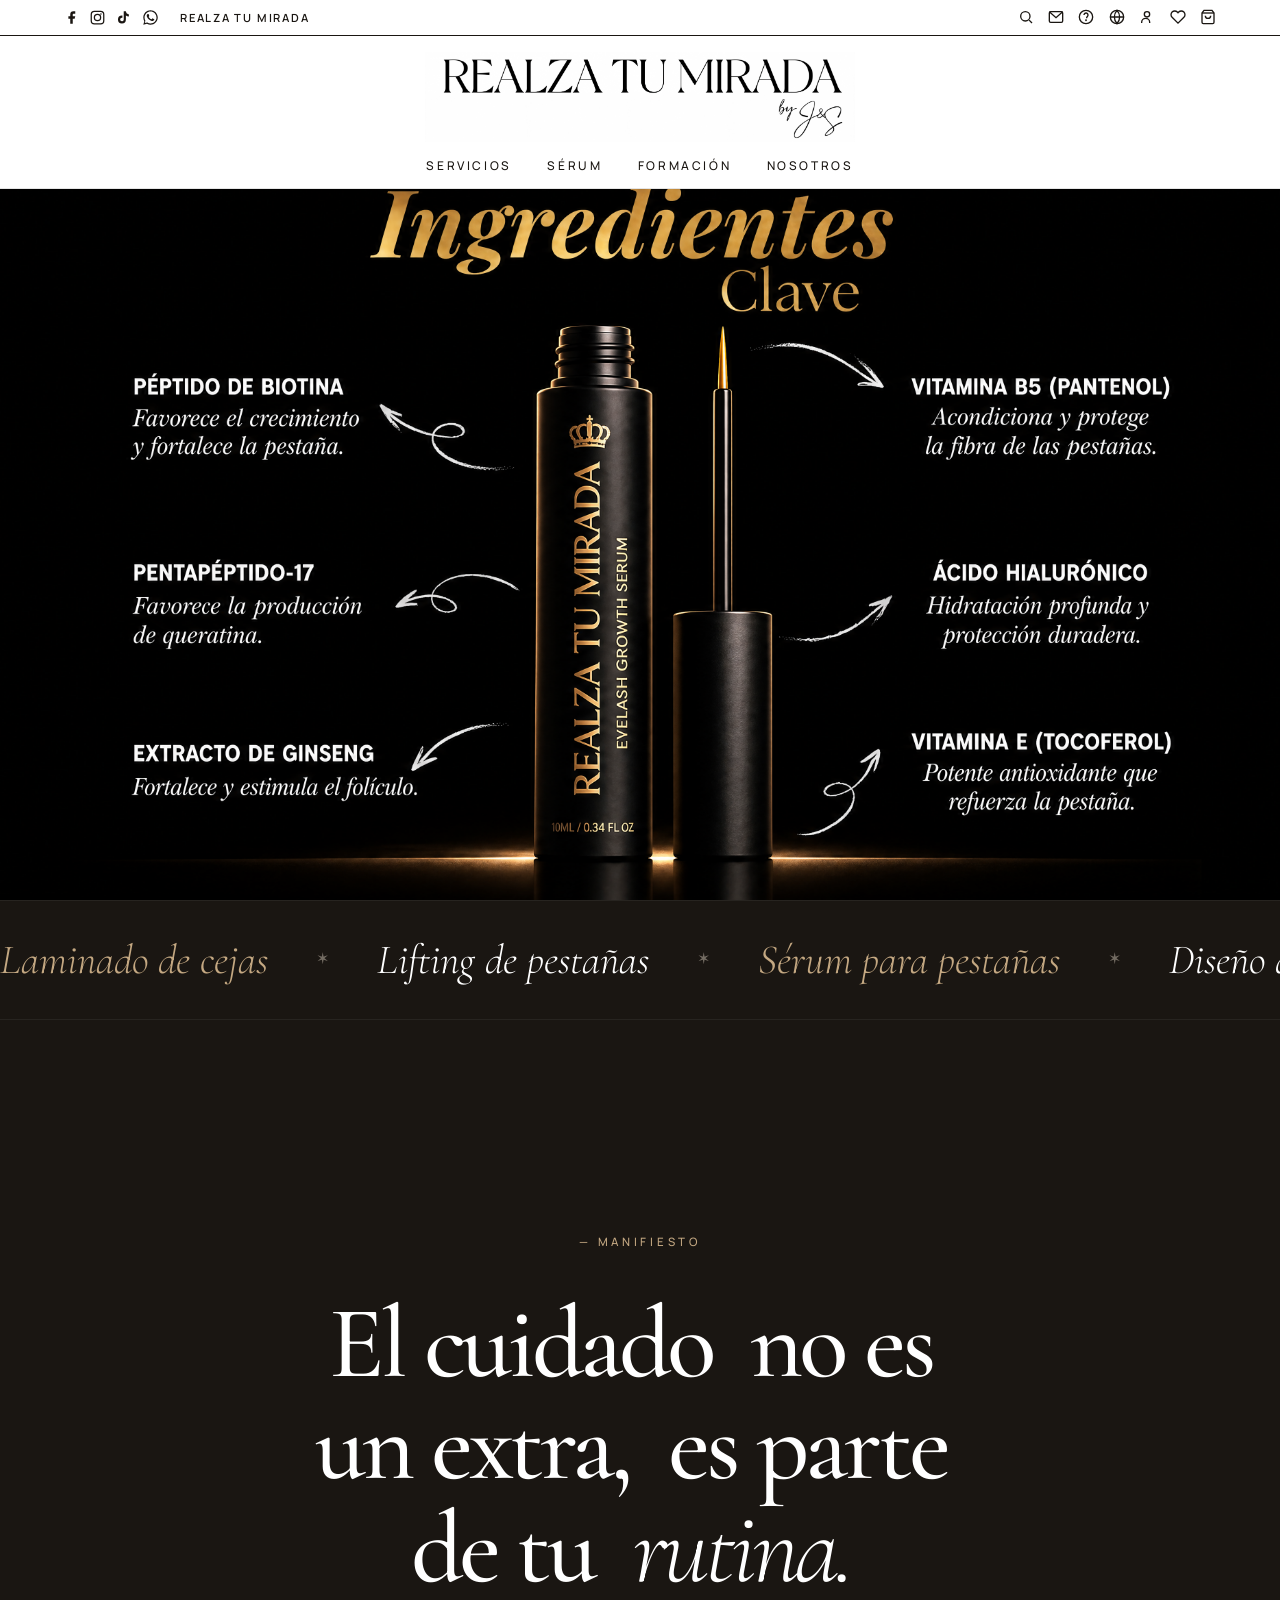
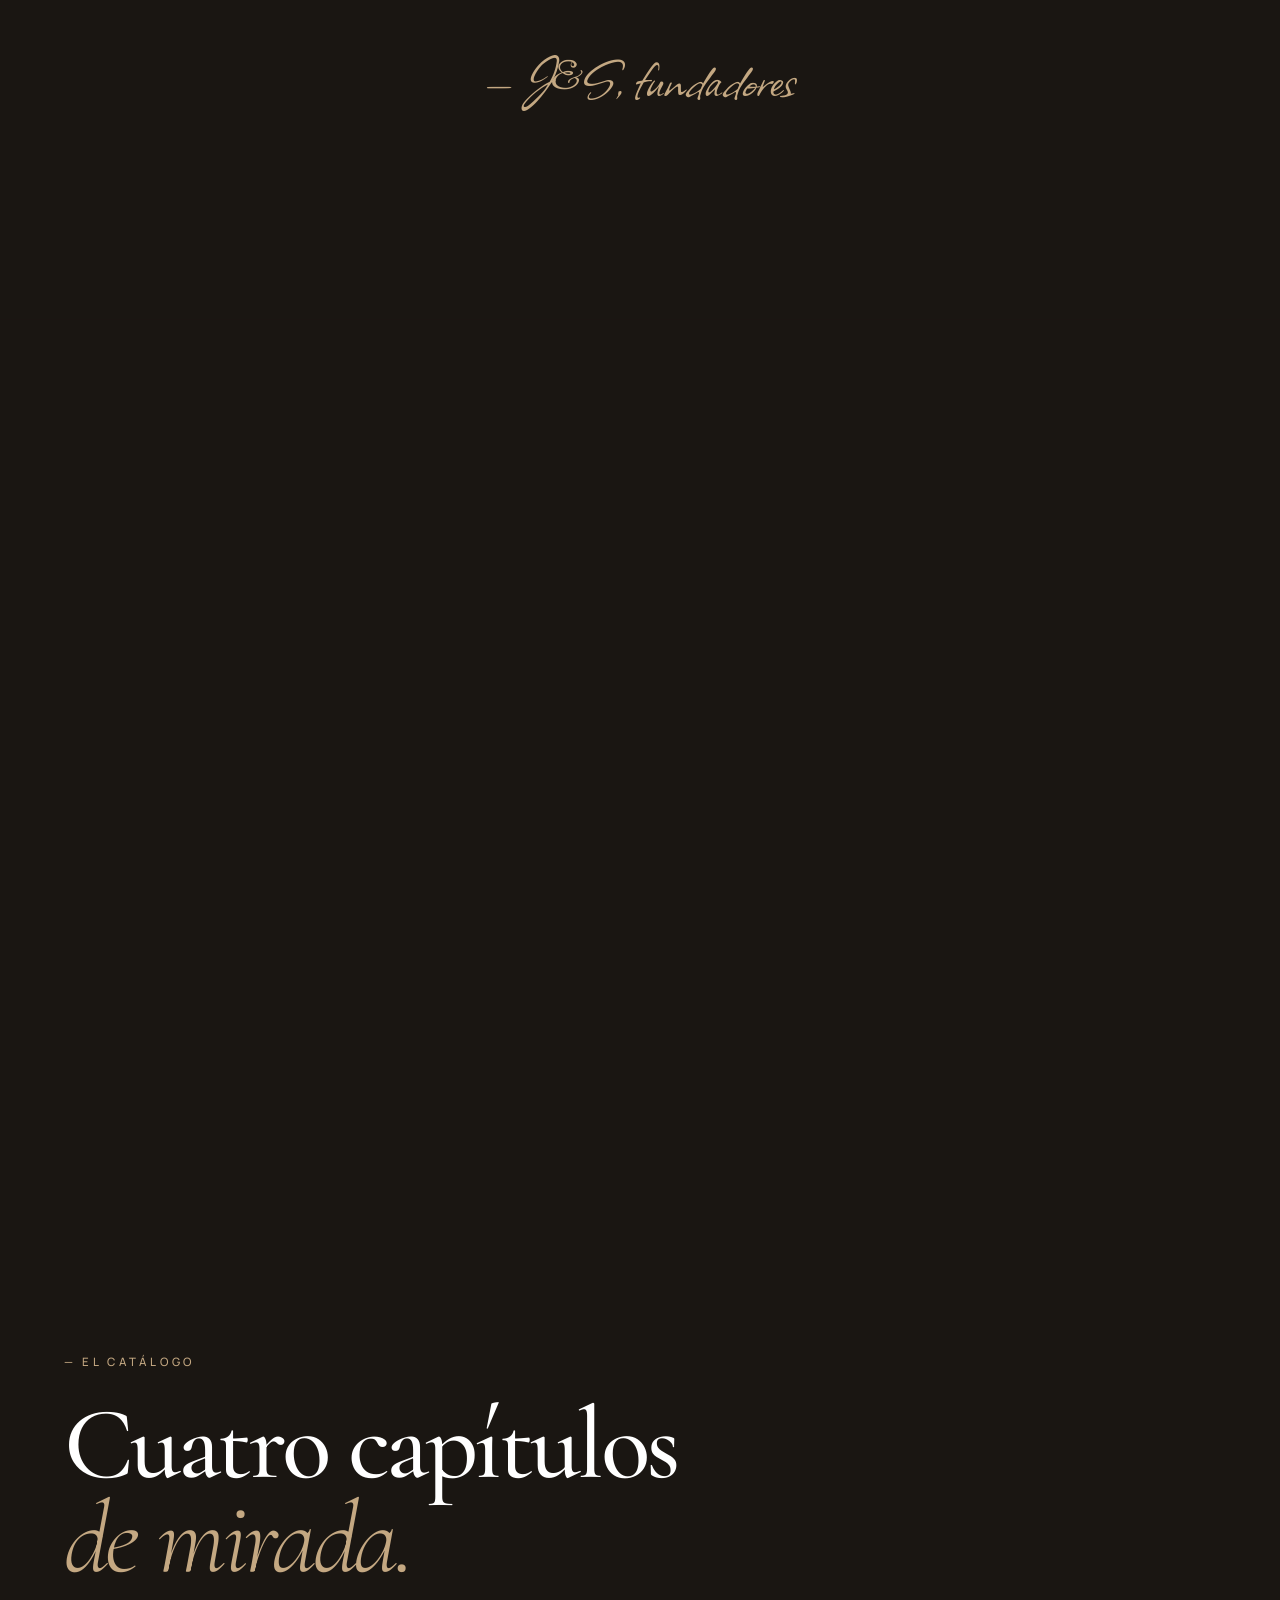
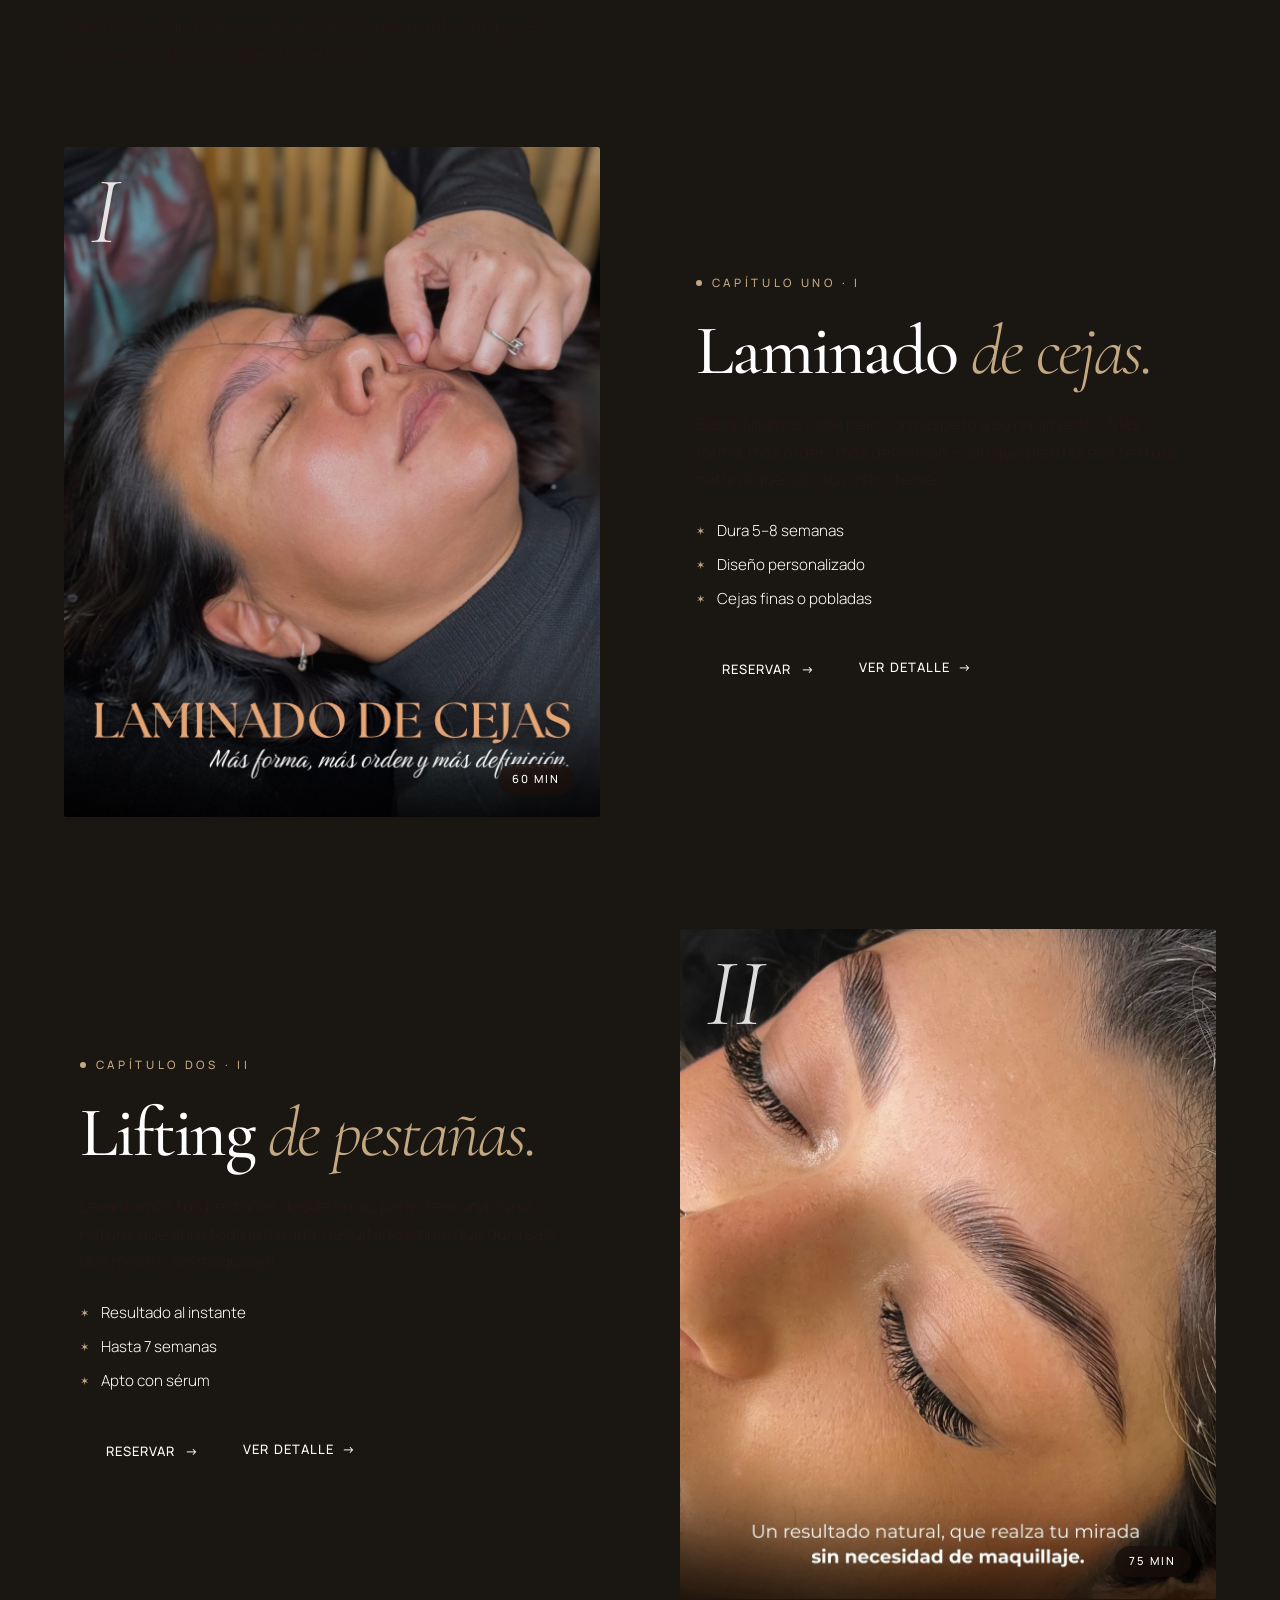
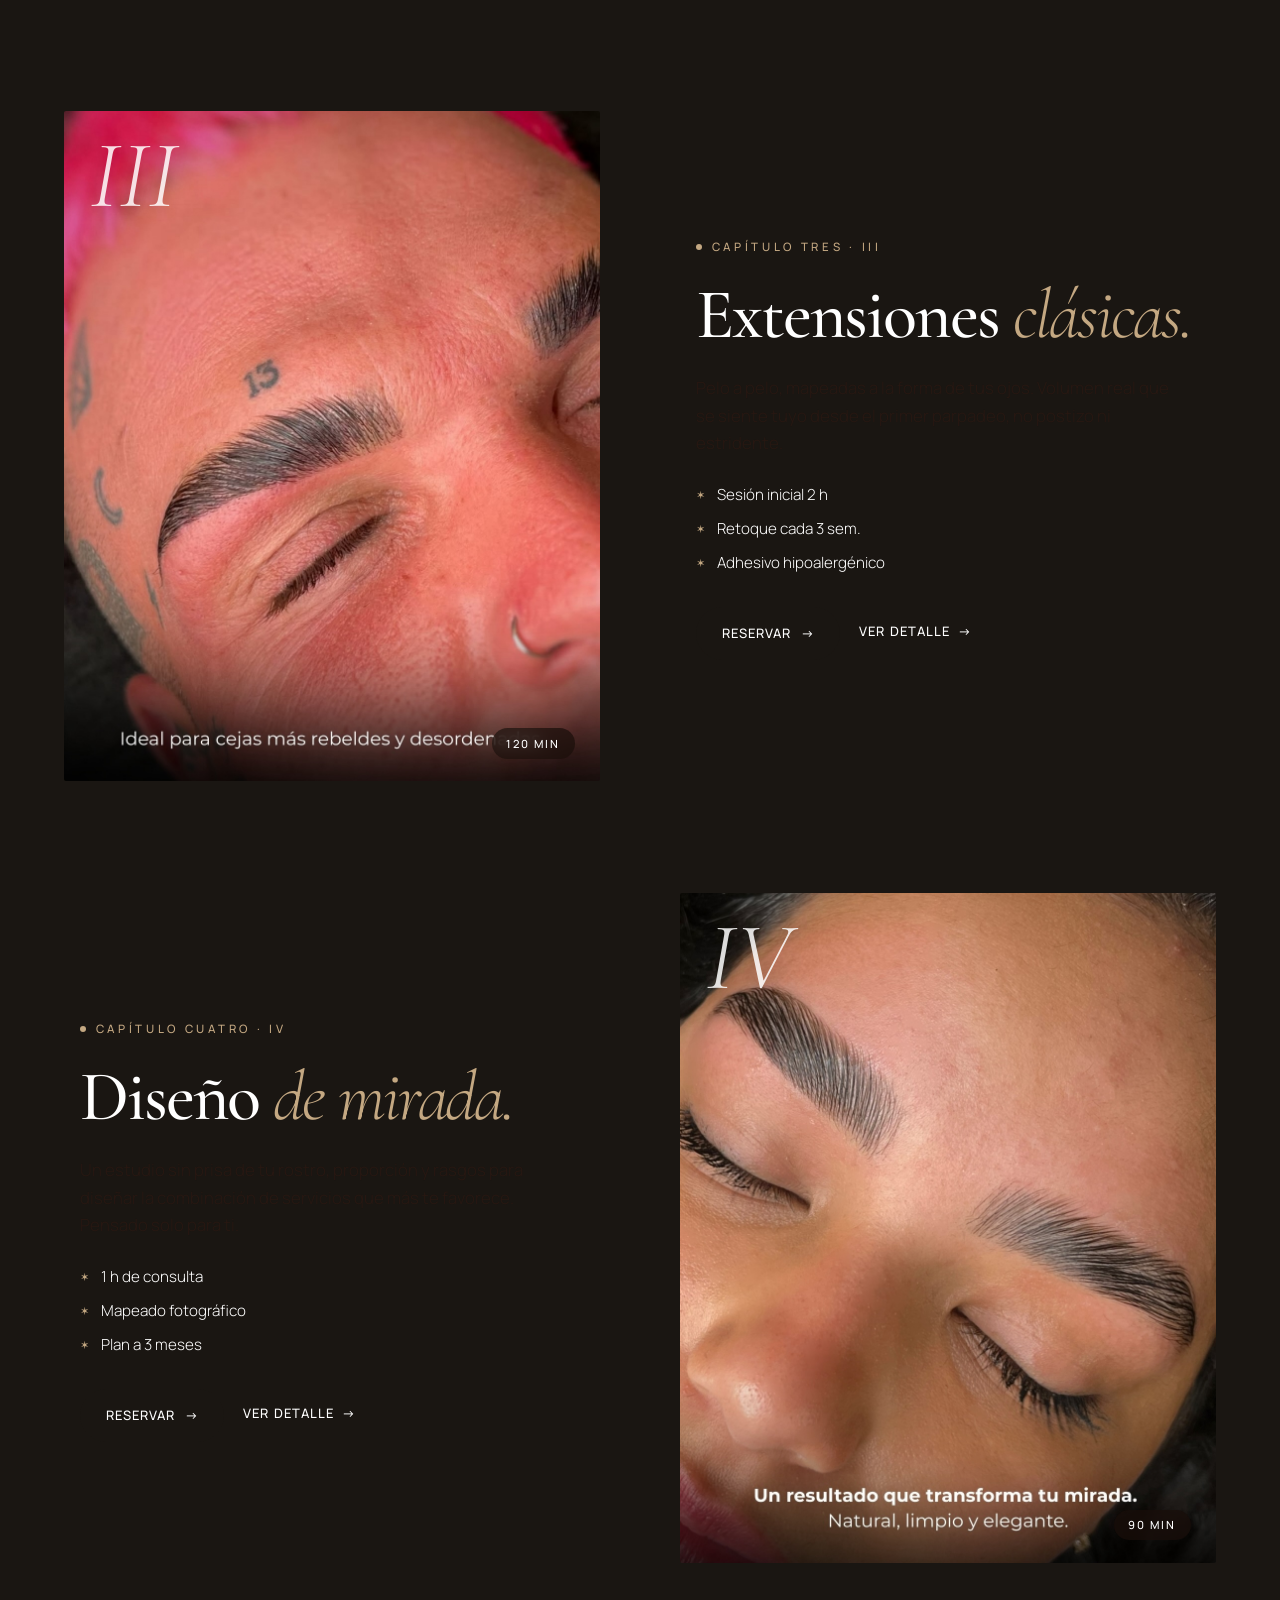
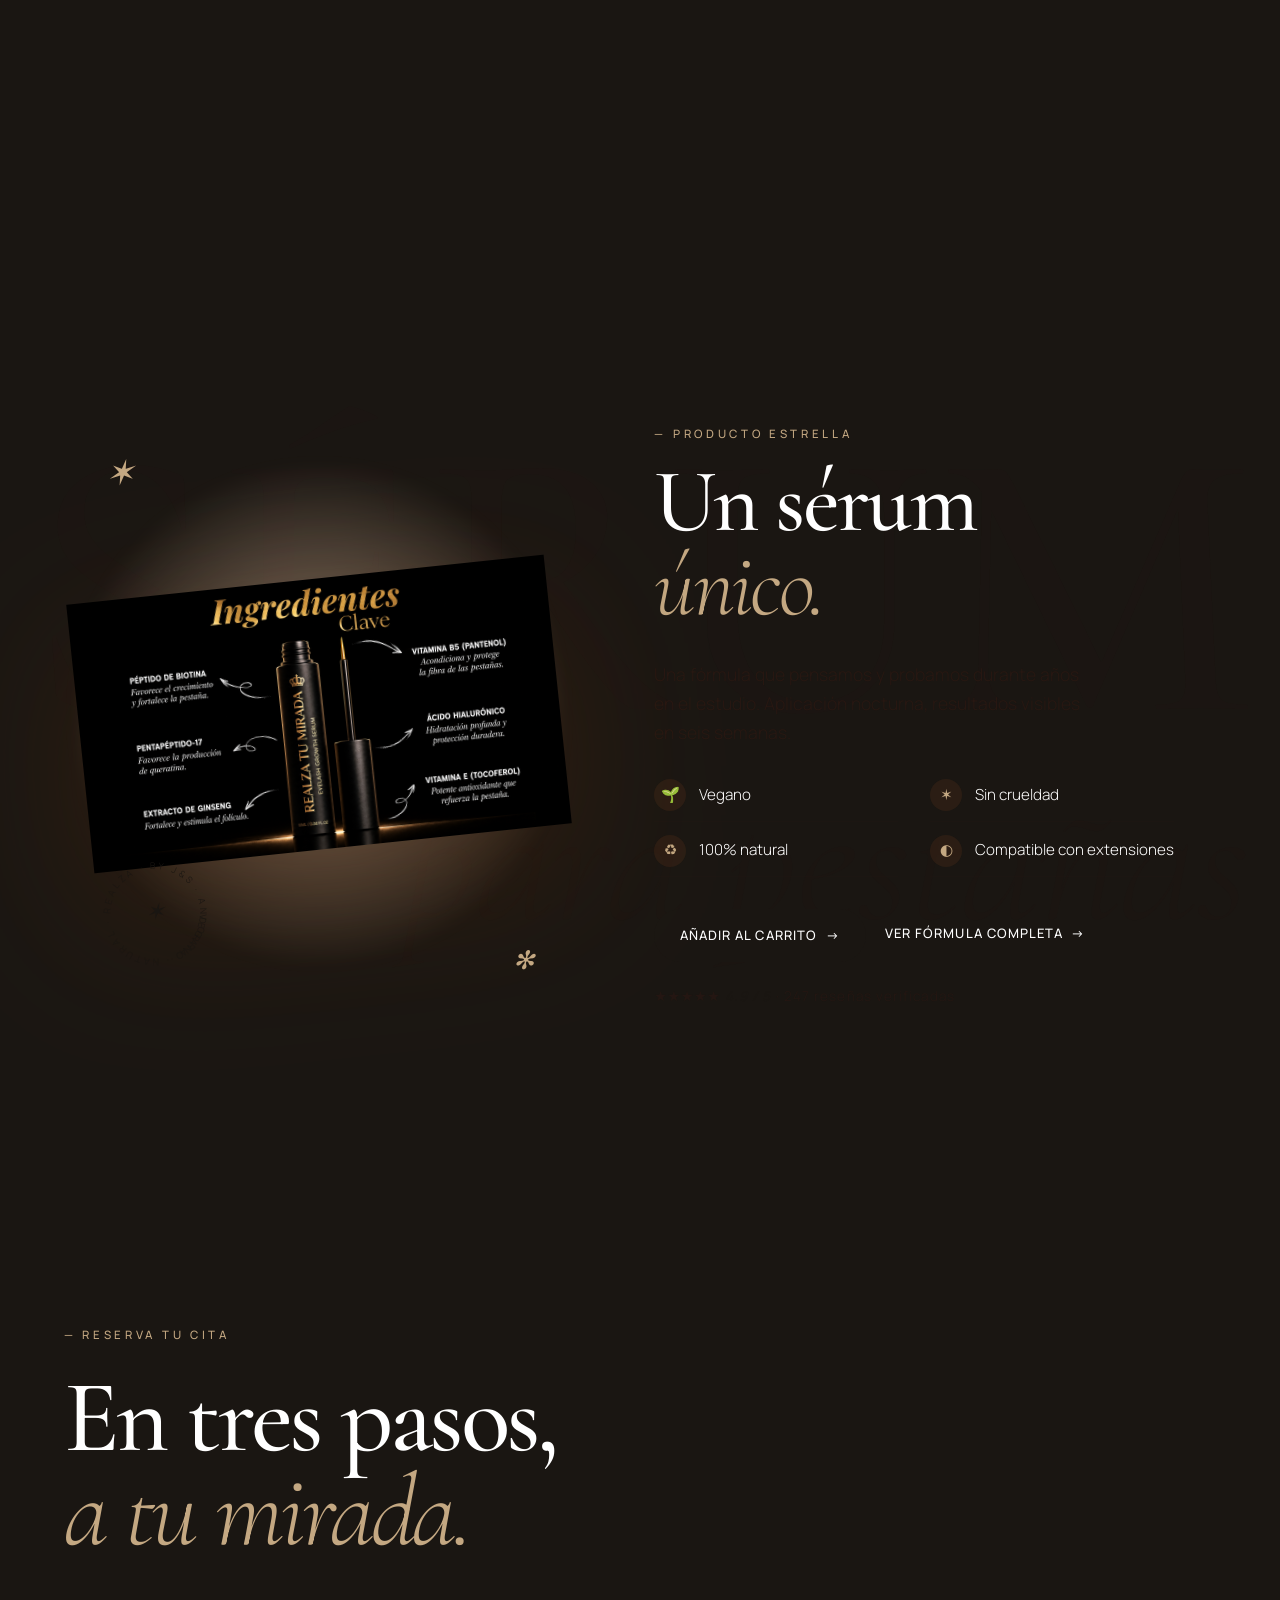
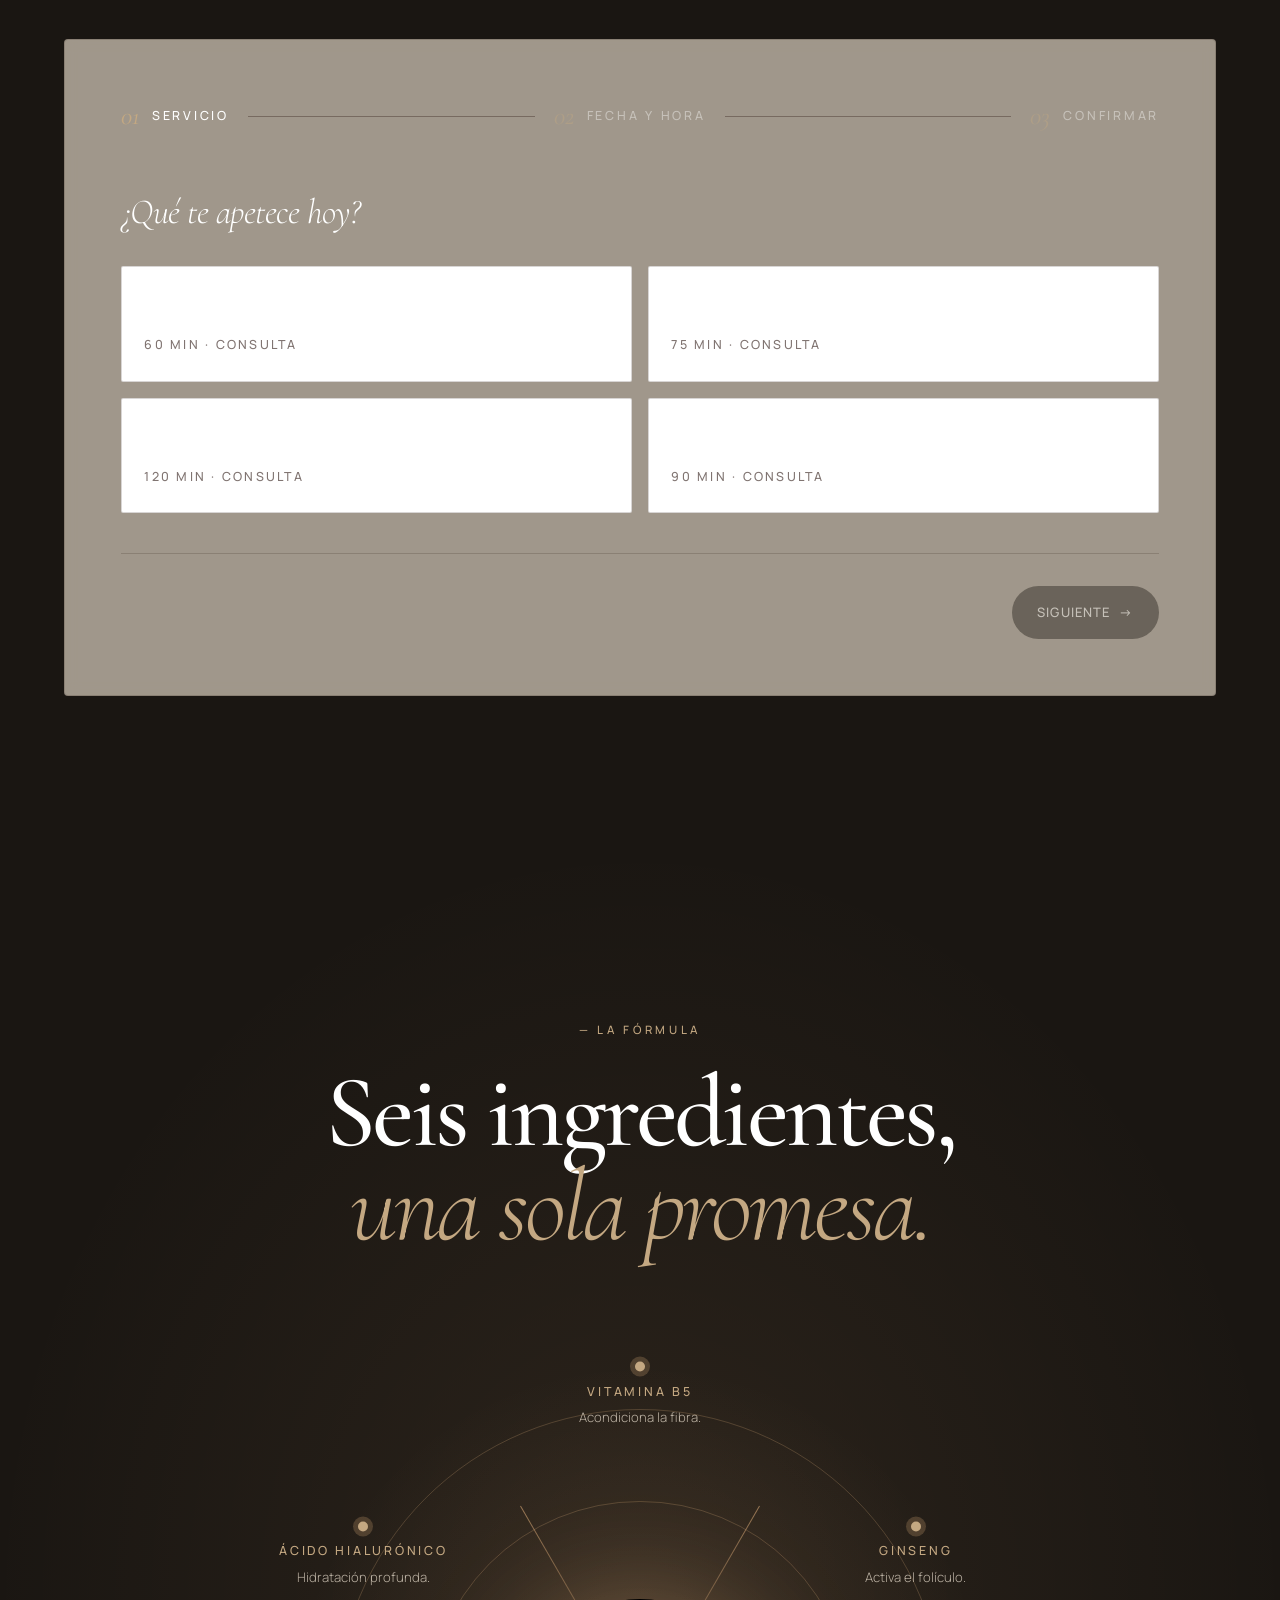
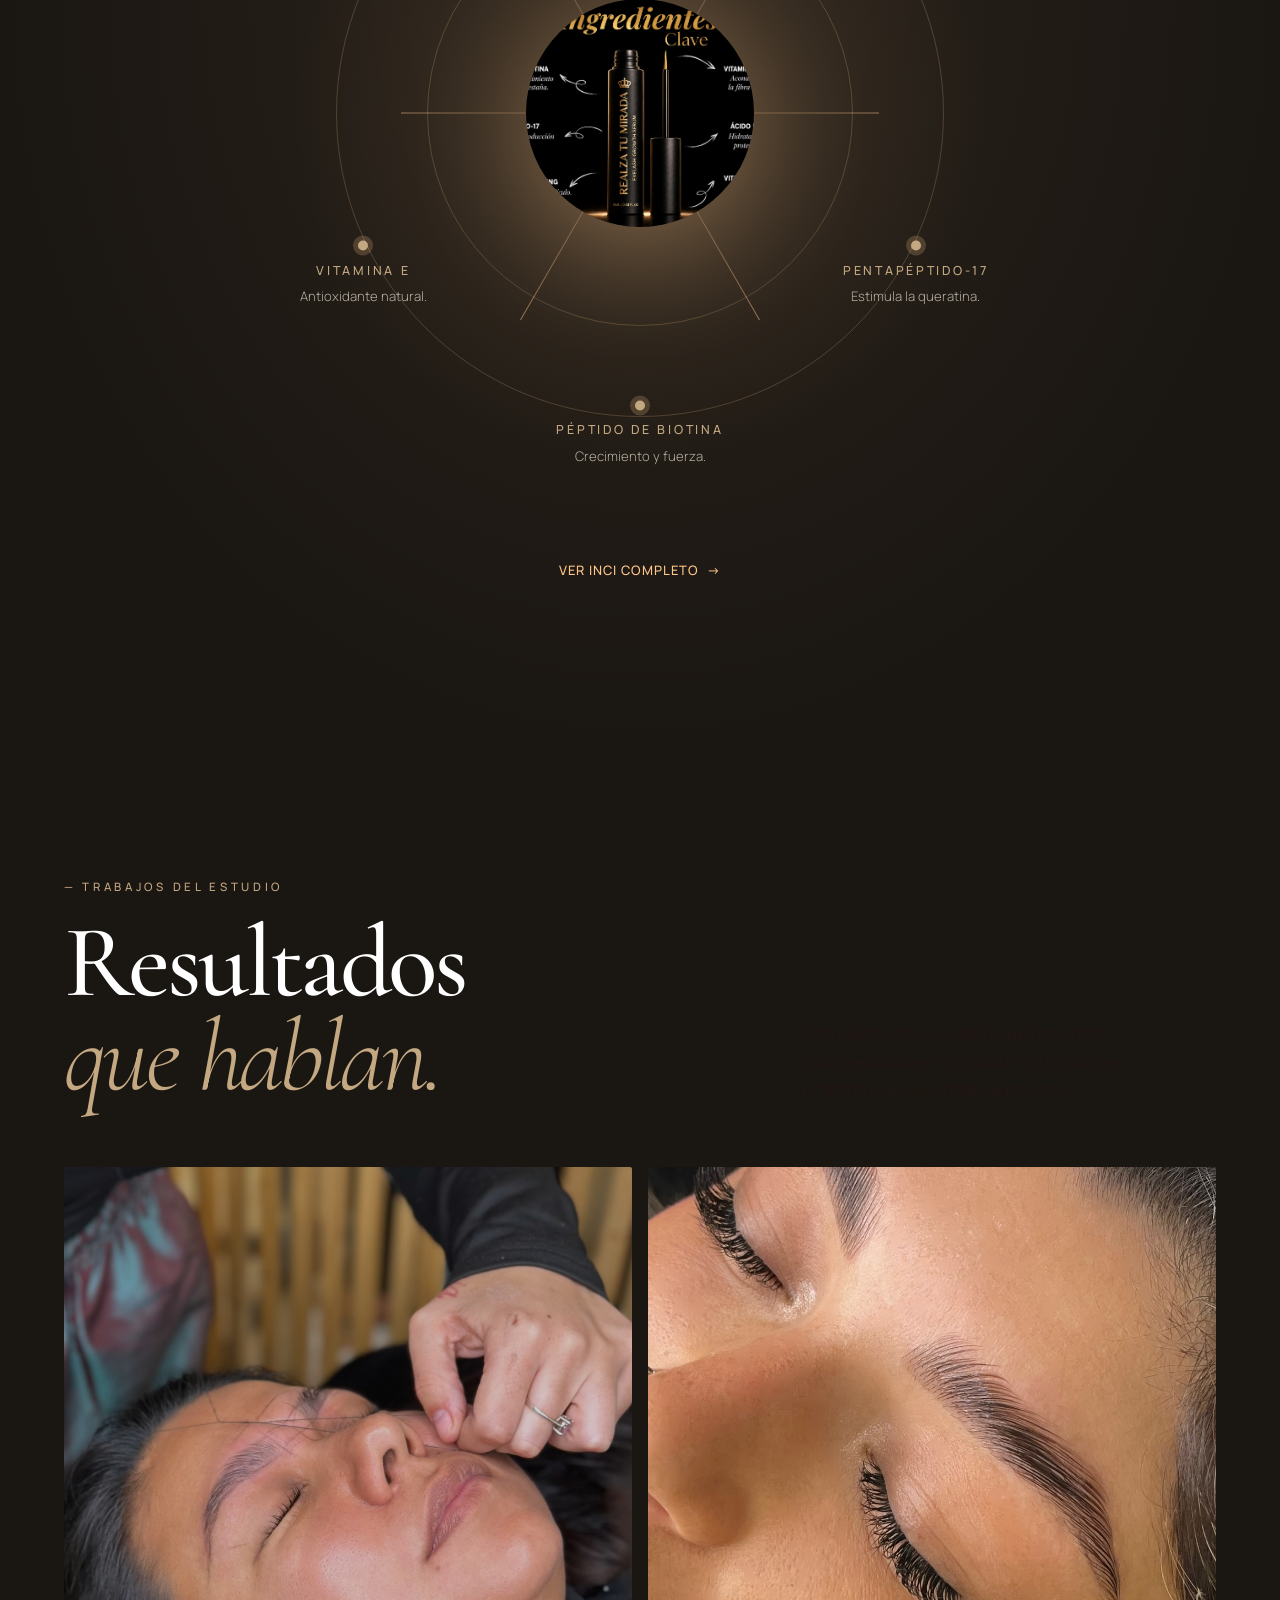
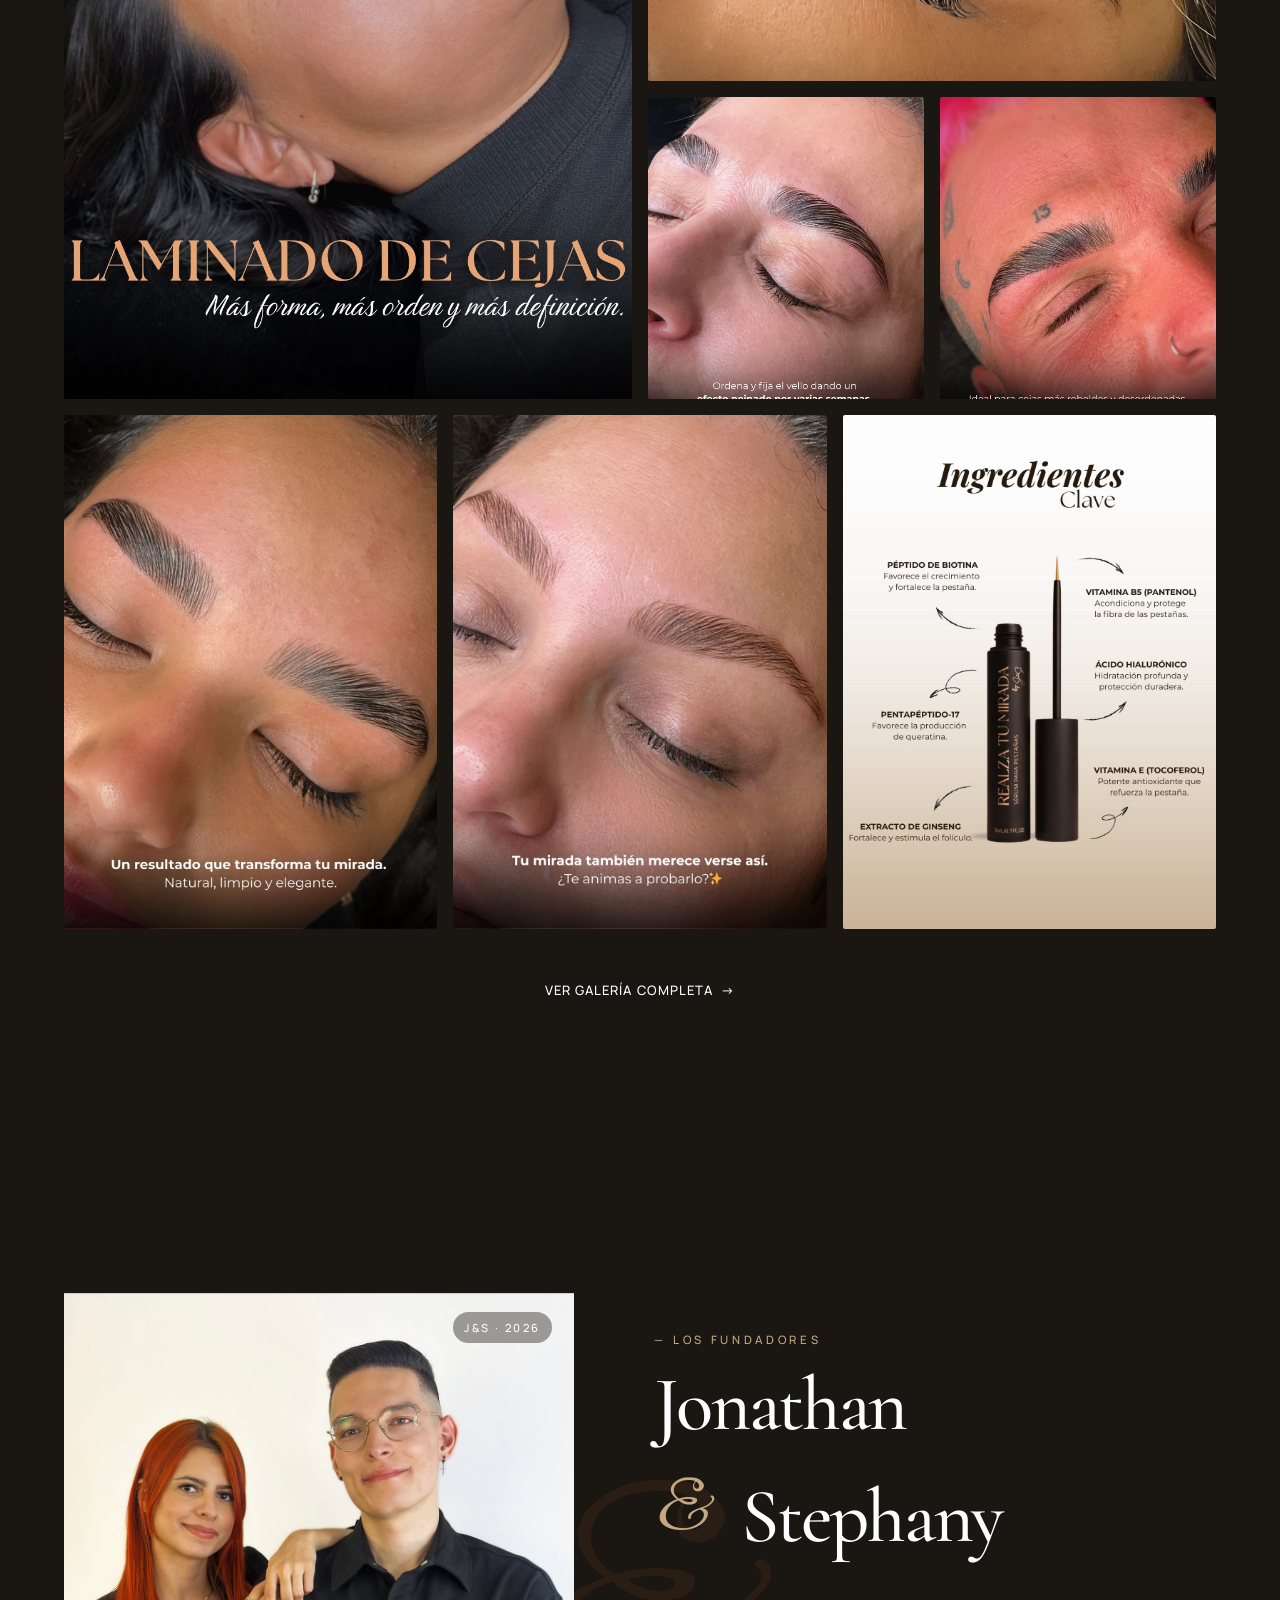
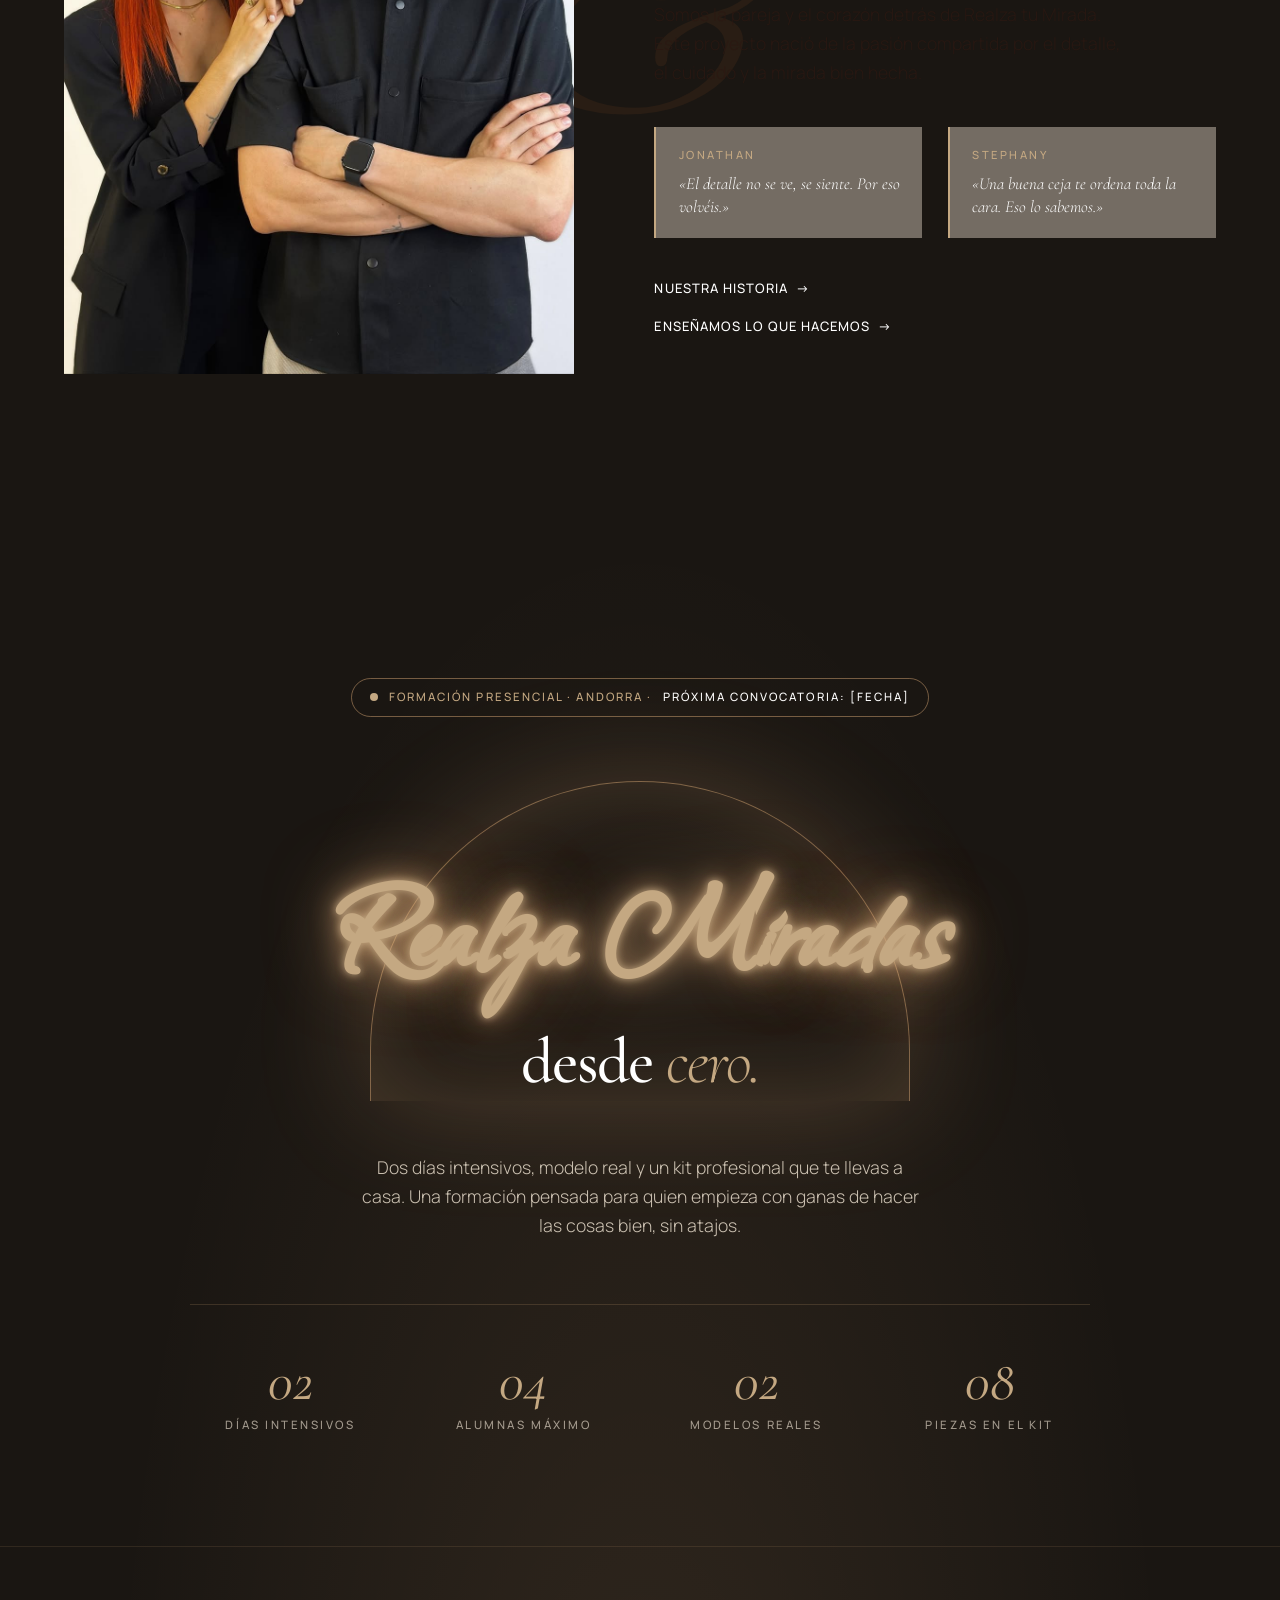
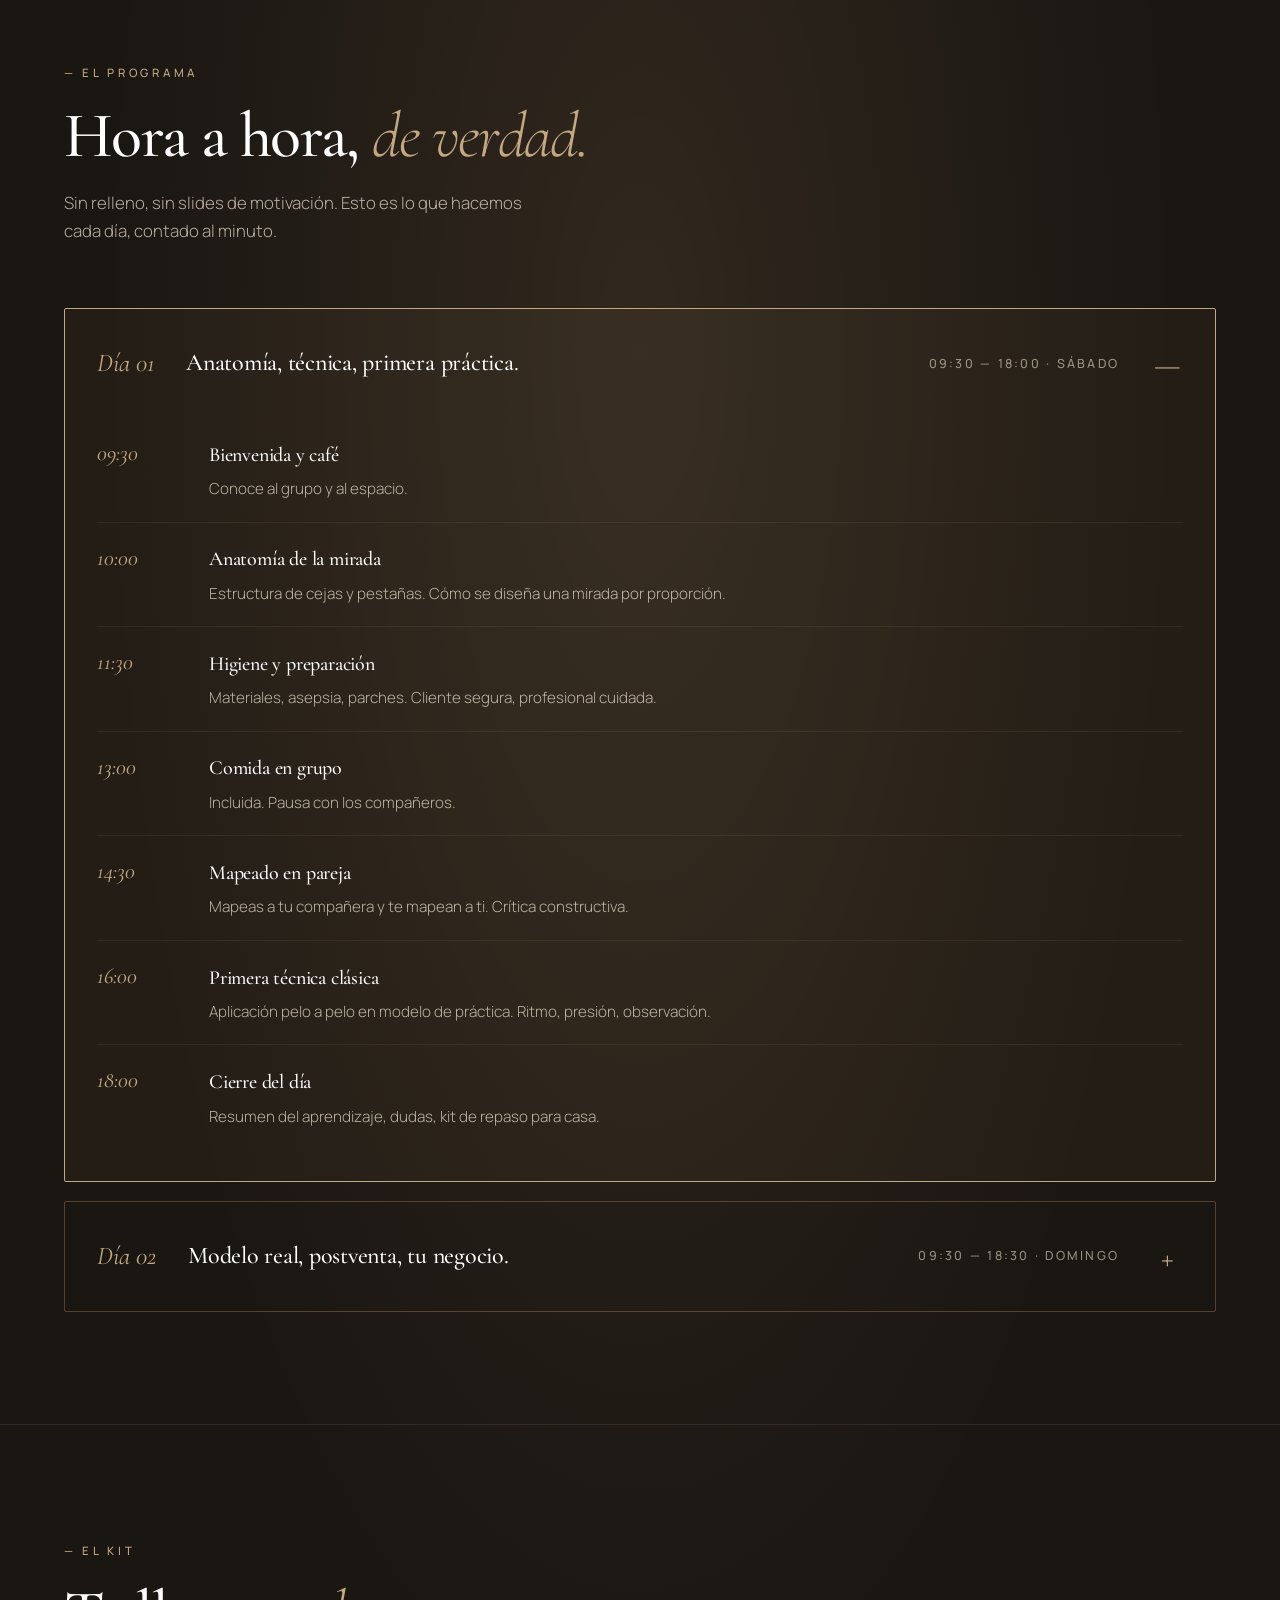
==== index.html @ 4b323595 "Cambio de logo del header por nuevo diseño y aumentado a 90px Co-Authored-By: Claude Opus 4.6 (1M co" ====
<!doctype html>
<html lang="es">
<head>
  <meta charset="utf-8" />
  <meta name="viewport" content="width=device-width, initial-scale=1, viewport-fit=cover" />
  <title>Realza tu mirada · Cejas, pestañas y cuidado en Andorra</title>
  <meta name="description" content="Estudio de mirada en Andorra. Laminado de cejas, lifting y extensiones de pestañas, sérum profesional y formación. Por Jonathan y Stephany." />

  <link rel="preconnect" href="https://fonts.googleapis.com" />
  <link rel="preconnect" href="https://fonts.gstatic.com" crossorigin />
  <link rel="stylesheet" href="https://fonts.googleapis.com/css2?family=Cormorant+Garamond:ital,wght@0,400;0,500;0,600;1,300;1,400&family=Manrope:wght@200;300;400;500;600&family=Allison&display=swap" />

  <style>
/* =============================================================
   REALZA TU MIRADA — Sistema visual
   ============================================================= */

:root {
  --bg-canvas: #FFFFFF;
  --bg-warm: #FFFFFF;
  --bg-peach: #C4A882;
  --bg-peach-deep: #C4A882;
  --bg-deep: #1A1612;
  --bg-ink: #1A1612;

  --accent-gold: #C4A882;
  --accent-bronze: #A89070;
  --accent-rose: #C4A882;

  --neutral-sand: #C4A882;
  --neutral-taupe: #8C7A6B;
  --neutral-stone: #1A1612;

  --text-primary: #1A1612;
  --text-secondary: #1A1612;
  --text-muted: #8C7A6B;
  --text-on-dark: #FFFFFF;
  --text-on-dark-muted: #C4A882;

  --line-hairline: rgba(26, 22, 18, 0.08);
  --line-medium: rgba(26, 22, 18, 0.2);
  --line-strong: rgba(26, 22, 18, 0.5);
  --line-on-dark: rgba(255, 255, 255, 0.12);

  --font-display: "Cormorant Garamond", "Cormorant", Georgia, serif;
  --font-body: "Manrope", system-ui, -apple-system, sans-serif;
  --font-script: "Allison", "Caveat", cursive;

  --fs-xs: 0.75rem;
  --fs-sm: 0.8125rem;
  --fs-base: 1rem;
  --fs-md: 1.125rem;
  --fs-lg: 1.5rem;
  --fs-xl: 2.25rem;
  --fs-2xl: 3.5rem;
  --fs-3xl: 5.5rem;
  --fs-4xl: 8rem;
  --fs-5xl: 12rem;

  --tracking-tight: -0.04em;
  --tracking-normal: 0;
  --tracking-wide: 0.08em;
  --tracking-widest: 0.18em;

  --space-1: 0.5rem;
  --space-2: 1rem;
  --space-3: 1.5rem;
  --space-4: 2rem;
  --space-5: 3rem;
  --space-6: 4rem;
  --space-7: 6rem;
  --space-8: 8rem;
  --space-9: 12rem;
  --space-10: 16rem;

  --shadow-soft: 0 8px 24px -8px rgba(26, 22, 18, 0.08), 0 16px 48px -16px rgba(26, 22, 18, 0.06);
  --shadow-warm: 0 24px 80px -24px rgba(196, 168, 130, 0.35);

  --ease-out: cubic-bezier(0.7, 0, 0.3, 1);
  --ease-in-out: cubic-bezier(0.83, 0, 0.17, 1);
  --ease-expo: cubic-bezier(0.16, 1, 0.3, 1);

  --brand-bg: #FFFFFF;
  --brand-fg: #1A1612;
  --brand-accent: #C4A882;
  --brand-secondary: #C4A882;
}

* { box-sizing: border-box; margin: 0; padding: 0; }
html, body { background: var(--brand-bg); color: var(--brand-fg); }
html { scroll-behavior: smooth; }
body {
  font-family: var(--font-body);
  font-size: var(--fs-base);
  line-height: 1.6;
  font-weight: 300;
  -webkit-font-smoothing: antialiased;
  -moz-osx-font-smoothing: grayscale;
  text-rendering: optimizeLegibility;
  overflow-x: hidden;
}

img { display: block; max-width: 100%; }
button { font: inherit; color: inherit; background: none; border: 0; cursor: pointer; }
a { color: inherit; text-decoration: none; }

::selection { background: var(--accent-gold); color: var(--bg-canvas); }

.font-display { font-family: var(--font-display); font-weight: 500; letter-spacing: var(--tracking-tight); }
.font-display-italic { font-family: var(--font-display); font-weight: 300; font-style: italic; letter-spacing: -0.02em; }
.font-script { font-family: var(--font-script); font-weight: 400; }
.eyebrow {
  font-family: var(--font-body);
  font-size: 0.75rem;
  text-transform: uppercase;
  letter-spacing: var(--tracking-widest);
  font-weight: 500;
  color: var(--text-secondary);
}
.eyebrow-dark { color: var(--text-on-dark-muted); }

.grain { position: relative; }
.grain::after {
  content: "";
  position: absolute;
  inset: 0;
  background-image: url("data:image/svg+xml;utf8,<svg xmlns='http://www.w3.org/2000/svg' viewBox='0 0 200 200'><filter id='n'><feTurbulence type='fractalNoise' baseFrequency='0.85' numOctaves='2' stitchTiles='stitch'/><feColorMatrix values='0 0 0 0 0 0 0 0 0 0 0 0 0 0 0 0 0 0 0.4 0'/></filter><rect width='100%25' height='100%25' filter='url(%23n)'/></svg>");
  opacity: 0.18;
  pointer-events: none;
  mix-blend-mode: multiply;
  z-index: 1;
}

.container {
  width: 100%;
  max-width: 1440px;
  margin: 0 auto;
  padding: 0 clamp(1.5rem, 5vw, 6rem);
}

.hairline { height: 1px; background: var(--line-hairline); width: 100%; border: 0; }
.hairline-dark { background: var(--line-on-dark); }

.btn {
  display: inline-flex;
  align-items: center;
  gap: 0.6rem;
  padding: 1rem 1.6rem;
  border-radius: 999px;
  font-family: var(--font-body);
  font-size: 0.8125rem;
  font-weight: 500;
  letter-spacing: var(--tracking-wide);
  text-transform: uppercase;
  white-space: nowrap;
  cursor: pointer;
  transition: background 0.4s var(--ease-out), color 0.4s var(--ease-out),
              border-color 0.4s var(--ease-out), transform 0.4s var(--ease-out);
  position: relative;
}
.btn .arrow { transition: transform 0.4s var(--ease-out); display: inline-block; }
.btn:hover .arrow { transform: translateX(4px); }

.btn-primary { background: var(--text-primary); color: var(--bg-canvas); }
.btn-primary:hover { background: var(--accent-gold); }

.btn-ghost { background: transparent; color: inherit; border: 1px solid currentColor; }
.btn-ghost:hover { background: currentColor; }
.btn-ghost:hover > * { color: var(--bg-canvas); mix-blend-mode: difference; }

.btn-on-dark { background: var(--bg-canvas); color: var(--text-primary); }
.btn-on-dark:hover { background: var(--accent-gold); color: var(--bg-canvas); }

.btn-gold { background: var(--accent-gold); color: var(--bg-canvas); }
.btn-gold:hover { background: var(--text-primary); }

.link-arrow {
  display: inline-flex;
  align-items: center;
  gap: 0.5rem;
  font-size: 0.8125rem;
  letter-spacing: var(--tracking-wide);
  text-transform: uppercase;
  font-weight: 500;
  position: relative;
  padding-bottom: 4px;
}
.link-arrow::after {
  content: "";
  position: absolute;
  bottom: 0; left: 0;
  width: 0; height: 1px;
  background: currentColor;
  transition: width 0.5s var(--ease-out);
}
.link-arrow:hover::after { width: 100%; }
.link-arrow .arrow { transition: transform 0.4s var(--ease-out); }
.link-arrow:hover .arrow { transform: translateX(4px); }

@keyframes fadeUp {
  from { opacity: 0; transform: translateY(20px); }
  to { opacity: 1; transform: translateY(0); }
}
@keyframes float {
  0%, 100% { transform: translateY(-10px); }
  50% { transform: translateY(10px); }
}
@keyframes shimmer {
  0% { background-position: -200% 0; }
  100% { background-position: 200% 0; }
}
@keyframes spinSlow { from { transform: rotate(0deg); } to { transform: rotate(360deg); } }
@keyframes drift {
  0%, 100% { transform: translate(0, 0); }
  50% { transform: translate(2%, -2%); }
}
@keyframes pulseDot {
  0%, 100% { opacity: 1; transform: scale(1); }
  50% { opacity: 0.4; transform: scale(0.8); }
}
@keyframes scrollDot {
  0% { transform: translateY(-12px); opacity: 0; }
  20%, 80% { opacity: 1; }
  100% { transform: translateY(28px); opacity: 0; }
}

.reveal { opacity: 0; transform: translateY(28px); transition: opacity 0.9s var(--ease-expo), transform 0.9s var(--ease-expo); }
.reveal.in { opacity: 1; transform: translateY(0); }

.reveal-img { clip-path: inset(100% 0 0 0); transition: clip-path 1.2s var(--ease-expo); }
.reveal-img.in { clip-path: inset(0 0 0 0); }

[data-anim="off"] .reveal, [data-anim="off"] .reveal-img { opacity: 1; transform: none; clip-path: none; }

@media (prefers-reduced-motion: reduce) {
  .reveal, .reveal-img { opacity: 1; transform: none; clip-path: none; transition: none; }
}

.letter-stagger > .letter {
  display: inline-block;
  opacity: 0;
  filter: blur(8px);
  transform: translateY(0.3em);
  transition: opacity 0.9s var(--ease-out), filter 0.9s var(--ease-out), transform 0.9s var(--ease-out);
}
.letter-stagger.in > .letter {
  opacity: 1;
  filter: blur(0);
  transform: translateY(0);
}
[data-anim="off"] .letter-stagger > .letter { opacity: 1; filter: none; transform: none; }

/* ── Top utility bar ── */
.top-bar {
  position: fixed;
  top: 0; left: 0; right: 0;
  height: 36px;
  z-index: 101;
  background: #FFFFFF;
  color: #1A1612;
  display: flex;
  align-items: center;
  border-bottom: 1px solid #1A1612;
}
.top-bar .container {
  display: flex;
  justify-content: space-between;
  align-items: center;
  width: 100%;
}
.top-bar-left {
  display: flex;
  align-items: center;
  gap: 1rem;
}
.top-bar-social {
  display: flex;
  align-items: center;
  gap: 0.7rem;
}
.top-bar-social a {
  color: #1A1612;
  display: inline-flex;
  transition: opacity 0.3s ease;
}
.top-bar-social a:hover { opacity: 0.6; }
.top-bar-name {
  font-family: var(--font-body);
  font-size: 0.7rem;
  font-weight: 600;
  letter-spacing: 0.16em;
  text-transform: uppercase;
  margin-left: 0.4rem;
}
.top-bar-icons {
  display: flex;
  align-items: center;
  gap: 0.9rem;
}
.top-bar-icons a,
.top-bar-icons button {
  color: #1A1612;
  display: inline-flex;
  background: none;
  border: none;
  cursor: pointer;
  padding: 0;
  transition: opacity 0.3s ease;
}
.top-bar-icons a:hover,
.top-bar-icons button:hover { opacity: 0.5; }

@media (max-width: 768px) {
  .top-bar { height: 30px; }
  .top-bar-name { display: none; }
  .top-bar-social { gap: 0.5rem; }
  .top-bar-icons { gap: 0.6rem; }
}

/* ── Header ── */
.header {
  position: fixed;
  top: 36px; left: 0; right: 0;
  height: auto;
  z-index: 100;
  display: flex;
  flex-direction: column;
  align-items: center;
  background: #FFFFFF !important;
  border-bottom: 1px solid rgba(0,0,0,0.1);
  backdrop-filter: none !important;
  -webkit-backdrop-filter: none !important;
  padding: 1rem 0 0.6rem;
}
.header.dark.scrolled {
  background: rgba(11, 9, 8, 0.7);
  border-bottom-color: var(--line-on-dark);
}
.header-inner {
  width: 100%;
  display: grid;
  grid-template-columns: 1fr auto 1fr;
  align-items: center;
  gap: 2rem;
}
.header-logo {
  font-family: var(--font-display);
  font-weight: 500;
  font-size: 1.05rem;
  letter-spacing: 0.04em;
  display: inline-flex;
  align-items: center;
  gap: 0.6rem;
}
.header-logo .by {
  font-family: var(--font-script);
  font-size: 1.4rem;
  color: var(--accent-gold);
  line-height: 0;
  position: relative;
  top: 2px;
}
.header-nav {
  display: flex;
  gap: 2.2rem;
  font-size: 0.8125rem;
  text-transform: uppercase;
  letter-spacing: var(--tracking-widest);
  font-weight: 500;
}
.header-nav a {
  position: relative;
  padding: 4px 0;
}
.header-nav a::after {
  content: "";
  position: absolute;
  left: 0; bottom: 0;
  height: 1px;
  width: 0;
  background: currentColor;
  transition: width 0.5s var(--ease-out);
}
.header-nav a:hover::after { width: 100%; }

.header-actions {
  justify-self: end;
  display: flex;
  align-items: center;
  gap: 1.2rem;
  font-size: 0.75rem;
  letter-spacing: var(--tracking-wide);
  text-transform: uppercase;
}
.header-actions .lang {
  display: inline-flex;
  gap: 0.6rem;
  align-items: center;
  font-weight: 500;
  opacity: 0.85;
}
.header-actions .lang button { opacity: 0.4; padding: 4px 2px; }
.header-actions .lang button.active { opacity: 1; }
.header-icon {
  width: 36px; height: 36px;
  display: inline-flex;
  align-items: center; justify-content: center;
  border-radius: 50%;
}
.header-icon:hover { background: rgba(0,0,0,0.05); }
.header.dark .header-icon:hover { background: rgba(255,255,255,0.08); }

.header .btn-reserve { padding: 0.6rem 1.2rem; font-size: 0.75rem; }

.preloader {
  position: fixed;
  inset: 0;
  background: var(--bg-canvas);
  z-index: 9999;
  display: flex;
  align-items: center;
  justify-content: center;
  flex-direction: column;
  gap: 1.5rem;
  transition: opacity 0.6s var(--ease-out);
}
.preloader.gone { opacity: 0; pointer-events: none; }
.preloader-mark { width: 120px; height: 120px; display: flex; align-items: center; justify-content: center; }
.preloader-mark svg { width: 100%; height: 100%; }
.preloader-mark path, .preloader-mark line { stroke: var(--text-primary); fill: none; stroke-width: 1.5; }
.preloader-mark .draw {
  stroke-dasharray: 600;
  stroke-dashoffset: 600;
  animation: preloaderDraw 1.4s var(--ease-out) forwards;
}
@keyframes preloaderDraw { to { stroke-dashoffset: 0; } }
.preloader-word {
  font-family: var(--font-display);
  font-size: 2.5rem;
  letter-spacing: 0.16em;
  display: flex;
  gap: 0.04em;
}
.preloader-word > span {
  opacity: 0;
  transform: translateY(0.4em);
  animation: preloaderLetter 0.6s var(--ease-out) forwards;
}
@keyframes preloaderLetter { to { opacity: 1; transform: translateY(0); } }
.preloader-bar {
  width: 0;
  height: 1px;
  background: var(--accent-gold);
  animation: preloaderBar 0.7s var(--ease-out) 1.5s forwards;
}
@keyframes preloaderBar { to { width: 220px; } }

.footer-newsletter {
  background: var(--bg-warm);
  padding: var(--space-8) 0;
  position: relative;
}
.footer-newsletter h3 {
  font-family: var(--font-display);
  font-style: italic;
  font-weight: 300;
  font-size: clamp(2.2rem, 5vw, 4rem);
  line-height: 1;
  margin-bottom: 1rem;
  max-width: 14ch;
}
.footer-newsletter p {
  color: var(--text-secondary);
  max-width: 38ch;
  margin-bottom: 2rem;
}
.footer-newsletter form {
  display: flex;
  align-items: center;
  border-bottom: 1px solid var(--text-primary);
  padding-bottom: 0.6rem;
  max-width: 460px;
  gap: 1rem;
}
.footer-newsletter input {
  flex: 1;
  background: transparent;
  border: 0;
  font-family: var(--font-body);
  font-size: 1rem;
  padding: 0.5rem 0;
  color: var(--text-primary);
  outline: none;
}
.footer-newsletter input::placeholder { color: var(--text-muted); }
.footer-newsletter button {
  width: 44px; height: 44px;
  border-radius: 50%;
  background: var(--text-primary);
  color: var(--bg-canvas);
  display: inline-flex;
  align-items: center;
  justify-content: center;
  transition: transform 0.4s var(--ease-out), background 0.4s var(--ease-out);
}
.footer-newsletter button:hover { background: var(--accent-gold); transform: rotate(-12deg) scale(1.06); }

.footer-main {
  background: var(--bg-ink);
  color: var(--text-on-dark);
  padding: var(--space-8) 0 var(--space-5);
}
.footer-cols {
  display: grid;
  grid-template-columns: repeat(4, 1fr);
  gap: 3rem;
  margin-bottom: var(--space-8);
}
.footer-col h4 {
  font-family: var(--font-display);
  font-style: italic;
  font-weight: 300;
  font-size: 1.6rem;
  margin-bottom: 1.5rem;
  position: relative;
  padding-left: 2.4rem;
}
.footer-col h4::before {
  position: absolute;
  left: 0; top: -0.4rem;
  font-family: var(--font-display);
  font-style: italic;
  font-size: 1.4rem;
  color: var(--accent-gold);
  content: attr(data-num);
  letter-spacing: 0;
}
.footer-col ul { list-style: none; display: flex; flex-direction: column; gap: 0.5rem; }
.footer-col li { font-size: 0.875rem; color: var(--text-on-dark-muted); }
.footer-col a:hover { color: var(--text-on-dark); }
.footer-statement {
  font-family: var(--font-display);
  font-style: italic;
  font-weight: 300;
  font-size: clamp(3rem, 14vw, 13rem);
  line-height: 0.88;
  letter-spacing: -0.03em;
  white-space: nowrap;
  text-align: center;
  margin: 2rem 0;
  background: linear-gradient(180deg, rgba(250,244,236,1) 0%, rgba(184,149,106,0.6) 100%);
  -webkit-background-clip: text;
  background-clip: text;
  color: transparent;
}
.footer-bottom {
  display: flex;
  justify-content: space-between;
  align-items: center;
  flex-wrap: wrap;
  gap: 1.5rem;
  font-size: 0.75rem;
  color: var(--text-on-dark-muted);
  letter-spacing: var(--tracking-wide);
  text-transform: uppercase;
  border-top: 1px solid var(--line-on-dark);
  padding-top: 2rem;
}
.footer-bottom .social { display: flex; gap: 1rem; }

.cursor-dot, .cursor-ring {
  position: fixed;
  top: 0; left: 0;
  pointer-events: none;
  z-index: 9998;
  border-radius: 50%;
  transition: opacity 0.3s ease;
  mix-blend-mode: difference;
}
.cursor-dot { width: 6px; height: 6px; background: #fff; transform: translate(-50%, -50%); }
.cursor-ring { width: 32px; height: 32px; border: 1px solid rgba(255,255,255,0.6); transform: translate(-50%, -50%); transition: width 0.25s var(--ease-out), height 0.25s var(--ease-out), border-color 0.25s var(--ease-out); }
.cursor-ring.over-link { width: 56px; height: 56px; border-color: rgba(184,149,106,0.9); }
@media (max-width: 900px), (pointer: coarse) {
  .cursor-dot, .cursor-ring { display: none; }
}

@media (max-width: 900px) {
  .header-nav, .header-actions .lang { display: none; }
  .header { height: 64px; }
  .footer-cols { grid-template-columns: repeat(2, 1fr); gap: 2rem; }
  .footer-statement { font-size: clamp(2rem, 18vw, 4rem); }
  .footer-bottom { flex-direction: column; align-items: flex-start; }
}


/* ================================================================
   VARIANT B v2 — Aurora Mirada
   ================================================================ */

.vb {
  --vb-cream: #FFFFFF;
  --vb-peach-lt: #FFFFFF;
  --vb-peach: #C4A882;
  --vb-peach-md: #C4A882;
  --vb-peach-deep: #C4A882;
  --vb-coral: #C4A882;
  --vb-coral-deep: #A89070;
  --vb-ink: #1A1612;
  --vb-ink-soft: #1A1612;
  --vb-text: #1A1612;
  --vb-text-muted: rgba(43, 24, 18, 0.6);
  --vb-text-soft: rgba(43, 24, 18, 0.78);
  --vb-gold: #C4A882;
  --vb-gold-bright: #C4A882;
  --vb-neon: #C4A882;
  --vb-line: rgba(43, 24, 18, 0.18);
  --vb-line-strong: rgba(43, 24, 18, 0.35);
  --vb-paper: #FFFFFF;
}

.vb.v2 {
  background: var(--shift-bg, var(--vb-peach));
  color: var(--shift-fg, var(--vb-text));
  transition: background-color 1.2s cubic-bezier(0.7, 0, 0.3, 1), color 1.2s cubic-bezier(0.7, 0, 0.3, 1);
  --accent-gold: var(--shift-accent, var(--vb-gold-bright));
}

html:has(.vb.v2) {
  background: var(--shift-bg, var(--vb-peach));
  transition: background-color 1.2s cubic-bezier(0.7, 0, 0.3, 1);
}
body:has(.vb.v2) {
  background: var(--shift-bg, var(--vb-peach));
  transition: background-color 1.2s cubic-bezier(0.7, 0, 0.3, 1);
}

.header.v2 {
  height: auto;
  background: #FFFFFF !important;
  border-bottom: 1px solid rgba(0,0,0,0.1);
  padding: 1rem 0 0.6rem;
  flex-direction: column;
}
.header.v2.scrolled {
  background: #FFFFFF !important;
  border-bottom-color: rgba(0,0,0,0.1);
}
.header.v2 .header-inner {
  display: flex;
  flex-direction: column;
  align-items: center;
  width: 100%;
  gap: 0.6rem;
}
.header.v2 .header-nav {
  display: flex;
  gap: 2.2rem;
  font-size: 0.75rem;
  letter-spacing: 0.22em;
  text-transform: uppercase;
  font-weight: 500;
}
.header.v2 .header-nav a {
  color: var(--vb-text) !important;
  position: relative;
  padding: 4px 0;
  transition: color 0.4s ease;
}
.header.v2 .header-nav a::after {
  content: "";
  position: absolute;
  left: 0; bottom: 0;
  height: 1px;
  width: 0;
  background: currentColor;
  transition: width 0.5s cubic-bezier(0.16, 1, 0.3, 1);
}
.header.v2 .header-nav a:hover::after { width: 100%; }
.header.v2 .header-nav { justify-content: center; }
.header.v2 .header-actions {
  display: none;
}
.header.v2 .lang-switcher {
  display: inline-flex;
  align-items: center;
  gap: 0.5rem;
  font-size: 0.72rem;
  letter-spacing: 0.22em;
  text-transform: uppercase;
  font-weight: 500;
  color: var(--vb-text) !important;
  padding: 0.4rem 0.8rem;
  border: 1px solid var(--vb-line);
  border-radius: 999px;
}
.header.v2 .lang-switcher button {
  font: inherit; color: inherit; opacity: 0.4;
  transition: opacity 0.3s ease;
}
.header.v2 .lang-switcher button.active { opacity: 1; }
.header.v2 .lang-switcher .sep {
  width: 1px; height: 10px;
  background: var(--vb-line-strong);
}
.header.v2 .btn-reservar-mini {
  display: inline-flex;
  align-items: center;
  gap: 0.5rem;
  padding: 0.7rem 1.2rem;
  border-radius: 999px;
  background: var(--vb-ink);
  color: var(--vb-cream);
  font-size: 0.72rem;
  letter-spacing: 0.2em;
  font-weight: 500;
  text-transform: uppercase;
  transition: background 0.4s ease;
}
.header.v2 .btn-reservar-mini:hover { background: var(--vb-gold-bright); }
.header.v2 .btn-reservar-mini .arrow { transition: transform 0.4s ease; }
.header.v2 .btn-reservar-mini:hover .arrow { transform: translateX(3px); }

.header.v2 .header-logo-img {
  display: inline-flex;
  align-items: center;
  justify-content: center;
}
.header.v2 .header-logo-img img {
  height: 90px;
  width: auto;
  object-fit: contain;
  transition: height 0.4s ease;
}
.header.v2.scrolled .header-logo-img img { height: 42px; }
.header.v2 .header-logo-img:hover { transform: rotate(-6deg) scale(1.05); }

.sticky-reserve {
  position: fixed;
  left: 50%;
  bottom: 24px;
  z-index: 90;
  display: inline-flex;
  align-items: center;
  gap: 0.7rem;
  padding: 0.85rem 1.6rem;
  border-radius: 999px;
  background: var(--vb-ink);
  color: var(--vb-cream);
  font-size: 0.75rem;
  letter-spacing: 0.22em;
  text-transform: uppercase;
  font-weight: 500;
  transform: translate(-50%, 30px);
  opacity: 0;
  pointer-events: none;
  transition: opacity 0.5s ease, transform 0.6s cubic-bezier(0.16, 1, 0.3, 1), background 0.4s ease;
  box-shadow: 0 12px 40px rgba(26, 15, 10, 0.35);
}
.sticky-reserve.visible {
  opacity: 1;
  transform: translate(-50%, 0);
  pointer-events: auto;
}
.sticky-reserve:hover { background: var(--vb-gold-bright); }
.sticky-reserve .dot {
  width: 8px; height: 8px;
  background: var(--vb-neon);
  border-radius: 50%;
  animation: pulseDot 2s ease-in-out infinite;
}
.sticky-reserve .arrow { transition: transform 0.4s ease; }
.sticky-reserve:hover .arrow { transform: translateX(4px); }

.vb .vb-eyebrow {
  font-size: 0.72rem;
  letter-spacing: 0.32em;
  text-transform: uppercase;
  font-weight: 500;
  color: var(--vb-gold-bright);
  display: inline-flex;
  align-items: center;
  gap: 0.6rem;
}
.vb .vb-eyebrow.gold { color: var(--vb-neon); }

.vb .vb-section-head { margin-bottom: 5rem; max-width: 1100px; }
.vb .vb-section-head .vb-eyebrow { margin-bottom: 1.6rem; }
.vb .vb-section-head.light .vb-eyebrow { color: var(--vb-neon); }

.vb .vb-section-h {
  font-family: var(--font-display);
  font-weight: 500;
  font-size: clamp(3rem, 8vw, 7.4rem);
  line-height: 0.92;
  letter-spacing: -0.035em;
}
.vb .vb-section-h .ital {
  font-style: italic;
  font-weight: 300;
  color: var(--vb-gold-bright);
}
.vb .vb-section-h.light { color: var(--vb-cream); }
.vb .vb-section-h.light .ital.gold { color: var(--vb-neon); }

.vb .vb-section-sub {
  font-size: 1.1rem;
  font-weight: 300;
  color: var(--vb-text-muted);
  max-width: 48ch;
  margin-top: 1.6rem;
  line-height: 1.6;
}

/* Scroll Video Hero */
.scroll-video-hero {
  position: relative;
  height: calc(100vh - 160px);
  margin-top: 160px;
  overflow: hidden;
}
.scroll-video-sticky {
  position: relative;
  height: 100%;
  width: 100%;
  overflow: hidden;
}
.scroll-video-sticky video {
  position: absolute;
  top: 0;
  left: 0;
  width: 100%;
  height: 100%;
  object-fit: cover;
}
.hero-content {
  position: absolute;
  top: 0;
  left: 0;
  width: 100%;
  height: 100%;
  display: flex;
  flex-direction: column;
  justify-content: flex-end;
  z-index: 2;
  background: linear-gradient(180deg, rgba(0,0,0,0.1) 0%, rgba(0,0,0,0.55) 100%);
  color: #FFFFFF;
  padding: 0 clamp(1.5rem, 5vw, 6rem) 5rem;
}
.hero-content .vb-hero-pill {
  position: absolute;
  top: 6rem;
  left: clamp(1.5rem, 5vw, 6rem);
}
.hero-content .vb-hero-scroll-hint {
  position: absolute;
  top: 6rem;
  right: clamp(1.5rem, 5vw, 6rem);
}

.vb-hero-pill {
  display: inline-flex;
  align-items: center;
  gap: 0.6rem;
  padding: 0.5rem 1rem;
  border: 1px solid rgba(255, 255, 255, 0.3);
  border-radius: 999px;
  font-size: 0.7rem;
  letter-spacing: 0.22em;
  font-weight: 500;
  text-transform: uppercase;
  background: rgba(26, 22, 18, 0.3);
  -webkit-backdrop-filter: blur(8px);
  backdrop-filter: blur(8px);
  color: #FFFFFF;
}
.vb-hero-pill .dot {
  width: 6px; height: 6px;
  background: #C4A882;
  border-radius: 50%;
  animation: pulseDot 2.4s ease-in-out infinite;
}
.vb-hero-scroll-hint {
  display: inline-flex;
  align-items: center;
  gap: 0.8rem;
  font-size: 0.7rem;
  letter-spacing: 0.32em;
  text-transform: uppercase;
  font-weight: 500;
  color: rgba(255, 255, 255, 0.7);
}
.vb-hero-scroll-hint svg { animation: hintArrow 2.2s ease-in-out infinite; }
@keyframes hintArrow {
  0%, 100% { transform: translateX(0); opacity: 0.6; }
  50% { transform: translateX(6px); opacity: 1; }
}

.vb-hero-h1 {
  font-family: var(--font-display);
  font-weight: 500;
  font-size: clamp(2.6rem, 6.5vw, 6rem);
  line-height: 0.92;
  letter-spacing: -0.035em;
  margin: 0;
}
.vb-hero-h1 .line-1 { display: block; color: #FFFFFF; }
.vb-hero-h1 .line-2 {
  display: block;
  font-style: italic;
  font-weight: 300;
  color: #C4A882;
  margin-left: 0.6em;
  letter-spacing: -0.03em;
}
.vb-hero-tag {
  margin-top: 1.2rem;
  max-width: 36ch;
  font-size: 0.96rem;
  line-height: 1.55;
  color: rgba(255, 255, 255, 0.8);
  font-weight: 300;
}
.vb-hero-ctas {
  margin-top: 2rem;
  display: inline-flex;
  gap: 1rem;
  flex-wrap: wrap;
}

.vb-marquee {
  background: var(--vb-ink);
  color: var(--vb-cream);
  padding: 1.6rem 0;
  overflow: hidden;
  white-space: nowrap;
  border-top: 1px solid rgba(255,255,255,0.06);
  border-bottom: 1px solid rgba(255,255,255,0.06);
}
.vb-marquee-track {
  display: inline-flex;
  gap: 3rem;
  align-items: center;
  animation: marquee 50s linear infinite;
  font-family: var(--font-display);
  font-style: italic;
  font-weight: 300;
  font-size: 2.6rem;
}
.vb-marquee-track span:nth-child(4n+1) { color: var(--vb-neon); }
.vb-marquee-track .sep {
  color: rgba(250, 238, 221, 0.4);
  font-style: normal;
  font-size: 1rem;
}
@keyframes marquee {
  from { transform: translateX(0); }
  to { transform: translateX(-33.333%); }
}

.vb-manifest { min-height: 200vh; position: relative; }
.vb-manifest-sticky {
  position: sticky;
  top: 0;
  height: 100vh;
  display: flex;
  flex-direction: column;
  justify-content: center;
  background: var(--shift-bg, var(--vb-cream));
}
.vb-manifest-sticky .container { text-align: center; }
.vb-manifest-sticky .vb-eyebrow { display: inline-block; margin-bottom: 2.5rem; }
.vb-manifest-text {
  font-family: var(--font-display);
  font-weight: 500;
  font-size: clamp(2.4rem, 8vw, 8rem);
  line-height: 1;
  letter-spacing: -0.04em;
  max-width: 14ch;
  margin: 0 auto;
}
.vb-frag {
  display: inline-block;
  opacity: 0.15;
  transition: opacity 0.5s ease, color 0.5s ease;
  margin-right: 0.18em;
}
.vb-frag.lit { opacity: 1; }
.vb-frag.ital { font-style: italic; font-weight: 300; }
.vb-frag.gold.lit { color: var(--vb-gold-bright); }

.vb-manifest-sig {
  margin-top: 3rem;
  font-family: var(--font-script);
  font-size: clamp(2.5rem, 5vw, 4.4rem);
  color: var(--vb-gold-bright);
  line-height: 1;
}
.vb-manifest-progress {
  position: absolute;
  bottom: 0; left: 0; right: 0;
  height: 1px;
  background: rgba(43, 24, 18, 0.08);
}
.vb-manifest-progress-bar {
  height: 100%;
  background: var(--vb-gold-bright);
  transform-origin: left center;
  transform: scaleX(0);
  transition: transform 0.1s linear;
}

.vb-services {
  padding: 8rem 0 10rem;
  background: var(--shift-bg, var(--vb-peach));
  position: relative;
}
.vb-chapter {
  display: grid;
  grid-template-columns: 1fr 1fr;
  gap: 5rem;
  align-items: center;
  margin-bottom: 7rem;
}
.vb-chapter.reverse { direction: rtl; }
.vb-chapter.reverse > * { direction: ltr; }

.vb-chapter-photo {
  position: relative;
  aspect-ratio: 4/5;
  overflow: hidden;
  border-radius: 2px;
  background: var(--vb-peach-md);
}
.vb-chapter-photo img {
  width: 100%; height: 100%;
  object-fit: cover;
  transition: transform 2s cubic-bezier(0.7, 0, 0.3, 1);
}
.vb-chapter:hover .vb-chapter-photo img { transform: scale(1.04); }
.vb-chapter-num-bg {
  position: absolute;
  top: 1.4rem; left: 1.6rem;
  font-family: var(--font-display);
  font-style: italic;
  font-weight: 300;
  font-size: 6rem;
  line-height: 0.9;
  color: rgba(255, 255, 255, 0.85);
  text-shadow: 0 2px 16px rgba(0,0,0,0.18);
  z-index: 2;
  pointer-events: none;
}
.vb-chapter-corner-tag {
  position: absolute;
  bottom: 1.4rem; right: 1.6rem;
  background: rgba(26, 15, 10, 0.7);
  -webkit-backdrop-filter: blur(8px);
  backdrop-filter: blur(8px);
  padding: 0.4rem 0.9rem;
  border-radius: 999px;
  color: var(--vb-cream);
  font-size: 0.7rem;
  letter-spacing: 0.18em;
  text-transform: uppercase;
  font-weight: 500;
  z-index: 2;
}

.vb-chapter-text { padding: 0 1rem; }
.vb-chapter-micro {
  display: inline-flex;
  align-items: center;
  gap: 0.6rem;
  font-size: 0.72rem;
  letter-spacing: 0.32em;
  text-transform: uppercase;
  color: var(--vb-gold);
  margin-bottom: 1.6rem;
  font-weight: 500;
}
.vb-chapter-micro .dot {
  width: 6px; height: 6px;
  background: var(--vb-gold-bright);
  border-radius: 50%;
}
.vb-chapter-h {
  font-family: var(--font-display);
  font-weight: 500;
  font-size: clamp(2.6rem, 5.5vw, 4.8rem);
  line-height: 0.94;
  letter-spacing: -0.03em;
  margin-bottom: 1.6rem;
}
.vb-chapter-h .ital {
  font-style: italic;
  font-weight: 300;
  color: var(--vb-gold);
}
.vb-chapter-desc {
  font-size: 1.05rem;
  line-height: 1.65;
  font-weight: 300;
  color: var(--vb-text-soft);
  margin-bottom: 1.6rem;
  max-width: 48ch;
}
.vb-chapter-bullets {
  list-style: none;
  display: flex;
  flex-direction: column;
  gap: 0.6rem;
  margin-bottom: 2rem;
}
.vb-chapter-bullets li {
  display: flex;
  align-items: center;
  gap: 0.7rem;
  font-size: 0.95rem;
  font-weight: 300;
}
.vb-chapter-bullets li .b-mark {
  color: var(--vb-gold-bright);
  font-size: 0.7rem;
}
.vb-chapter-actions {
  display: flex;
  gap: 1.2rem;
  align-items: center;
  flex-wrap: wrap;
}

.vb-serum {
  padding: 10rem 0;
  background: var(--shift-bg, var(--vb-peach-deep));
  position: relative;
  overflow: hidden;
}
.vb-serum-bigtype {
  position: absolute;
  inset: 0;
  pointer-events: none;
  z-index: 0;
  display: flex;
  flex-direction: column;
  justify-content: center;
  font-family: var(--font-display);
  font-weight: 500;
  letter-spacing: -0.05em;
}
.vb-serum-bigtype .t1 {
  font-size: clamp(8rem, 30vw, 28rem);
  line-height: 0.85;
  text-align: center;
  color: rgba(43, 24, 18, 0.08);
}
.vb-serum-bigtype .t2 {
  font-style: italic;
  font-weight: 300;
  font-size: clamp(4rem, 14vw, 14rem);
  text-align: right;
  margin-top: -2rem;
  padding-right: 2rem;
  color: rgba(43, 24, 18, 0.06);
}
.vb-serum-grid {
  position: relative;
  z-index: 2;
  display: grid;
  grid-template-columns: 1fr 1.1fr;
  gap: 5rem;
  align-items: center;
}
.vb-serum-visual {
  position: relative;
  aspect-ratio: 4/5;
  display: flex;
  align-items: center;
  justify-content: center;
}
.vb-serum-halo {
  position: absolute;
  width: 95%; height: 95%;
  border-radius: 50%;
  background: radial-gradient(circle, rgba(255, 220, 188, 0.6) 0%, transparent 65%);
  filter: blur(8px);
  animation: drift 16s ease-in-out infinite;
}
.vb-serum-product {
  position: relative;
  z-index: 2;
  max-width: 480px;
  width: 100%;
  height: auto;
  transform: rotate(-6deg);
  filter: drop-shadow(0 50px 80px rgba(80, 40, 10, 0.4));
  animation: float 7s ease-in-out infinite;
}
.vb-serum-aster {
  position: absolute;
  font-family: var(--font-display);
  font-style: italic;
  color: var(--vb-gold-bright);
  z-index: 3;
  animation: spinSlow 24s linear infinite;
}
.vb-serum-aster.tl { top: 8%; left: 8%; font-size: 2.2rem; }
.vb-serum-aster.br { bottom: 8%; right: 8%; font-size: 1.6rem; }
.vb-serum-stamp {
  position: absolute;
  bottom: 8%; left: 6%;
  z-index: 3;
  color: var(--vb-text);
  animation: spinSlow 30s linear infinite reverse;
}

.vb-serum-text .vb-eyebrow { margin-bottom: 1rem; }
.vb-serum-h {
  font-family: var(--font-display);
  font-weight: 500;
  font-size: clamp(3rem, 7vw, 6.4rem);
  line-height: 0.94;
  letter-spacing: -0.03em;
}
.vb-serum-h .ital {
  display: block;
  font-style: italic;
  font-weight: 300;
  color: var(--vb-gold);
}
.vb-serum-lead {
  margin: 2rem 0;
  font-size: 1.1rem;
  line-height: 1.65;
  font-weight: 300;
  max-width: 44ch;
  color: var(--vb-text-soft);
}
.vb-serum-features {
  display: grid;
  grid-template-columns: 1fr 1fr;
  gap: 0.8rem 2rem;
  margin: 2rem 0;
  max-width: 520px;
}
.vb-serum-features .f {
  display: flex;
  align-items: center;
  gap: 0.8rem;
  font-size: 0.95rem;
  font-weight: 300;
  padding-bottom: 0.6rem;
  border-bottom: 1px solid var(--vb-line);
}
.vb-serum-features .ic {
  width: 32px; height: 32px;
  border-radius: 50%;
  background: rgba(140, 74, 31, 0.15);
  color: var(--vb-gold);
  display: inline-flex;
  align-items: center;
  justify-content: center;
  flex-shrink: 0;
}
.vb-serum-actions {
  display: flex;
  gap: 1.2rem;
  flex-wrap: wrap;
  align-items: center;
  margin-bottom: 1.5rem;
}
.vb-serum-trust {
  font-size: 0.85rem;
  color: var(--vb-text-muted);
  letter-spacing: 0.08em;
}
.vb-serum-trust em {
  font-style: italic;
  color: var(--vb-text);
  font-weight: 500;
}

.vb-booking {
  padding: 8rem 0 10rem;
  background: var(--shift-bg, var(--vb-peach-lt));
}
.vb-booking-shell {
  max-width: 1200px;
  margin: 0 auto;
  background: rgba(250, 238, 221, 0.6);
  -webkit-backdrop-filter: blur(8px);
  backdrop-filter: blur(8px);
  border: 1px solid var(--vb-line);
  border-radius: 4px;
  padding: 3.5rem;
}
.vb-booking-steps {
  display: flex;
  align-items: center;
  gap: 1.2rem;
  margin-bottom: 3rem;
  flex-wrap: wrap;
}
.vb-booking-steps .step {
  display: flex;
  align-items: center;
  gap: 0.8rem;
  opacity: 0.4;
  transition: opacity 0.4s ease;
}
.vb-booking-steps .step.active { opacity: 1; }
.vb-booking-steps .step.done { opacity: 0.7; }
.vb-booking-steps .step-num {
  font-family: var(--font-display);
  font-style: italic;
  font-weight: 400;
  font-size: 1.6rem;
  color: var(--vb-gold-bright);
}
.vb-booking-steps .step-lbl {
  font-size: 0.78rem;
  letter-spacing: 0.22em;
  text-transform: uppercase;
  font-weight: 500;
}
.vb-booking-steps .step-line {
  flex: 1;
  min-width: 30px;
  height: 1px;
  background: var(--vb-line-strong);
}

.vb-booking-pane-h {
  font-family: var(--font-display);
  font-style: italic;
  font-weight: 300;
  font-size: 2.2rem;
  margin-bottom: 1.6rem;
  letter-spacing: -0.015em;
}

.vb-booking-services-grid {
  display: grid;
  grid-template-columns: 1fr 1fr;
  gap: 1rem;
}
.vb-booking-svc {
  text-align: left;
  padding: 1.6rem 1.4rem;
  background: var(--vb-cream);
  border: 1.5px solid var(--vb-line);
  border-radius: 2px;
  font-family: inherit;
  display: flex;
  flex-direction: column;
  gap: 0.4rem;
  cursor: pointer;
  transition: border-color 0.3s ease, background 0.3s ease, transform 0.4s ease;
}
.vb-booking-svc:hover {
  border-color: var(--vb-gold-bright);
  transform: translateY(-2px);
}
.vb-booking-svc.selected {
  border-color: var(--vb-ink);
  background: var(--vb-ink);
  color: var(--vb-cream);
}
.vb-booking-svc.selected .d { color: rgba(250, 238, 221, 0.6); }
.vb-booking-svc .t {
  font-family: var(--font-display);
  font-size: 1.4rem;
  font-weight: 500;
}
.vb-booking-svc .d {
  font-size: 0.78rem;
  letter-spacing: 0.18em;
  text-transform: uppercase;
  color: var(--vb-text-muted);
  font-weight: 500;
}

.vb-booking-days {
  display: grid;
  grid-template-columns: repeat(7, 1fr);
  gap: 0.6rem;
}
.vb-day {
  text-align: center;
  padding: 1rem 0.4rem;
  background: var(--vb-cream);
  border: 1px solid var(--vb-line);
  border-radius: 2px;
  font-family: inherit;
  display: flex;
  flex-direction: column;
  gap: 0.3rem;
  cursor: pointer;
  transition: border-color 0.3s ease, background 0.3s ease;
}
.vb-day:hover:not(:disabled) { border-color: var(--vb-gold-bright); }
.vb-day.selected {
  background: var(--vb-ink);
  color: var(--vb-cream);
  border-color: var(--vb-ink);
}
.vb-day.closed { opacity: 0.3; cursor: not-allowed; }
.vb-day .dname {
  font-size: 0.65rem;
  letter-spacing: 0.18em;
  text-transform: uppercase;
  color: var(--vb-text-muted);
  font-weight: 500;
}
.vb-day.selected .dname { color: rgba(250, 238, 221, 0.65); }
.vb-day .dnum {
  font-family: var(--font-display);
  font-size: 1.6rem;
  font-weight: 500;
}

.vb-booking-times {
  display: grid;
  grid-template-columns: repeat(7, 1fr);
  gap: 0.5rem;
}
.vb-time {
  padding: 0.8rem 0.4rem;
  background: var(--vb-cream);
  border: 1px solid var(--vb-line);
  border-radius: 999px;
  font-family: inherit;
  font-size: 0.92rem;
  letter-spacing: 0.04em;
  cursor: pointer;
  transition: border-color 0.3s ease, background 0.3s ease, color 0.3s ease;
  text-align: center;
}
.vb-time:hover:not(:disabled) { border-color: var(--vb-gold-bright); }
.vb-time.selected {
  background: var(--vb-ink);
  color: var(--vb-cream);
  border-color: var(--vb-ink);
}
.vb-time:disabled { opacity: 0.4; cursor: not-allowed; }

.vb-booking-foot {
  display: flex;
  justify-content: space-between;
  align-items: center;
  margin-top: 2.5rem;
  padding-top: 2rem;
  border-top: 1px solid var(--vb-line);
}
.vb-booking-foot button:disabled { opacity: 0.4; cursor: not-allowed; }

.vb-booking-summary {
  display: grid;
  grid-template-columns: max-content 1fr;
  gap: 1rem 2rem;
  padding: 2rem;
  background: var(--vb-cream);
  border-radius: 2px;
  border: 1px solid var(--vb-line);
  margin-bottom: 2rem;
}
.vb-booking-summary .row { display: contents; }
.vb-booking-summary .lbl {
  font-size: 0.72rem;
  letter-spacing: 0.22em;
  text-transform: uppercase;
  color: var(--vb-text-muted);
  font-weight: 500;
  padding-top: 4px;
}
.vb-booking-summary .val {
  font-family: var(--font-display);
  font-size: 1.15rem;
  font-weight: 400;
  text-transform: capitalize;
}

.vb-booking-form {
  display: grid;
  grid-template-columns: 1fr 1fr;
  gap: 1.2rem;
  margin-bottom: 2rem;
}
.vb-booking-field { display: flex; flex-direction: column; gap: 0.4rem; }
.vb-booking-field.full { grid-column: span 2; }
.vb-booking-field label {
  font-size: 0.72rem;
  letter-spacing: 0.22em;
  text-transform: uppercase;
  color: var(--vb-text-muted);
  font-weight: 500;
}
.vb-booking-field input,
.vb-booking-field textarea {
  background: var(--vb-cream);
  border: 1px solid var(--vb-line);
  padding: 0.85rem 1rem;
  font-family: inherit;
  font-size: 0.95rem;
  color: var(--vb-text);
  border-radius: 2px;
  outline: none;
  transition: border-color 0.3s ease;
  resize: vertical;
}
.vb-booking-field input:focus,
.vb-booking-field textarea:focus { border-color: var(--vb-gold-bright); }
.vb-booking-tiny {
  margin-top: 1rem;
  font-size: 0.78rem;
  color: var(--vb-text-muted);
  text-align: right;
}

.vb-ingredients {
  padding: 10rem 0;
  background: var(--shift-bg, var(--vb-ink));
  color: var(--vb-cream);
  position: relative;
  overflow: hidden;
}
.vb-ingredients::before {
  content: "";
  position: absolute;
  inset: -10%;
  background: radial-gradient(ellipse at 50% 50%, rgba(255, 197, 138, 0.08) 0%, transparent 60%);
  pointer-events: none;
}
.vb-ingredients .vb-section-head { text-align: center; margin: 0 auto 5rem; }
.vb-orbit {
  position: relative;
  width: 100%;
  aspect-ratio: 1;
  max-width: 760px;
  margin: 4rem auto;
}
.vb-orbit-bg {
  position: absolute;
  inset: 0;
  background: radial-gradient(circle, rgba(255, 197, 138, 0.12) 0%, transparent 65%);
  border-radius: 50%;
}
.vb-orbit-ring {
  position: absolute;
  border: 1px solid rgba(255, 197, 138, 0.2);
  border-radius: 50%;
  animation: spinSlow 80s linear infinite;
}
.vb-orbit-ring.r1 { inset: 10%; }
.vb-orbit-ring.r2 { inset: 22%; animation-direction: reverse; animation-duration: 100s; }
.vb-orbit-center {
  position: absolute;
  inset: 35%;
  border-radius: 50%;
  overflow: hidden;
  z-index: 2;
  filter: drop-shadow(0 20px 60px rgba(255, 197, 138, 0.4));
}
.vb-orbit-center img { width: 100%; height: 100%; object-fit: cover; }

.vb-orbit-node {
  position: absolute;
  width: 200px;
  text-align: center;
  z-index: 3;
  transform: translate(-50%, -50%);
  transition: transform 0.4s ease, opacity 0.4s ease;
  cursor: pointer;
}
.vb-orbit-node.active { transform: translate(-50%, -50%) scale(1.05); }
.vb-orbit-node h4 {
  font-size: 0.78rem;
  letter-spacing: 0.22em;
  text-transform: uppercase;
  font-weight: 500;
  color: var(--vb-neon);
  margin-bottom: 0.4rem;
}
.vb-orbit-node p {
  font-size: 0.82rem;
  color: rgba(250, 238, 221, 0.7);
  font-weight: 300;
  line-height: 1.45;
}
.vb-orbit-node .dot {
  width: 10px; height: 10px;
  background: var(--vb-neon);
  border-radius: 50%;
  margin: 0 auto 0.6rem;
  box-shadow: 0 0 0 5px rgba(255, 197, 138, 0.2);
  transition: transform 0.3s ease, box-shadow 0.3s ease;
}
.vb-orbit-node.active .dot {
  transform: scale(1.4);
  box-shadow: 0 0 0 8px rgba(255, 197, 138, 0.3), 0 0 20px var(--vb-neon);
}
.vb-orbit-line {
  position: absolute;
  top: 50%; left: 50%;
  height: 1px;
  background: linear-gradient(90deg, transparent, rgba(255, 197, 138, 0.5));
  transform-origin: left center;
  z-index: 1;
  transition: background 0.4s ease;
}
.vb-orbit-line.active { background: linear-gradient(90deg, var(--vb-neon), var(--vb-neon)); }
.vb-ingredients-foot { text-align: center; margin-top: 3rem; }

.vb-gallery { padding: 8rem 0; background: var(--shift-bg, var(--vb-peach-md)); }
.vb-gallery-head {
  display: grid;
  grid-template-columns: 1fr 0.6fr;
  gap: 3rem;
  align-items: end;
  margin-bottom: 4rem;
}
.vb-gallery-spread {
  display: grid;
  grid-template-columns: repeat(12, 1fr);
  grid-auto-rows: 90px;
  gap: 1rem;
}
.vb-gtile { position: relative; overflow: hidden; border-radius: 2px; }
.vb-gtile img {
  width: 100%; height: 100%;
  object-fit: cover;
  transition: transform 1.4s cubic-bezier(0.7, 0, 0.3, 1), filter 0.6s ease;
}
.vb-gtile:hover img { transform: scale(1.06); filter: brightness(0.7); }
.vb-gtile-over {
  position: absolute;
  inset: 0;
  display: flex;
  align-items: flex-end;
  padding: 1.2rem;
  opacity: 0;
  transition: opacity 0.4s ease;
  background: linear-gradient(180deg, transparent 50%, rgba(26, 15, 10, 0.7) 100%);
}
.vb-gtile:hover .vb-gtile-over { opacity: 1; }
.vb-gtile-over .tag {
  font-family: var(--font-display);
  font-style: italic;
  font-weight: 300;
  font-size: 1.6rem;
  color: var(--vb-cream);
  letter-spacing: -0.01em;
}
.vb-g1 { grid-column: 1 / 7;  grid-row: span 8; }
.vb-g2 { grid-column: 7 / 13; grid-row: span 5; }
.vb-g3 { grid-column: 7 / 10; grid-row: span 3; }
.vb-g4 { grid-column: 10 / 13; grid-row: span 3; }
.vb-g5 { grid-column: 1 / 5;  grid-row: span 5; }
.vb-g6 { grid-column: 5 / 9;  grid-row: span 5; }
.vb-g7 { grid-column: 9 / 13; grid-row: span 5; }
.vb-gallery-foot { text-align: center; margin-top: 3rem; }

.vb-duo {
  padding: 10rem 0;
  background: var(--shift-bg, var(--vb-coral));
  position: relative;
  overflow: hidden;
}
.vb-duo-grid {
  display: grid;
  grid-template-columns: 1fr 1.1fr;
  gap: 5rem;
  align-items: center;
  position: relative;
}
.vb-duo-amp {
  position: absolute;
  inset: 0;
  display: flex;
  align-items: center;
  justify-content: center;
  font-family: var(--font-script);
  font-size: clamp(20rem, 40vw, 36rem);
  color: rgba(110, 60, 30, 0.18);
  line-height: 1;
  pointer-events: none;
  z-index: 0;
  animation: ampSway 9s ease-in-out infinite;
}
@keyframes ampSway {
  0%, 100% { transform: rotate(-4deg); }
  50% { transform: rotate(4deg); }
}
.vb-duo-photo {
  position: relative;
  z-index: 2;
  aspect-ratio: 3/4;
  overflow: hidden;
}
.vb-duo-photo img { width: 100%; height: 100%; object-fit: cover; }
.vb-duo-caption {
  position: absolute;
  top: 1.2rem; right: 1.4rem;
  font-size: 0.7rem;
  letter-spacing: 0.22em;
  text-transform: uppercase;
  color: var(--vb-cream);
  font-weight: 500;
  background: rgba(26, 15, 10, 0.4);
  -webkit-backdrop-filter: blur(8px);
  backdrop-filter: blur(8px);
  padding: 0.4rem 0.7rem;
  border-radius: 999px;
}
.vb-duo-text { position: relative; z-index: 2; }
.vb-duo-h {
  font-family: var(--font-display);
  font-weight: 500;
  font-size: clamp(3rem, 6vw, 5.8rem);
  line-height: 0.96;
  letter-spacing: -0.03em;
  margin-top: 1rem;
}
.vb-duo-h .n1 { display: block; }
.vb-duo-h .n2 { display: block; margin-top: 0.2em; }
.vb-duo-h .n2 .ital {
  font-family: var(--font-script);
  font-style: normal;
  font-weight: 400;
  color: var(--vb-gold);
  font-size: 1.5em;
  margin-right: 0.1em;
}
.vb-duo-lead {
  margin: 2rem 0;
  font-size: 1.1rem;
  line-height: 1.65;
  max-width: 48ch;
  color: var(--vb-text-soft);
  font-weight: 300;
}
.vb-duo-quotes {
  display: grid;
  grid-template-columns: 1fr 1fr;
  gap: 1.6rem;
  margin: 2.5rem 0;
}
.vb-duo-quotes .q {
  padding: 1.2rem 1.4rem;
  border-left: 2px solid var(--vb-gold-bright);
  background: rgba(250, 238, 221, 0.4);
}
.vb-duo-quotes .role {
  font-size: 0.7rem;
  letter-spacing: 0.22em;
  text-transform: uppercase;
  color: var(--vb-gold-bright);
  font-weight: 500;
  margin-bottom: 0.5rem;
}
.vb-duo-quotes p {
  font-family: var(--font-display);
  font-style: italic;
  font-weight: 300;
  font-size: 1.05rem;
  line-height: 1.4;
}
.vb-duo-actions {
  display: flex;
  flex-direction: column;
  gap: 0.8rem;
  align-items: flex-start;
}

.vb-training {
  background: var(--shift-bg, var(--vb-ink));
  color: var(--vb-cream);
  position: relative;
  overflow: hidden;
}
.vb-training-bg {
  position: absolute;
  inset: 0;
  background: radial-gradient(ellipse 70% 50% at 50% 30%, rgba(255, 197, 138, 0.1) 0%, transparent 60%);
  pointer-events: none;
}

.vb-training-part {
  position: relative;
  z-index: 2;
  padding: 7rem 0;
  border-bottom: 1px solid rgba(255, 197, 138, 0.1);
}
.vb-training-part:last-child { border-bottom: 0; padding-bottom: 10rem; }

.vb-training-pill {
  display: inline-flex;
  align-items: center;
  gap: 0.7rem;
  padding: 0.6rem 1.1rem;
  border: 1px solid rgba(255, 197, 138, 0.4);
  border-radius: 999px;
  font-size: 0.72rem;
  letter-spacing: 0.18em;
  text-transform: uppercase;
  color: var(--vb-neon);
  font-weight: 500;
}
.vb-training-pill .dot {
  width: 8px; height: 8px;
  background: var(--vb-neon);
  border-radius: 50%;
  animation: pulseDot 1.8s ease-in-out infinite;
}
.vb-training-pill strong { color: var(--vb-cream); font-weight: 500; }

.vb-training-headline { text-align: center; padding-top: 9rem; }
.vb-training-neon-wrap {
  position: relative;
  margin: 4rem auto 0;
  display: inline-block;
}
.vb-training-arch {
  width: 540px;
  height: 320px;
  margin: 0 auto -240px;
  border: 1.5px solid rgba(255, 197, 138, 0.45);
  border-bottom: 0;
  border-radius: 270px 270px 0 0;
  position: relative;
  box-shadow:
    inset 0 0 100px rgba(255, 197, 138, 0.18),
    0 0 120px rgba(255, 197, 138, 0.2);
}
.vb-training-neon {
  font-family: var(--font-script);
  font-size: clamp(4.5rem, 11vw, 10rem);
  color: var(--vb-neon);
  line-height: 0.95;
  position: relative;
  z-index: 2;
  text-shadow:
    0 0 8px var(--vb-neon),
    0 0 28px rgba(255, 197, 138, 0.7),
    0 0 70px rgba(255, 197, 138, 0.5);
}
.vb-training-sub {
  font-family: var(--font-display);
  font-weight: 500;
  font-size: clamp(2.4rem, 5vw, 4.6rem);
  margin-top: 1rem;
  letter-spacing: -0.025em;
  z-index: 2;
  position: relative;
}
.vb-training-sub .ital { font-style: italic; font-weight: 300; color: var(--vb-neon); }
.vb-training-lead {
  margin: 2.5rem auto;
  max-width: 56ch;
  font-size: 1.1rem;
  line-height: 1.65;
  color: rgba(250, 238, 221, 0.78);
}
.vb-training-stats {
  display: grid;
  grid-template-columns: repeat(4, 1fr);
  gap: 2rem;
  margin: 4rem auto 0;
  max-width: 900px;
  padding-top: 3rem;
  border-top: 1px solid rgba(255, 197, 138, 0.15);
}
.vb-training-stats .stat { display: flex; flex-direction: column; gap: 0.4rem; text-align: center; }
.vb-training-stats .n {
  font-family: var(--font-display);
  font-style: italic;
  font-weight: 400;
  font-size: 3.5rem;
  line-height: 1;
  color: var(--vb-neon);
}
.vb-training-stats .l {
  font-size: 0.72rem;
  letter-spacing: 0.22em;
  text-transform: uppercase;
  color: rgba(250, 238, 221, 0.6);
  font-weight: 500;
}

.vb-training .vb-training-section-h { margin-bottom: 4rem; max-width: 700px; }
.vb-training .vb-training-section-h .vb-eyebrow { margin-bottom: 1.4rem; }
.vb-training .vb-training-section-h h3 {
  font-family: var(--font-display);
  font-weight: 500;
  font-size: clamp(2.4rem, 5vw, 4.4rem);
  line-height: 0.96;
  letter-spacing: -0.025em;
}
.vb-training .vb-training-section-h h3 .ital { font-style: italic; font-weight: 300; color: var(--vb-neon); }
.vb-training .vb-training-section-h p {
  margin-top: 1.4rem;
  font-size: 1.05rem;
  line-height: 1.65;
  color: rgba(250, 238, 221, 0.7);
  max-width: 48ch;
}

.vb-program { display: flex; flex-direction: column; gap: 1.2rem; }
.vb-program-day {
  border: 1px solid rgba(255, 197, 138, 0.25);
  border-radius: 2px;
  overflow: hidden;
  transition: border-color 0.4s ease, background 0.4s ease;
}
.vb-program-day.open { border-color: var(--vb-neon); background: rgba(255, 197, 138, 0.04); }

.vb-program-day-head {
  width: 100%;
  display: grid;
  grid-template-columns: max-content 1fr max-content max-content;
  gap: 2rem;
  align-items: center;
  padding: 1.8rem 2rem;
  font-family: inherit;
  color: var(--vb-cream);
  text-align: left;
  cursor: pointer;
  transition: background 0.3s ease;
}
.vb-program-day-head:hover { background: rgba(255, 197, 138, 0.06); }
.vb-program-day-num {
  font-family: var(--font-display);
  font-style: italic;
  font-weight: 400;
  font-size: 1.6rem;
  color: var(--vb-neon);
}
.vb-program-day-title {
  font-family: var(--font-display);
  font-weight: 500;
  font-size: 1.5rem;
  letter-spacing: -0.01em;
}
.vb-program-day-meta {
  font-size: 0.78rem;
  letter-spacing: 0.18em;
  text-transform: uppercase;
  color: rgba(250, 238, 221, 0.55);
  font-weight: 500;
}
.vb-program-day-icon {
  font-family: var(--font-display);
  font-style: italic;
  font-weight: 300;
  font-size: 2rem;
  color: var(--vb-neon);
  width: 32px;
  text-align: center;
}

.vb-program-day-body {
  max-height: 0;
  overflow: hidden;
  transition: max-height 0.6s cubic-bezier(0.7, 0, 0.3, 1);
}
.vb-program-day.open .vb-program-day-body { max-height: 2000px; }
.vb-program-list {
  list-style: none;
  padding: 0 2rem 2rem;
  display: flex;
  flex-direction: column;
  gap: 0;
}
.vb-program-list li {
  display: grid;
  grid-template-columns: 80px 1fr;
  gap: 2rem;
  padding: 1.3rem 0;
  border-top: 1px solid rgba(255, 197, 138, 0.08);
}
.vb-program-list li:first-child { border-top: 0; }
.vb-program-list .t {
  font-family: var(--font-display);
  font-style: italic;
  font-weight: 400;
  font-size: 1.4rem;
  color: var(--vb-neon);
  line-height: 1;
  padding-top: 0.2rem;
}
.vb-program-list h5 {
  font-family: var(--font-display);
  font-weight: 500;
  font-size: 1.25rem;
  margin-bottom: 0.4rem;
  letter-spacing: -0.01em;
}
.vb-program-list p {
  font-size: 0.95rem;
  font-weight: 300;
  color: rgba(250, 238, 221, 0.7);
  line-height: 1.55;
}

.vb-kit-grid {
  display: grid;
  grid-template-columns: repeat(4, 1fr);
  gap: 1.2rem;
}
.vb-kit-item {
  display: flex;
  flex-direction: column;
  align-items: flex-start;
  gap: 1.5rem;
  padding: 2rem 1.6rem;
  border: 1px solid rgba(255, 197, 138, 0.2);
  border-radius: 2px;
  background: rgba(255, 197, 138, 0.02);
  transition: background 0.4s ease, transform 0.4s ease, border-color 0.4s ease;
}
.vb-kit-item:hover {
  background: rgba(255, 197, 138, 0.06);
  border-color: rgba(255, 197, 138, 0.45);
  transform: translateY(-3px);
}
.vb-kit-ic {
  width: 56px; height: 56px;
  border-radius: 50%;
  background: rgba(255, 197, 138, 0.1);
  display: flex;
  align-items: center;
  justify-content: center;
  border: 1px solid rgba(255, 197, 138, 0.3);
}
.vb-kit-label {
  font-family: var(--font-display);
  font-weight: 500;
  font-size: 1.1rem;
  letter-spacing: -0.01em;
}

.vb-training-who-grid {
  display: grid;
  grid-template-columns: 1fr 1fr;
  gap: 4rem;
}
.vb-training-who h3 {
  font-family: var(--font-display);
  font-weight: 500;
  font-size: clamp(2rem, 4vw, 3.4rem);
  line-height: 1.05;
  margin: 1.4rem 0 2rem;
}
.vb-training-who-list {
  list-style: none;
  display: flex;
  flex-direction: column;
  gap: 1rem;
}
.vb-training-who-list li {
  padding-left: 2.2rem;
  position: relative;
  font-size: 1rem;
  line-height: 1.6;
  color: rgba(250, 238, 221, 0.85);
  font-weight: 300;
}
.vb-training-who-list li::before {
  position: absolute;
  left: 0; top: 2px;
  font-family: var(--font-display);
  font-style: italic;
  font-weight: 400;
  font-size: 1.4rem;
  line-height: 1;
}
.vb-training-who-list.yes li::before { content: "\2713"; color: var(--vb-neon); }
.vb-training-who-list.no li::before { content: "\2715"; color: rgba(255, 197, 138, 0.4); }

.vb-training-logistics {
  display: grid;
  grid-template-columns: 1.1fr 0.9fr;
  gap: 5rem;
  align-items: start;
}
.vb-training-info-dl {
  display: grid;
  grid-template-columns: max-content 1fr;
  gap: 0.7rem 2.4rem;
  margin: 0 0 2.5rem;
  border-top: 1px solid rgba(255, 197, 138, 0.15);
  padding-top: 2rem;
}
.vb-training-info-dl dt {
  font-size: 0.72rem;
  letter-spacing: 0.22em;
  text-transform: uppercase;
  font-weight: 500;
  color: rgba(250, 238, 221, 0.5);
  padding-top: 4px;
}
.vb-training-info-dl dd {
  font-family: var(--font-display);
  font-size: 1.1rem;
  font-weight: 400;
  line-height: 1.5;
}
.vb-training-info-dl dd em { font-style: italic; color: var(--vb-neon); font-weight: 500; }

.vb-training-cta-row {
  display: flex;
  gap: 1.4rem;
  flex-wrap: wrap;
  align-items: center;
}

.vb-training-logistics-photo {
  position: relative;
  aspect-ratio: 4/5;
  overflow: hidden;
  border-radius: 2px;
}
.vb-training-logistics-photo img { width: 100%; height: 100%; object-fit: cover; }
.vb-training-photo-caption {
  position: absolute;
  bottom: 0; left: 0; right: 0;
  padding: 2rem 1.6rem 1.4rem;
  background: linear-gradient(180deg, transparent 0%, rgba(26, 15, 10, 0.92) 100%);
  display: flex;
  flex-direction: column;
  gap: 0.6rem;
  color: var(--vb-cream);
  font-family: var(--font-display);
  font-style: italic;
  font-weight: 300;
  font-size: 1.25rem;
  line-height: 1.35;
}
.vb-training-photo-caption .sig {
  font-style: normal;
  font-size: 0.72rem;
  letter-spacing: 0.22em;
  text-transform: uppercase;
  font-weight: 500;
  color: var(--vb-neon);
}
.vb-training-photo-caption em { font-style: italic; color: var(--vb-neon); display: inline; }

.vb-testimonials {
  padding: 9rem 0;
  background: var(--shift-bg, var(--vb-peach-md));
  position: relative;
  overflow: hidden;
}
.vb-testi-stage { max-width: 1100px; margin: 0 auto; }
.vb-testimonials .vb-section-head { text-align: center; margin-bottom: 4rem; }
.vb-testi-card-wrap {
  display: grid;
  grid-template-columns: 0.85fr 1.15fr;
  gap: 4rem;
  align-items: center;
  background: rgba(250, 238, 221, 0.5);
  border: 1px solid var(--vb-line);
  border-radius: 2px;
  padding: 3rem;
  -webkit-backdrop-filter: blur(8px);
  backdrop-filter: blur(8px);
}
.vb-testi-photo {
  aspect-ratio: 4/5;
  background-size: cover;
  background-position: center;
}
.vb-testi-content { position: relative; }
.vb-testi-mark {
  position: absolute;
  top: -3.5rem; left: -1rem;
  font-family: var(--font-display);
  font-style: italic;
  font-size: 14rem;
  line-height: 1;
  color: rgba(140, 74, 31, 0.2);
  pointer-events: none;
  z-index: 0;
}
.vb-testi-content blockquote {
  font-family: var(--font-display);
  font-style: italic;
  font-weight: 300;
  font-size: clamp(1.6rem, 3.2vw, 2.6rem);
  line-height: 1.25;
  color: var(--vb-text);
  position: relative;
  z-index: 1;
  letter-spacing: -0.015em;
  margin-bottom: 2rem;
}
.vb-testi-who {
  display: flex;
  flex-direction: column;
  gap: 0.4rem;
  margin-bottom: 1.4rem;
}
.vb-testi-who .name {
  font-size: 0.78rem;
  letter-spacing: 0.22em;
  text-transform: uppercase;
  font-weight: 500;
}
.vb-testi-who .role {
  font-family: var(--font-display);
  font-style: italic;
  color: var(--vb-gold-bright);
  font-size: 1.05rem;
}
.vb-testi-stars { letter-spacing: 0.1em; color: var(--vb-gold-bright); }
.vb-testi-nav {
  display: flex;
  gap: 0.7rem;
  justify-content: center;
  margin-top: 2.5rem;
}
.vb-testi-nav .dot {
  width: 10px; height: 10px;
  border-radius: 50%;
  background: rgba(140, 74, 31, 0.2);
  cursor: pointer;
  transition: background 0.4s ease, transform 0.4s ease;
  border: 0;
  padding: 0;
}
.vb-testi-nav .dot.active { background: var(--vb-gold-bright); transform: scale(1.4); }

.vb-studio { padding: 9rem 0; background: var(--shift-bg, var(--vb-cream)); }
.vb-studio-grid {
  display: grid;
  grid-template-columns: 1fr 1fr;
  gap: 5rem;
  align-items: start;
}
.vb-studio-photo-wrap { position: relative; }
.vb-studio-photo {
  aspect-ratio: 3/4;
  background: url(assets/duo-studio.png) no-repeat center / cover;
  position: relative;
}
.vb-studio-photo::after {
  content: "";
  position: absolute;
  inset: 0;
  background: linear-gradient(180deg, transparent 60%, rgba(245, 196, 138, 0.18) 100%);
}
.vb-studio-meta {
  position: absolute;
  bottom: 1.4rem; left: 1.4rem;
  display: inline-flex;
  align-items: center;
  gap: 0.7rem;
  font-size: 0.72rem;
  letter-spacing: 0.22em;
  text-transform: uppercase;
  color: var(--vb-cream);
  font-weight: 500;
  background: rgba(26, 15, 10, 0.55);
  -webkit-backdrop-filter: blur(8px);
  backdrop-filter: blur(8px);
  padding: 0.5rem 0.9rem;
  border-radius: 999px;
}

.vb-studio-text { padding-top: 1rem; }
.vb-studio-text .vb-section-h { margin-top: 1rem; }
.vb-studio-text .vb-section-h .ital { display: block; color: var(--vb-gold); }
.vb-studio-address {
  margin: 2rem 0 1.5rem;
  font-family: var(--font-display);
  font-style: italic;
  font-weight: 300;
  font-size: 1.6rem;
  line-height: 1.4;
}
.vb-studio-hours {
  display: grid;
  grid-template-columns: max-content 1fr;
  gap: 0.5rem 2.4rem;
  margin: 1.5rem 0 2rem;
  max-width: 400px;
}
.vb-studio-hours dt {
  font-size: 0.75rem;
  letter-spacing: 0.18em;
  text-transform: uppercase;
  color: var(--vb-text-muted);
  font-weight: 500;
  align-self: center;
}
.vb-studio-hours dd { font-family: var(--font-display); font-size: 1.1rem; }
.vb-studio-hours dd.closed { color: var(--vb-text-muted); font-style: italic; }

.vb-studio-map-wrap {
  position: relative;
  margin: 2rem 0;
  border: 1px solid var(--vb-line);
  border-radius: 2px;
  overflow: hidden;
}
.vb-minimap { display: block; width: 100%; height: auto; }
.vb-studio-map-link {
  position: absolute;
  bottom: 0.8rem; right: 0.8rem;
  background: var(--vb-ink);
  color: var(--vb-cream);
  padding: 0.5rem 0.9rem;
  border-radius: 999px;
  font-size: 0.7rem;
  letter-spacing: 0.18em;
  text-transform: uppercase;
  font-weight: 500;
  display: inline-flex;
  align-items: center;
  gap: 0.4rem;
  transition: background 0.4s ease;
}
.vb-studio-map-link:hover { background: var(--vb-gold-bright); }
.vb-studio-map-link .arrow { transition: transform 0.4s ease; }
.vb-studio-map-link:hover .arrow { transform: translateX(3px); }

.vb-studio-contact {
  display: flex;
  gap: 1.4rem;
  margin: 1.6rem 0;
  flex-wrap: wrap;
}
.vb-studio-contact a {
  padding: 0.6rem 1.1rem;
  border: 1px solid var(--vb-line-strong);
  border-radius: 999px;
  font-size: 0.85rem;
  transition: border-color 0.3s ease, background 0.3s ease;
}
.vb-studio-contact a:hover {
  border-color: var(--vb-gold-bright);
  background: rgba(140, 74, 31, 0.05);
}

.footer-cta {
  background: var(--vb-coral-deep);
  color: var(--vb-ink);
  padding: 8rem 0;
  position: relative;
  overflow: hidden;
}
.footer-cta::before {
  content: "";
  position: absolute;
  inset: -10%;
  background: radial-gradient(ellipse at 50% 50%, rgba(255, 220, 188, 0.4) 0%, transparent 60%);
  pointer-events: none;
}
.footer-cta-inner { position: relative; z-index: 2; text-align: center; }
.footer-cta-eyebrow {
  font-size: 0.72rem;
  letter-spacing: 0.32em;
  text-transform: uppercase;
  font-weight: 500;
  color: rgba(26, 15, 10, 0.7);
  margin-bottom: 2rem;
}
.footer-cta-h {
  font-family: var(--font-display);
  font-weight: 500;
  font-size: clamp(4rem, 14vw, 11rem);
  line-height: 0.86;
  letter-spacing: -0.045em;
  color: var(--vb-ink);
}
.footer-cta-h em { font-style: italic; font-weight: 300; color: var(--vb-gold); }
.footer-cta-actions {
  margin-top: 3rem;
  display: inline-flex;
  gap: 1.4rem;
  flex-wrap: wrap;
  align-items: center;
  justify-content: center;
}

.footer-newsletter {
  background: var(--vb-peach-deep);
  padding: 5rem 0;
}
.footer-newsletter-grid {
  display: grid;
  grid-template-columns: 1.1fr 0.9fr;
  gap: 4rem;
  align-items: center;
}
.footer-eyebrow {
  font-size: 0.72rem;
  letter-spacing: 0.32em;
  text-transform: uppercase;
  font-weight: 500;
  color: rgba(26, 15, 10, 0.7);
  margin-bottom: 1rem;
}
.footer-newsletter h3 {
  font-family: var(--font-display);
  font-weight: 500;
  font-size: clamp(2.4rem, 5vw, 4rem);
  line-height: 1;
  margin-bottom: 1.4rem;
}
.footer-newsletter h3 em { font-style: italic; font-weight: 300; color: var(--vb-gold); }
.footer-newsletter-sub { color: var(--vb-text-soft); max-width: 44ch; font-weight: 300; }
.footer-newsletter form {
  display: flex;
  align-items: center;
  border-bottom: 1.5px solid var(--vb-ink);
  padding-bottom: 0.6rem;
  gap: 1rem;
}
.footer-newsletter input {
  flex: 1;
  background: transparent;
  border: 0;
  font-family: var(--font-body);
  font-size: 1rem;
  padding: 0.5rem 0;
  color: var(--vb-ink);
  outline: none;
}
.footer-newsletter input::placeholder { color: rgba(26, 15, 10, 0.4); }
.footer-newsletter button {
  width: 44px; height: 44px;
  border-radius: 50%;
  background: var(--vb-ink);
  color: var(--vb-cream);
  display: inline-flex;
  align-items: center;
  justify-content: center;
  border: 0;
  transition: background 0.4s ease, transform 0.4s ease;
}
.footer-newsletter button:hover { background: var(--vb-gold-bright); transform: rotate(-10deg) scale(1.05); }

.footer-main {
  background: var(--vb-ink);
  color: var(--vb-cream);
  padding: 6rem 0 3rem;
}
.footer-grid {
  display: grid;
  grid-template-columns: 1.2fr 0.8fr 0.9fr 0.9fr;
  gap: 3rem;
  margin-bottom: 5rem;
}
.footer-col h4 {
  font-family: var(--font-display);
  font-style: italic;
  font-weight: 300;
  font-size: 1.6rem;
  margin-bottom: 1.4rem;
  color: var(--vb-neon);
  letter-spacing: -0.01em;
}
.footer-col ul, .footer-col .footer-nav {
  list-style: none;
  display: flex;
  flex-direction: column;
  gap: 0.45rem;
}
.footer-col li, .footer-col a {
  font-size: 0.9rem;
  color: rgba(250, 238, 221, 0.75);
  font-weight: 300;
  line-height: 1.55;
}
.footer-col a:hover { color: var(--vb-cream); }
.footer-studio-photo {
  width: 100%;
  aspect-ratio: 5/3;
  background: url(assets/duo-studio.png) no-repeat center / cover;
  border-radius: 2px;
  margin: 0.5rem 0 1.4rem;
}
.footer-link-arrow {
  display: inline-flex;
  align-items: center;
  gap: 0.5rem;
  font-size: 0.78rem;
  letter-spacing: 0.18em;
  text-transform: uppercase;
  color: var(--vb-neon);
  font-weight: 500;
  margin-top: 1rem;
}
.footer-link-arrow .arrow { transition: transform 0.4s ease; }
.footer-link-arrow:hover .arrow { transform: translateX(3px); }

.footer-hours {
  display: grid;
  grid-template-columns: max-content 1fr;
  gap: 0.4rem 1.4rem;
  font-size: 0.88rem;
}
.footer-hours dt {
  font-size: 0.72rem;
  letter-spacing: 0.18em;
  text-transform: uppercase;
  font-weight: 500;
  color: rgba(250, 238, 221, 0.5);
  align-self: center;
}
.footer-hours dd { font-family: var(--font-display); font-size: 1rem; color: var(--vb-cream); }
.footer-hours dd.closed { color: rgba(250, 238, 221, 0.4); font-style: italic; }

.footer-social { display: flex; gap: 0.8rem; margin-top: 0.5rem; }
.footer-social a {
  width: 36px; height: 36px;
  border: 1px solid rgba(255, 197, 138, 0.3);
  border-radius: 50%;
  display: inline-flex;
  align-items: center;
  justify-content: center;
  color: var(--vb-neon);
  transition: background 0.3s ease, border-color 0.3s ease;
}
.footer-social a:hover { background: rgba(255, 197, 138, 0.1); border-color: var(--vb-neon); }

.footer-mega {
  font-family: var(--font-display);
  font-weight: 500;
  font-size: clamp(4rem, 16vw, 16rem);
  line-height: 0.88;
  letter-spacing: -0.05em;
  text-align: center;
  margin: 3rem 0 2rem;
  background: linear-gradient(180deg, rgba(250, 238, 221, 0.9) 0%, rgba(255, 197, 138, 0.5) 100%);
  -webkit-background-clip: text;
  background-clip: text;
  color: transparent;
}
.footer-mega .ital { display: block; font-style: italic; font-weight: 300; }

.footer-bottom {
  display: flex;
  justify-content: space-between;
  align-items: center;
  flex-wrap: wrap;
  gap: 1.5rem;
  font-size: 0.75rem;
  letter-spacing: 0.18em;
  text-transform: uppercase;
  color: rgba(250, 238, 221, 0.55);
  border-top: 1px solid rgba(255, 197, 138, 0.15);
  padding-top: 2rem;
}
.footer-bottom a { color: inherit; }
.footer-sig {
  font-family: var(--font-script);
  font-size: 1.6rem;
  font-style: normal;
  letter-spacing: 0;
  text-transform: none;
  color: var(--vb-neon);
}

@media (max-width: 1100px) {
  .vb-program-day-head { grid-template-columns: max-content 1fr max-content; }
  .vb-program-day-meta { display: none; }
  .vb-training-stats { grid-template-columns: repeat(2, 1fr); }
  .vb-kit-grid { grid-template-columns: repeat(3, 1fr); }
  .footer-grid { grid-template-columns: 1fr 1fr; }
  .vb-hero-meta-grid { grid-template-columns: 1fr 1fr; gap: 1.4rem; }
}

@media (max-width: 768px) {
  .scroll-video-hero { height: calc(60vh - 140px); }
  .header.v2 .header-nav { display: none; }
  .header.v2 .header-actions .lang-switcher { display: none; }
  .vb-hero-h1 .line-2 { margin-left: 0.5em; }
  .vb-chapter { grid-template-columns: 1fr; gap: 2rem; }
  .vb-chapter.reverse { direction: ltr; }
  .vb-serum-grid, .vb-duo-grid, .vb-studio-grid, .vb-testi-card-wrap, .vb-training-who-grid, .vb-training-logistics, .vb-gallery-head, .footer-newsletter-grid {
    grid-template-columns: 1fr;
    gap: 3rem;
  }
  .vb-booking-shell { padding: 2rem 1.5rem; }
  .vb-booking-services-grid { grid-template-columns: 1fr; }
  .vb-booking-days { grid-template-columns: repeat(4, 1fr); }
  .vb-booking-times { grid-template-columns: repeat(4, 1fr); }
  .vb-booking-form { grid-template-columns: 1fr; }
  .vb-booking-field.full { grid-column: 1; }
  .vb-kit-grid { grid-template-columns: 1fr 1fr; }
  .vb-gallery-spread { grid-template-columns: repeat(6, 1fr); grid-auto-rows: 70px; }
  .vb-g1, .vb-g2, .vb-g3, .vb-g4, .vb-g5, .vb-g6, .vb-g7 { grid-column: span 6; grid-row: span 4; }
  .footer-grid { grid-template-columns: 1fr; }
  .vb-duo-amp { font-size: 16rem; }
  .vb-orbit-node { width: 130px; }
  .vb-orbit-node p { font-size: 0.7rem; }
  .vb-program-day-head { grid-template-columns: max-content 1fr max-content; gap: 1rem; padding: 1.4rem; }
  .vb-program-day-title { font-size: 1.1rem; }
  .vb-training-logistics-photo { aspect-ratio: 1; }
  .vb-training-arch { width: 320px; height: 200px; margin-bottom: -150px; }
}
  </style>
</head>
<body>

<!-- ============================================================= -->
<!-- BOOT PRELOADER                                                 -->
<!-- ============================================================= -->
<div id="boot-preloader" style="position:fixed;inset:0;background:#1A1612;z-index:9999;display:flex;flex-direction:column;align-items:center;justify-content:center;gap:24px;transition:opacity .6s ease">
  <img src="assets/serum-product.png" alt="Realza tu mirada" style="width:180px;height:auto;opacity:0;transform:scale(0.8);animation:preloaderProduct 1.2s cubic-bezier(0.16,1,0.3,1) 0.2s forwards" />
  <div style="font-family:'Cormorant Garamond',Georgia,serif;font-size:2.2rem;letter-spacing:0.16em;font-weight:500;color:#FFFFFF;opacity:0;animation:preloaderFade 0.8s ease 0.6s forwards">
    REALZA TU MIRADA
  </div>
  <div id="boot-bar" style="width:0;height:1px;background:#C4A882;transition:width .8s ease;margin-top:8px"></div>
  <div style="position:absolute;bottom:32px;font-family:Manrope,system-ui,sans-serif;font-size:0.7rem;letter-spacing:0.32em;text-transform:uppercase;color:rgba(196,168,130,0.6)">
    Estudio &middot; Andorra
  </div>
  <style>
    @keyframes preloaderProduct { to { opacity:1; transform:scale(1); } }
    @keyframes preloaderFade { to { opacity:1; } }
  </style>
</div>

<!-- ============================================================= -->
<!-- MAIN WRAPPER                                                   -->
<!-- ============================================================= -->
<div class="vb v2">

<!-- ============================================================= -->
<!-- HEADER                                                         -->
<!-- ============================================================= -->
<!-- TOP BAR -->
<div class="top-bar">
  <div class="container">
    <div class="top-bar-left">
      <div class="top-bar-social">
        <!-- Facebook -->
        <a href="https://www.facebook.com/share/1cGQBedSEY/?mibextid=wwXIfr" target="_blank" rel="noopener" aria-label="Facebook">
          <svg width="15" height="15" viewBox="0 0 24 24" fill="currentColor"><path d="M18 2h-3a5 5 0 00-5 5v3H7v4h3v8h4v-8h3l1-4h-4V7a1 1 0 011-1h3V2z"/></svg>
        </a>
        <!-- Instagram -->
        <a href="https://www.instagram.com/realza_tu_mirada?igsh=MTRtaG04anloeGtndg%3D%3D&utm_source=qr" target="_blank" rel="noopener" aria-label="Instagram">
          <svg width="15" height="15" viewBox="0 0 24 24" fill="none" stroke="currentColor" stroke-width="2"><rect x="2" y="2" width="20" height="20" rx="5"/><circle cx="12" cy="12" r="5"/><circle cx="17.5" cy="6.5" r="1.2" fill="currentColor" stroke="none"/></svg>
        </a>
        <!-- TikTok -->
        <a href="https://www.tiktok.com/@realza_tu_mirada?_r=1&_t=ZS-96ifRPzW8Oe" target="_blank" rel="noopener" aria-label="TikTok">
          <svg width="15" height="15" viewBox="0 0 24 24" fill="currentColor"><path d="M19.59 6.69a4.83 4.83 0 01-3.77-4.25V2h-3.45v13.67a2.89 2.89 0 01-2.88 2.5 2.89 2.89 0 01-2.89-2.89 2.89 2.89 0 012.89-2.89c.28 0 .54.04.79.1v-3.5a6.37 6.37 0 00-.79-.05A6.34 6.34 0 003.15 15.2a6.34 6.34 0 006.34 6.34 6.34 6.34 0 006.34-6.34V8.73a8.19 8.19 0 004.76 1.52v-3.4a4.85 4.85 0 01-1-.16z"/></svg>
        </a>
        <!-- WhatsApp -->
        <a href="https://wa.me/376635993" target="_blank" rel="noopener" aria-label="WhatsApp">
          <svg width="15" height="15" viewBox="0 0 24 24" fill="currentColor"><path d="M17.47 14.38c-.3-.15-1.76-.87-2.03-.97-.27-.1-.47-.15-.67.15s-.77.97-.94 1.17c-.17.2-.35.22-.65.07-.3-.15-1.26-.46-2.4-1.48-.89-.79-1.49-1.77-1.66-2.07-.17-.3-.02-.46.13-.61.14-.13.3-.35.45-.52.15-.17.2-.3.3-.5.1-.2.05-.37-.02-.52-.08-.15-.67-1.62-.92-2.22-.24-.58-.49-.5-.67-.51h-.57c-.2 0-.52.07-.79.37-.27.3-1.04 1.02-1.04 2.48 0 1.46 1.06 2.88 1.21 3.08.15.2 2.09 3.19 5.06 4.47.71.31 1.26.49 1.69.63.71.23 1.35.19 1.86.12.57-.08 1.76-.72 2.01-1.41.25-.7.25-1.29.17-1.41-.07-.13-.27-.21-.57-.36zM12.05 21.5c-1.8 0-3.55-.48-5.08-1.4l-.36-.22-3.79.99 1.01-3.69-.24-.38A9.44 9.44 0 012.5 12.05C2.5 6.8 6.8 2.5 12.05 2.5c2.55 0 4.95.99 6.76 2.8a9.5 9.5 0 012.8 6.75c0 5.25-4.3 9.55-9.56 9.55zM12.05.5C5.7.5.5 5.7.5 12.05c0 2.05.54 4.05 1.56 5.82L.5 23.5l5.78-1.52a11.5 11.5 0 005.77 1.56c6.35 0 11.55-5.2 11.55-11.55S18.4.5 12.05.5z"/></svg>
        </a>
      </div>
      <span class="top-bar-name">Realza Tu Mirada</span>
    </div>
    <div class="top-bar-icons">
      <!-- Buscar -->
      <a href="#" aria-label="Buscar">
        <svg width="16" height="16" viewBox="0 0 24 24" fill="none" stroke="currentColor" stroke-width="2"><circle cx="11" cy="11" r="7"/><path d="M21 21l-4.35-4.35"/></svg>
      </a>
      <!-- Email -->
      <a href="mailto:info@realzatumirada.com" aria-label="Email">
        <svg width="16" height="16" viewBox="0 0 24 24" fill="none" stroke="currentColor" stroke-width="2"><rect x="2" y="4" width="20" height="16" rx="2"/><path d="M22 4L12 13 2 4"/></svg>
      </a>
      <!-- Ayuda -->
      <a href="#" aria-label="Ayuda">
        <svg width="16" height="16" viewBox="0 0 24 24" fill="none" stroke="currentColor" stroke-width="2"><circle cx="12" cy="12" r="10"/><path d="M9 9a3 3 0 115.12 2.13c-.58.49-1.12 1.07-1.12 1.87v1"/><circle cx="12" cy="17" r=".5" fill="currentColor"/></svg>
      </a>
      <!-- Idioma -->
      <a href="#" aria-label="Idioma">
        <svg width="16" height="16" viewBox="0 0 24 24" fill="none" stroke="currentColor" stroke-width="2"><circle cx="12" cy="12" r="10"/><path d="M2 12h20M12 2a15.3 15.3 0 014 10 15.3 15.3 0 01-4 10 15.3 15.3 0 01-4-10A15.3 15.3 0 0112 2z"/></svg>
      </a>
      <!-- Usuario -->
      <a href="#" aria-label="Mi cuenta">
        <svg width="16" height="16" viewBox="0 0 24 24" fill="none" stroke="currentColor" stroke-width="2"><circle cx="12" cy="8" r="4"/><path d="M4 21v-1a6 6 0 0112 0v1"/></svg>
      </a>
      <!-- Favoritos -->
      <a href="#" aria-label="Favoritos">
        <svg width="16" height="16" viewBox="0 0 24 24" fill="none" stroke="currentColor" stroke-width="2"><path d="M20.84 4.61a5.5 5.5 0 00-7.78 0L12 5.67l-1.06-1.06a5.5 5.5 0 00-7.78 7.78L12 21.23l8.84-8.84a5.5 5.5 0 000-7.78z"/></svg>
      </a>
      <!-- Carrito -->
      <a href="#" aria-label="Carrito">
        <svg width="16" height="16" viewBox="0 0 24 24" fill="none" stroke="currentColor" stroke-width="2"><path d="M6 2L3 6v14a2 2 0 002 2h14a2 2 0 002-2V6l-3-4z"/><line x1="3" y1="6" x2="21" y2="6"/><path d="M16 10a4 4 0 01-8 0"/></svg>
      </a>
    </div>
  </div>
</div>

<header class="header v2" id="header">
  <div class="container header-inner">
    <a href="#top" class="header-logo-img" aria-label="Realza tu mirada">
      <img src="assets/logo.jpg" alt="Realza tu mirada" />
    </a>

    <nav class="header-nav">
      <a href="#servicios">Servicios</a>
      <a href="#serum">S&eacute;rum</a>
      <a href="#formacion">Formaci&oacute;n</a>
      <a href="#nosotros">Nosotros</a>
    </nav>
  </div>
</header>

<!-- STICKY RESERVE -->
<a href="#reservar" class="sticky-reserve" id="sticky-reserve">
  <span class="dot"></span>
  <span class="lbl">Reservar cita</span>
  <span class="arrow">&rarr;</span>
</a>

<!-- ============================================================= -->
<!-- HERO — SCROLL VIDEO                                           -->
<!-- ============================================================= -->
<section class="scroll-video-hero" id="scroll-hero" data-shift="hero">
  <div class="scroll-video-sticky">
    <video
      id="heroVideo"
      src="assets/hero-video.mp4"
      poster="assets/hero-poster.png"
      playsinline
      muted
      preload="auto"
    ></video>
  </div>
</section>

<!-- ============================================================= -->
<!-- MARQUEE                                                        -->
<!-- ============================================================= -->
<div class="vb-marquee" aria-hidden="true">
  <div class="vb-marquee-track">
    <span>Laminado de cejas</span><span class="sep">&#10038;</span><span>Lifting de pesta&ntilde;as</span><span class="sep">&#10038;</span><span>S&eacute;rum para pesta&ntilde;as</span><span class="sep">&#10038;</span><span>Dise&ntilde;o de mirada</span><span class="sep">&#10038;</span><span>Formaci&oacute;n profesional</span><span class="sep">&#10038;</span><span>Extensiones cl&aacute;sicas</span><span class="sep">&#10038;</span><span>Laminado de cejas</span><span class="sep">&#10038;</span><span>Lifting de pesta&ntilde;as</span><span class="sep">&#10038;</span><span>S&eacute;rum para pesta&ntilde;as</span><span class="sep">&#10038;</span><span>Dise&ntilde;o de mirada</span><span class="sep">&#10038;</span><span>Formaci&oacute;n profesional</span><span class="sep">&#10038;</span><span>Extensiones cl&aacute;sicas</span><span class="sep">&#10038;</span><span>Laminado de cejas</span><span class="sep">&#10038;</span><span>Lifting de pesta&ntilde;as</span><span class="sep">&#10038;</span><span>S&eacute;rum para pesta&ntilde;as</span><span class="sep">&#10038;</span><span>Dise&ntilde;o de mirada</span><span class="sep">&#10038;</span><span>Formaci&oacute;n profesional</span><span class="sep">&#10038;</span><span>Extensiones cl&aacute;sicas</span><span class="sep">&#10038;</span>
  </div>
</div>

<!-- ============================================================= -->
<!-- MANIFEST                                                       -->
<!-- ============================================================= -->
<section class="vb-manifest" id="manifest" data-shift="manifest">
  <div class="vb-manifest-sticky">
    <div class="container">
      <div class="reveal"><div class="vb-eyebrow">&mdash; Manifiesto</div></div>
      <p class="vb-manifest-text">
        <span class="vb-frag">El cuidado</span>
        <span class="vb-frag">no es</span>
        <span class="vb-frag">un extra,</span>
        <span class="vb-frag gold">es parte</span>
        <span class="vb-frag">de tu</span>
        <span class="vb-frag ital gold">rutina.</span>
      </p>
      <div class="reveal" style="transition-delay:0.3s">
        <div class="vb-manifest-sig">&mdash; J&amp;S, fundadores</div>
      </div>
    </div>
    <div class="vb-manifest-progress">
      <div class="vb-manifest-progress-bar" id="manifest-bar"></div>
    </div>
  </div>
</section>

<!-- ============================================================= -->
<!-- SERVICES                                                       -->
<!-- ============================================================= -->
<section class="vb-services" id="servicios" data-shift="services">
  <div class="container">
    <div class="reveal vb-section-head">
      <div class="vb-eyebrow">&mdash; El cat&aacute;logo</div>
      <h2 class="vb-section-h">Cuatro cap&iacute;tulos<br /><span class="ital">de mirada.</span></h2>
      <p class="vb-section-sub">Cada cita es una conversaci&oacute;n con tu rostro antes de poner las manos. Esto es lo que ofrecemos.</p>
    </div>

    <!-- Service I -->
    <div class="reveal vb-chapter">
      <div class="vb-chapter-photo">
        <span class="vb-chapter-num-bg">I</span>
        <img src="assets/lamination-1.jpg" alt="Laminado de cejas" />
        <span class="vb-chapter-corner-tag">60 min</span>
      </div>
      <div class="vb-chapter-text">
        <div class="vb-chapter-micro"><span class="dot"></span>Cap&iacute;tulo uno &middot; I</div>
        <h3 class="vb-chapter-h">Laminado <span class="ital">de cejas.</span></h3>
        <p class="vb-chapter-desc">Disciplinamos cada pelo con respeto a su nacimiento. M&aacute;s forma, m&aacute;s orden, m&aacute;s definici&oacute;n &mdash; sin que pierdas esa textura natural que solo tu rostro tiene.</p>
        <ul class="vb-chapter-bullets">
          <li><span class="b-mark">&#10038;</span>Dura 5&ndash;8 semanas</li>
          <li><span class="b-mark">&#10038;</span>Dise&ntilde;o personalizado</li>
          <li><span class="b-mark">&#10038;</span>Cejas finas o pobladas</li>
        </ul>
        <div class="vb-chapter-actions">
          <a href="#reservar" class="btn btn-primary">Reservar<span class="arrow">&rarr;</span></a>
          <a href="#" class="link-arrow">Ver detalle <span class="arrow">&rarr;</span></a>
        </div>
      </div>
    </div>

    <!-- Service II -->
    <div class="reveal vb-chapter reverse">
      <div class="vb-chapter-photo">
        <span class="vb-chapter-num-bg">II</span>
        <img src="assets/lamination-2.jpg" alt="Lifting de pesta&ntilde;as" />
        <span class="vb-chapter-corner-tag">75 min</span>
      </div>
      <div class="vb-chapter-text">
        <div class="vb-chapter-micro"><span class="dot"></span>Cap&iacute;tulo dos &middot; II</div>
        <h3 class="vb-chapter-h">Lifting <span class="ital">de pesta&ntilde;as.</span></h3>
        <p class="vb-chapter-desc">Levantamos tus pesta&ntilde;as desde la ra&iacute;z para crear una curva natural que abre toda la mirada. Resultado limpio que dura casi dos meses, sin maquillaje.</p>
        <ul class="vb-chapter-bullets">
          <li><span class="b-mark">&#10038;</span>Resultado al instante</li>
          <li><span class="b-mark">&#10038;</span>Hasta 7 semanas</li>
          <li><span class="b-mark">&#10038;</span>Apto con s&eacute;rum</li>
        </ul>
        <div class="vb-chapter-actions">
          <a href="#reservar" class="btn btn-primary">Reservar<span class="arrow">&rarr;</span></a>
          <a href="#" class="link-arrow">Ver detalle <span class="arrow">&rarr;</span></a>
        </div>
      </div>
    </div>

    <!-- Service III -->
    <div class="reveal vb-chapter">
      <div class="vb-chapter-photo">
        <span class="vb-chapter-num-bg">III</span>
        <img src="assets/lamination-4.jpg" alt="Extensiones cl&aacute;sicas" />
        <span class="vb-chapter-corner-tag">120 min</span>
      </div>
      <div class="vb-chapter-text">
        <div class="vb-chapter-micro"><span class="dot"></span>Cap&iacute;tulo tres &middot; III</div>
        <h3 class="vb-chapter-h">Extensiones <span class="ital">cl&aacute;sicas.</span></h3>
        <p class="vb-chapter-desc">Pelo a pelo, mapeadas a la forma de tus ojos. Volumen real que se siente tuyo desde el primer parpadeo, no postizo ni estridente.</p>
        <ul class="vb-chapter-bullets">
          <li><span class="b-mark">&#10038;</span>Sesi&oacute;n inicial 2 h</li>
          <li><span class="b-mark">&#10038;</span>Retoque cada 3 sem.</li>
          <li><span class="b-mark">&#10038;</span>Adhesivo hipoalerg&eacute;nico</li>
        </ul>
        <div class="vb-chapter-actions">
          <a href="#reservar" class="btn btn-primary">Reservar<span class="arrow">&rarr;</span></a>
          <a href="#" class="link-arrow">Ver detalle <span class="arrow">&rarr;</span></a>
        </div>
      </div>
    </div>

    <!-- Service IV -->
    <div class="reveal vb-chapter reverse">
      <div class="vb-chapter-photo">
        <span class="vb-chapter-num-bg">IV</span>
        <img src="assets/lamination-5.jpg" alt="Dise&ntilde;o de mirada" />
        <span class="vb-chapter-corner-tag">90 min</span>
      </div>
      <div class="vb-chapter-text">
        <div class="vb-chapter-micro"><span class="dot"></span>Cap&iacute;tulo cuatro &middot; IV</div>
        <h3 class="vb-chapter-h">Dise&ntilde;o <span class="ital">de mirada.</span></h3>
        <p class="vb-chapter-desc">Un estudio sin prisa de tu rostro, proporci&oacute;n y rasgos para dise&ntilde;ar la combinaci&oacute;n de servicios que m&aacute;s te favorece. Pensado solo para ti.</p>
        <ul class="vb-chapter-bullets">
          <li><span class="b-mark">&#10038;</span>1 h de consulta</li>
          <li><span class="b-mark">&#10038;</span>Mapeado fotogr&aacute;fico</li>
          <li><span class="b-mark">&#10038;</span>Plan a 3 meses</li>
        </ul>
        <div class="vb-chapter-actions">
          <a href="#reservar" class="btn btn-primary">Reservar<span class="arrow">&rarr;</span></a>
          <a href="#" class="link-arrow">Ver detalle <span class="arrow">&rarr;</span></a>
        </div>
      </div>
    </div>
  </div>
</section>

<!-- ============================================================= -->
<!-- S&Eacute;RUM                                                          -->
<!-- ============================================================= -->
<section class="vb-serum" id="serum" data-shift="serum">
  <div class="vb-serum-bigtype" aria-hidden="true">
    <span class="t1">S&Eacute;RUM</span>
    <span class="t2">para pesta&ntilde;as</span>
  </div>

  <div class="container vb-serum-grid">
    <div class="vb-serum-visual">
      <div class="vb-serum-halo"></div>
      <span class="vb-serum-aster tl">&#10038;</span>
      <img class="vb-serum-product" src="assets/serum-product.png" alt="S&eacute;rum para pesta&ntilde;as" />
      <span class="vb-serum-aster br">&#10043;</span>
      <span class="vb-serum-stamp">
        <svg viewBox="0 0 120 120" width="120" height="120">
          <defs>
            <path id="circle-path" d="M 60, 60 m -45, 0 a 45, 45 0 1, 1 90, 0 a 45, 45 0 1, 1 -90, 0" />
          </defs>
          <text>
            <textPath href="#circle-path" startOffset="0">
              <tspan font-family="Manrope, sans-serif" font-size="9" letter-spacing="3" fill="currentColor">REALZA &middot; BY J&amp;S &middot; ANDORRA &middot; </tspan>
            </textPath>
            <textPath href="#circle-path" startOffset="50%">
              <tspan font-family="Manrope, sans-serif" font-size="9" letter-spacing="3" fill="currentColor">VEGANO &middot; NATURAL &middot; PESTA&Ntilde;AS &middot;</tspan>
            </textPath>
          </text>
          <text x="60" y="65" text-anchor="middle" font-family="Cormorant Garamond, serif" font-style="italic" font-size="22" fill="currentColor">&#10038;</text>
        </svg>
      </span>
    </div>

    <div class="vb-serum-text">
      <div class="reveal"><div class="vb-eyebrow">&mdash; Producto estrella</div></div>
      <h2 class="vb-serum-h">
        <span>Un s&eacute;rum</span>
        <span class="ital">&uacute;nico.</span>
      </h2>
      <div class="reveal" style="transition-delay:0.15s">
        <p class="vb-serum-lead">Una f&oacute;rmula que pensamos y probamos durante a&ntilde;os en el estudio. Aplicaci&oacute;n nocturna, resultados visibles en seis semanas.</p>
      </div>
      <div class="reveal" style="transition-delay:0.25s">
        <div class="vb-serum-features">
          <div class="f"><span class="ic">&#127793;</span><span>Vegano</span></div>
          <div class="f"><span class="ic">&#10038;</span><span>Sin crueldad</span></div>
          <div class="f"><span class="ic">&#9851;</span><span>100% natural</span></div>
          <div class="f"><span class="ic">&#9680;</span><span>Compatible con extensiones</span></div>
        </div>
      </div>
      <div class="reveal" style="transition-delay:0.35s">
        <div class="vb-serum-actions">
          <a class="btn btn-primary" href="#">A&ntilde;adir al carrito<span class="arrow">&rarr;</span></a>
          <a class="link-arrow" href="#ingredientes">Ver f&oacute;rmula completa <span class="arrow">&rarr;</span></a>
        </div>
      </div>
      <div class="reveal" style="transition-delay:0.45s">
        <p class="vb-serum-trust">&#9733;&#9733;&#9733;&#9733;&#9733;  <em>4.9 / 5</em> &middot; 247 rese&ntilde;as verificadas</p>
      </div>
    </div>
  </div>
</section>

<!-- ============================================================= -->
<!-- BOOKING                                                        -->
<!-- ============================================================= -->
<section class="vb-booking" id="reservar" data-shift="booking">
  <div class="container">
    <div class="reveal vb-section-head">
      <div class="vb-eyebrow">&mdash; Reserva tu cita</div>
      <h2 class="vb-section-h">En tres pasos,<br/><span class="ital">a tu mirada.</span></h2>
    </div>

    <div class="reveal vb-booking-shell">
      <div class="vb-booking-steps">
        <div class="step active" id="step-ind-1">
          <span class="step-num">01</span>
          <span class="step-lbl">Servicio</span>
        </div>
        <span class="step-line"></span>
        <div class="step" id="step-ind-2">
          <span class="step-num">02</span>
          <span class="step-lbl">Fecha y hora</span>
        </div>
        <span class="step-line"></span>
        <div class="step" id="step-ind-3">
          <span class="step-num">03</span>
          <span class="step-lbl">Confirmar</span>
        </div>
      </div>

      <div class="vb-booking-panel">
        <!-- STEP 1 -->
        <div class="vb-booking-pane" id="booking-step-1">
          <div class="vb-booking-pane-h">&iquest;Qu&eacute; te apetece hoy?</div>
          <div class="vb-booking-services-grid">
            <button type="button" class="vb-booking-svc" data-svc="laminado">
              <span class="t">Laminado de cejas</span>
              <span class="d">60 min &middot; Consulta</span>
            </button>
            <button type="button" class="vb-booking-svc" data-svc="lifting">
              <span class="t">Lifting de pesta&ntilde;as</span>
              <span class="d">75 min &middot; Consulta</span>
            </button>
            <button type="button" class="vb-booking-svc" data-svc="extensiones">
              <span class="t">Extensiones cl&aacute;sicas</span>
              <span class="d">120 min &middot; Consulta</span>
            </button>
            <button type="button" class="vb-booking-svc" data-svc="diseno">
              <span class="t">Dise&ntilde;o de mirada</span>
              <span class="d">90 min &middot; Consulta</span>
            </button>
          </div>
          <div class="vb-booking-foot">
            <span></span>
            <button class="btn btn-primary" id="booking-next-1" disabled>Siguiente <span class="arrow">&rarr;</span></button>
          </div>
        </div>

        <!-- STEP 2 -->
        <div class="vb-booking-pane" id="booking-step-2" style="display:none">
          <div class="vb-booking-pane-h">Elige el d&iacute;a</div>
          <div class="vb-booking-days" id="booking-days"></div>
          <div class="vb-booking-pane-h" style="margin-top:2rem">Elige la hora</div>
          <div class="vb-booking-times" id="booking-times"></div>
          <div class="vb-booking-foot">
            <button class="link-arrow" id="booking-back-2"><span class="arrow rev">&larr;</span> Atr&aacute;s</button>
            <button class="btn btn-primary" id="booking-next-2" disabled>Siguiente <span class="arrow">&rarr;</span></button>
          </div>
        </div>

        <!-- STEP 3 -->
        <div class="vb-booking-pane" id="booking-step-3" style="display:none">
          <div class="vb-booking-pane-h">Confirma tu cita</div>
          <div class="vb-booking-summary">
            <div class="row"><span class="lbl">Servicio</span><span class="val" id="sum-service"></span></div>
            <div class="row"><span class="lbl">Fecha</span><span class="val" id="sum-date"></span></div>
            <div class="row"><span class="lbl">Hora</span><span class="val" id="sum-time"></span></div>
            <div class="row"><span class="lbl">Estudio</span><span class="val">Av. Carlemany 73, 2-A &middot; Escaldes-Engordany</span></div>
          </div>
          <div class="vb-booking-form">
            <div class="vb-booking-field"><label>Nombre</label><input type="text" placeholder="Tu nombre completo" /></div>
            <div class="vb-booking-field"><label>Email</label><input type="email" placeholder="tu@correo.com" /></div>
            <div class="vb-booking-field"><label>Tel&eacute;fono</label><input type="tel" placeholder="+376 ..." /></div>
            <div class="vb-booking-field full"><label>Notas (opcional)</label><textarea rows="3" placeholder="Alergias, primera vez, cualquier cosa&hellip;"></textarea></div>
          </div>
          <div class="vb-booking-foot">
            <button class="link-arrow" id="booking-back-3"><span class="arrow rev">&larr;</span> Atr&aacute;s</button>
            <button class="btn btn-primary">Confirmar cita <span class="arrow">&rarr;</span></button>
          </div>
          <p class="vb-booking-tiny">Al reservar, recibir&aacute;s un correo de confirmaci&oacute;n y un recordatorio 24 h antes.</p>
        </div>
      </div>
    </div>
  </div>
</section>

<!-- ============================================================= -->
<!-- INGREDIENTS                                                    -->
<!-- ============================================================= -->
<section class="vb-ingredients" id="ingredientes" data-shift="ingred">
  <div class="container">
    <div class="reveal vb-section-head light">
      <div class="vb-eyebrow gold">&mdash; La f&oacute;rmula</div>
      <h2 class="vb-section-h light">Seis ingredientes,<br /><span class="ital gold">una sola promesa.</span></h2>
    </div>

    <div class="vb-orbit">
      <div class="vb-orbit-bg"></div>
      <div class="vb-orbit-ring r1"></div>
      <div class="vb-orbit-ring r2"></div>
      <div class="vb-orbit-center">
        <img src="assets/serum-product.png" alt="S&eacute;rum" />
      </div>

      <!-- Orbit lines -->
      <div class="vb-orbit-line" style="width:calc(42% - 80px);transform:translate(0,-50%) rotate(180deg)"></div>
      <div class="vb-orbit-line" style="width:calc(42% - 80px);transform:translate(0,-50%) rotate(240deg)"></div>
      <div class="vb-orbit-line" style="width:calc(42% - 80px);transform:translate(0,-50%) rotate(300deg)"></div>
      <div class="vb-orbit-line" style="width:calc(42% - 80px);transform:translate(0,-50%) rotate(0deg)"></div>
      <div class="vb-orbit-line" style="width:calc(42% - 80px);transform:translate(0,-50%) rotate(60deg)"></div>
      <div class="vb-orbit-line" style="width:calc(42% - 80px);transform:translate(0,-50%) rotate(120deg)"></div>

      <!-- Nodes -->
      <div class="vb-orbit-node" style="left:50%;top:92%">
        <div class="dot"></div>
        <h4>P&eacute;ptido de biotina</h4>
        <p>Crecimiento y fuerza.</p>
      </div>
      <div class="vb-orbit-node" style="left:86.3%;top:71%">
        <div class="dot"></div>
        <h4>Pentap&eacute;ptido-17</h4>
        <p>Estimula la queratina.</p>
      </div>
      <div class="vb-orbit-node" style="left:86.3%;top:29%">
        <div class="dot"></div>
        <h4>Ginseng</h4>
        <p>Activa el fol&iacute;culo.</p>
      </div>
      <div class="vb-orbit-node" style="left:50%;top:8%">
        <div class="dot"></div>
        <h4>Vitamina B5</h4>
        <p>Acondiciona la fibra.</p>
      </div>
      <div class="vb-orbit-node" style="left:13.6%;top:29%">
        <div class="dot"></div>
        <h4>&Aacute;cido hialur&oacute;nico</h4>
        <p>Hidrataci&oacute;n profunda.</p>
      </div>
      <div class="vb-orbit-node" style="left:13.6%;top:71%">
        <div class="dot"></div>
        <h4>Vitamina E</h4>
        <p>Antioxidante natural.</p>
      </div>
    </div>

    <div class="vb-ingredients-foot">
      <a href="#" class="link-arrow" style="color:#FFC58A">Ver INCI completo <span class="arrow">&rarr;</span></a>
    </div>
  </div>
</section>

<!-- ============================================================= -->
<!-- GALLERY                                                        -->
<!-- ============================================================= -->
<section class="vb-gallery" id="diario" data-shift="gallery">
  <div class="container">
    <div class="reveal vb-gallery-head">
      <div>
        <div class="vb-eyebrow">&mdash; Trabajos del estudio</div>
        <h2 class="vb-section-h" style="margin-top:1rem">Resultados<br/><span class="ital">que hablan.</span></h2>
      </div>
      <p class="vb-section-sub" style="max-width:34ch">Una colecci&oacute;n viva de lo que hacemos cada semana en el estudio. Sin retoques ni filtros que escondan la piel real.</p>
    </div>

    <div class="vb-gallery-spread">
      <div class="vb-gtile vb-g1"><img src="assets/lamination-1.jpg" alt="Mirada &middot; Dise&ntilde;o" /><div class="vb-gtile-over"><span class="tag">Mirada &middot; Dise&ntilde;o</span></div></div>
      <div class="vb-gtile vb-g2"><img src="assets/lamination-2.jpg" alt="Lifting" /><div class="vb-gtile-over"><span class="tag">Lifting</span></div></div>
      <div class="vb-gtile vb-g3"><img src="assets/lamination-3.jpg" alt="Brow lift" /><div class="vb-gtile-over"><span class="tag">Brow lift</span></div></div>
      <div class="vb-gtile vb-g4"><img src="assets/lamination-4.jpg" alt="Volumen" /><div class="vb-gtile-over"><span class="tag">Volumen</span></div></div>
      <div class="vb-gtile vb-g5"><img src="assets/lamination-5.jpg" alt="Detalle" /><div class="vb-gtile-over"><span class="tag">Detalle</span></div></div>
      <div class="vb-gtile vb-g6"><img src="assets/lamination-6.jpg" alt="Forma" /><div class="vb-gtile-over"><span class="tag">Forma</span></div></div>
      <div class="vb-gtile vb-g7"><img src="assets/serum-features.jpg" alt="Producto" /><div class="vb-gtile-over"><span class="tag">Producto</span></div></div>
    </div>

    <div class="vb-gallery-foot">
      <a href="#" class="link-arrow">Ver galer&iacute;a completa <span class="arrow">&rarr;</span></a>
    </div>
  </div>
</section>

<!-- ============================================================= -->
<!-- DUO                                                            -->
<!-- ============================================================= -->
<section class="vb-duo" id="nosotros" data-shift="duo">
  <div class="container vb-duo-grid">
    <div class="vb-duo-amp" aria-hidden="true">&amp;</div>
    <div class="reveal vb-duo-photo">
      <img src="assets/duo-side.png" alt="Jonathan y Stephany" />
      <span class="vb-duo-caption">J&amp;S &middot; 2026</span>
    </div>
    <div class="vb-duo-text">
      <div class="reveal"><div class="vb-eyebrow">&mdash; Los fundadores</div></div>
      <h2 class="vb-duo-h">
        <span class="n1">Jonathan</span>
        <span class="n2"><span class="ital">&amp;</span> Stephany</span>
      </h2>
      <div class="reveal" style="transition-delay:0.15s">
        <p class="vb-duo-lead">Somos la pareja y el coraz&oacute;n detr&aacute;s de Realza tu Mirada. Este proyecto naci&oacute; de la pasi&oacute;n compartida por el detalle, el cuidado y la mirada bien hecha.</p>
      </div>
      <div class="reveal" style="transition-delay:0.25s">
        <div class="vb-duo-quotes">
          <div class="q">
            <div class="role">Jonathan</div>
            <p>&laquo;El detalle no se ve, se siente. Por eso volv&eacute;is.&raquo;</p>
          </div>
          <div class="q">
            <div class="role">Stephany</div>
            <p>&laquo;Una buena ceja te ordena toda la cara. Eso lo sabemos.&raquo;</p>
          </div>
        </div>
      </div>
      <div class="reveal" style="transition-delay:0.35s">
        <div class="vb-duo-actions">
          <a href="#" class="link-arrow">Nuestra historia <span class="arrow">&rarr;</span></a>
          <a href="#formacion" class="link-arrow">Ense&ntilde;amos lo que hacemos <span class="arrow">&rarr;</span></a>
        </div>
      </div>
    </div>
  </div>
</section>

<!-- ============================================================= -->
<!-- TRAINING                                                       -->
<!-- ============================================================= -->
<section class="vb-training" id="formacion" data-shift="training">
  <div class="vb-training-bg"></div>

  <!-- PART 1 — Headline & Neon -->
  <div class="vb-training-part vb-training-headline">
    <div class="container">
      <div class="reveal">
        <div class="vb-training-pill">
          <span class="dot"></span>
          Formaci&oacute;n presencial &middot; Andorra &middot; <strong>Pr&oacute;xima convocatoria: [FECHA]</strong>
        </div>
      </div>

      <div class="vb-training-neon-wrap">
        <div class="reveal" style="transition-delay:0.2s"><div class="vb-training-arch"></div></div>
        <div class="reveal" style="transition-delay:0.3s"><h2 class="vb-training-neon">Realza Miradas</h2></div>
        <div class="reveal" style="transition-delay:0.4s"><h3 class="vb-training-sub">desde <span class="ital">cero.</span></h3></div>
      </div>

      <div class="reveal" style="transition-delay:0.5s">
        <p class="vb-training-lead">Dos d&iacute;as intensivos, modelo real y un kit profesional que te llevas a casa. Una formaci&oacute;n pensada para quien empieza con ganas de hacer las cosas bien, sin atajos.</p>
      </div>

      <div class="reveal" style="transition-delay:0.6s">
        <div class="vb-training-stats">
          <div class="stat"><span class="n">02</span><span class="l">d&iacute;as intensivos</span></div>
          <div class="stat"><span class="n">04</span><span class="l">alumnas m&aacute;ximo</span></div>
          <div class="stat"><span class="n">02</span><span class="l">modelos reales</span></div>
          <div class="stat"><span class="n">08</span><span class="l">piezas en el kit</span></div>
        </div>
      </div>
    </div>
  </div>

  <!-- PART 2 — Program Accordion -->
  <div class="vb-training-part vb-training-program">
    <div class="container">
      <div class="reveal vb-training-section-h">
        <div class="vb-eyebrow gold">&mdash; El programa</div>
        <h3>Hora a hora,<span class="ital"> de verdad.</span></h3>
        <p>Sin relleno, sin slides de motivaci&oacute;n. Esto es lo que hacemos cada d&iacute;a, contado al minuto.</p>
      </div>

      <div class="vb-program">
        <!-- Day 1 -->
        <div class="vb-program-day open" id="program-day-1">
          <button type="button" class="vb-program-day-head" data-day="1">
            <span class="vb-program-day-num">D&iacute;a 01</span>
            <span class="vb-program-day-title">Anatom&iacute;a, t&eacute;cnica, primera pr&aacute;ctica.</span>
            <span class="vb-program-day-meta">09:30 &mdash; 18:00 &middot; S&aacute;bado</span>
            <span class="vb-program-day-icon">&mdash;</span>
          </button>
          <div class="vb-program-day-body">
            <ol class="vb-program-list">
              <li><span class="t">09:30</span><div><h5>Bienvenida y caf&eacute;</h5><p>Conoce al grupo y al espacio.</p></div></li>
              <li><span class="t">10:00</span><div><h5>Anatom&iacute;a de la mirada</h5><p>Estructura de cejas y pesta&ntilde;as. C&oacute;mo se dise&ntilde;a una mirada por proporci&oacute;n.</p></div></li>
              <li><span class="t">11:30</span><div><h5>Higiene y preparaci&oacute;n</h5><p>Materiales, asepsia, parches. Cliente segura, profesional cuidada.</p></div></li>
              <li><span class="t">13:00</span><div><h5>Comida en grupo</h5><p>Incluida. Pausa con los compa&ntilde;eros.</p></div></li>
              <li><span class="t">14:30</span><div><h5>Mapeado en pareja</h5><p>Mapeas a tu compa&ntilde;era y te mapean a ti. Cr&iacute;tica constructiva.</p></div></li>
              <li><span class="t">16:00</span><div><h5>Primera t&eacute;cnica cl&aacute;sica</h5><p>Aplicaci&oacute;n pelo a pelo en modelo de pr&aacute;ctica. Ritmo, presi&oacute;n, observaci&oacute;n.</p></div></li>
              <li><span class="t">18:00</span><div><h5>Cierre del d&iacute;a</h5><p>Resumen del aprendizaje, dudas, kit de repaso para casa.</p></div></li>
            </ol>
          </div>
        </div>

        <!-- Day 2 -->
        <div class="vb-program-day" id="program-day-2">
          <button type="button" class="vb-program-day-head" data-day="2">
            <span class="vb-program-day-num">D&iacute;a 02</span>
            <span class="vb-program-day-title">Modelo real, postventa, tu negocio.</span>
            <span class="vb-program-day-meta">09:30 &mdash; 18:30 &middot; Domingo</span>
            <span class="vb-program-day-icon">+</span>
          </button>
          <div class="vb-program-day-body">
            <ol class="vb-program-list">
              <li><span class="t">09:30</span><div><h5>Repaso y consultas</h5><p>Lo que no qued&oacute; claro del d&iacute;a uno.</p></div></li>
              <li><span class="t">10:00</span><div><h5>Modelo real I</h5><p>Primera clienta de verdad bajo supervisi&oacute;n. Mapeado, t&eacute;cnica, finalizaci&oacute;n.</p></div></li>
              <li><span class="t">13:00</span><div><h5>Comida en grupo</h5><p>Incluida. Conversaci&oacute;n con J&amp;S.</p></div></li>
              <li><span class="t">14:30</span><div><h5>Modelo real II</h5><p>Segunda clienta. Trabajamos velocidad, simetr&iacute;a y di&aacute;logo.</p></div></li>
              <li><span class="t">16:30</span><div><h5>Postvenida y fidelizaci&oacute;n</h5><p>Cuidado en casa, recomendaciones, citas de seguimiento, lenguaje con la clienta.</p></div></li>
              <li><span class="t">17:30</span><div><h5>Tu plan de negocio</h5><p>Precio, agenda, retoques, comunidad. Lo que nadie te cuenta.</p></div></li>
              <li><span class="t">18:30</span><div><h5>Entrega de diplomas</h5><p>Foto de grupo. Brindis.</p></div></li>
            </ol>
          </div>
        </div>
      </div>
    </div>
  </div>

  <!-- PART 3 — Kit -->
  <div class="vb-training-part vb-training-kit-part">
    <div class="container">
      <div class="reveal vb-training-section-h">
        <div class="vb-eyebrow gold">&mdash; El kit</div>
        <h3>Te llevas <span class="ital">todo</span> esto.</h3>
        <p>Empiezas a trabajar nada m&aacute;s salir. Sin compras de &uacute;ltima hora, sin sorpresas.</p>
      </div>

      <div class="vb-kit-grid">
        <div class="reveal vb-kit-item" style="transition-delay:0s"><div class="vb-kit-ic"><svg viewBox="0 0 40 40" width="36" height="36"><path d="M12 6 L20 22 L28 6 M20 22 L20 35" fill="none" stroke="#FFC58A" stroke-width="1.5" stroke-linecap="round" stroke-linejoin="round"/><path d="M16 14 L20 22 L24 14" fill="none" stroke="#FFC58A" stroke-width="1.5" stroke-linecap="round" stroke-linejoin="round"/></svg></div><span class="vb-kit-label">Pinzas profesionales</span></div>
        <div class="reveal vb-kit-item" style="transition-delay:0.05s"><div class="vb-kit-ic"><svg viewBox="0 0 40 40" width="36" height="36"><ellipse cx="20" cy="25" rx="14" ry="4" fill="none" stroke="#FFC58A" stroke-width="1.5" stroke-linecap="round" stroke-linejoin="round"/><path d="M6 25 L7 32 Q7 34 9 34 L31 34 Q33 34 33 32 L34 25" fill="none" stroke="#FFC58A" stroke-width="1.5" stroke-linecap="round" stroke-linejoin="round"/><path d="M14 25 L14 21 M20 25 L20 19 M26 25 L26 22" fill="none" stroke="#FFC58A" stroke-width="1.5" stroke-linecap="round" stroke-linejoin="round"/></svg></div><span class="vb-kit-label">Bandeja de cristal</span></div>
        <div class="reveal vb-kit-item" style="transition-delay:0.1s"><div class="vb-kit-ic"><svg viewBox="0 0 40 40" width="36" height="36"><path d="M8 18 Q14 12, 20 16 Q26 12, 32 18 Q32 24, 26 26 Q20 28, 14 26 Q8 24, 8 18 Z" fill="none" stroke="#FFC58A" stroke-width="1.5" stroke-linecap="round" stroke-linejoin="round"/><path d="M14 18 L18 18 M22 18 L26 18" fill="none" stroke="#FFC58A" stroke-width="1.5" stroke-linecap="round" stroke-linejoin="round"/></svg></div><span class="vb-kit-label">Parches y micropore</span></div>
        <div class="reveal vb-kit-item" style="transition-delay:0.15s"><div class="vb-kit-ic"><svg viewBox="0 0 40 40" width="36" height="36"><path d="M6 28 Q20 16, 34 28" fill="none" stroke="#FFC58A" stroke-width="1.5" stroke-linecap="round" stroke-linejoin="round"/><path d="M10 26 L8 18 M14 23 L13 14 M18 21 L18 12 M22 21 L22 12 M26 23 L27 14 M30 26 L32 18" fill="none" stroke="#FFC58A" stroke-width="1.5" stroke-linecap="round" stroke-linejoin="round"/></svg></div><span class="vb-kit-label">Extensiones (3 longitudes)</span></div>
        <div class="reveal vb-kit-item" style="transition-delay:0.2s"><div class="vb-kit-ic"><svg viewBox="0 0 40 40" width="36" height="36"><path d="M14 8 L26 8 L26 14 L28 16 L28 32 Q28 34 26 34 L14 34 Q12 34 12 32 L12 16 L14 14 Z" fill="none" stroke="#FFC58A" stroke-width="1.5" stroke-linecap="round" stroke-linejoin="round"/><path d="M16 8 L16 4 L24 4 L24 8" fill="none" stroke="#FFC58A" stroke-width="1.5" stroke-linecap="round" stroke-linejoin="round"/></svg></div><span class="vb-kit-label">Adhesivo profesional</span></div>
        <div class="reveal vb-kit-item" style="transition-delay:0.25s"><div class="vb-kit-ic"><svg viewBox="0 0 40 40" width="36" height="36"><path d="M12 14 L28 14 L28 32 Q28 34 26 34 L14 34 Q12 34 12 32 Z" fill="none" stroke="#FFC58A" stroke-width="1.5" stroke-linecap="round" stroke-linejoin="round"/><path d="M16 14 L16 8 L24 8 L24 14" fill="none" stroke="#FFC58A" stroke-width="1.5" stroke-linecap="round" stroke-linejoin="round"/><path d="M16 20 L24 20 M16 24 L24 24" fill="none" stroke="#FFC58A" stroke-width="1.5" stroke-linecap="round" stroke-linejoin="round" opacity="0.5"/></svg></div><span class="vb-kit-label">Espuma limpiadora</span></div>
        <div class="reveal vb-kit-item" style="transition-delay:0.3s"><div class="vb-kit-ic"><svg viewBox="0 0 40 40" width="36" height="36"><path d="M8 8 L20 6 L32 8 L32 32 L20 30 L8 32 Z" fill="none" stroke="#FFC58A" stroke-width="1.5" stroke-linecap="round" stroke-linejoin="round"/><path d="M20 6 L20 30" fill="none" stroke="#FFC58A" stroke-width="1.5" stroke-linecap="round" stroke-linejoin="round"/></svg></div><span class="vb-kit-label">Manual Realza</span></div>
        <div class="reveal vb-kit-item" style="transition-delay:0.35s"><div class="vb-kit-ic"><svg viewBox="0 0 40 40" width="36" height="36"><path d="M10 14 L30 14 L32 34 L8 34 Z" fill="none" stroke="#FFC58A" stroke-width="1.5" stroke-linecap="round" stroke-linejoin="round"/><path d="M15 14 Q15 8, 20 8 Q25 8, 25 14" fill="none" stroke="#FFC58A" stroke-width="1.5" stroke-linecap="round" stroke-linejoin="round"/></svg></div><span class="vb-kit-label">Bolsa de transporte</span></div>
      </div>
    </div>
  </div>

  <!-- PART 4 — Who is it for -->
  <div class="vb-training-part vb-training-who-part">
    <div class="container">
      <div class="vb-training-who-grid">
        <div class="reveal vb-training-who">
          <div class="vb-eyebrow gold">&mdash; &iquest;Para qui&eacute;n es?</div>
          <h3>Para ti, si&hellip;</h3>
          <ul class="vb-training-who-list yes">
            <li>Empiezas de cero y quieres una base t&eacute;cnica s&oacute;lida.</li>
            <li>Ya trabajas en est&eacute;tica y quieres ampliar a pesta&ntilde;as.</li>
            <li>Buscas un oficio con demanda recurrente y rentable.</li>
            <li>Te importa el criterio, no solo copiar mappings.</li>
          </ul>
        </div>
        <div class="reveal vb-training-who" style="transition-delay:0.15s">
          <div class="vb-eyebrow gold">&mdash; No es para ti</div>
          <h3>Sigue buscando, si&hellip;</h3>
          <ul class="vb-training-who-list no">
            <li>Quieres certificarte en un fin de semana sin tocar a una clienta real.</li>
            <li>Esperas que te diga &laquo;el m&eacute;todo&raquo; sin ense&ntilde;arte el porqu&eacute;.</li>
            <li>Vienes a sacar foto para Instagram y volver a casa.</li>
            <li>No est&aacute;s dispuesta a equivocarte delante de tus compa&ntilde;eras.</li>
          </ul>
        </div>
      </div>
    </div>
  </div>

  <!-- PART 5 — Logistics -->
  <div class="vb-training-part vb-training-logistics-part">
    <div class="container">
      <div class="vb-training-logistics">
        <div class="vb-training-logistics-info">
          <div class="reveal vb-training-section-h">
            <div class="vb-eyebrow gold">&mdash; Lo importante</div>
            <h3>Detalles<span class="ital"> pr&aacute;cticos.</span></h3>
          </div>

          <dl class="reveal vb-training-info-dl" style="transition-delay:0.1s">
            <dt>Pr&oacute;xima convocatoria</dt><dd><em>[FECHA] &mdash; confirma plaza por WhatsApp</em></dd>
            <dt>Horario</dt><dd>S&aacute;bado y domingo &middot; 09:30 a 18:00 / 18:30</dd>
            <dt>Estudio</dt><dd>Av. Carlemany 73, 2-A &middot; Escaldes-Engordany &middot; Andorra</dd>
            <dt>Plazas</dt><dd>4 alumnas m&aacute;ximo &middot; queda <strong style="color:#FFC58A">1 plaza</strong></dd>
            <dt>Inversi&oacute;n</dt><dd>Consulta &middot; Pago aplazado en 3 cuotas disponible</dd>
            <dt>Idioma</dt><dd>Espa&ntilde;ol &middot; Catal&aacute;n</dd>
            <dt>Lo que incluye</dt><dd>Kit profesional, manual, certificado, modelo real, coffee y comida los dos d&iacute;as</dd>
          </dl>

          <div class="reveal" style="transition-delay:0.2s">
            <div class="vb-training-cta-row">
              <a class="btn" href="#" style="background:#FFC58A;color:#1A0F0A">Reservar plaza<span class="arrow">&rarr;</span></a>
              <a class="link-arrow" href="#" style="color:#FFC58A">Hablar por WhatsApp <span class="arrow">&rarr;</span></a>
            </div>
          </div>
        </div>

        <div class="reveal vb-training-logistics-photo" style="transition-delay:0.15s">
          <img src="assets/training.jpg" alt="Sesi&oacute;n de formaci&oacute;n Realza" />
          <span class="vb-training-photo-caption">
            <em>&laquo;</em> Aqu&iacute; te equivocas tres veces antes de hacerlo bien una. <em>&raquo;</em>
            <span class="sig">&mdash; J&amp;S</span>
          </span>
        </div>
      </div>
    </div>
  </div>
</section>

<!-- ============================================================= -->
<!-- TESTIMONIALS                                                   -->
<!-- ============================================================= -->
<section class="vb-testimonials" data-shift="testi">
  <div class="container vb-testi-stage">
    <div class="reveal vb-section-head" style="text-align:center">
      <div class="vb-eyebrow">&mdash; Lo que dicen</div>
    </div>
    <div class="vb-testi-card-wrap" id="testi-card">
      <div class="vb-testi-photo" id="testi-photo" style="background-image:url(assets/lamination-3.jpg)"></div>
      <div class="vb-testi-content">
        <span class="vb-testi-mark">&ldquo;</span>
        <blockquote id="testi-quote">Vine por una sesi&oacute;n y volv&iacute; por la experiencia. Stephany lee tu cara como nadie.</blockquote>
        <div class="vb-testi-who">
          <span class="name" id="testi-name">Marta L.</span>
          <span class="role" id="testi-role">Laminado de cejas</span>
        </div>
        <div class="vb-testi-stars">&#9733;&#9733;&#9733;&#9733;&#9733;</div>
      </div>
    </div>
    <div class="vb-testi-nav" id="testi-nav">
      <button type="button" class="dot active" data-idx="0" aria-label="Testimonio 1"></button>
      <button type="button" class="dot" data-idx="1" aria-label="Testimonio 2"></button>
      <button type="button" class="dot" data-idx="2" aria-label="Testimonio 3"></button>
      <button type="button" class="dot" data-idx="3" aria-label="Testimonio 4"></button>
    </div>
  </div>
</section>

<!-- ============================================================= -->
<!-- STUDIO                                                         -->
<!-- ============================================================= -->
<section class="vb-studio" id="estudio" data-shift="studio">
  <div class="container vb-studio-grid">
    <div class="reveal vb-studio-photo-wrap">
      <div class="vb-studio-photo"></div>
      <div class="vb-studio-meta">
        <span>EST. 2018</span>
        <span>&middot;</span>
        <span>ANDORRA</span>
      </div>
    </div>

    <div class="vb-studio-text">
      <div class="reveal"><div class="vb-eyebrow">&mdash; El estudio</div></div>
      <h2 class="vb-section-h">Te esperamos<span class="ital">en Andorra.</span></h2>
      <p class="vb-studio-address">Av. Carlemany 73, 2-A<br/>AD700 Escaldes-Engordany<br/>Andorra</p>

      <dl class="vb-studio-hours">
        <dt>Lun&ndash;Vie</dt><dd>10:00 &mdash; 20:00</dd>
        <dt>S&aacute;bado</dt><dd>10:00 &mdash; 15:00</dd>
        <dt>Domingo</dt><dd class="closed">Cerrado</dd>
      </dl>

      <div class="reveal vb-studio-map-wrap">
        <iframe
          src="https://www.google.com/maps/embed?pb=!1m18!1m12!1m3!1d2952.5!2d1.5396!3d42.5078!2m3!1f0!2f0!3f0!3m2!1i1024!2i768!4f13.1!3m3!1m2!1s0x0%3A0x0!2zQXYuIENhcmxlbWFueSA3MywgQUQ3MDAgRXNjYWxkZXMtRW5nb3JkYW55!5e0!3m2!1ses!2sad!4v1"
          width="100%"
          height="300"
          style="border:0; border-radius:8px; filter:grayscale(0.3) contrast(1.05);"
          allowfullscreen=""
          loading="lazy"
          referrerpolicy="no-referrer-when-downgrade"
        ></iframe>
        <a href="https://www.google.com/maps/search/Av.+Carlemany+73,+AD700+Escaldes-Engordany,+Andorra" target="_blank" rel="noopener" class="vb-studio-map-link">Abrir en Google Maps <span class="arrow">&rarr;</span></a>
      </div>

      <div class="vb-studio-contact">
        <a href="tel:+376635994">&#128222; +376 635 994</a>
        <a href="#">WhatsApp &rarr;</a>
      </div>

      <a class="btn btn-primary" href="#reservar">Reservar tu cita<span class="arrow">&rarr;</span></a>
    </div>
  </div>
</section>

<!-- ============================================================= -->
<!-- FOOTER                                                         -->
<!-- ============================================================= -->
<footer>
  <section class="footer-cta">
    <div class="container footer-cta-inner">
      <div class="reveal"><p class="footer-cta-eyebrow">El &uacute;ltimo gesto antes de irte</p></div>
      <div class="reveal" style="transition-delay:0.1s">
        <h2 class="footer-cta-h">Reserva <em>tu</em><br/>mirada.</h2>
      </div>
      <div class="reveal" style="transition-delay:0.2s">
        <div class="footer-cta-actions">
          <a class="btn btn-primary" href="#reservar">Reservar cita<span class="arrow">&rarr;</span></a>
          <a class="link-arrow" href="#">WhatsApp directo <span class="arrow">&rarr;</span></a>
        </div>
      </div>
    </div>
  </section>

  <section class="footer-newsletter">
    <div class="container">
      <div class="footer-newsletter-grid">
        <div>
          <p class="footer-eyebrow">Bolet&iacute;n &middot; Cada dos semanas</p>
          <h3>S&uacute;mate al <em>C&iacute;rculo Mirada.</em></h3>
          <p class="footer-newsletter-sub">Rituales de cuidado, lanzamientos del estudio y acceso anticipado a pr&oacute;ximas formaciones &mdash; directo a tu bandeja.</p>
        </div>
        <form id="newsletter-form">
          <input type="email" placeholder="tu@correo.com" aria-label="Tu correo" />
          <button type="submit" aria-label="Suscribirme">
            <svg width="14" height="14" viewBox="0 0 24 24" fill="none" stroke="currentColor" stroke-width="2"><path d="M5 12h14M13 5l7 7-7 7" /></svg>
          </button>
        </form>
      </div>
    </div>
  </section>

  <section class="footer-main">
    <div class="container">
      <div class="footer-grid">
        <div class="footer-col footer-col-1">
          <h4>Estudio</h4>
          <div class="footer-studio-photo"></div>
          <ul>
            <li>Av. Carlemany 73, 2-A</li>
            <li>AD700 Escaldes-Engordany</li>
            <li>Andorra</li>
          </ul>
          <a href="#" class="footer-link-arrow">C&oacute;mo llegar <span class="arrow">&rarr;</span></a>
        </div>

        <div class="footer-col">
          <h4>Horarios</h4>
          <dl class="footer-hours">
            <dt>Lun</dt><dd>10:00 &mdash; 20:00</dd>
            <dt>Mar</dt><dd>10:00 &mdash; 20:00</dd>
            <dt>Mi&eacute;</dt><dd>10:00 &mdash; 20:00</dd>
            <dt>Jue</dt><dd>10:00 &mdash; 20:00</dd>
            <dt>Vie</dt><dd>10:00 &mdash; 20:00</dd>
            <dt>S&aacute;b</dt><dd>10:00 &mdash; 15:00</dd>
            <dt>Dom</dt><dd class="closed">Cerrado</dd>
          </dl>
        </div>

        <div class="footer-col">
          <h4>Servicios</h4>
          <ul class="footer-nav">
            <li><a href="#">Laminado de cejas</a></li>
            <li><a href="#">Lifting de pesta&ntilde;as</a></li>
            <li><a href="#">Extensiones cl&aacute;sicas</a></li>
            <li><a href="#">Dise&ntilde;o de mirada</a></li>
            <li><a href="#" style="margin-top:0.6rem;color:var(--accent-gold)">Reservar &rarr;</a></li>
          </ul>
          <h4 style="margin-top:1.6rem">Tienda</h4>
          <ul class="footer-nav">
            <li><a href="#">S&eacute;rum para pesta&ntilde;as</a></li>
            <li><a href="#">Pack ritual</a></li>
            <li><a href="#">Tarjeta regalo</a></li>
          </ul>
        </div>

        <div class="footer-col">
          <h4>Contacto</h4>
          <ul class="footer-nav">
            <li><a href="tel:+376635994">&#128222; +376 635 994</a></li>
            <li><a href="#">WhatsApp &rarr;</a></li>
            <li><a href="mailto:hola@realzatumirada.com">hola@realzatumirada.com</a></li>
          </ul>

          <h4 style="margin-top:1.6rem">Sigue</h4>
          <div class="footer-social">
            <a href="#" aria-label="Instagram">
              <svg width="20" height="20" viewBox="0 0 24 24" fill="none" stroke="currentColor" stroke-width="1.4">
                <rect x="3" y="3" width="18" height="18" rx="5" /><circle cx="12" cy="12" r="4" /><circle cx="17.5" cy="6.5" r="0.8" fill="currentColor" />
              </svg>
            </a>
            <a href="#" aria-label="TikTok">
              <svg width="20" height="20" viewBox="0 0 24 24" fill="none" stroke="currentColor" stroke-width="1.4">
                <path d="M14 4v9.5a3.5 3.5 0 11-3.5-3.5" /><path d="M14 4c0 2.5 2 4.5 4.5 4.5" />
              </svg>
            </a>
            <a href="#" aria-label="WhatsApp">
              <svg width="20" height="20" viewBox="0 0 24 24" fill="none" stroke="currentColor" stroke-width="1.4">
                <path d="M4 20l1.3-4A8 8 0 1112 20a8 8 0 01-3.3-.7L4 20Z" />
              </svg>
            </a>
          </div>
        </div>
      </div>

      <div class="footer-mega">
        <span>Realza</span>
        <span class="ital">tu mirada.</span>
      </div>

      <div class="footer-bottom">
        <span>&copy; 2026 &middot; Hecho con cuidado en Andorra</span>
        <span style="display:flex;gap:1.5rem">
          <a href="#">Privacidad</a>
          <a href="#">Cookies</a>
          <a href="#">T&eacute;rminos</a>
        </span>
        <span class="footer-sig">by J&amp;S</span>
      </div>
    </div>
  </section>
</footer>

</div><!-- /.vb.v2 -->

<!-- ============================================================= -->
<!-- VANILLA JAVASCRIPT                                             -->
<!-- ============================================================= -->
<script>
(function() {
  'use strict';

  // ── Preloader auto-removal ──
  var bootBar = document.getElementById('boot-bar');
  if (bootBar) bootBar.style.width = '220px';
  setTimeout(function() {
    var pl = document.getElementById('boot-preloader');
    if (pl) {
      pl.style.opacity = '0';
      setTimeout(function() { pl.remove(); }, 600);
    }
  }, 2200);

  // ── Header scroll state ──
  var header = document.getElementById('header');
  function updateHeader() {
    if (!header) return;
    var heroEl = document.getElementById('scroll-hero');
    var heroEnd = heroEl ? heroEl.offsetTop + heroEl.offsetHeight : window.innerHeight;
    if (window.scrollY > heroEnd - 100) {
      header.classList.add('scrolled');
    } else {
      header.classList.remove('scrolled');
    }
  }
  window.addEventListener('scroll', updateHeader, { passive: true });
  updateHeader();

  // ── Sticky reserve visibility ──
  var stickyBtn = document.getElementById('sticky-reserve');
  function updateSticky() {
    if (!stickyBtn) return;
    var heroEl = document.getElementById('scroll-hero');
    var heroBottom = heroEl ? heroEl.offsetTop + heroEl.offsetHeight : window.innerHeight;
    var past = window.scrollY > heroBottom - window.innerHeight;
    if (past) {
      stickyBtn.classList.add('visible');
    } else {
      stickyBtn.classList.remove('visible');
    }
  }
  window.addEventListener('scroll', updateSticky, { passive: true });
  updateSticky();

  // ── Scroll color shift ──
  var SECTION_PALETTE = {
    hero:     { bg: '#1A1612', fg: '#FFFFFF', accent: '#C4A882' },
    manifest: { bg: '#FFFFFF', fg: '#1A1612', accent: '#C4A882' },
    services: { bg: '#FFFFFF', fg: '#1A1612', accent: '#C4A882' },
    serum:    { bg: '#C4A882', fg: '#1A1612', accent: '#1A1612' },
    booking:  { bg: '#FFFFFF', fg: '#1A1612', accent: '#C4A882' },
    ingred:   { bg: '#1A1612', fg: '#FFFFFF', accent: '#C4A882' },
    gallery:  { bg: '#FFFFFF', fg: '#1A1612', accent: '#C4A882' },
    duo:      { bg: '#C4A882', fg: '#1A1612', accent: '#1A1612' },
    training: { bg: '#1A1612', fg: '#FFFFFF', accent: '#C4A882' },
    testi:    { bg: '#FFFFFF', fg: '#1A1612', accent: '#C4A882' },
    studio:   { bg: '#FFFFFF', fg: '#1A1612', accent: '#C4A882' }
  };

  var shiftTicking = false;
  function updateColorShift() {
    if (shiftTicking) return;
    shiftTicking = true;
    requestAnimationFrame(function() {
      var sections = document.querySelectorAll('[data-shift]');
      var current = null;
      var mid = window.innerHeight * 0.4;
      sections.forEach(function(s) {
        var r = s.getBoundingClientRect();
        if (r.top <= mid && r.bottom >= mid) current = s;
      });
      if (current) {
        var key = current.getAttribute('data-shift');
        var stop = SECTION_PALETTE[key];
        if (stop) {
          var root = document.documentElement;
          root.style.setProperty('--shift-bg', stop.bg);
          root.style.setProperty('--shift-fg', stop.fg);
          root.style.setProperty('--shift-accent', stop.accent);
        }
      }
      shiftTicking = false;
    });
  }
  window.addEventListener('scroll', updateColorShift, { passive: true });
  updateColorShift();

  // ── Reveal animations (IntersectionObserver) ──
  var revealEls = document.querySelectorAll('.reveal, .letter-stagger');
  if ('IntersectionObserver' in window) {
    var revealObs = new IntersectionObserver(function(entries) {
      entries.forEach(function(e) {
        if (e.isIntersecting) {
          e.target.classList.add('in');
          revealObs.unobserve(e.target);
        }
      });
    }, { threshold: 0.18 });
    revealEls.forEach(function(el) { revealObs.observe(el); });
  } else {
    revealEls.forEach(function(el) { el.classList.add('in'); });
  }

  // ── Manifest scroll highlighting ──
  var manifestSection = document.querySelector('.vb-manifest');
  var manifestBar = document.getElementById('manifest-bar');
  var frags = document.querySelectorAll('.vb-frag');
  var fragThresholds = [0.0, 0.15, 0.3, 0.5, 0.7, 0.85];

  function updateManifest() {
    if (!manifestSection) return;
    var rect = manifestSection.getBoundingClientRect();
    var total = Math.max(1, manifestSection.offsetHeight - window.innerHeight);
    var p = Math.max(0, Math.min(1, -rect.top / total));

    if (manifestBar) {
      manifestBar.style.transform = 'scaleX(' + p + ')';
    }

    frags.forEach(function(frag, i) {
      if (p > fragThresholds[i]) {
        frag.classList.add('lit');
      } else {
        frag.classList.remove('lit');
      }
    });
  }
  window.addEventListener('scroll', updateManifest, { passive: true });
  updateManifest();

  // ── Booking wizard ──
  var bookingState = { step: 1, service: null, date: null, time: null };
  var svcNames = {
    laminado: 'Laminado de cejas',
    lifting: 'Lifting de pesta\u00f1as',
    extensiones: 'Extensiones cl\u00e1sicas',
    diseno: 'Dise\u00f1o de mirada'
  };

  var step1 = document.getElementById('booking-step-1');
  var step2 = document.getElementById('booking-step-2');
  var step3 = document.getElementById('booking-step-3');
  var next1 = document.getElementById('booking-next-1');
  var next2 = document.getElementById('booking-next-2');
  var back2 = document.getElementById('booking-back-2');
  var back3 = document.getElementById('booking-back-3');

  function showBookingStep(n) {
    bookingState.step = n;
    step1.style.display = n === 1 ? '' : 'none';
    step2.style.display = n === 2 ? '' : 'none';
    step3.style.display = n === 3 ? '' : 'none';

    var si1 = document.getElementById('step-ind-1');
    var si2 = document.getElementById('step-ind-2');
    var si3 = document.getElementById('step-ind-3');
    si1.className = 'step' + (n >= 1 ? ' active' : '') + (n > 1 ? ' done' : '');
    si2.className = 'step' + (n >= 2 ? ' active' : '') + (n > 2 ? ' done' : '');
    si3.className = 'step' + (n >= 3 ? ' active' : '');

    if (n === 2) buildDays();
    if (n === 3) buildSummary();
  }

  // Service selection
  var svcBtns = document.querySelectorAll('.vb-booking-svc');
  svcBtns.forEach(function(btn) {
    btn.addEventListener('click', function() {
      svcBtns.forEach(function(b) { b.classList.remove('selected'); });
      btn.classList.add('selected');
      bookingState.service = btn.getAttribute('data-svc');
      next1.disabled = false;
    });
  });

  if (next1) next1.addEventListener('click', function() { if (bookingState.service) showBookingStep(2); });
  if (next2) next2.addEventListener('click', function() { if (bookingState.date && bookingState.time) showBookingStep(3); });
  if (back2) back2.addEventListener('click', function() { showBookingStep(1); });
  if (back3) back3.addEventListener('click', function() { showBookingStep(2); });

  // Build days
  var dayNames = ['Dom', 'Lun', 'Mar', 'Mi\u00e9', 'Jue', 'Vie', 'S\u00e1b'];
  function buildDays() {
    var daysContainer = document.getElementById('booking-days');
    if (!daysContainer) return;
    daysContainer.innerHTML = '';
    var today = new Date();
    for (var i = 0; i < 14; i++) {
      var d = new Date(today);
      d.setDate(d.getDate() + i);
      var key = d.toISOString().slice(0, 10);
      var closed = d.getDay() === 0;
      var btn = document.createElement('button');
      btn.type = 'button';
      btn.className = 'vb-day' + (bookingState.date === key ? ' selected' : '') + (closed ? ' closed' : '');
      btn.disabled = closed;
      btn.setAttribute('data-date', key);
      btn.innerHTML = '<span class="dname">' + dayNames[d.getDay()] + '</span><span class="dnum">' + (closed ? '&mdash;' : d.getDate()) + '</span>';
      btn.addEventListener('click', function(e) {
        var target = e.currentTarget;
        if (target.disabled) return;
        bookingState.date = target.getAttribute('data-date');
        document.querySelectorAll('.vb-day').forEach(function(b) { b.classList.remove('selected'); });
        target.classList.add('selected');
        buildTimes();
        updateNext2();
      });
      daysContainer.appendChild(btn);
    }
    buildTimes();
  }

  // Build times
  var timesArr = ['10:00', '11:30', '13:00', '14:30', '16:00', '17:30', '19:00'];
  function buildTimes() {
    var timesContainer = document.getElementById('booking-times');
    if (!timesContainer) return;
    timesContainer.innerHTML = '';
    timesArr.forEach(function(t) {
      var btn = document.createElement('button');
      btn.type = 'button';
      btn.className = 'vb-time' + (bookingState.time === t ? ' selected' : '');
      btn.disabled = !bookingState.date;
      btn.textContent = t;
      btn.addEventListener('click', function() {
        if (!bookingState.date) return;
        bookingState.time = t;
        document.querySelectorAll('.vb-time').forEach(function(b) { b.classList.remove('selected'); });
        btn.classList.add('selected');
        updateNext2();
      });
      timesContainer.appendChild(btn);
    });
  }

  function updateNext2() {
    if (next2) next2.disabled = !(bookingState.date && bookingState.time);
  }

  // Build summary
  function buildSummary() {
    var sumSvc = document.getElementById('sum-service');
    var sumDate = document.getElementById('sum-date');
    var sumTime = document.getElementById('sum-time');
    if (sumSvc) sumSvc.textContent = svcNames[bookingState.service] || '';
    if (sumDate && bookingState.date) {
      var dd = new Date(bookingState.date);
      sumDate.textContent = dd.toLocaleDateString('es-ES', { weekday: 'long', day: 'numeric', month: 'long' });
    }
    if (sumTime) sumTime.textContent = bookingState.time || '';
  }

  // ── Testimonial carousel ──
  var testimonials = [
    { quote: 'Vine por una sesi\u00f3n y volv\u00ed por la experiencia. Stephany lee tu cara como nadie.', name: 'Marta L.', role: 'Laminado de cejas', img: 'assets/lamination-3.jpg' },
    { quote: 'El s\u00e9rum me cambi\u00f3 las pesta\u00f1as en dos meses. Real, no marketing.', name: 'N\u00faria F.', role: 'S\u00e9rum para pesta\u00f1as', img: 'assets/lamination-5.jpg' },
    { quote: 'Andorra ten\u00eda deuda con un sitio como este \u2014 atendido, cuidado y bonito.', name: 'Clara V.', role: 'Clienta habitual', img: 'assets/lamination-2.jpg' },
    { quote: 'Jonathan es minucioso hasta lo enfermizo. Por eso mi laminado dura todo el mes.', name: 'Elena R.', role: 'Laminado + Lifting', img: 'assets/lamination-6.jpg' }
  ];

  var testiIdx = 0;
  var testiPhoto = document.getElementById('testi-photo');
  var testiQuote = document.getElementById('testi-quote');
  var testiName = document.getElementById('testi-name');
  var testiRole = document.getElementById('testi-role');
  var testiNav = document.getElementById('testi-nav');

  function showTestimonial(idx) {
    testiIdx = idx;
    var t = testimonials[idx];
    if (testiPhoto) testiPhoto.style.backgroundImage = 'url(' + t.img + ')';
    if (testiQuote) testiQuote.textContent = t.quote;
    if (testiName) testiName.textContent = t.name;
    if (testiRole) testiRole.textContent = t.role;
    if (testiNav) {
      testiNav.querySelectorAll('.dot').forEach(function(d, i) {
        d.classList.toggle('active', i === idx);
      });
    }
  }

  if (testiNav) {
    testiNav.addEventListener('click', function(e) {
      var dot = e.target.closest('.dot');
      if (dot) {
        var idx = parseInt(dot.getAttribute('data-idx'), 10);
        showTestimonial(idx);
      }
    });
  }

  setInterval(function() {
    showTestimonial((testiIdx + 1) % testimonials.length);
  }, 7500);

  // ── Training accordion ──
  var dayHeads = document.querySelectorAll('.vb-program-day-head');
  dayHeads.forEach(function(head) {
    head.addEventListener('click', function() {
      var dayEl = head.closest('.vb-program-day');
      var isOpen = dayEl.classList.contains('open');
      document.querySelectorAll('.vb-program-day').forEach(function(d) {
        d.classList.remove('open');
        d.querySelector('.vb-program-day-icon').textContent = '+';
      });
      if (!isOpen) {
        dayEl.classList.add('open');
        dayEl.querySelector('.vb-program-day-icon').textContent = '\u2014';
      }
    });
  });

  // ── Newsletter form ──
  var nlForm = document.getElementById('newsletter-form');
  if (nlForm) {
    nlForm.addEventListener('submit', function(e) {
      e.preventDefault();
    });
  }

})();

// ── Hero Video Autoplay ──
(function() {
  var video = document.getElementById('heroVideo');
  if (!video) return;
  video.autoplay = true;
  video.loop = true;
  video.muted = true;
  video.playbackRate = 0.4;
  video.play().catch(function() {});
})();
</script>

</body>
</html>
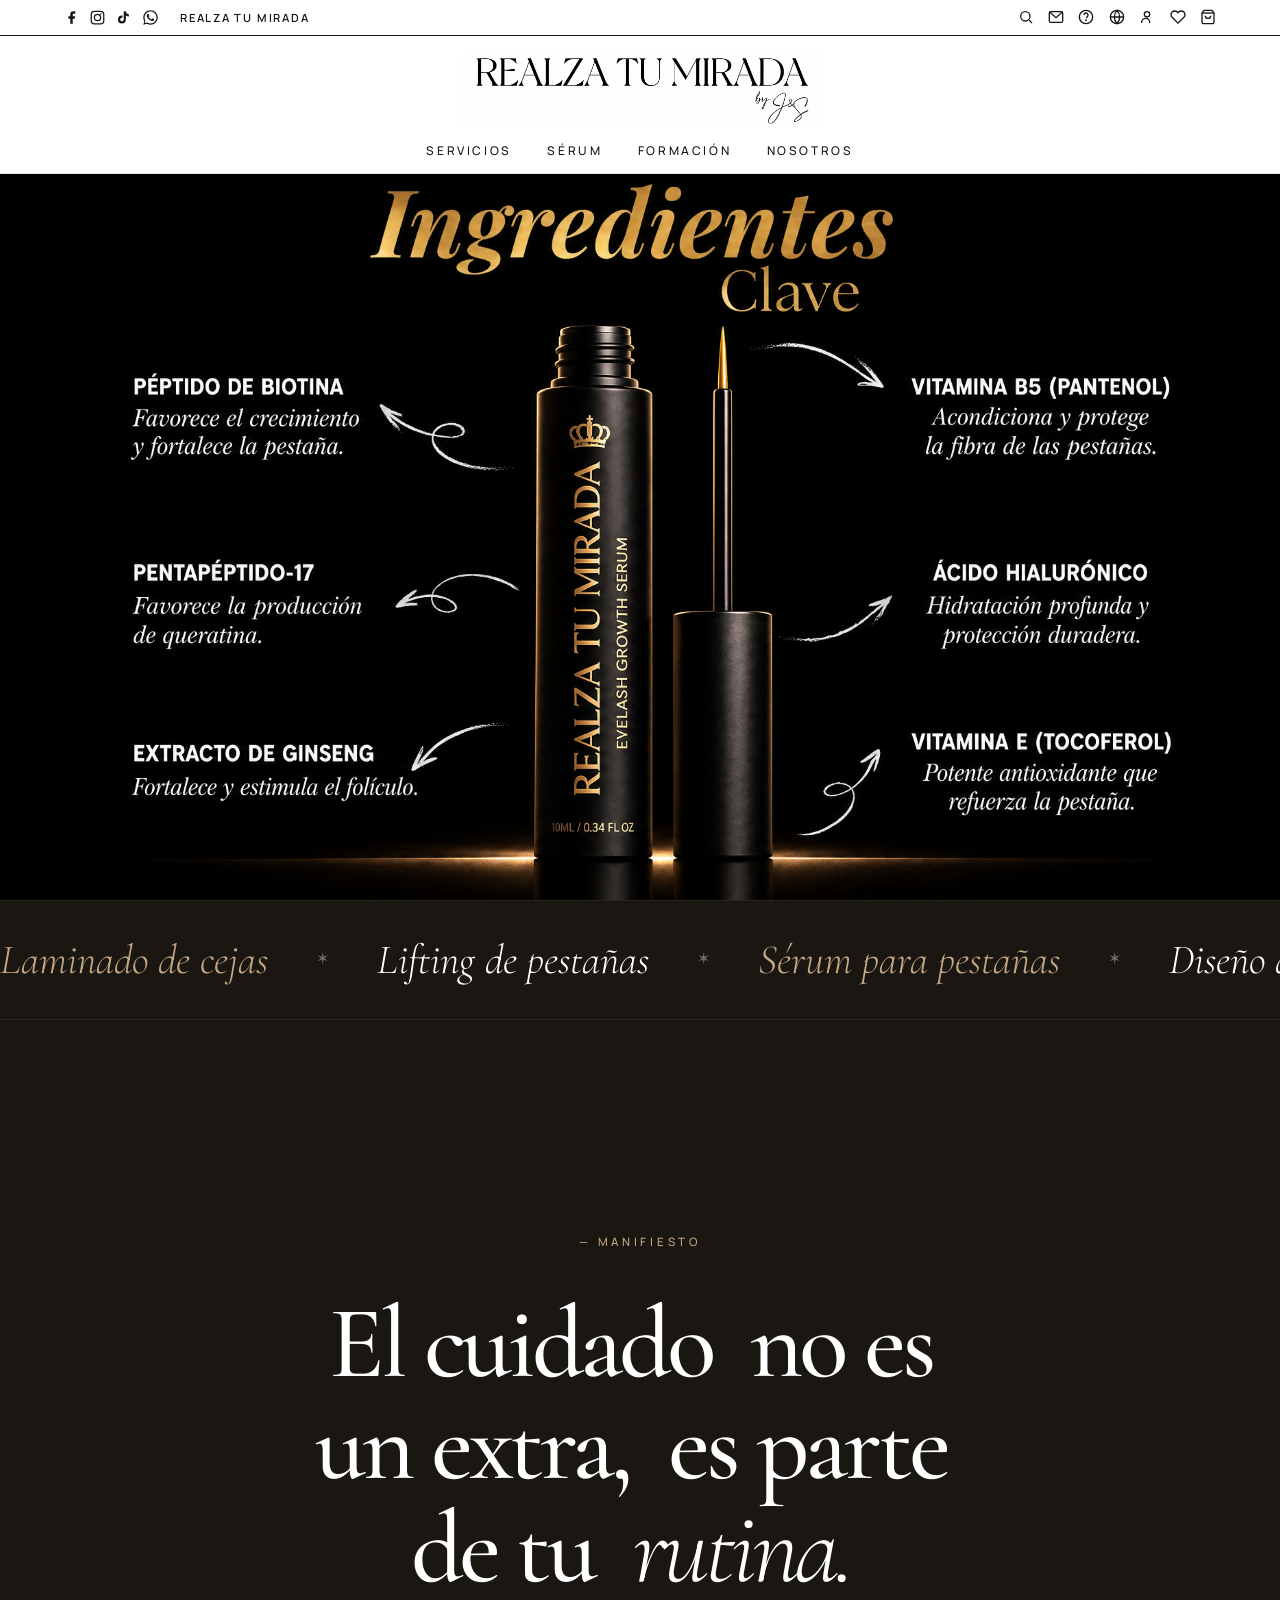
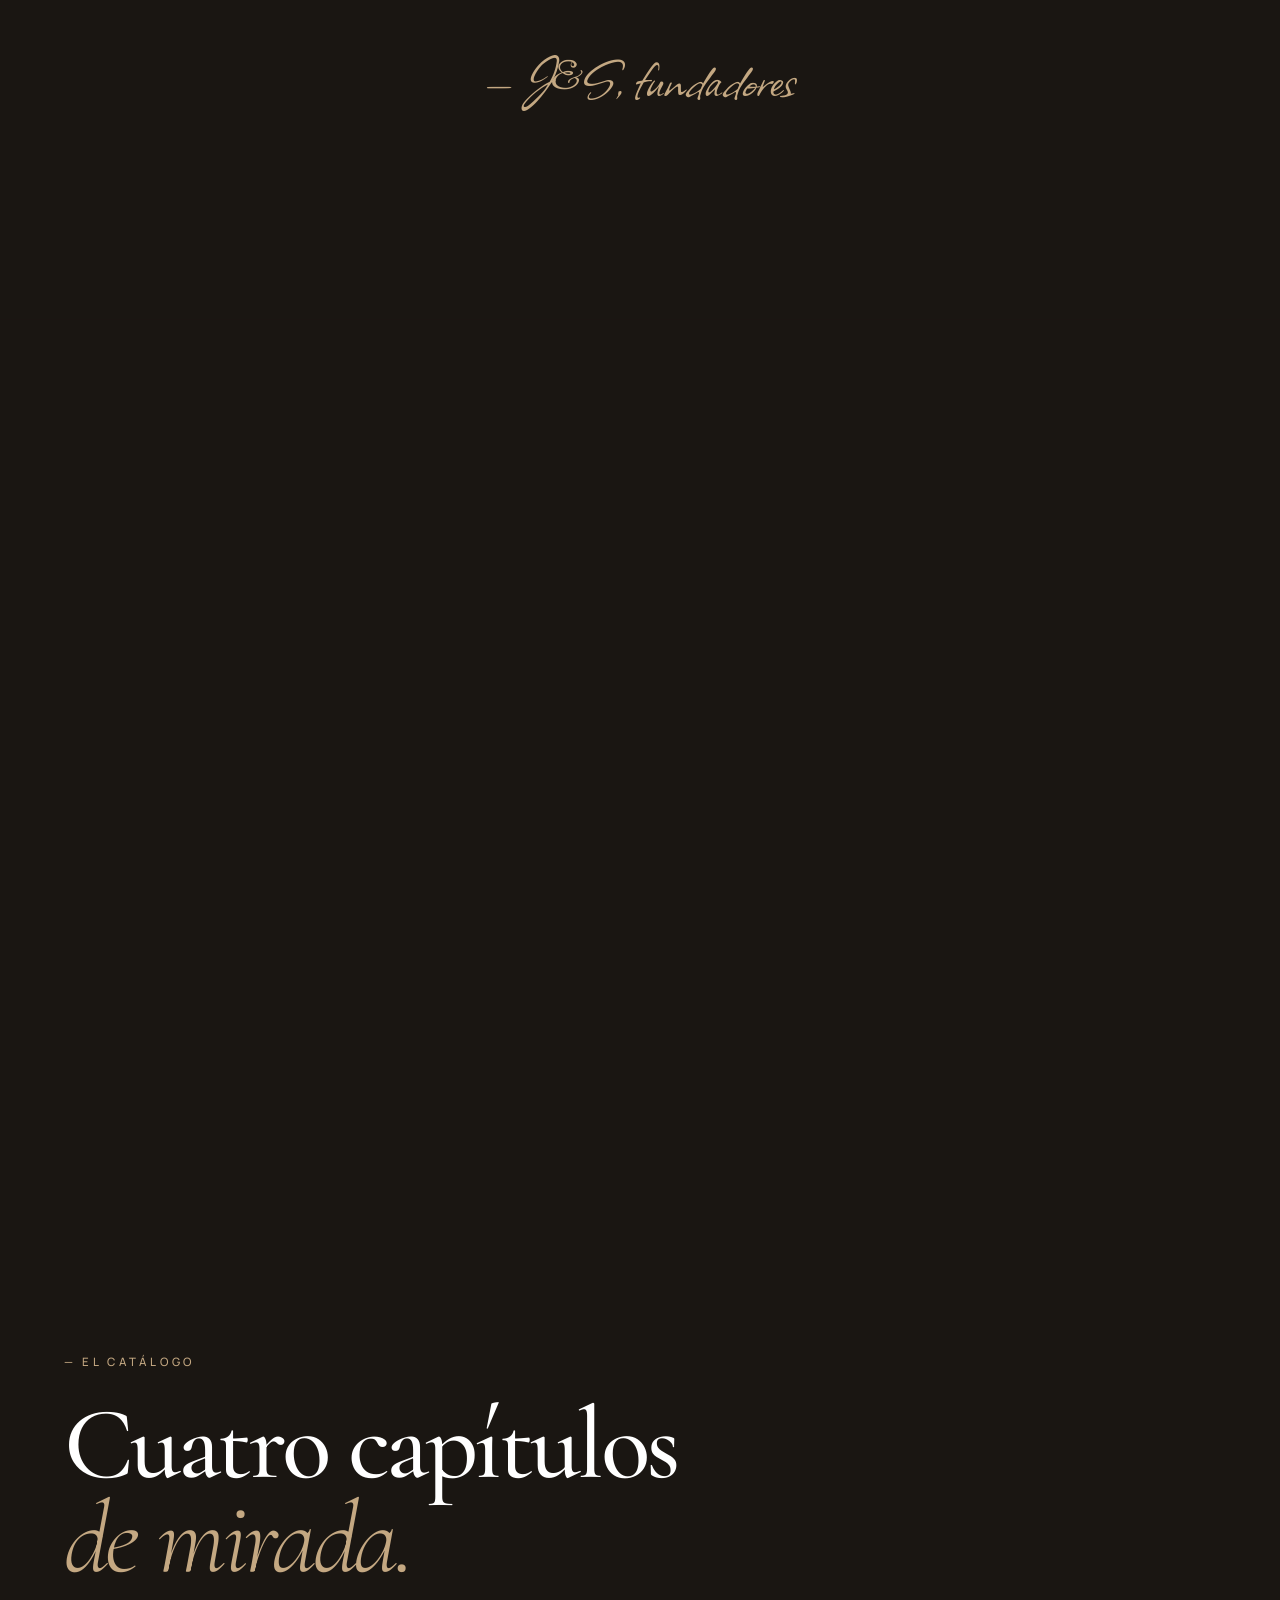
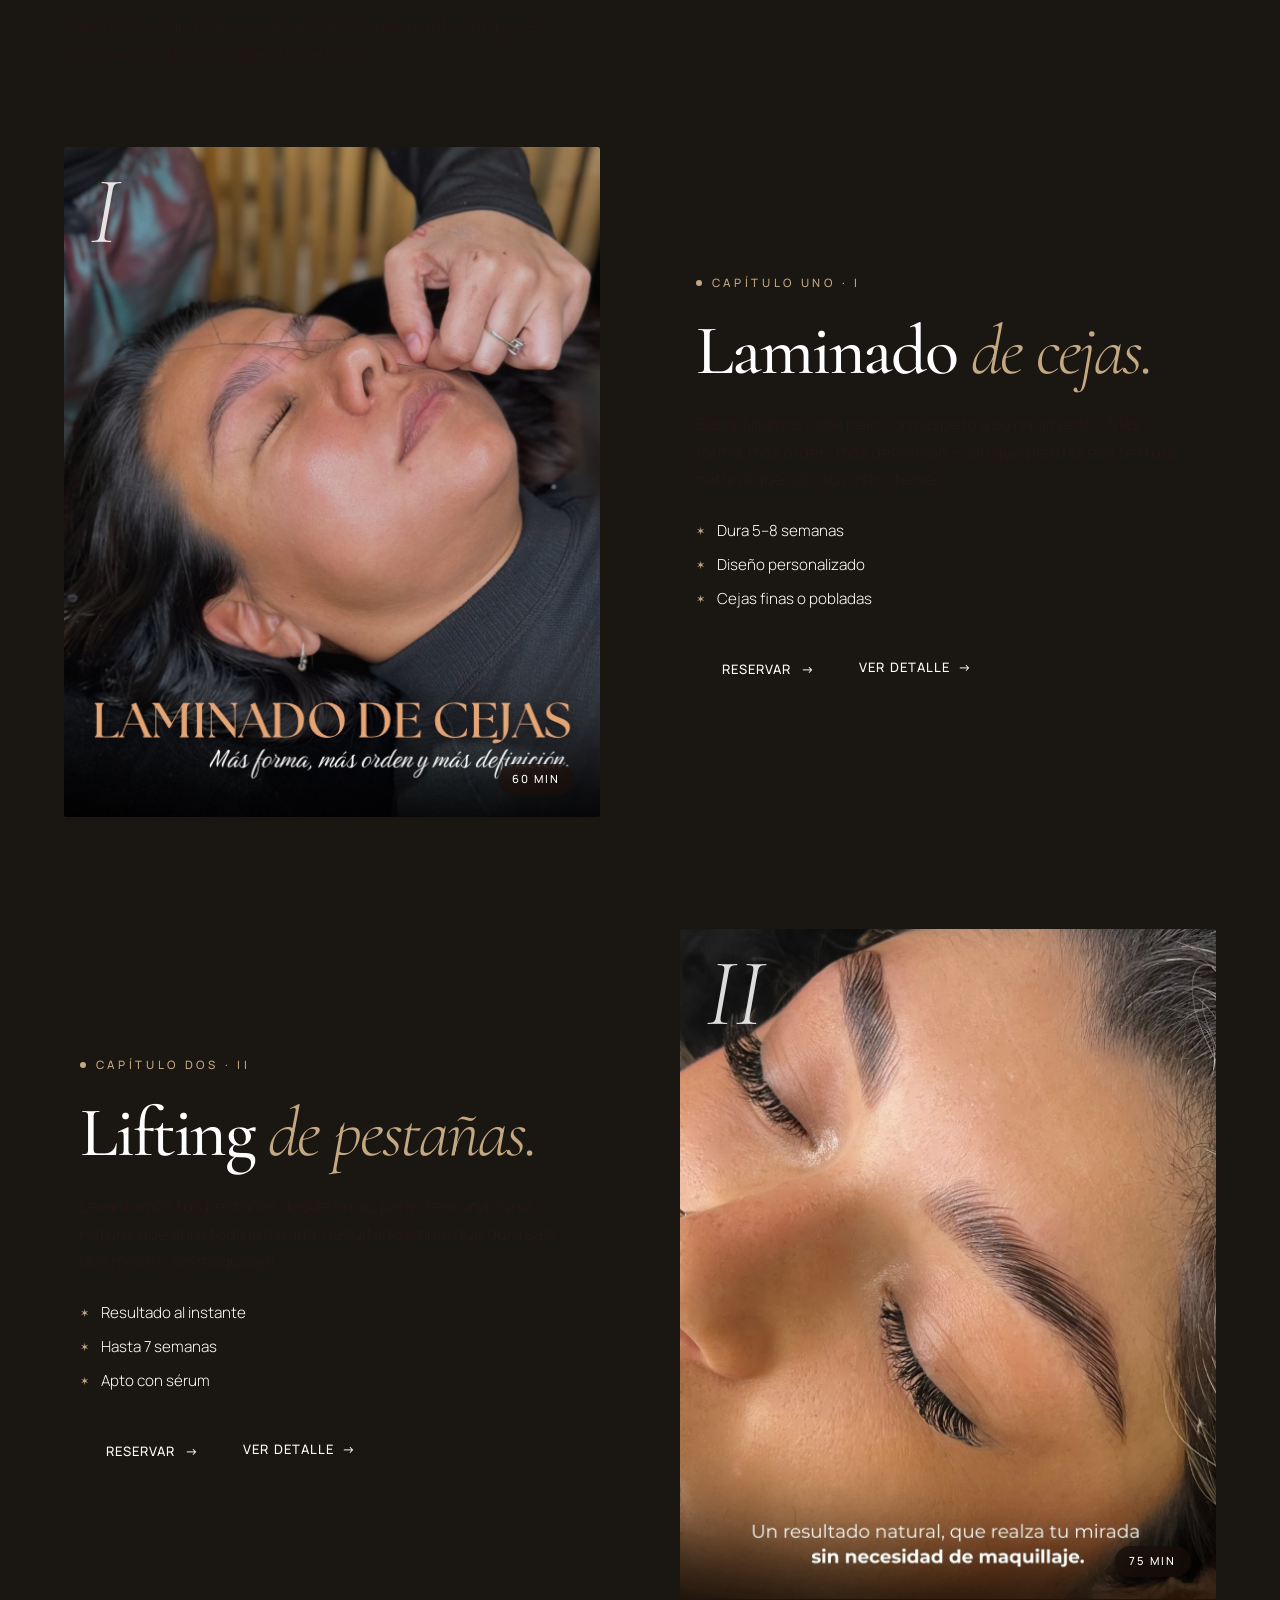
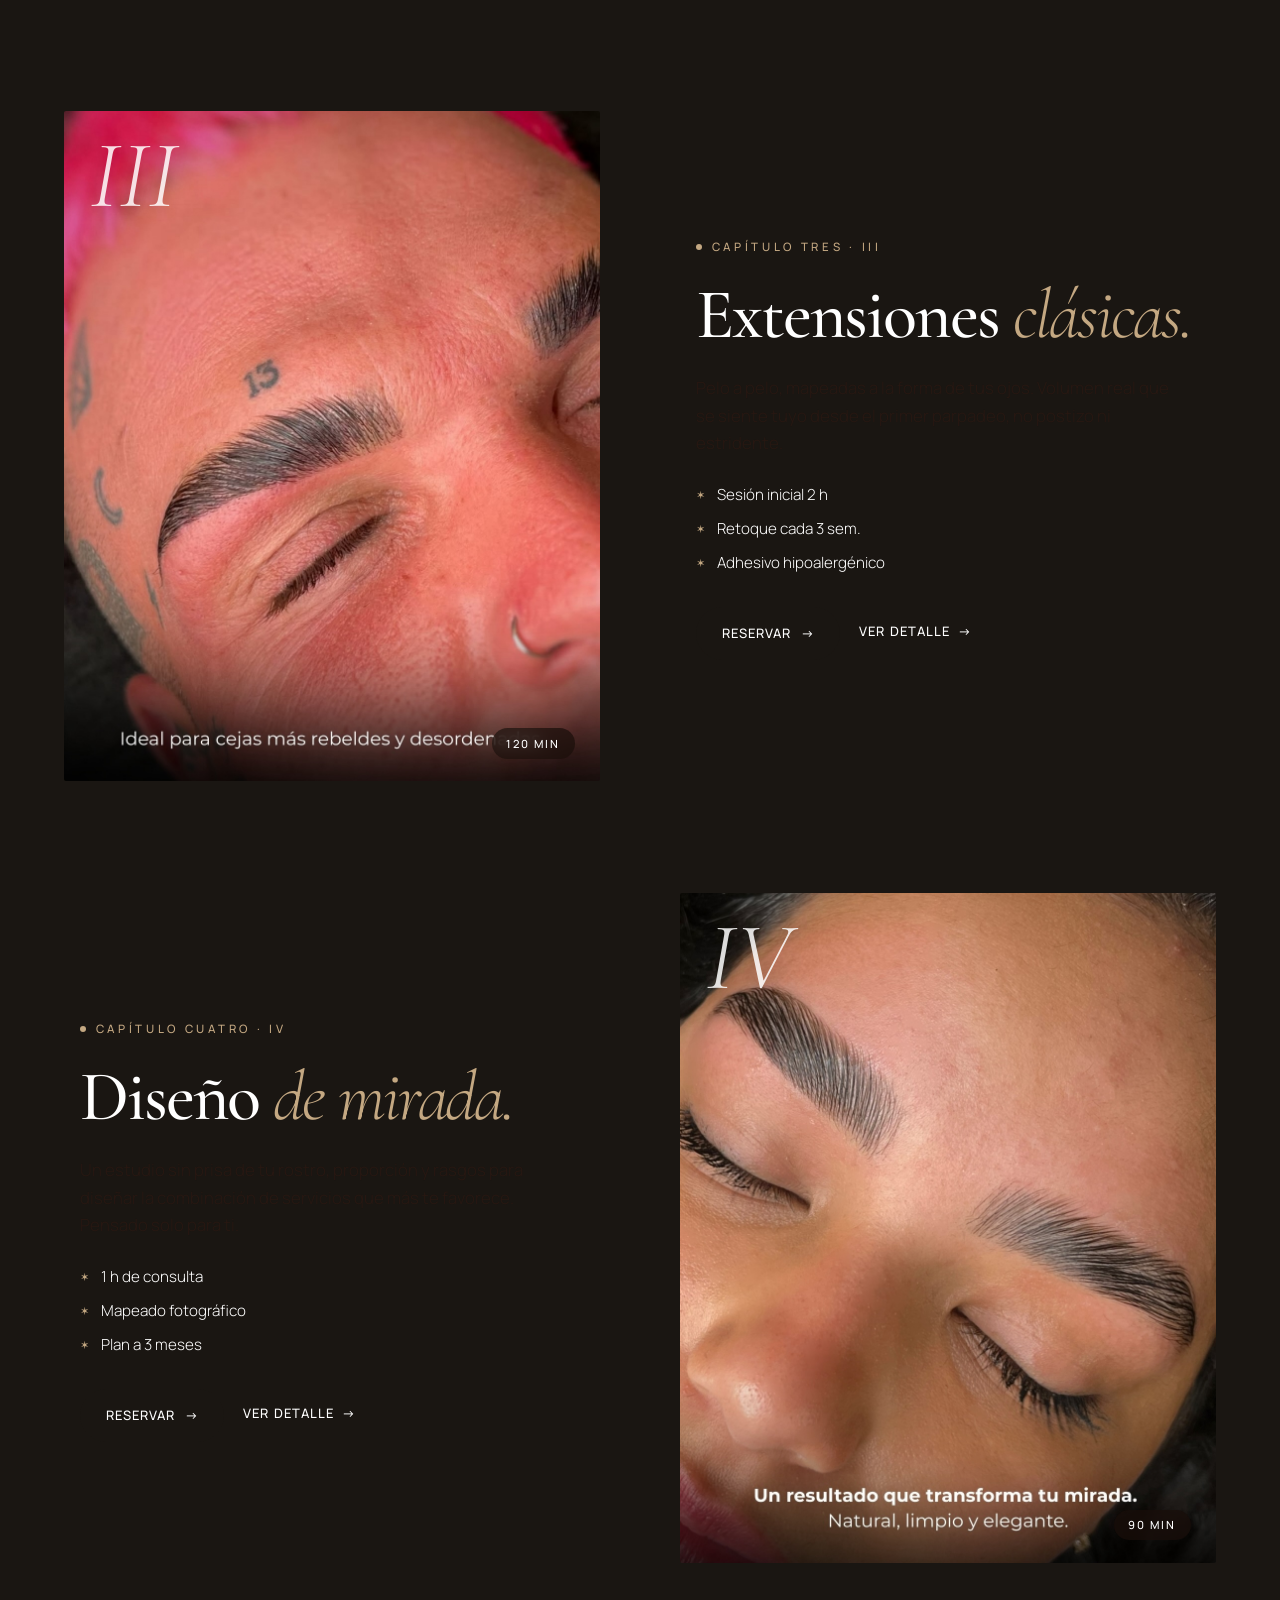
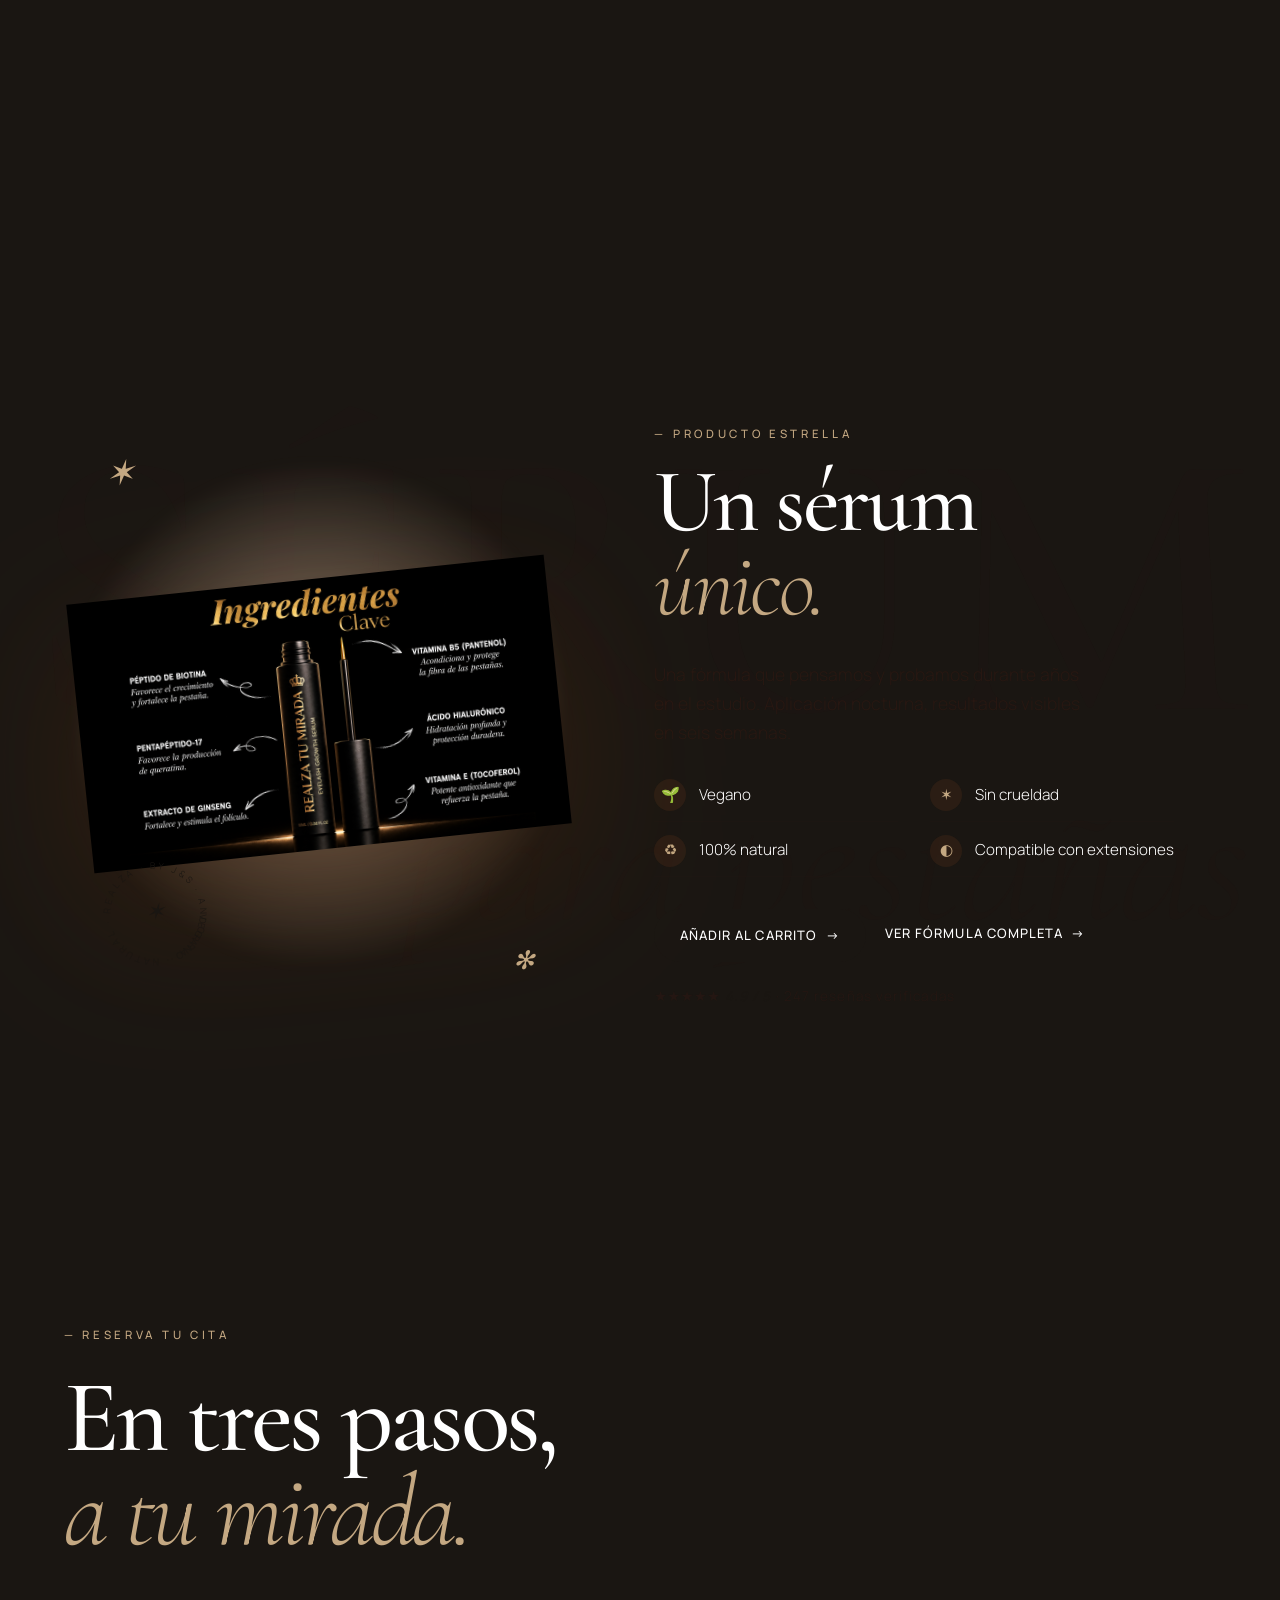
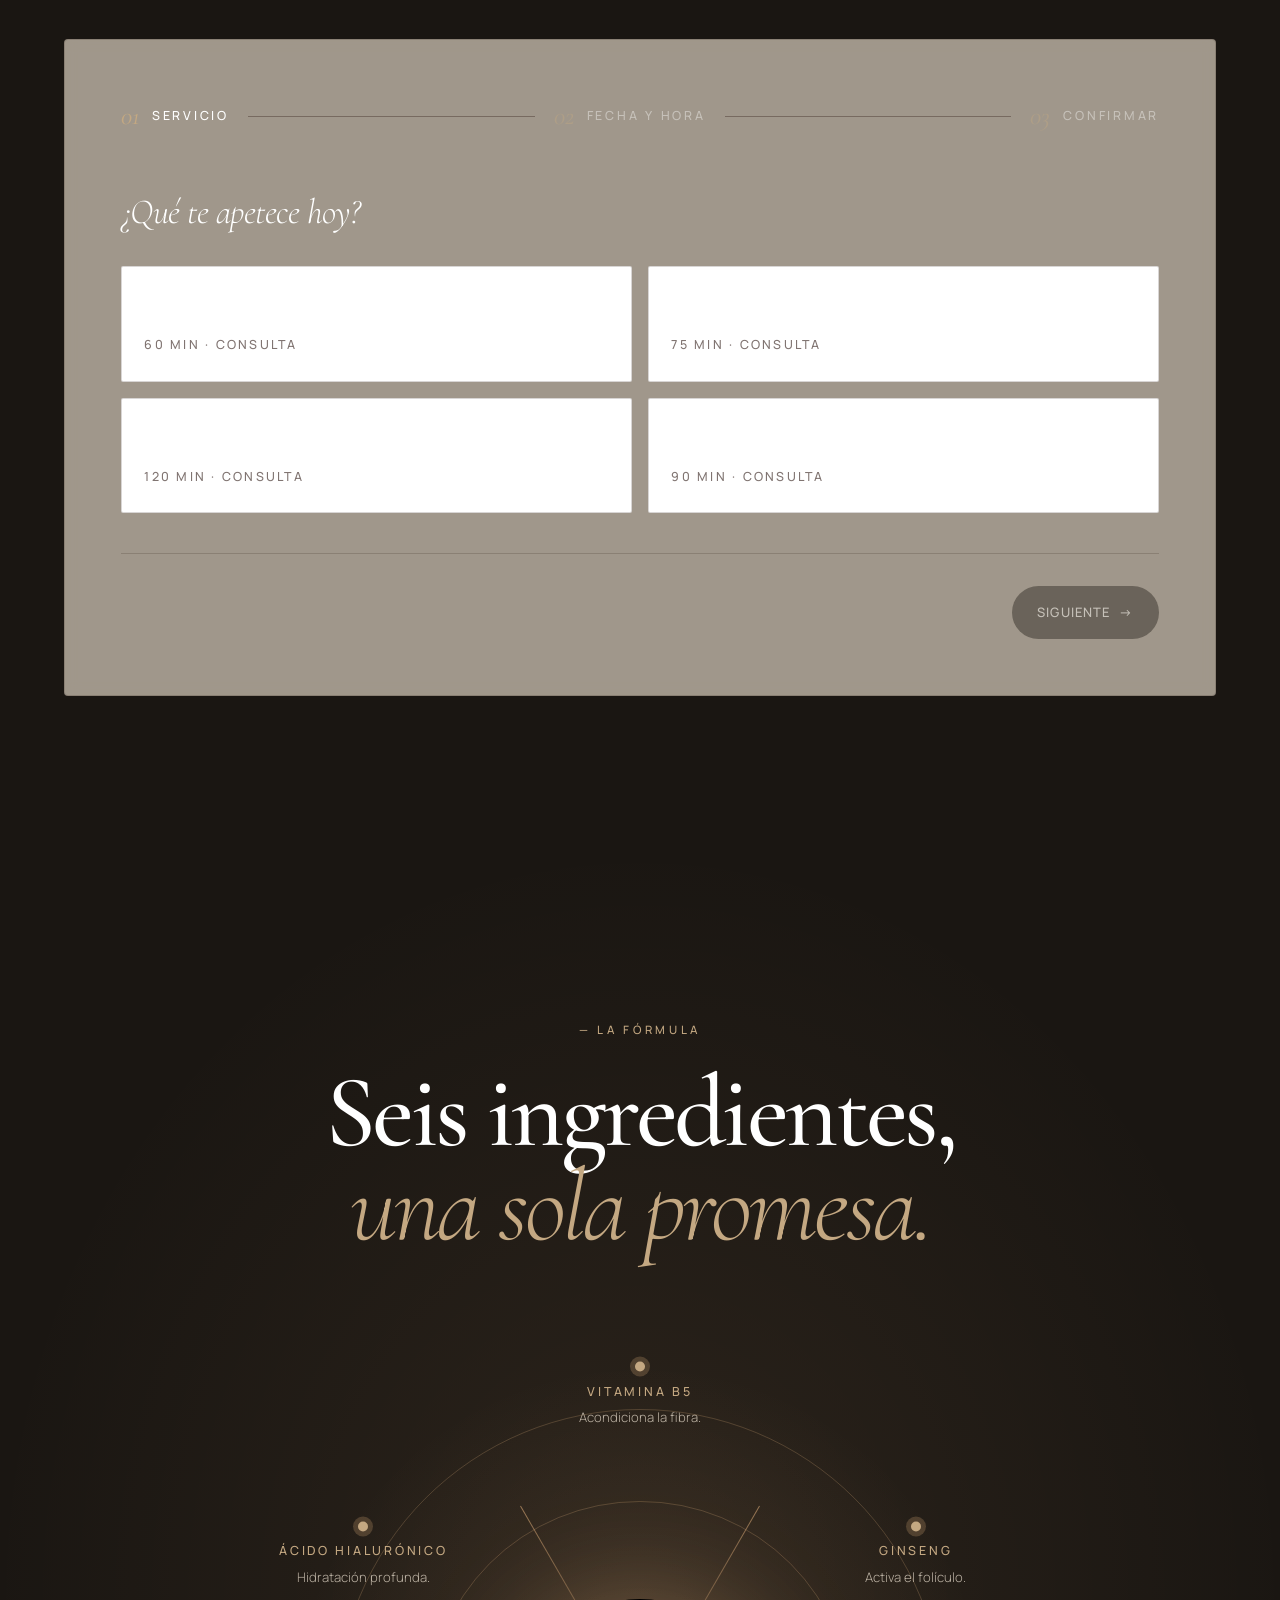
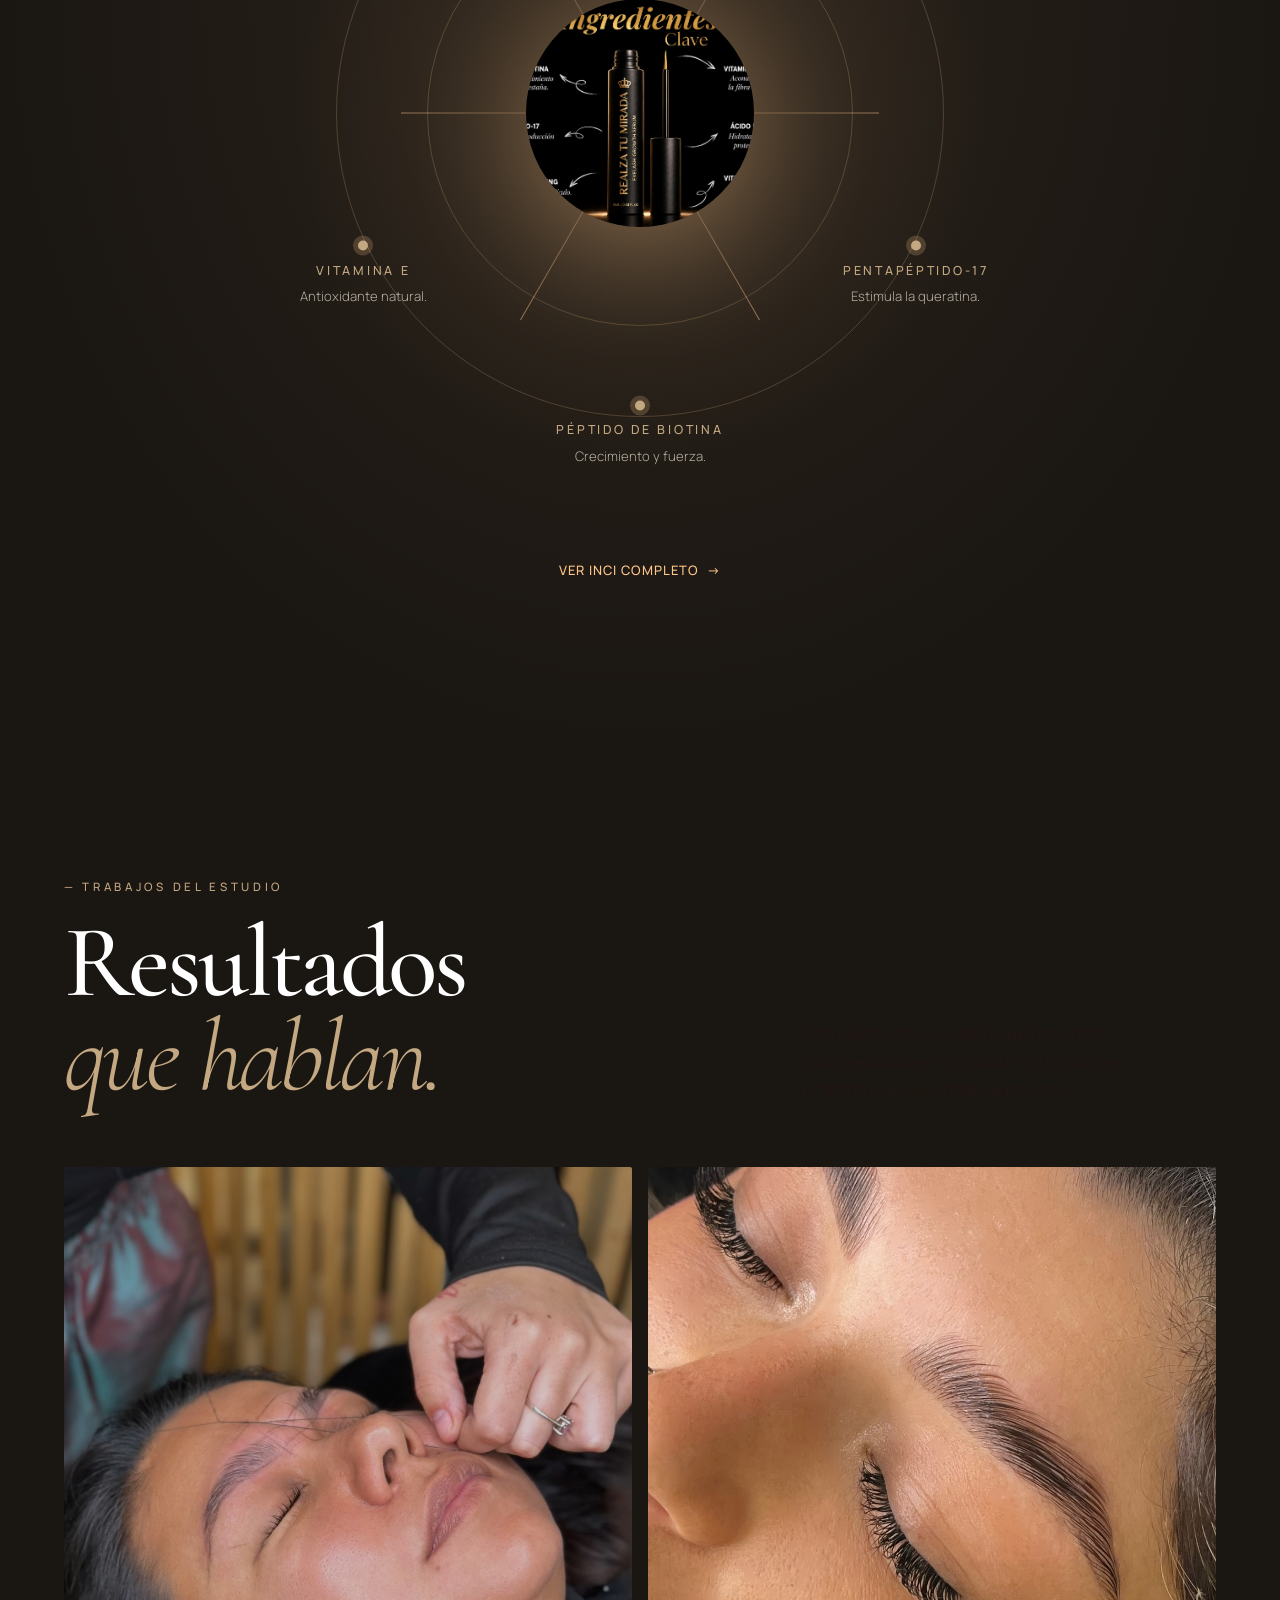
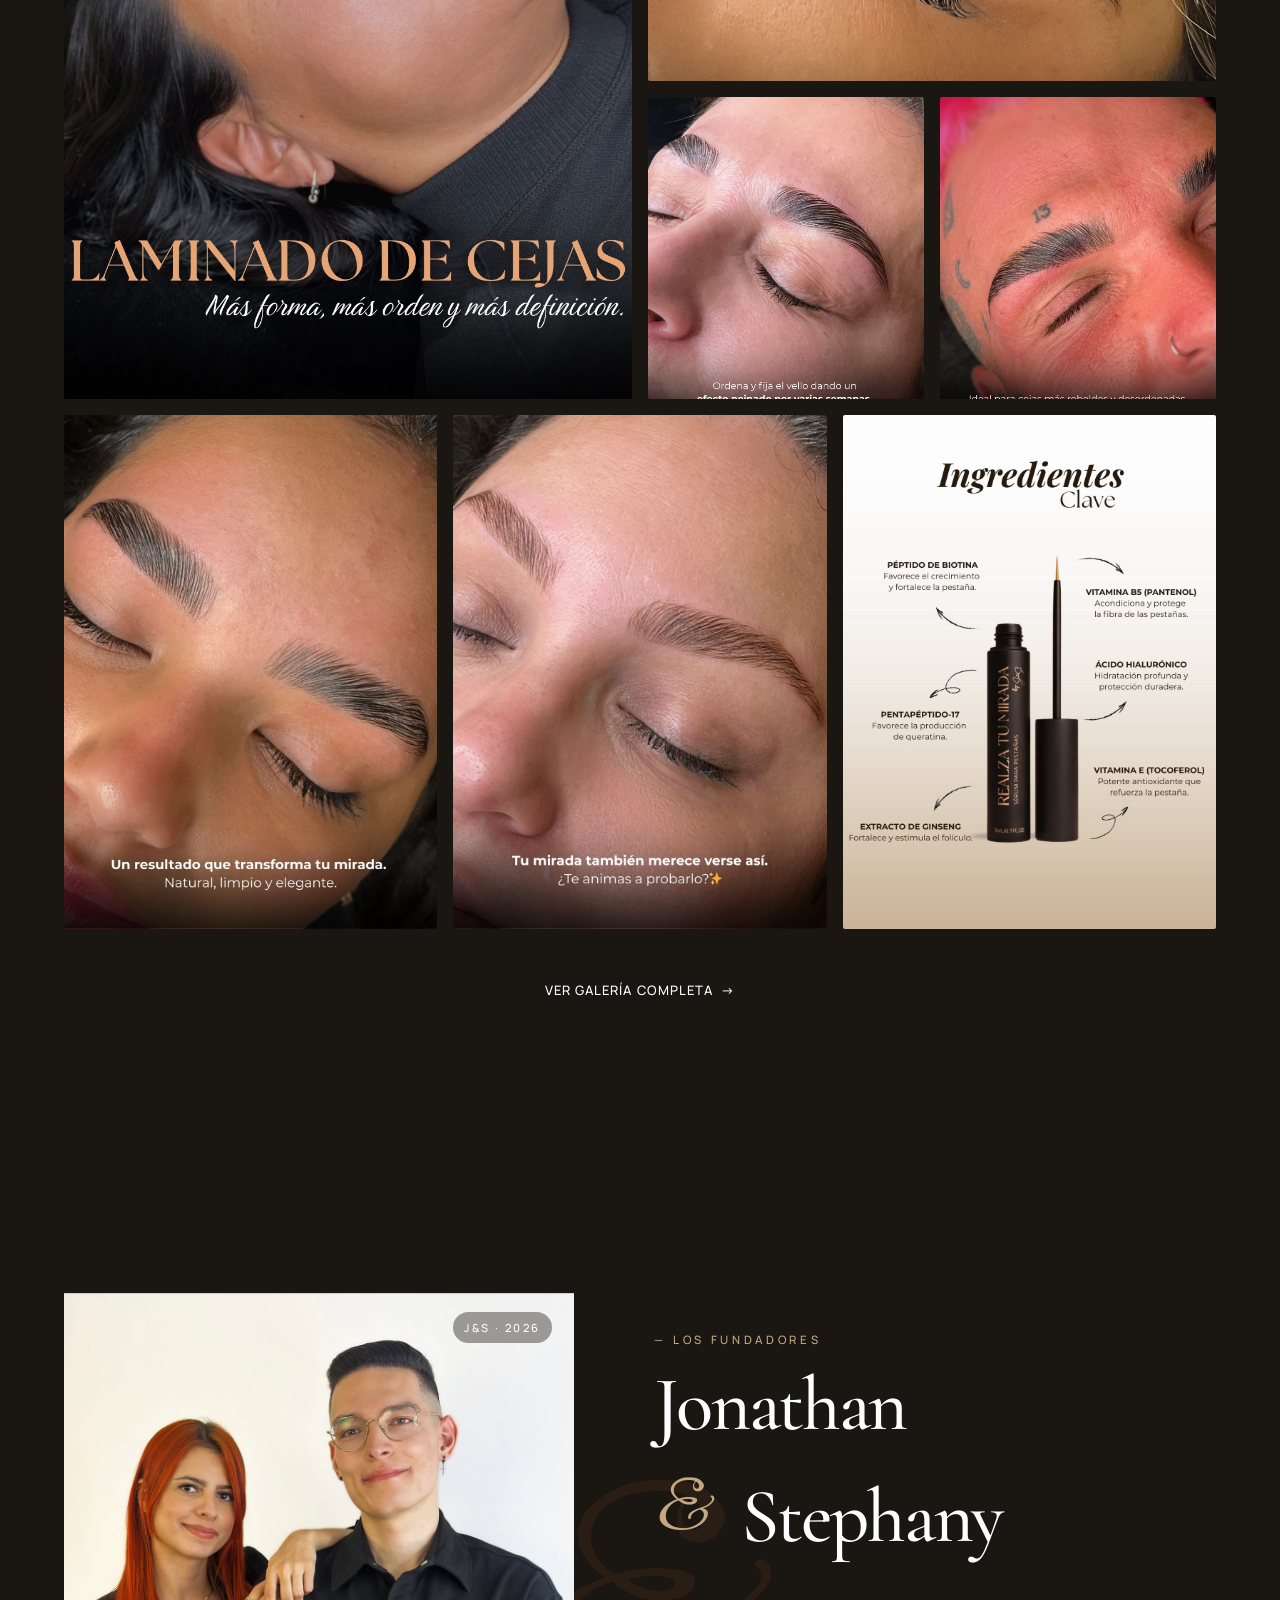
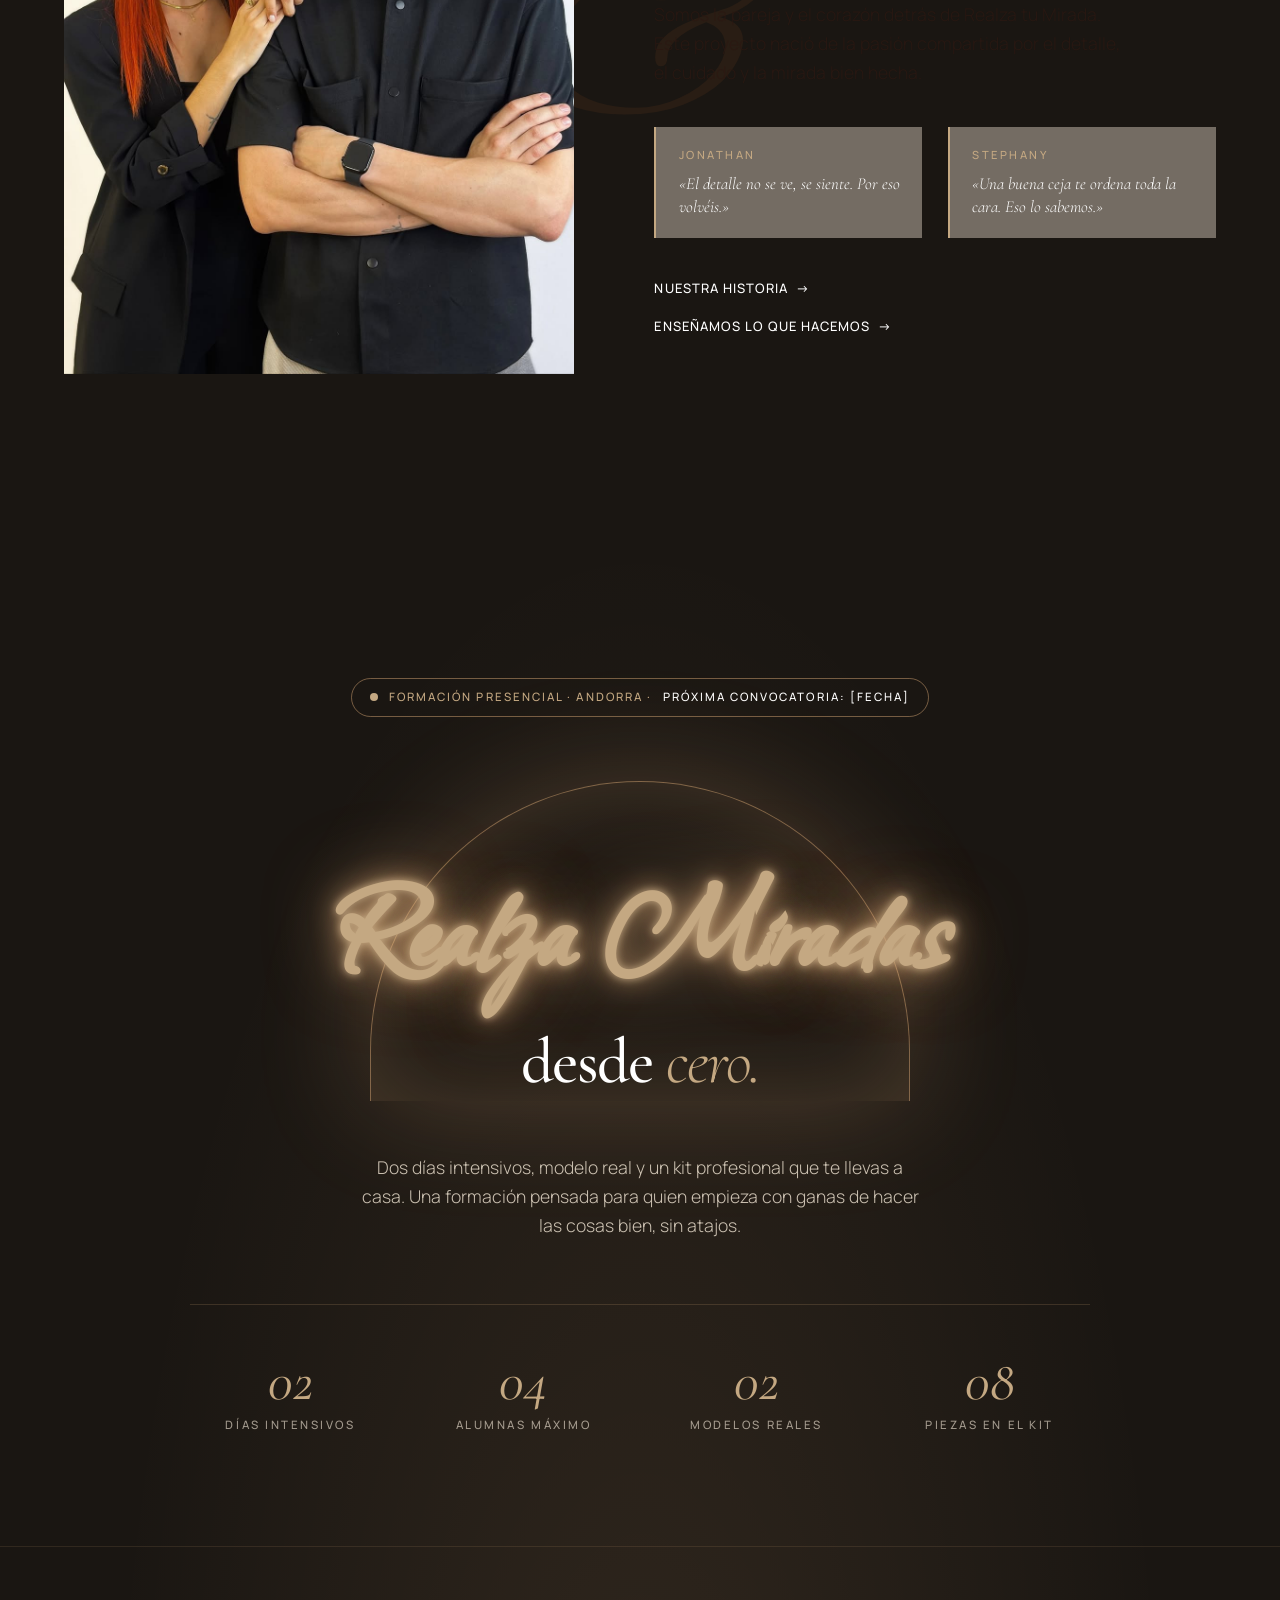
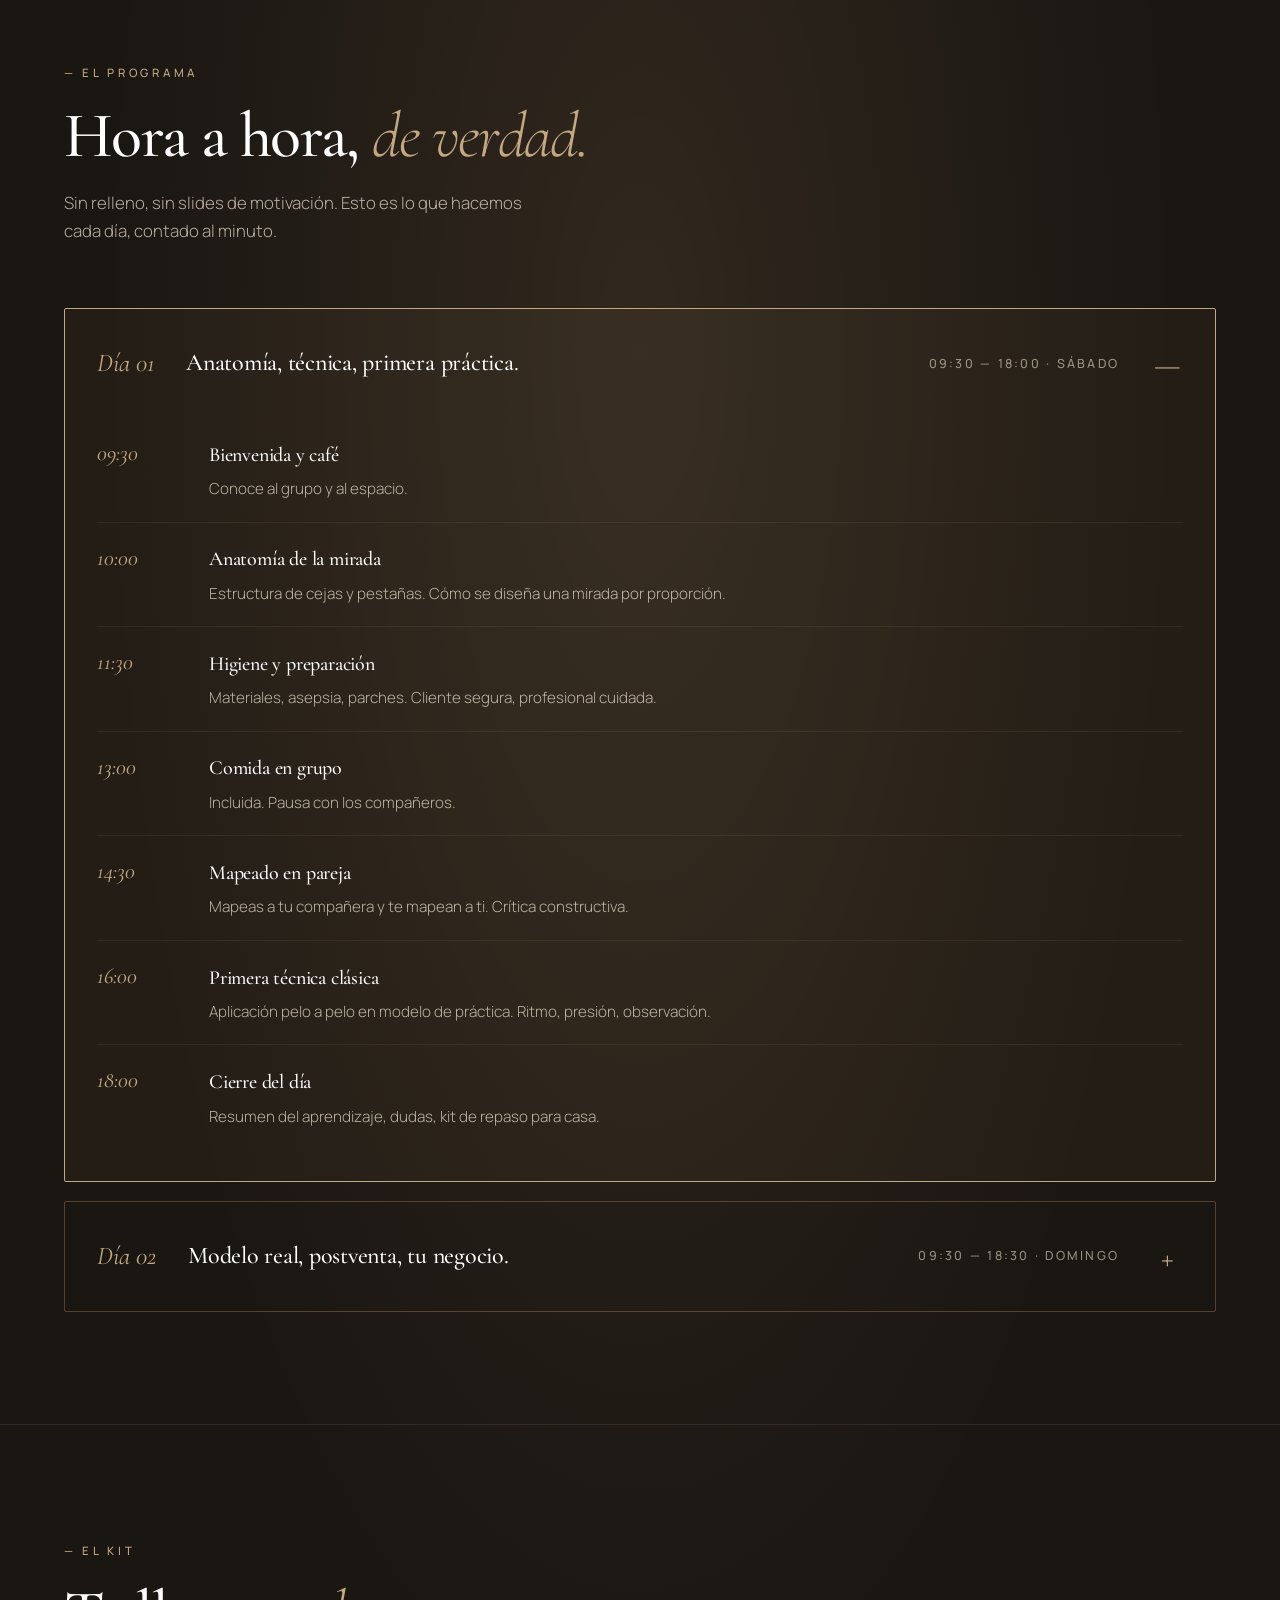
==== commit d313bd67: "Logo reducido a 75px Co-Authored-By: Claude Opus 4.6 (1M context) <noreply@anthropic.com>" ====
--- a/index.html
+++ b/index.html
@@ -726,7 +726,7 @@
   justify-content: center;
 }
 .header.v2 .header-logo-img img {
-  height: 90px;
+  height: 75px;
   width: auto;
   object-fit: contain;
   transition: height 0.4s ease;
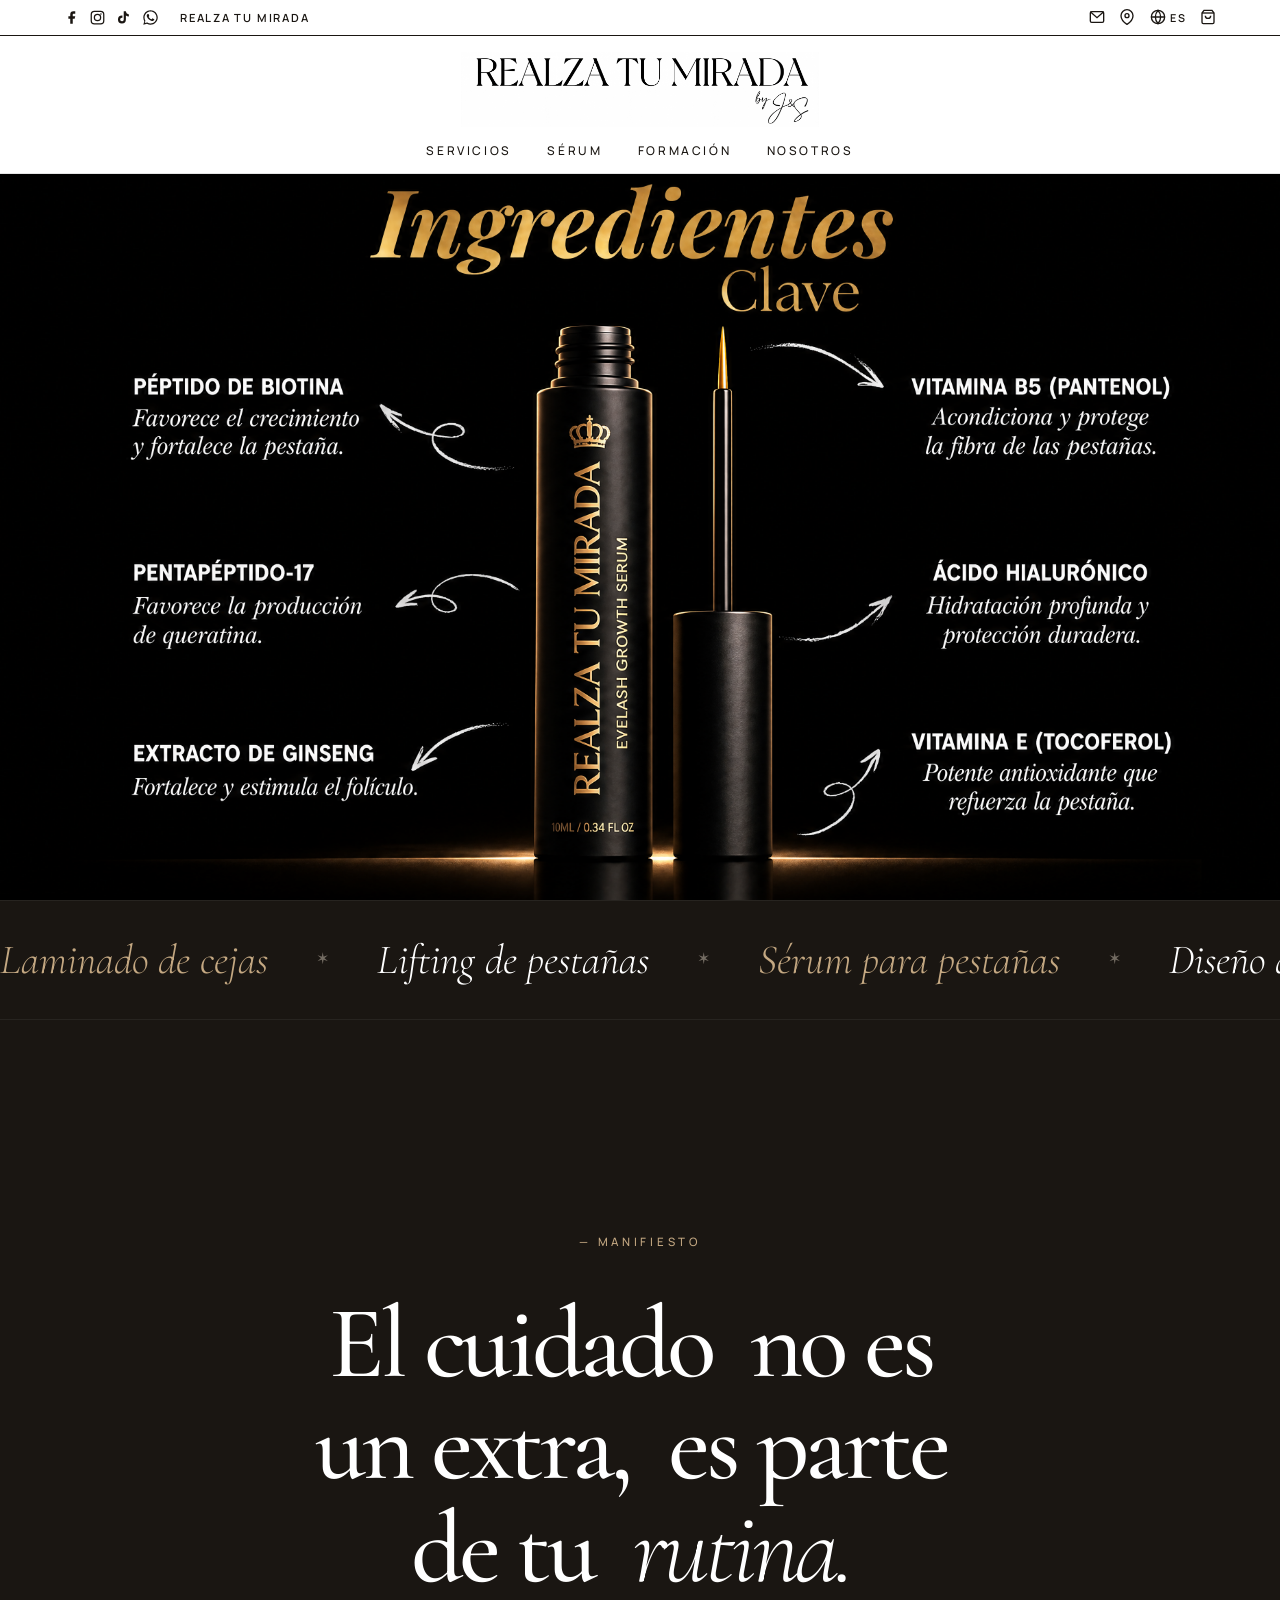
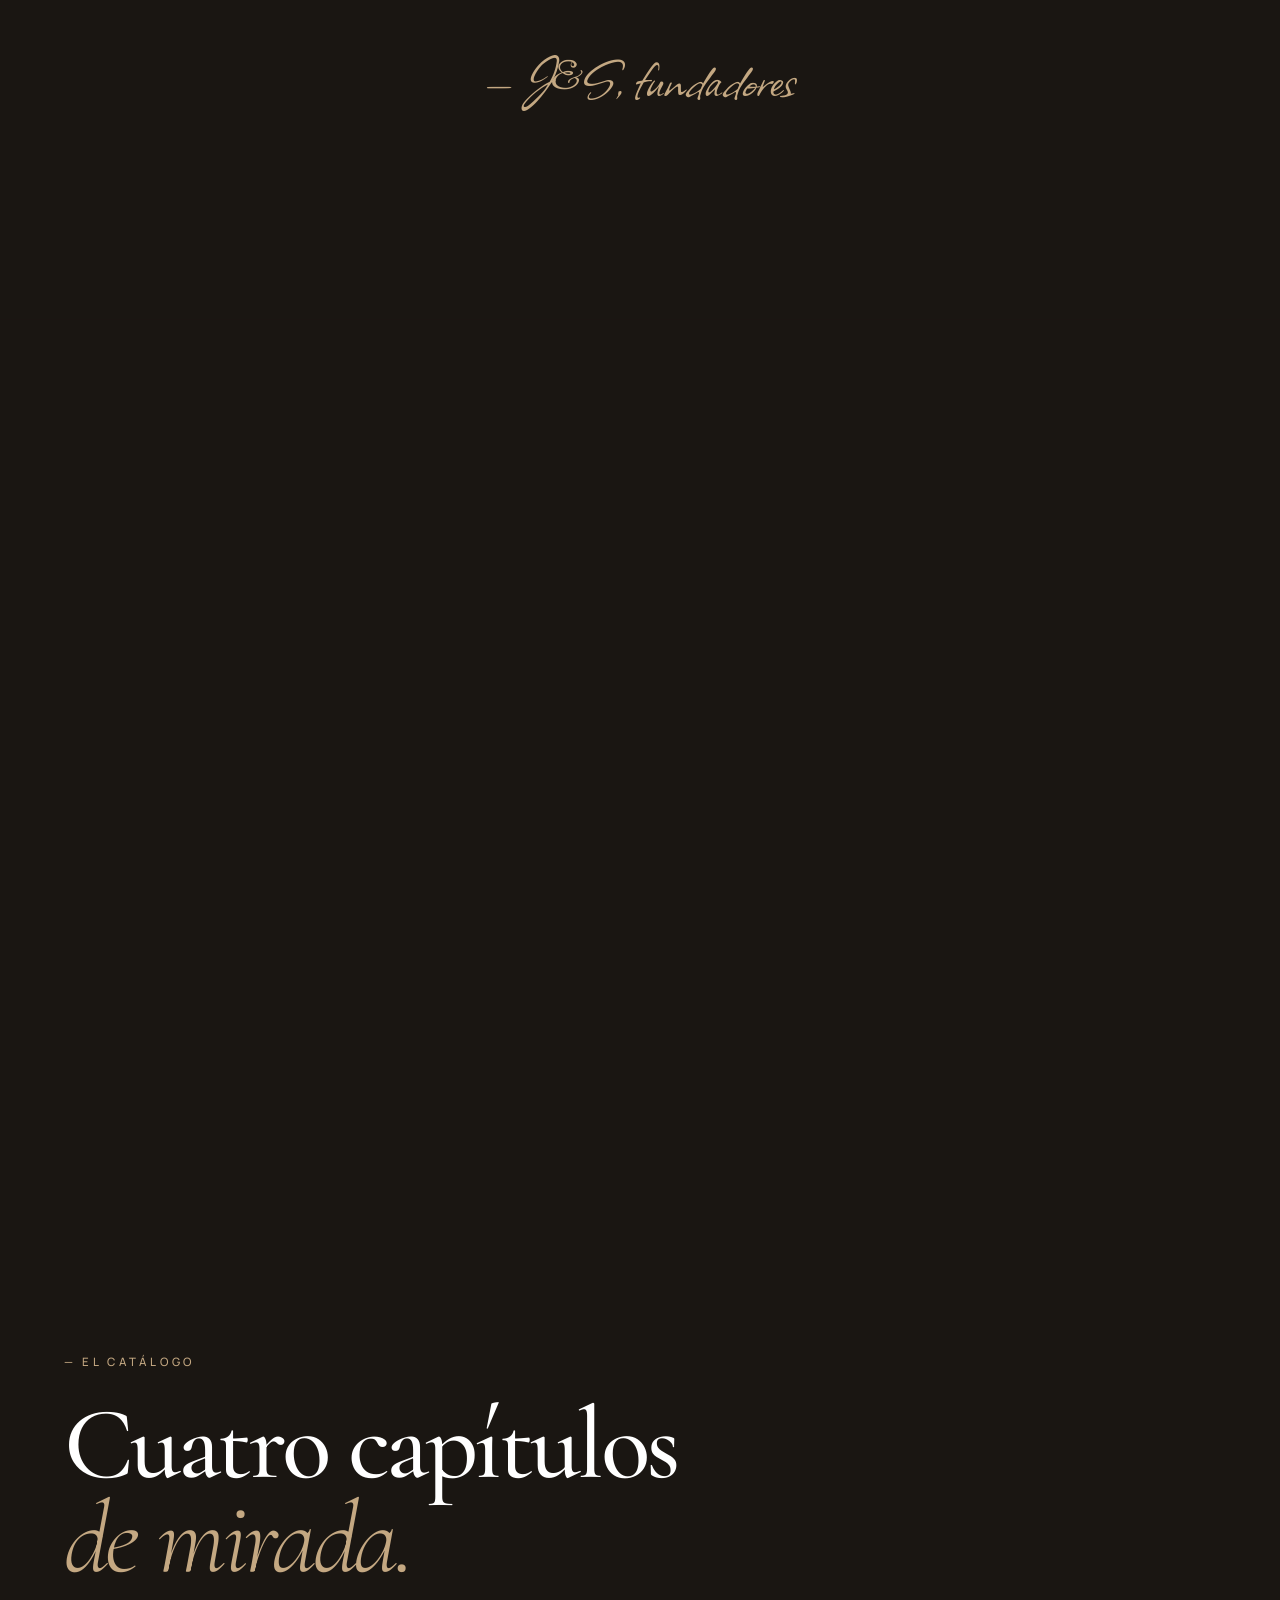
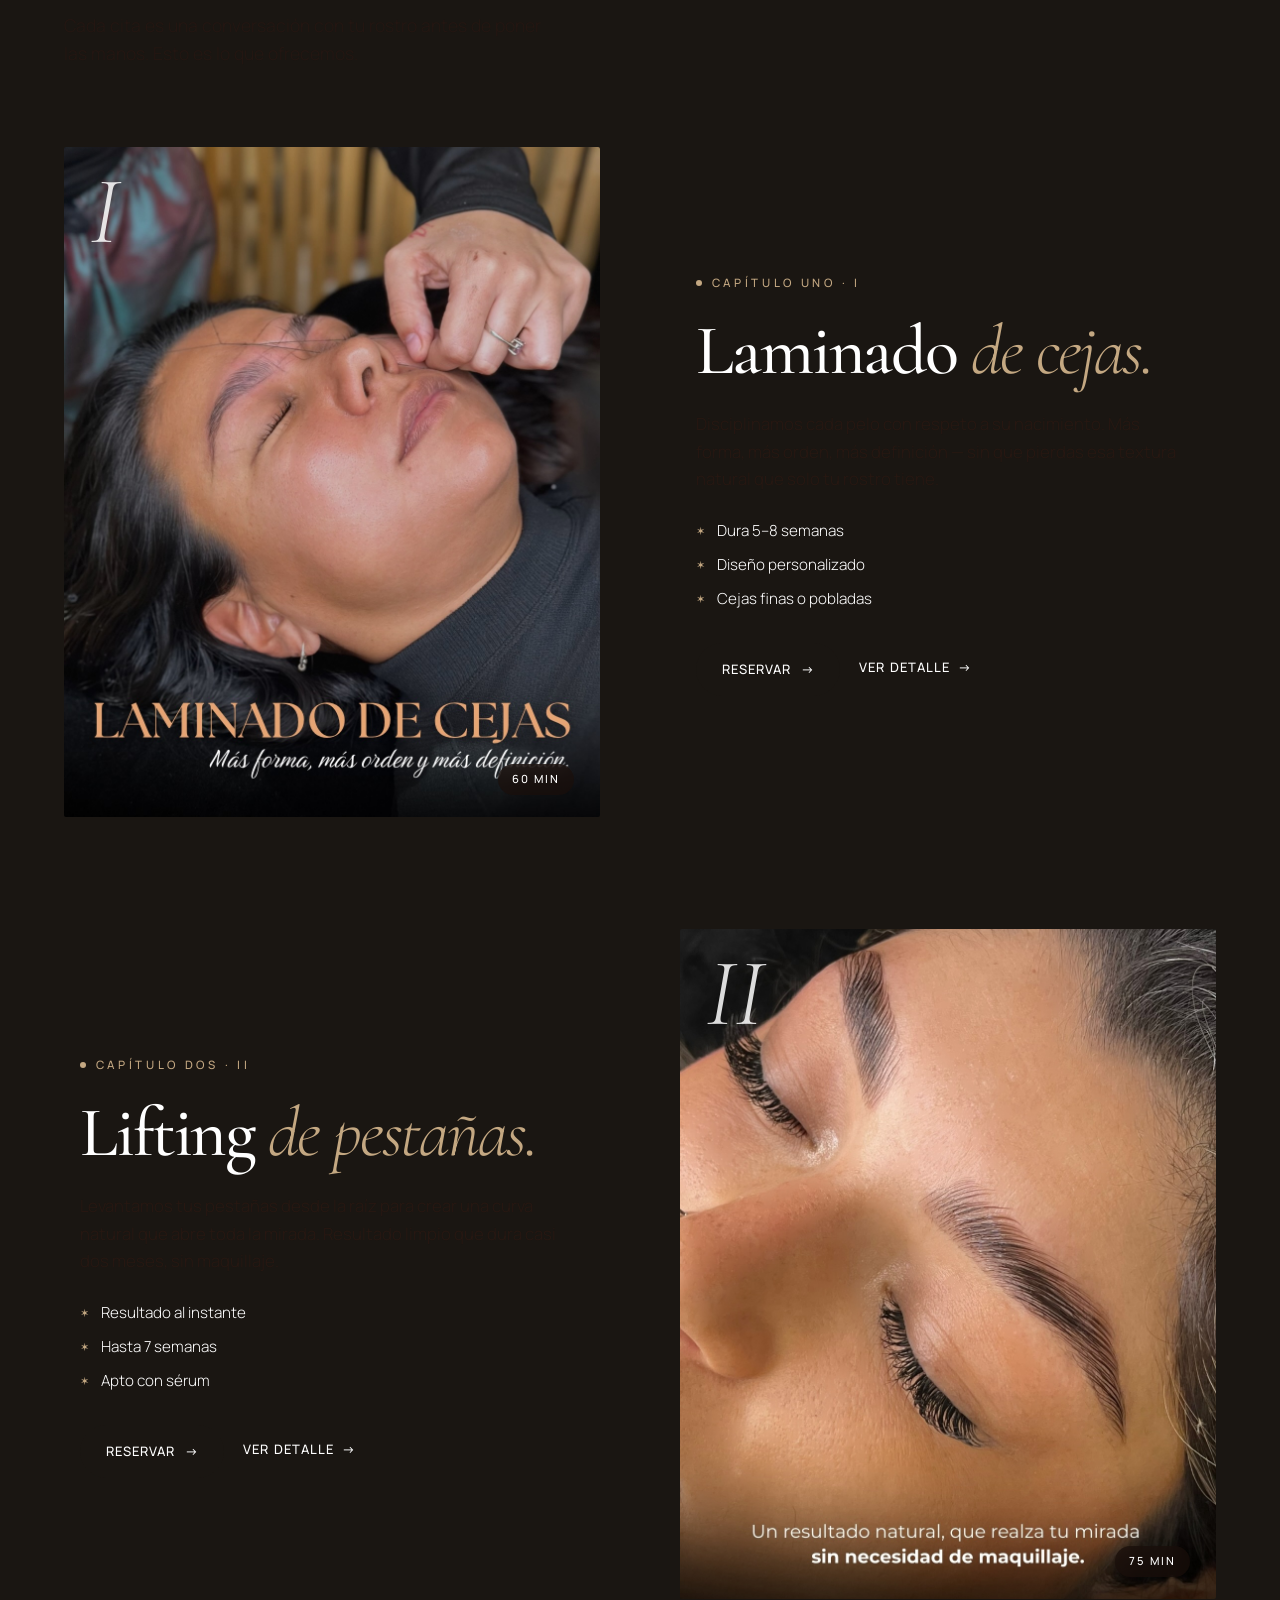
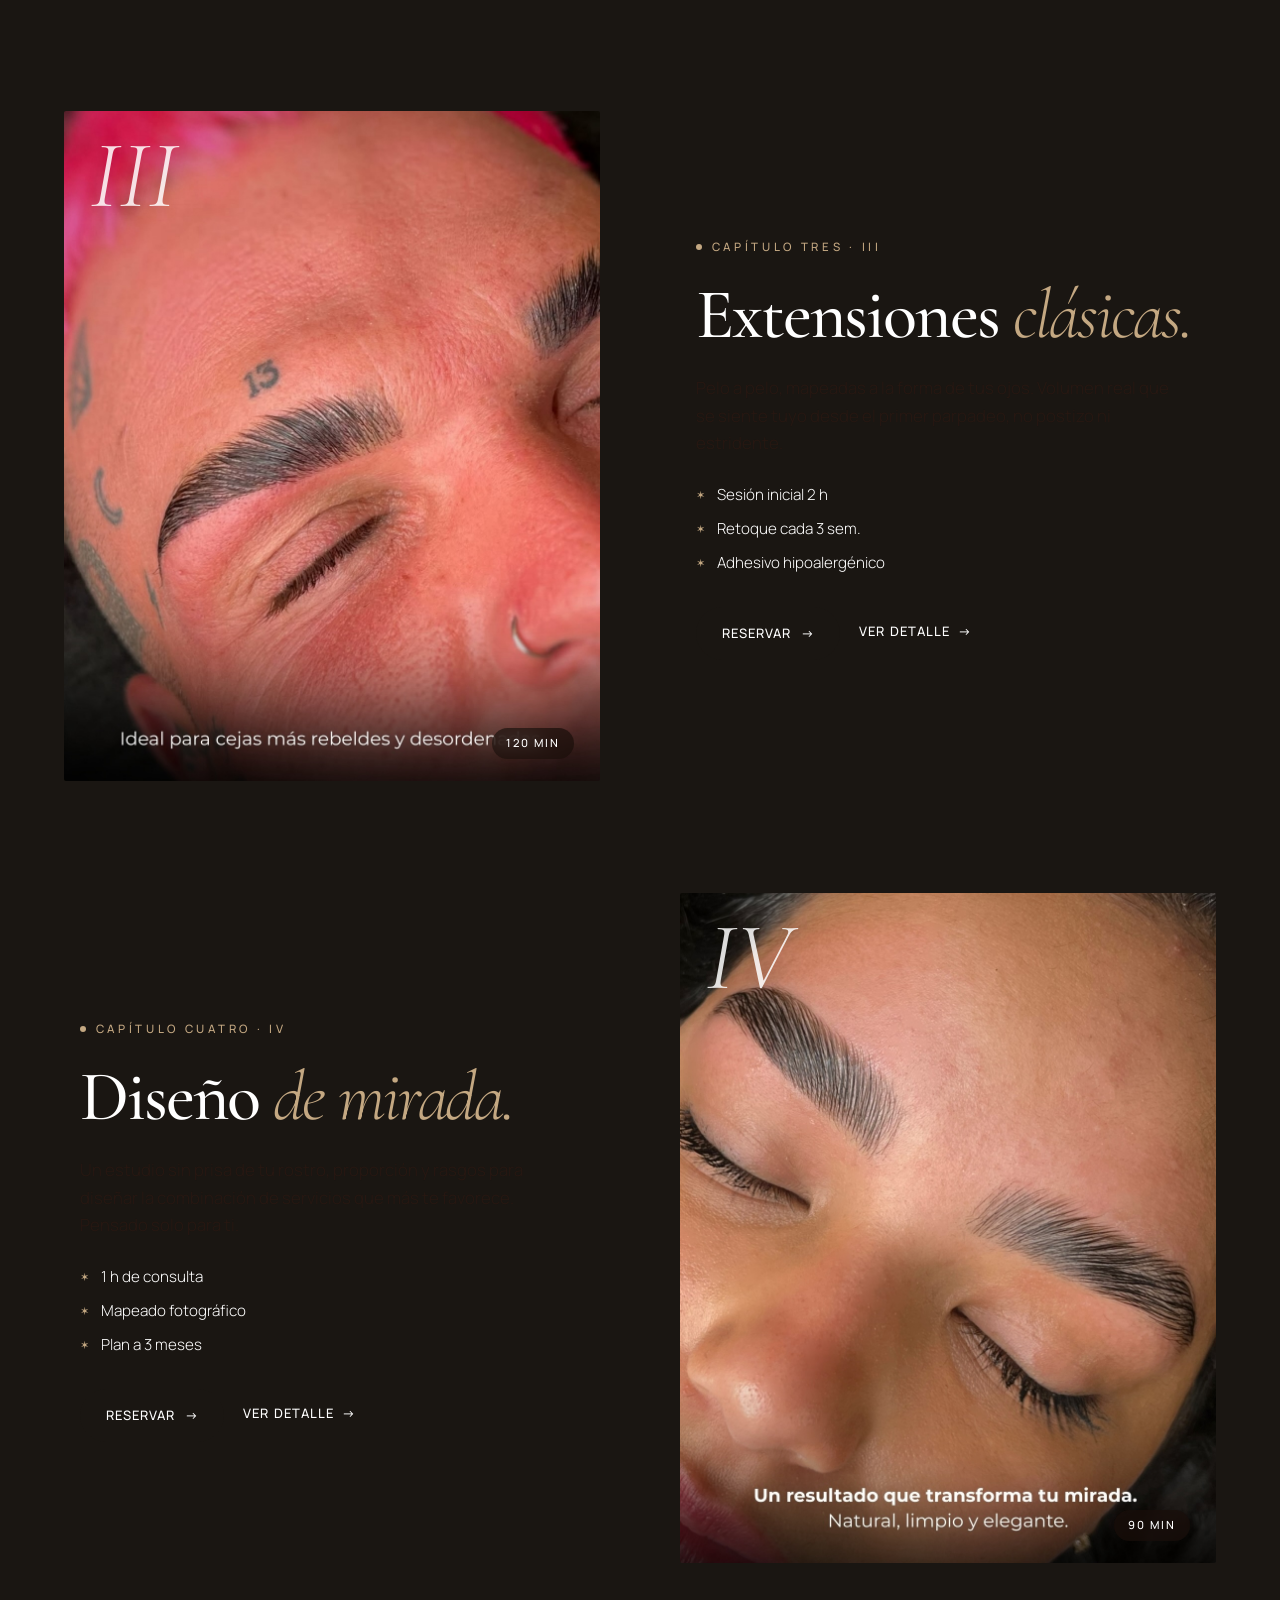
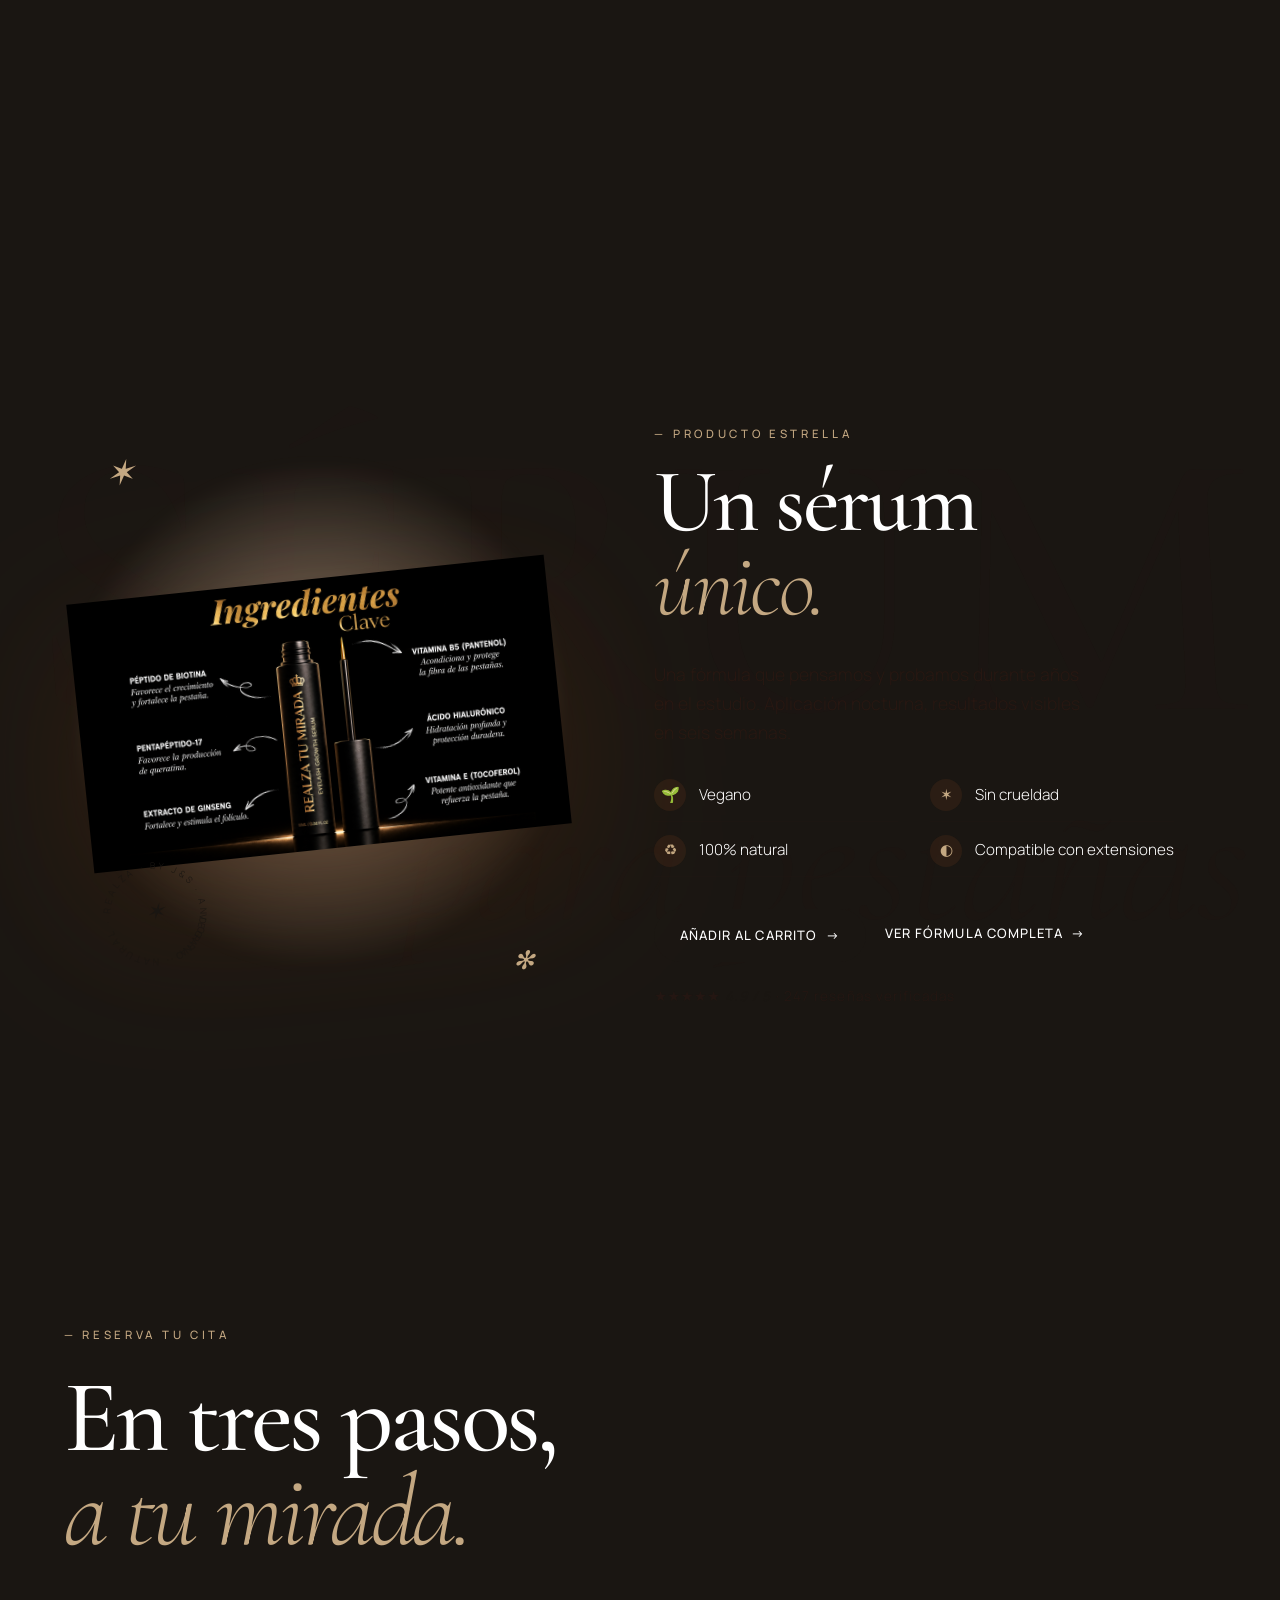
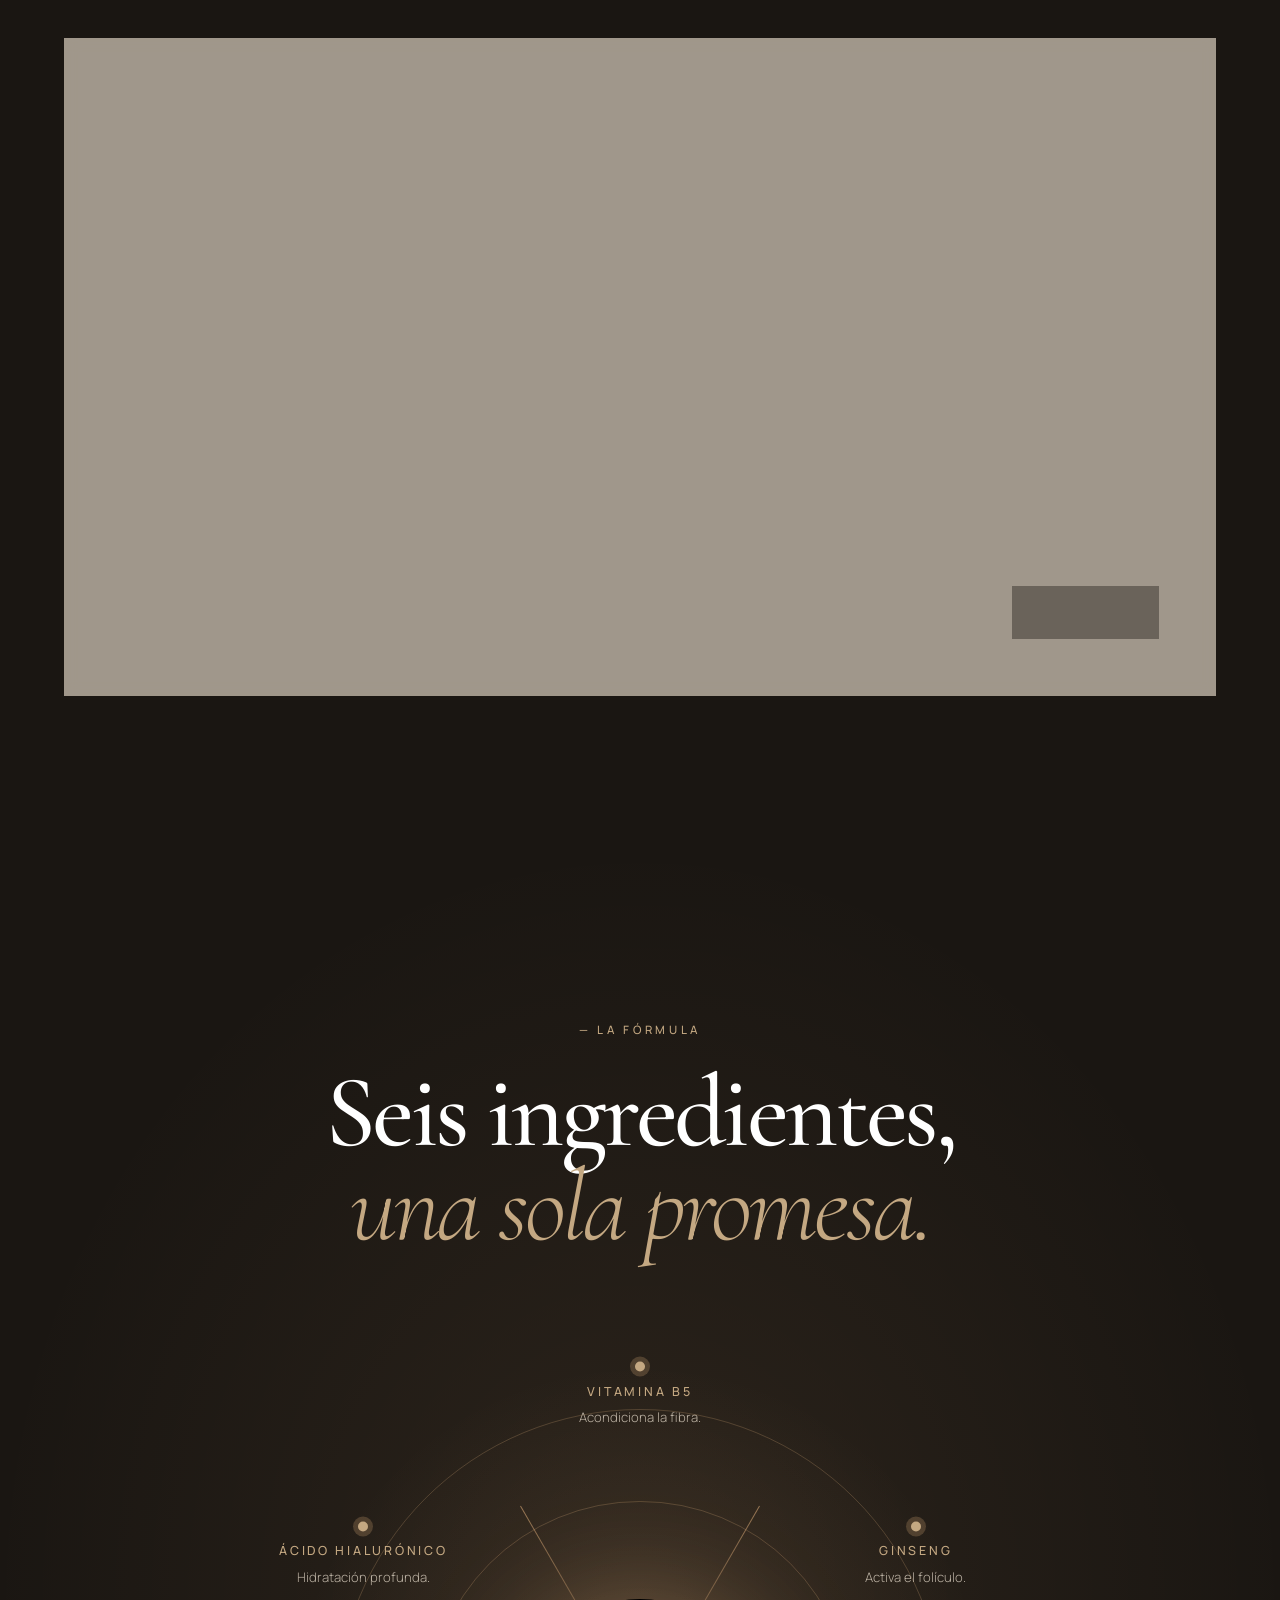
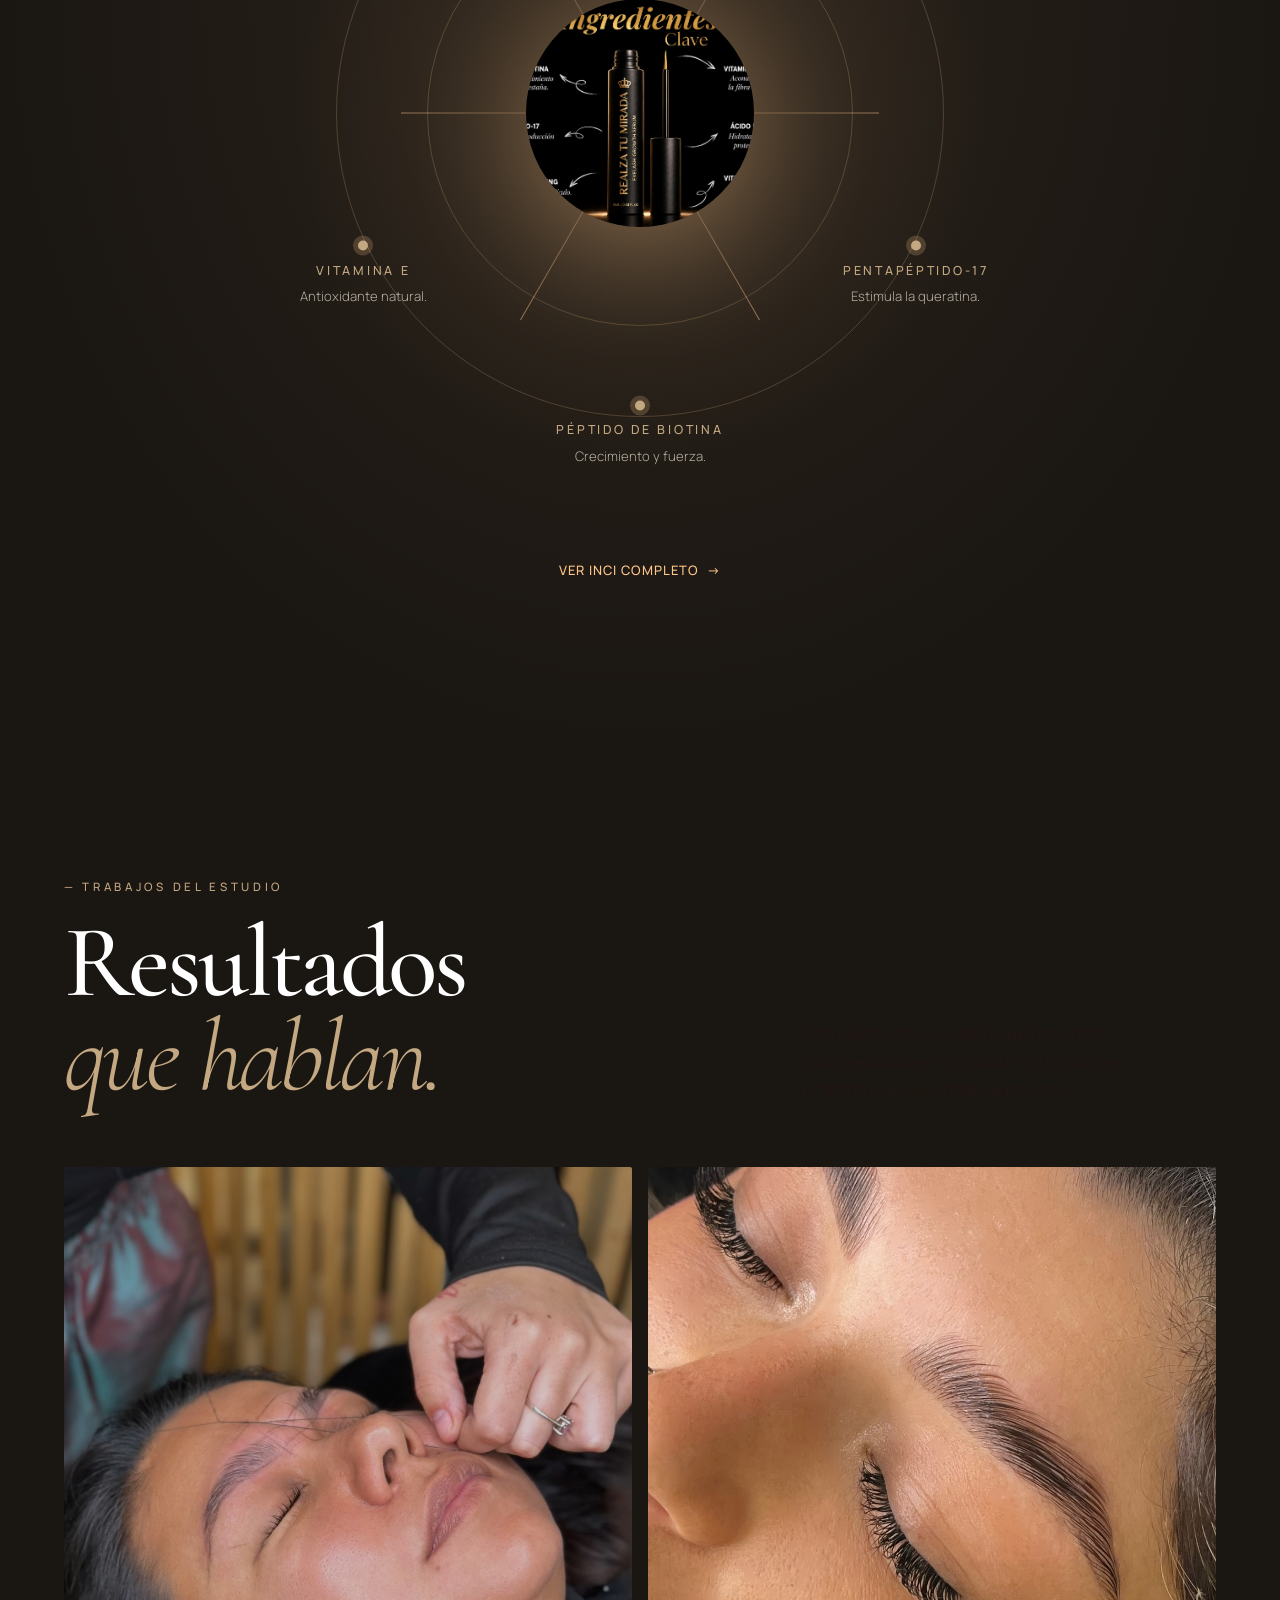
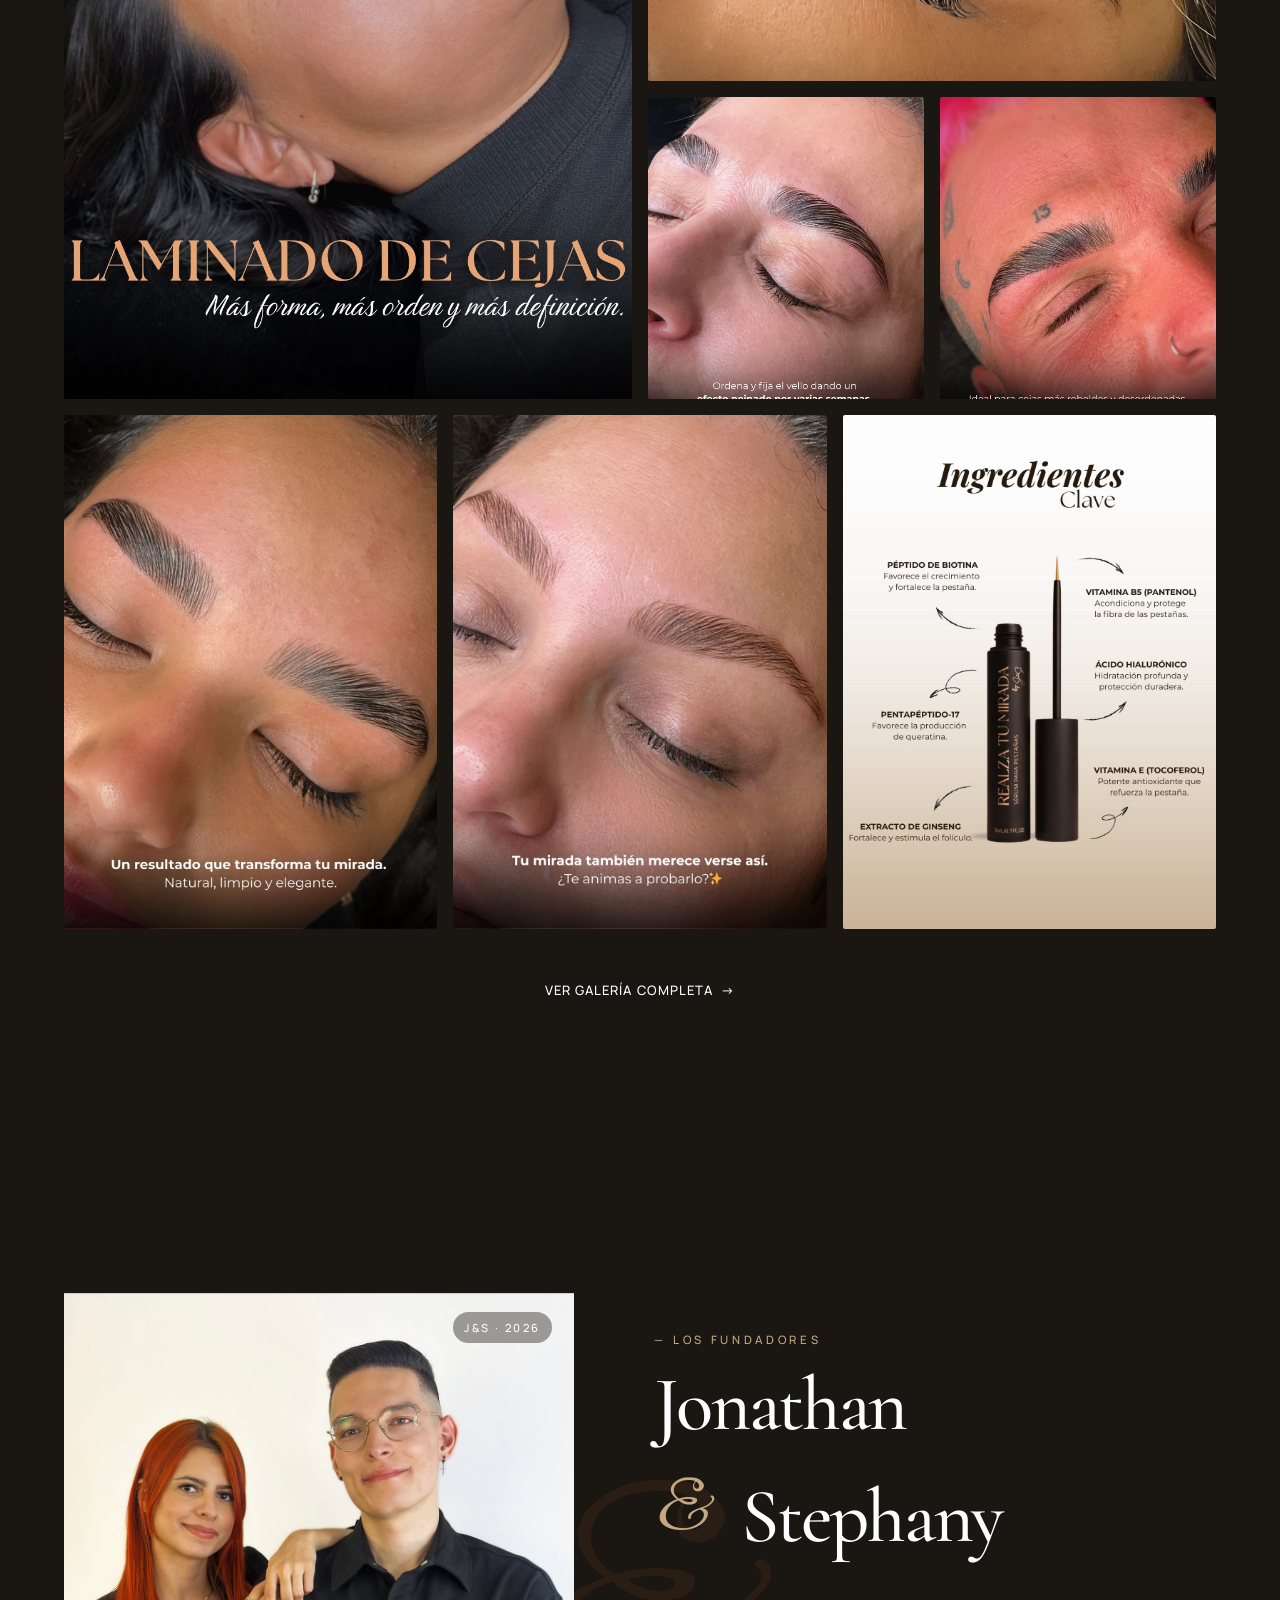
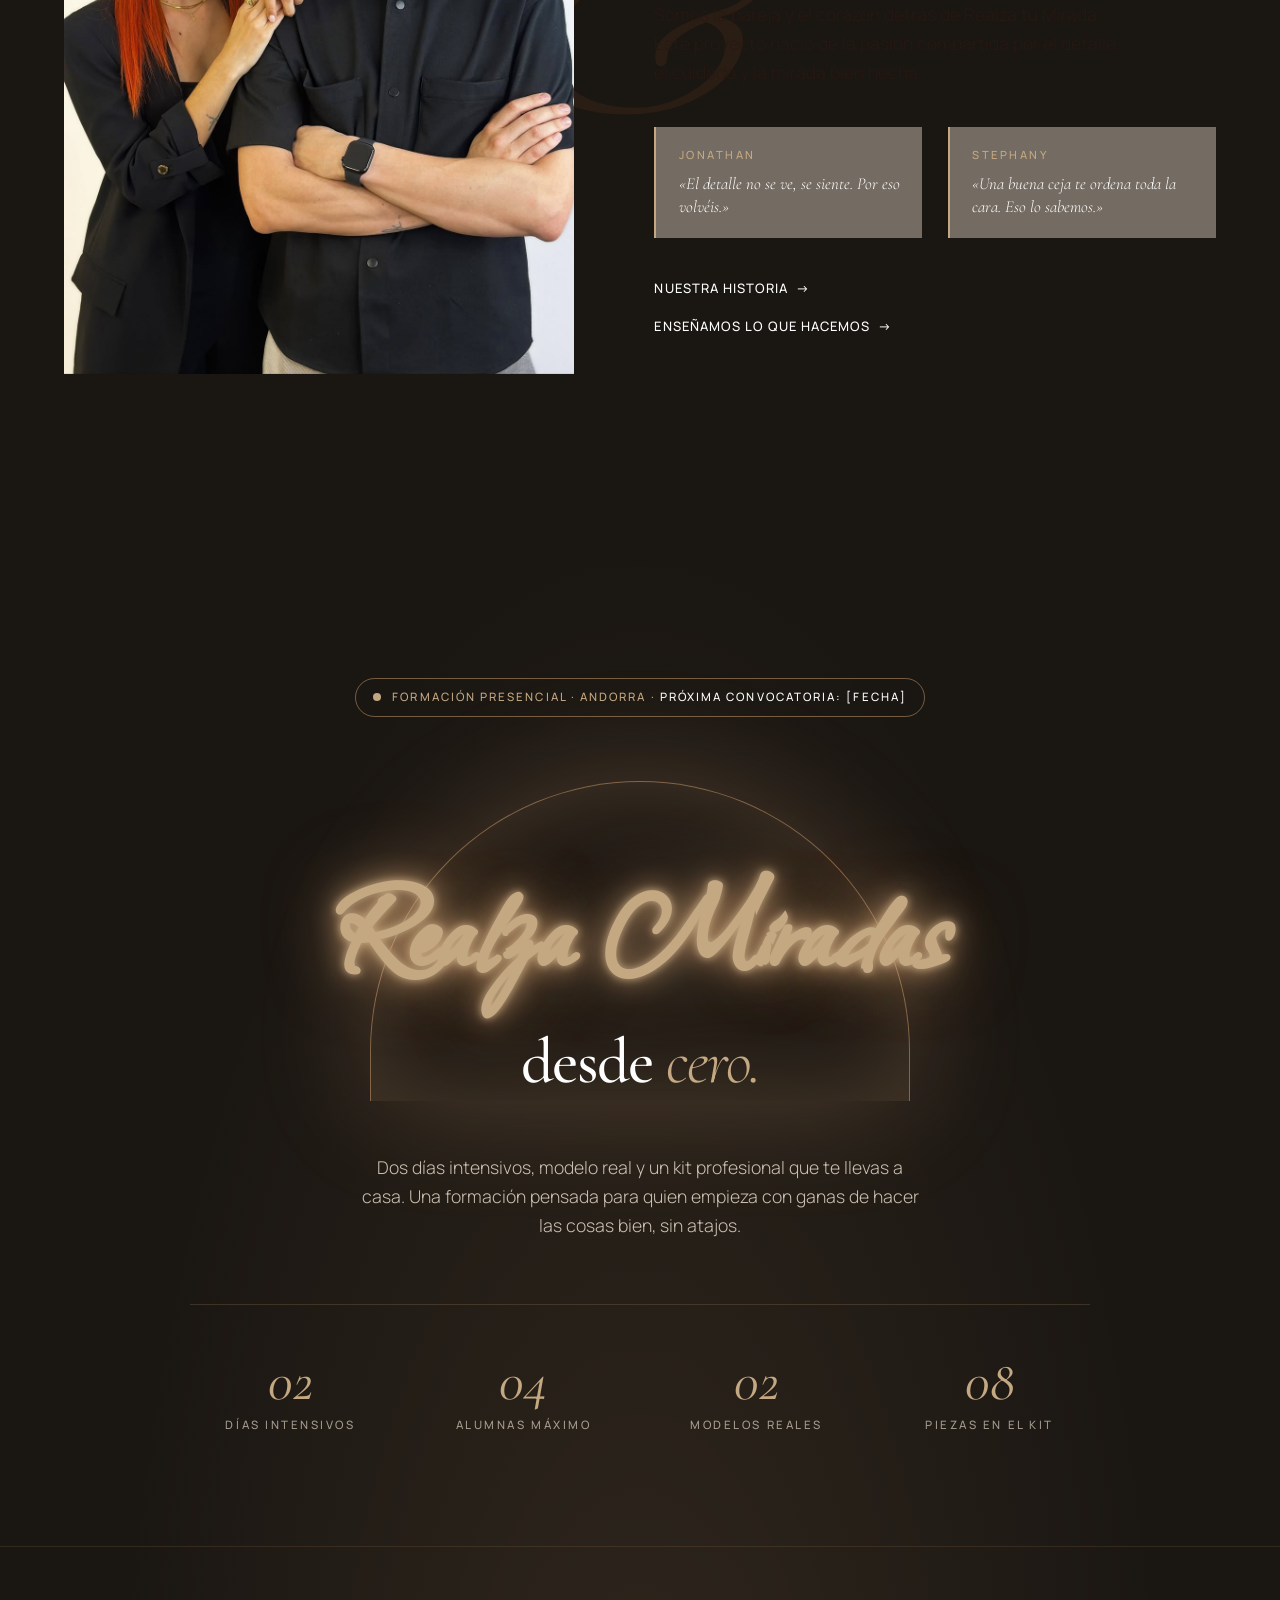
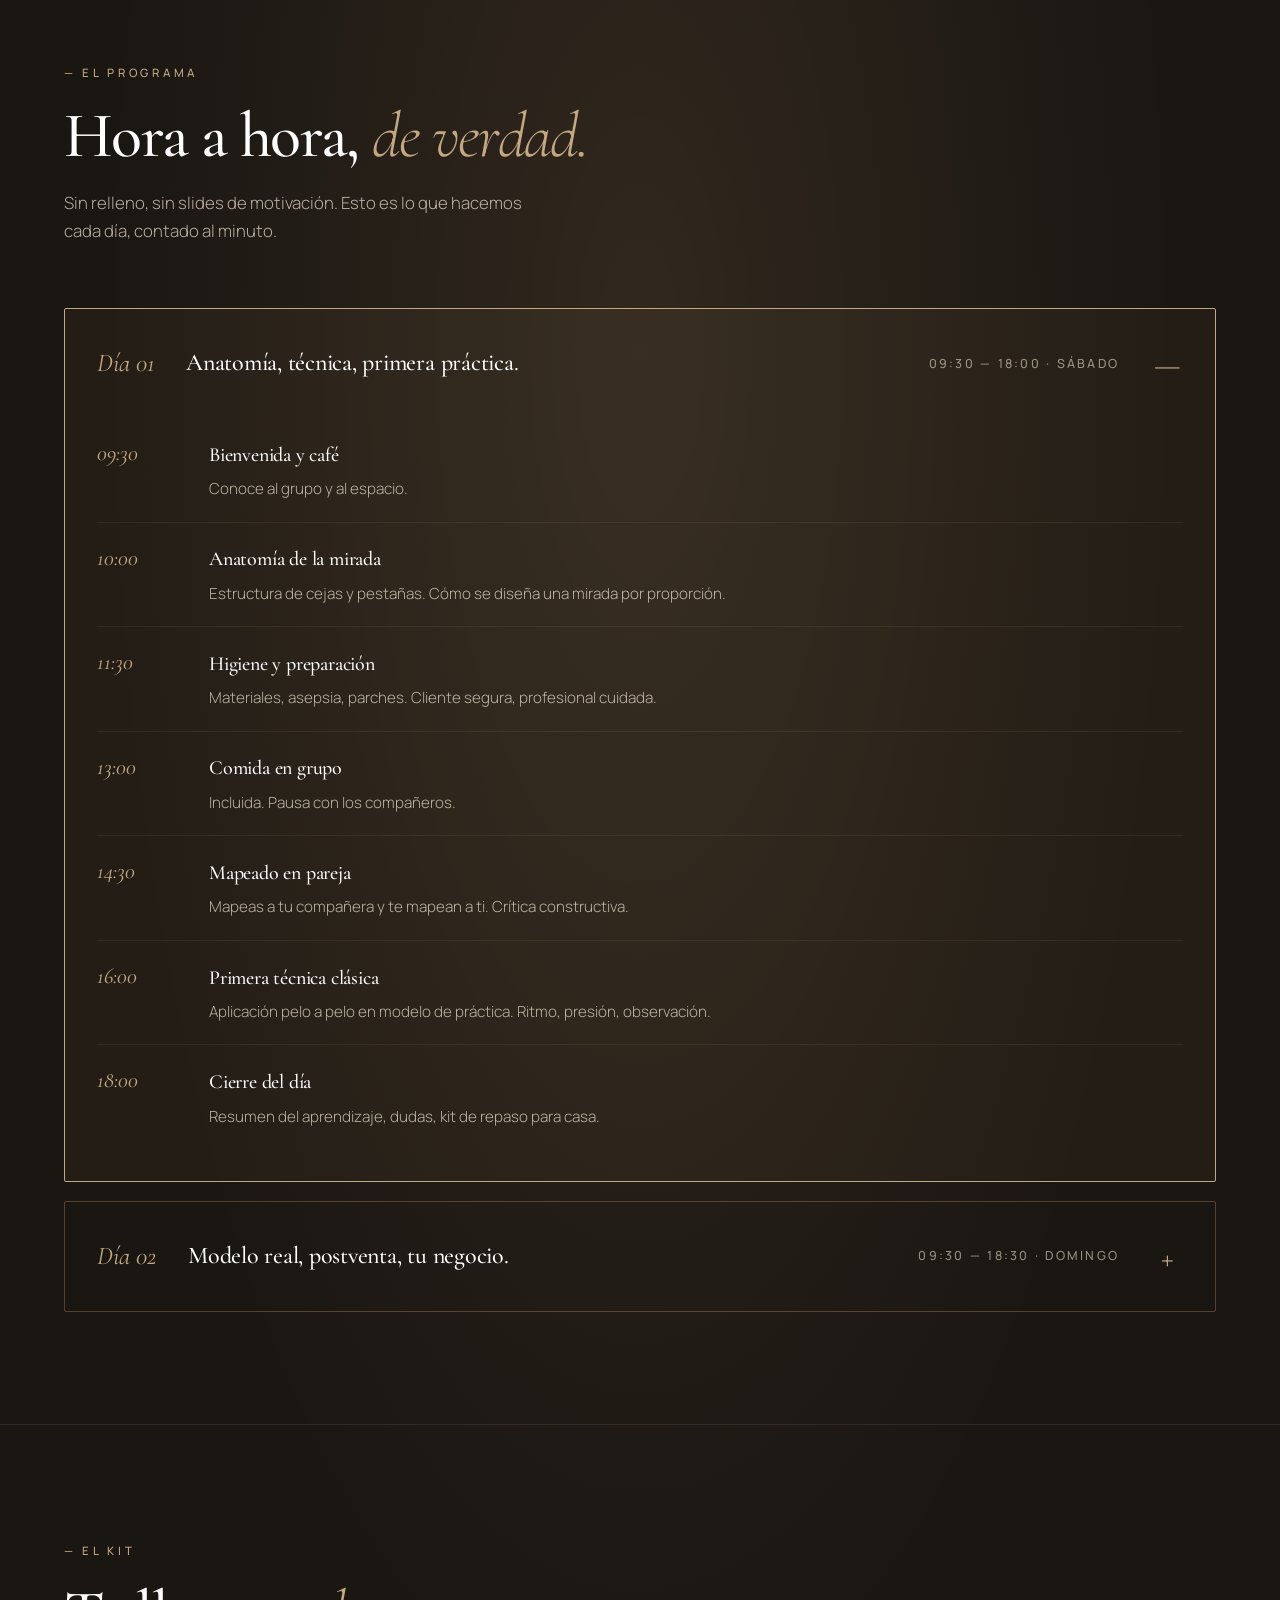
==== commit 5aee3964: "Sistema i18n completo: traducciones ES/CA/EN/FR, top bar con correo, ubicación, selector idiomas y c" ====
--- a/index.html
+++ b/index.html
@@ -309,6 +309,57 @@
 }
 .top-bar-icons a:hover,
 .top-bar-icons button:hover { opacity: 0.5; }
+.top-bar-cart {
+  display: inline-flex;
+  color: #1A1612;
+  cursor: default;
+}
+.top-bar-lang {
+  position: relative;
+  display: inline-flex;
+}
+.top-bar-lang-btn {
+  display: inline-flex;
+  align-items: center;
+  gap: 0.3rem;
+  background: none;
+  border: none;
+  color: #1A1612;
+  cursor: pointer;
+  padding: 0;
+  font-size: 0.68rem;
+  font-weight: 600;
+  letter-spacing: 0.1em;
+  transition: opacity 0.3s ease;
+}
+.top-bar-lang-btn:hover { opacity: 0.5; }
+.top-bar-lang-dropdown {
+  display: none;
+  position: absolute;
+  top: 100%;
+  right: 0;
+  margin-top: 8px;
+  background: #FFFFFF;
+  border: 1px solid #1A1612;
+  min-width: 120px;
+  z-index: 200;
+  flex-direction: column;
+}
+.top-bar-lang-dropdown.open { display: flex; }
+.top-bar-lang-dropdown button {
+  background: none;
+  border: none;
+  padding: 0.5rem 0.8rem;
+  text-align: left;
+  font-size: 0.72rem;
+  font-weight: 400;
+  color: #1A1612;
+  cursor: pointer;
+  letter-spacing: 0.06em;
+  transition: background 0.2s ease;
+}
+.top-bar-lang-dropdown button:hover { background: #f5f0eb; }
+.top-bar-lang-dropdown button.active { font-weight: 700; }
 
 @media (max-width: 768px) {
   .top-bar { height: 30px; }
@@ -2656,34 +2707,31 @@
       <span class="top-bar-name">Realza Tu Mirada</span>
     </div>
     <div class="top-bar-icons">
-      <!-- Buscar -->
-      <a href="#" aria-label="Buscar">
-        <svg width="16" height="16" viewBox="0 0 24 24" fill="none" stroke="currentColor" stroke-width="2"><circle cx="11" cy="11" r="7"/><path d="M21 21l-4.35-4.35"/></svg>
-      </a>
       <!-- Email -->
-      <a href="mailto:info@realzatumirada.com" aria-label="Email">
+      <a href="mailto:realzatumirada20@gmail.com" aria-label="Email">
         <svg width="16" height="16" viewBox="0 0 24 24" fill="none" stroke="currentColor" stroke-width="2"><rect x="2" y="4" width="20" height="16" rx="2"/><path d="M22 4L12 13 2 4"/></svg>
       </a>
-      <!-- Ayuda -->
-      <a href="#" aria-label="Ayuda">
-        <svg width="16" height="16" viewBox="0 0 24 24" fill="none" stroke="currentColor" stroke-width="2"><circle cx="12" cy="12" r="10"/><path d="M9 9a3 3 0 115.12 2.13c-.58.49-1.12 1.07-1.12 1.87v1"/><circle cx="12" cy="17" r=".5" fill="currentColor"/></svg>
+      <!-- Ubicación -->
+      <a href="https://maps.apple.com/place?address=Avinguda%20Carlemany,%2070,%20AD700%20Escaldes-Engordany,%20Andorra&coordinate=42.508664,1.535041&name=Realza%20Tu%20Mirada&place-id=IABF732F31EE991C8&map=explore" target="_blank" rel="noopener" aria-label="Ubicaci&oacute;n">
+        <svg width="16" height="16" viewBox="0 0 24 24" fill="none" stroke="currentColor" stroke-width="2"><path d="M21 10c0 7-9 13-9 13s-9-6-9-13a9 9 0 0118 0z"/><circle cx="12" cy="10" r="3"/></svg>
       </a>
-      <!-- Idioma -->
-      <a href="#" aria-label="Idioma">
-        <svg width="16" height="16" viewBox="0 0 24 24" fill="none" stroke="currentColor" stroke-width="2"><circle cx="12" cy="12" r="10"/><path d="M2 12h20M12 2a15.3 15.3 0 014 10 15.3 15.3 0 01-4 10 15.3 15.3 0 01-4-10A15.3 15.3 0 0112 2z"/></svg>
-      </a>
-      <!-- Usuario -->
-      <a href="#" aria-label="Mi cuenta">
-        <svg width="16" height="16" viewBox="0 0 24 24" fill="none" stroke="currentColor" stroke-width="2"><circle cx="12" cy="8" r="4"/><path d="M4 21v-1a6 6 0 0112 0v1"/></svg>
-      </a>
-      <!-- Favoritos -->
-      <a href="#" aria-label="Favoritos">
-        <svg width="16" height="16" viewBox="0 0 24 24" fill="none" stroke="currentColor" stroke-width="2"><path d="M20.84 4.61a5.5 5.5 0 00-7.78 0L12 5.67l-1.06-1.06a5.5 5.5 0 00-7.78 7.78L12 21.23l8.84-8.84a5.5 5.5 0 000-7.78z"/></svg>
-      </a>
-      <!-- Carrito -->
-      <a href="#" aria-label="Carrito">
+      <!-- Selector idioma -->
+      <div class="top-bar-lang" id="langSwitcher">
+        <button class="top-bar-lang-btn" id="langToggle" aria-label="Idioma">
+          <svg width="16" height="16" viewBox="0 0 24 24" fill="none" stroke="currentColor" stroke-width="2"><circle cx="12" cy="12" r="10"/><path d="M2 12h20M12 2a15.3 15.3 0 014 10 15.3 15.3 0 01-4 10 15.3 15.3 0 01-4-10A15.3 15.3 0 0112 2z"/></svg>
+          <span id="langCurrent">ES</span>
+        </button>
+        <div class="top-bar-lang-dropdown" id="langDropdown">
+          <button data-lang="es" class="active">Espa&ntilde;ol</button>
+          <button data-lang="ca">Catal&agrave;</button>
+          <button data-lang="en">English</button>
+          <button data-lang="fr">Fran&ccedil;ais</button>
+        </div>
+      </div>
+      <!-- Carrito (sin enlace) -->
+      <span class="top-bar-cart" aria-label="Tienda">
         <svg width="16" height="16" viewBox="0 0 24 24" fill="none" stroke="currentColor" stroke-width="2"><path d="M6 2L3 6v14a2 2 0 002 2h14a2 2 0 002-2V6l-3-4z"/><line x1="3" y1="6" x2="21" y2="6"/><path d="M16 10a4 4 0 01-8 0"/></svg>
-      </a>
+      </span>
     </div>
   </div>
 </div>
@@ -2695,10 +2743,10 @@
     </a>
 
     <nav class="header-nav">
-      <a href="#servicios">Servicios</a>
-      <a href="#serum">S&eacute;rum</a>
-      <a href="#formacion">Formaci&oacute;n</a>
-      <a href="#nosotros">Nosotros</a>
+      <a href="#servicios" data-i18n="nav-services">Servicios</a>
+      <a href="#serum" data-i18n="nav-serum">S&eacute;rum</a>
+      <a href="#formacion" data-i18n="nav-training">Formaci&oacute;n</a>
+      <a href="#nosotros" data-i18n="nav-about">Nosotros</a>
     </nav>
   </div>
 </header>
@@ -2706,7 +2754,7 @@
 <!-- STICKY RESERVE -->
 <a href="#reservar" class="sticky-reserve" id="sticky-reserve">
   <span class="dot"></span>
-  <span class="lbl">Reservar cita</span>
+  <span class="lbl" data-i18n="sticky-reserve">Reservar cita</span>
   <span class="arrow">&rarr;</span>
 </a>
 
@@ -2730,7 +2778,7 @@
 <!-- MARQUEE                                                        -->
 <!-- ============================================================= -->
 <div class="vb-marquee" aria-hidden="true">
-  <div class="vb-marquee-track">
+  <div class="vb-marquee-track" data-i18n-html="marquee-track">
     <span>Laminado de cejas</span><span class="sep">&#10038;</span><span>Lifting de pesta&ntilde;as</span><span class="sep">&#10038;</span><span>S&eacute;rum para pesta&ntilde;as</span><span class="sep">&#10038;</span><span>Dise&ntilde;o de mirada</span><span class="sep">&#10038;</span><span>Formaci&oacute;n profesional</span><span class="sep">&#10038;</span><span>Extensiones cl&aacute;sicas</span><span class="sep">&#10038;</span><span>Laminado de cejas</span><span class="sep">&#10038;</span><span>Lifting de pesta&ntilde;as</span><span class="sep">&#10038;</span><span>S&eacute;rum para pesta&ntilde;as</span><span class="sep">&#10038;</span><span>Dise&ntilde;o de mirada</span><span class="sep">&#10038;</span><span>Formaci&oacute;n profesional</span><span class="sep">&#10038;</span><span>Extensiones cl&aacute;sicas</span><span class="sep">&#10038;</span><span>Laminado de cejas</span><span class="sep">&#10038;</span><span>Lifting de pesta&ntilde;as</span><span class="sep">&#10038;</span><span>S&eacute;rum para pesta&ntilde;as</span><span class="sep">&#10038;</span><span>Dise&ntilde;o de mirada</span><span class="sep">&#10038;</span><span>Formaci&oacute;n profesional</span><span class="sep">&#10038;</span><span>Extensiones cl&aacute;sicas</span><span class="sep">&#10038;</span>
   </div>
 </div>
@@ -2741,17 +2789,17 @@
 <section class="vb-manifest" id="manifest" data-shift="manifest">
   <div class="vb-manifest-sticky">
     <div class="container">
-      <div class="reveal"><div class="vb-eyebrow">&mdash; Manifiesto</div></div>
+      <div class="reveal"><div class="vb-eyebrow" data-i18n="manifest-eyebrow">&mdash; Manifiesto</div></div>
       <p class="vb-manifest-text">
-        <span class="vb-frag">El cuidado</span>
-        <span class="vb-frag">no es</span>
-        <span class="vb-frag">un extra,</span>
-        <span class="vb-frag gold">es parte</span>
-        <span class="vb-frag">de tu</span>
-        <span class="vb-frag ital gold">rutina.</span>
+        <span class="vb-frag" data-i18n="manifest-1">El cuidado</span>
+        <span class="vb-frag" data-i18n="manifest-2">no es</span>
+        <span class="vb-frag" data-i18n="manifest-3">un extra,</span>
+        <span class="vb-frag gold" data-i18n="manifest-4">es parte</span>
+        <span class="vb-frag" data-i18n="manifest-5">de tu</span>
+        <span class="vb-frag ital gold" data-i18n="manifest-6">rutina.</span>
       </p>
       <div class="reveal" style="transition-delay:0.3s">
-        <div class="vb-manifest-sig">&mdash; J&amp;S, fundadores</div>
+        <div class="vb-manifest-sig" data-i18n="manifest-sig">&mdash; J&amp;S, fundadores</div>
       </div>
     </div>
     <div class="vb-manifest-progress">
@@ -2766,9 +2814,9 @@
 <section class="vb-services" id="servicios" data-shift="services">
   <div class="container">
     <div class="reveal vb-section-head">
-      <div class="vb-eyebrow">&mdash; El cat&aacute;logo</div>
-      <h2 class="vb-section-h">Cuatro cap&iacute;tulos<br /><span class="ital">de mirada.</span></h2>
-      <p class="vb-section-sub">Cada cita es una conversaci&oacute;n con tu rostro antes de poner las manos. Esto es lo que ofrecemos.</p>
+      <div class="vb-eyebrow" data-i18n="svc-eyebrow">&mdash; El cat&aacute;logo</div>
+      <h2 class="vb-section-h" data-i18n-html="svc-title">Cuatro cap&iacute;tulos<br /><span class="ital">de mirada.</span></h2>
+      <p class="vb-section-sub" data-i18n="svc-sub">Cada cita es una conversaci&oacute;n con tu rostro antes de poner las manos. Esto es lo que ofrecemos.</p>
     </div>
 
     <!-- Service I -->
@@ -2779,17 +2827,17 @@
         <span class="vb-chapter-corner-tag">60 min</span>
       </div>
       <div class="vb-chapter-text">
-        <div class="vb-chapter-micro"><span class="dot"></span>Cap&iacute;tulo uno &middot; I</div>
-        <h3 class="vb-chapter-h">Laminado <span class="ital">de cejas.</span></h3>
-        <p class="vb-chapter-desc">Disciplinamos cada pelo con respeto a su nacimiento. M&aacute;s forma, m&aacute;s orden, m&aacute;s definici&oacute;n &mdash; sin que pierdas esa textura natural que solo tu rostro tiene.</p>
+        <div class="vb-chapter-micro"><span class="dot"></span><span data-i18n="svc1-micro">Cap&iacute;tulo uno &middot; I</span></div>
+        <h3 class="vb-chapter-h" data-i18n-html="svc1-title">Laminado <span class="ital">de cejas.</span></h3>
+        <p class="vb-chapter-desc" data-i18n="svc1-desc">Disciplinamos cada pelo con respeto a su nacimiento. M&aacute;s forma, m&aacute;s orden, m&aacute;s definici&oacute;n &mdash; sin que pierdas esa textura natural que solo tu rostro tiene.</p>
         <ul class="vb-chapter-bullets">
-          <li><span class="b-mark">&#10038;</span>Dura 5&ndash;8 semanas</li>
-          <li><span class="b-mark">&#10038;</span>Dise&ntilde;o personalizado</li>
-          <li><span class="b-mark">&#10038;</span>Cejas finas o pobladas</li>
+          <li><span class="b-mark">&#10038;</span><span data-i18n="svc1-bullet1">Dura 5&ndash;8 semanas</span></li>
+          <li><span class="b-mark">&#10038;</span><span data-i18n="svc1-bullet2">Dise&ntilde;o personalizado</span></li>
+          <li><span class="b-mark">&#10038;</span><span data-i18n="svc1-bullet3">Cejas finas o pobladas</span></li>
         </ul>
         <div class="vb-chapter-actions">
-          <a href="#reservar" class="btn btn-primary">Reservar<span class="arrow">&rarr;</span></a>
-          <a href="#" class="link-arrow">Ver detalle <span class="arrow">&rarr;</span></a>
+          <a href="#reservar" class="btn btn-primary"><span data-i18n="btn-reservar">Reservar</span><span class="arrow">&rarr;</span></a>
+          <a href="#" class="link-arrow"><span data-i18n="btn-detail">Ver detalle</span> <span class="arrow">&rarr;</span></a>
         </div>
       </div>
     </div>
@@ -2802,17 +2850,17 @@
         <span class="vb-chapter-corner-tag">75 min</span>
       </div>
       <div class="vb-chapter-text">
-        <div class="vb-chapter-micro"><span class="dot"></span>Cap&iacute;tulo dos &middot; II</div>
-        <h3 class="vb-chapter-h">Lifting <span class="ital">de pesta&ntilde;as.</span></h3>
-        <p class="vb-chapter-desc">Levantamos tus pesta&ntilde;as desde la ra&iacute;z para crear una curva natural que abre toda la mirada. Resultado limpio que dura casi dos meses, sin maquillaje.</p>
+        <div class="vb-chapter-micro"><span class="dot"></span><span data-i18n="svc2-micro">Cap&iacute;tulo dos &middot; II</span></div>
+        <h3 class="vb-chapter-h" data-i18n-html="svc2-title">Lifting <span class="ital">de pesta&ntilde;as.</span></h3>
+        <p class="vb-chapter-desc" data-i18n="svc2-desc">Levantamos tus pesta&ntilde;as desde la ra&iacute;z para crear una curva natural que abre toda la mirada. Resultado limpio que dura casi dos meses, sin maquillaje.</p>
         <ul class="vb-chapter-bullets">
-          <li><span class="b-mark">&#10038;</span>Resultado al instante</li>
-          <li><span class="b-mark">&#10038;</span>Hasta 7 semanas</li>
-          <li><span class="b-mark">&#10038;</span>Apto con s&eacute;rum</li>
+          <li><span class="b-mark">&#10038;</span><span data-i18n="svc2-bullet1">Resultado al instante</span></li>
+          <li><span class="b-mark">&#10038;</span><span data-i18n="svc2-bullet2">Hasta 7 semanas</span></li>
+          <li><span class="b-mark">&#10038;</span><span data-i18n="svc2-bullet3">Apto con s&eacute;rum</span></li>
         </ul>
         <div class="vb-chapter-actions">
-          <a href="#reservar" class="btn btn-primary">Reservar<span class="arrow">&rarr;</span></a>
-          <a href="#" class="link-arrow">Ver detalle <span class="arrow">&rarr;</span></a>
+          <a href="#reservar" class="btn btn-primary"><span data-i18n="btn-reservar">Reservar</span><span class="arrow">&rarr;</span></a>
+          <a href="#" class="link-arrow"><span data-i18n="btn-detail">Ver detalle</span> <span class="arrow">&rarr;</span></a>
         </div>
       </div>
     </div>
@@ -2825,17 +2873,17 @@
         <span class="vb-chapter-corner-tag">120 min</span>
       </div>
       <div class="vb-chapter-text">
-        <div class="vb-chapter-micro"><span class="dot"></span>Cap&iacute;tulo tres &middot; III</div>
-        <h3 class="vb-chapter-h">Extensiones <span class="ital">cl&aacute;sicas.</span></h3>
-        <p class="vb-chapter-desc">Pelo a pelo, mapeadas a la forma de tus ojos. Volumen real que se siente tuyo desde el primer parpadeo, no postizo ni estridente.</p>
+        <div class="vb-chapter-micro"><span class="dot"></span><span data-i18n="svc3-micro">Cap&iacute;tulo tres &middot; III</span></div>
+        <h3 class="vb-chapter-h" data-i18n-html="svc3-title">Extensiones <span class="ital">cl&aacute;sicas.</span></h3>
+        <p class="vb-chapter-desc" data-i18n="svc3-desc">Pelo a pelo, mapeadas a la forma de tus ojos. Volumen real que se siente tuyo desde el primer parpadeo, no postizo ni estridente.</p>
         <ul class="vb-chapter-bullets">
-          <li><span class="b-mark">&#10038;</span>Sesi&oacute;n inicial 2 h</li>
-          <li><span class="b-mark">&#10038;</span>Retoque cada 3 sem.</li>
-          <li><span class="b-mark">&#10038;</span>Adhesivo hipoalerg&eacute;nico</li>
+          <li><span class="b-mark">&#10038;</span><span data-i18n="svc3-bullet1">Sesi&oacute;n inicial 2 h</span></li>
+          <li><span class="b-mark">&#10038;</span><span data-i18n="svc3-bullet2">Retoque cada 3 sem.</span></li>
+          <li><span class="b-mark">&#10038;</span><span data-i18n="svc3-bullet3">Adhesivo hipoalerg&eacute;nico</span></li>
         </ul>
         <div class="vb-chapter-actions">
-          <a href="#reservar" class="btn btn-primary">Reservar<span class="arrow">&rarr;</span></a>
-          <a href="#" class="link-arrow">Ver detalle <span class="arrow">&rarr;</span></a>
+          <a href="#reservar" class="btn btn-primary"><span data-i18n="btn-reservar">Reservar</span><span class="arrow">&rarr;</span></a>
+          <a href="#" class="link-arrow"><span data-i18n="btn-detail">Ver detalle</span> <span class="arrow">&rarr;</span></a>
         </div>
       </div>
     </div>
@@ -2848,17 +2896,17 @@
         <span class="vb-chapter-corner-tag">90 min</span>
       </div>
       <div class="vb-chapter-text">
-        <div class="vb-chapter-micro"><span class="dot"></span>Cap&iacute;tulo cuatro &middot; IV</div>
-        <h3 class="vb-chapter-h">Dise&ntilde;o <span class="ital">de mirada.</span></h3>
-        <p class="vb-chapter-desc">Un estudio sin prisa de tu rostro, proporci&oacute;n y rasgos para dise&ntilde;ar la combinaci&oacute;n de servicios que m&aacute;s te favorece. Pensado solo para ti.</p>
+        <div class="vb-chapter-micro"><span class="dot"></span><span data-i18n="svc4-micro">Cap&iacute;tulo cuatro &middot; IV</span></div>
+        <h3 class="vb-chapter-h" data-i18n-html="svc4-title">Dise&ntilde;o <span class="ital">de mirada.</span></h3>
+        <p class="vb-chapter-desc" data-i18n="svc4-desc">Un estudio sin prisa de tu rostro, proporci&oacute;n y rasgos para dise&ntilde;ar la combinaci&oacute;n de servicios que m&aacute;s te favorece. Pensado solo para ti.</p>
         <ul class="vb-chapter-bullets">
-          <li><span class="b-mark">&#10038;</span>1 h de consulta</li>
-          <li><span class="b-mark">&#10038;</span>Mapeado fotogr&aacute;fico</li>
-          <li><span class="b-mark">&#10038;</span>Plan a 3 meses</li>
+          <li><span class="b-mark">&#10038;</span><span data-i18n="svc4-bullet1">1 h de consulta</span></li>
+          <li><span class="b-mark">&#10038;</span><span data-i18n="svc4-bullet2">Mapeado fotogr&aacute;fico</span></li>
+          <li><span class="b-mark">&#10038;</span><span data-i18n="svc4-bullet3">Plan a 3 meses</span></li>
         </ul>
         <div class="vb-chapter-actions">
-          <a href="#reservar" class="btn btn-primary">Reservar<span class="arrow">&rarr;</span></a>
-          <a href="#" class="link-arrow">Ver detalle <span class="arrow">&rarr;</span></a>
+          <a href="#reservar" class="btn btn-primary"><span data-i18n="btn-reservar">Reservar</span><span class="arrow">&rarr;</span></a>
+          <a href="#" class="link-arrow"><span data-i18n="btn-detail">Ver detalle</span> <span class="arrow">&rarr;</span></a>
         </div>
       </div>
     </div>
@@ -2870,8 +2918,8 @@
 <!-- ============================================================= -->
 <section class="vb-serum" id="serum" data-shift="serum">
   <div class="vb-serum-bigtype" aria-hidden="true">
-    <span class="t1">S&Eacute;RUM</span>
-    <span class="t2">para pesta&ntilde;as</span>
+    <span class="t1" data-i18n="serum-big1">S&Eacute;RUM</span>
+    <span class="t2" data-i18n="serum-big2">para pesta&ntilde;as</span>
   </div>
 
   <div class="container vb-serum-grid">
@@ -2899,30 +2947,30 @@
     </div>
 
     <div class="vb-serum-text">
-      <div class="reveal"><div class="vb-eyebrow">&mdash; Producto estrella</div></div>
+      <div class="reveal"><div class="vb-eyebrow" data-i18n="serum-eyebrow">&mdash; Producto estrella</div></div>
       <h2 class="vb-serum-h">
-        <span>Un s&eacute;rum</span>
-        <span class="ital">&uacute;nico.</span>
+        <span data-i18n="serum-h1">Un s&eacute;rum</span>
+        <span class="ital" data-i18n="serum-h2">&uacute;nico.</span>
       </h2>
       <div class="reveal" style="transition-delay:0.15s">
-        <p class="vb-serum-lead">Una f&oacute;rmula que pensamos y probamos durante a&ntilde;os en el estudio. Aplicaci&oacute;n nocturna, resultados visibles en seis semanas.</p>
+        <p class="vb-serum-lead" data-i18n="serum-lead">Una f&oacute;rmula que pensamos y probamos durante a&ntilde;os en el estudio. Aplicaci&oacute;n nocturna, resultados visibles en seis semanas.</p>
       </div>
       <div class="reveal" style="transition-delay:0.25s">
         <div class="vb-serum-features">
-          <div class="f"><span class="ic">&#127793;</span><span>Vegano</span></div>
-          <div class="f"><span class="ic">&#10038;</span><span>Sin crueldad</span></div>
-          <div class="f"><span class="ic">&#9851;</span><span>100% natural</span></div>
-          <div class="f"><span class="ic">&#9680;</span><span>Compatible con extensiones</span></div>
+          <div class="f"><span class="ic">&#127793;</span><span data-i18n="serum-f1">Vegano</span></div>
+          <div class="f"><span class="ic">&#10038;</span><span data-i18n="serum-f2">Sin crueldad</span></div>
+          <div class="f"><span class="ic">&#9851;</span><span data-i18n="serum-f3">100% natural</span></div>
+          <div class="f"><span class="ic">&#9680;</span><span data-i18n="serum-f4">Compatible con extensiones</span></div>
         </div>
       </div>
       <div class="reveal" style="transition-delay:0.35s">
         <div class="vb-serum-actions">
-          <a class="btn btn-primary" href="#">A&ntilde;adir al carrito<span class="arrow">&rarr;</span></a>
-          <a class="link-arrow" href="#ingredientes">Ver f&oacute;rmula completa <span class="arrow">&rarr;</span></a>
+          <a class="btn btn-primary" href="#"><span data-i18n="serum-cart">A&ntilde;adir al carrito</span><span class="arrow">&rarr;</span></a>
+          <a class="link-arrow" href="#ingredientes"><span data-i18n="serum-formula-link">Ver f&oacute;rmula completa</span> <span class="arrow">&rarr;</span></a>
         </div>
       </div>
       <div class="reveal" style="transition-delay:0.45s">
-        <p class="vb-serum-trust">&#9733;&#9733;&#9733;&#9733;&#9733;  <em>4.9 / 5</em> &middot; 247 rese&ntilde;as verificadas</p>
+        <p class="vb-serum-trust">&#9733;&#9733;&#9733;&#9733;&#9733;  <em>4.9 / 5</em> &middot; <span data-i18n="serum-reviews">247 rese&ntilde;as verificadas</span></p>
       </div>
     </div>
   </div>
@@ -2934,88 +2982,88 @@
 <section class="vb-booking" id="reservar" data-shift="booking">
   <div class="container">
     <div class="reveal vb-section-head">
-      <div class="vb-eyebrow">&mdash; Reserva tu cita</div>
-      <h2 class="vb-section-h">En tres pasos,<br/><span class="ital">a tu mirada.</span></h2>
+      <div class="vb-eyebrow" data-i18n="book-eyebrow">&mdash; Reserva tu cita</div>
+      <h2 class="vb-section-h" data-i18n-html="book-title">En tres pasos,<br/><span class="ital">a tu mirada.</span></h2>
     </div>
 
     <div class="reveal vb-booking-shell">
       <div class="vb-booking-steps">
         <div class="step active" id="step-ind-1">
           <span class="step-num">01</span>
-          <span class="step-lbl">Servicio</span>
+          <span class="step-lbl" data-i18n="book-step1">Servicio</span>
         </div>
         <span class="step-line"></span>
         <div class="step" id="step-ind-2">
           <span class="step-num">02</span>
-          <span class="step-lbl">Fecha y hora</span>
+          <span class="step-lbl" data-i18n="book-step2">Fecha y hora</span>
         </div>
         <span class="step-line"></span>
         <div class="step" id="step-ind-3">
           <span class="step-num">03</span>
-          <span class="step-lbl">Confirmar</span>
+          <span class="step-lbl" data-i18n="book-step3">Confirmar</span>
         </div>
       </div>
 
       <div class="vb-booking-panel">
         <!-- STEP 1 -->
         <div class="vb-booking-pane" id="booking-step-1">
-          <div class="vb-booking-pane-h">&iquest;Qu&eacute; te apetece hoy?</div>
+          <div class="vb-booking-pane-h" data-i18n="book-pane1-h">&iquest;Qu&eacute; te apetece hoy?</div>
           <div class="vb-booking-services-grid">
             <button type="button" class="vb-booking-svc" data-svc="laminado">
-              <span class="t">Laminado de cejas</span>
-              <span class="d">60 min &middot; Consulta</span>
+              <span class="t" data-i18n="book-svc1-t">Laminado de cejas</span>
+              <span class="d" data-i18n="book-svc1-d">60 min &middot; Consulta</span>
             </button>
             <button type="button" class="vb-booking-svc" data-svc="lifting">
-              <span class="t">Lifting de pesta&ntilde;as</span>
-              <span class="d">75 min &middot; Consulta</span>
+              <span class="t" data-i18n="book-svc2-t">Lifting de pesta&ntilde;as</span>
+              <span class="d" data-i18n="book-svc2-d">75 min &middot; Consulta</span>
             </button>
             <button type="button" class="vb-booking-svc" data-svc="extensiones">
-              <span class="t">Extensiones cl&aacute;sicas</span>
-              <span class="d">120 min &middot; Consulta</span>
+              <span class="t" data-i18n="book-svc3-t">Extensiones cl&aacute;sicas</span>
+              <span class="d" data-i18n="book-svc3-d">120 min &middot; Consulta</span>
             </button>
             <button type="button" class="vb-booking-svc" data-svc="diseno">
-              <span class="t">Dise&ntilde;o de mirada</span>
-              <span class="d">90 min &middot; Consulta</span>
+              <span class="t" data-i18n="book-svc4-t">Dise&ntilde;o de mirada</span>
+              <span class="d" data-i18n="book-svc4-d">90 min &middot; Consulta</span>
             </button>
           </div>
           <div class="vb-booking-foot">
             <span></span>
-            <button class="btn btn-primary" id="booking-next-1" disabled>Siguiente <span class="arrow">&rarr;</span></button>
+            <button class="btn btn-primary" id="booking-next-1" disabled><span data-i18n="btn-next">Siguiente</span> <span class="arrow">&rarr;</span></button>
           </div>
         </div>
 
         <!-- STEP 2 -->
         <div class="vb-booking-pane" id="booking-step-2" style="display:none">
-          <div class="vb-booking-pane-h">Elige el d&iacute;a</div>
+          <div class="vb-booking-pane-h" data-i18n="book-pane2-h1">Elige el d&iacute;a</div>
           <div class="vb-booking-days" id="booking-days"></div>
-          <div class="vb-booking-pane-h" style="margin-top:2rem">Elige la hora</div>
+          <div class="vb-booking-pane-h" style="margin-top:2rem" data-i18n="book-pane2-h2">Elige la hora</div>
           <div class="vb-booking-times" id="booking-times"></div>
           <div class="vb-booking-foot">
-            <button class="link-arrow" id="booking-back-2"><span class="arrow rev">&larr;</span> Atr&aacute;s</button>
-            <button class="btn btn-primary" id="booking-next-2" disabled>Siguiente <span class="arrow">&rarr;</span></button>
+            <button class="link-arrow" id="booking-back-2"><span class="arrow rev">&larr;</span> <span data-i18n="btn-back">Atr&aacute;s</span></button>
+            <button class="btn btn-primary" id="booking-next-2" disabled><span data-i18n="btn-next">Siguiente</span> <span class="arrow">&rarr;</span></button>
           </div>
         </div>
 
         <!-- STEP 3 -->
         <div class="vb-booking-pane" id="booking-step-3" style="display:none">
-          <div class="vb-booking-pane-h">Confirma tu cita</div>
+          <div class="vb-booking-pane-h" data-i18n="book-pane3-h">Confirma tu cita</div>
           <div class="vb-booking-summary">
-            <div class="row"><span class="lbl">Servicio</span><span class="val" id="sum-service"></span></div>
-            <div class="row"><span class="lbl">Fecha</span><span class="val" id="sum-date"></span></div>
-            <div class="row"><span class="lbl">Hora</span><span class="val" id="sum-time"></span></div>
-            <div class="row"><span class="lbl">Estudio</span><span class="val">Av. Carlemany 73, 2-A &middot; Escaldes-Engordany</span></div>
+            <div class="row"><span class="lbl" data-i18n="book-lbl-service">Servicio</span><span class="val" id="sum-service"></span></div>
+            <div class="row"><span class="lbl" data-i18n="book-lbl-date">Fecha</span><span class="val" id="sum-date"></span></div>
+            <div class="row"><span class="lbl" data-i18n="book-lbl-time">Hora</span><span class="val" id="sum-time"></span></div>
+            <div class="row"><span class="lbl" data-i18n="book-lbl-studio">Estudio</span><span class="val">Av. Carlemany 73, 2-A &middot; Escaldes-Engordany</span></div>
           </div>
           <div class="vb-booking-form">
-            <div class="vb-booking-field"><label>Nombre</label><input type="text" placeholder="Tu nombre completo" /></div>
-            <div class="vb-booking-field"><label>Email</label><input type="email" placeholder="tu@correo.com" /></div>
-            <div class="vb-booking-field"><label>Tel&eacute;fono</label><input type="tel" placeholder="+376 ..." /></div>
-            <div class="vb-booking-field full"><label>Notas (opcional)</label><textarea rows="3" placeholder="Alergias, primera vez, cualquier cosa&hellip;"></textarea></div>
+            <div class="vb-booking-field"><label data-i18n="book-lbl-name">Nombre</label><input type="text" placeholder="Tu nombre completo" data-i18n-placeholder="book-ph-name" /></div>
+            <div class="vb-booking-field"><label>Email</label><input type="email" placeholder="tu@correo.com" data-i18n-placeholder="book-ph-email" /></div>
+            <div class="vb-booking-field"><label data-i18n="book-lbl-phone">Tel&eacute;fono</label><input type="tel" placeholder="+376 ..." /></div>
+            <div class="vb-booking-field full"><label data-i18n="book-lbl-notes">Notas (opcional)</label><textarea rows="3" placeholder="Alergias, primera vez, cualquier cosa&hellip;" data-i18n-placeholder="book-ph-notes"></textarea></div>
           </div>
           <div class="vb-booking-foot">
-            <button class="link-arrow" id="booking-back-3"><span class="arrow rev">&larr;</span> Atr&aacute;s</button>
-            <button class="btn btn-primary">Confirmar cita <span class="arrow">&rarr;</span></button>
+            <button class="link-arrow" id="booking-back-3"><span class="arrow rev">&larr;</span> <span data-i18n="btn-back">Atr&aacute;s</span></button>
+            <button class="btn btn-primary"><span data-i18n="btn-confirm">Confirmar cita</span> <span class="arrow">&rarr;</span></button>
           </div>
-          <p class="vb-booking-tiny">Al reservar, recibir&aacute;s un correo de confirmaci&oacute;n y un recordatorio 24 h antes.</p>
+          <p class="vb-booking-tiny" data-i18n="book-disclaimer">Al reservar, recibir&aacute;s un correo de confirmaci&oacute;n y un recordatorio 24 h antes.</p>
         </div>
       </div>
     </div>
@@ -3028,8 +3076,8 @@
 <section class="vb-ingredients" id="ingredientes" data-shift="ingred">
   <div class="container">
     <div class="reveal vb-section-head light">
-      <div class="vb-eyebrow gold">&mdash; La f&oacute;rmula</div>
-      <h2 class="vb-section-h light">Seis ingredientes,<br /><span class="ital gold">una sola promesa.</span></h2>
+      <div class="vb-eyebrow gold" data-i18n="ingr-eyebrow">&mdash; La f&oacute;rmula</div>
+      <h2 class="vb-section-h light" data-i18n-html="ingr-title">Seis ingredientes,<br /><span class="ital gold">una sola promesa.</span></h2>
     </div>
 
     <div class="vb-orbit">
@@ -3051,38 +3099,38 @@
       <!-- Nodes -->
       <div class="vb-orbit-node" style="left:50%;top:92%">
         <div class="dot"></div>
-        <h4>P&eacute;ptido de biotina</h4>
-        <p>Crecimiento y fuerza.</p>
+        <h4 data-i18n="ingr1-h">P&eacute;ptido de biotina</h4>
+        <p data-i18n="ingr1-p">Crecimiento y fuerza.</p>
       </div>
       <div class="vb-orbit-node" style="left:86.3%;top:71%">
         <div class="dot"></div>
         <h4>Pentap&eacute;ptido-17</h4>
-        <p>Estimula la queratina.</p>
+        <p data-i18n="ingr2-p">Estimula la queratina.</p>
       </div>
       <div class="vb-orbit-node" style="left:86.3%;top:29%">
         <div class="dot"></div>
         <h4>Ginseng</h4>
-        <p>Activa el fol&iacute;culo.</p>
+        <p data-i18n="ingr3-p">Activa el fol&iacute;culo.</p>
       </div>
       <div class="vb-orbit-node" style="left:50%;top:8%">
         <div class="dot"></div>
         <h4>Vitamina B5</h4>
-        <p>Acondiciona la fibra.</p>
+        <p data-i18n="ingr4-p">Acondiciona la fibra.</p>
       </div>
       <div class="vb-orbit-node" style="left:13.6%;top:29%">
         <div class="dot"></div>
-        <h4>&Aacute;cido hialur&oacute;nico</h4>
-        <p>Hidrataci&oacute;n profunda.</p>
+        <h4 data-i18n="ingr5-h">&Aacute;cido hialur&oacute;nico</h4>
+        <p data-i18n="ingr5-p">Hidrataci&oacute;n profunda.</p>
       </div>
       <div class="vb-orbit-node" style="left:13.6%;top:71%">
         <div class="dot"></div>
         <h4>Vitamina E</h4>
-        <p>Antioxidante natural.</p>
+        <p data-i18n="ingr6-p">Antioxidante natural.</p>
       </div>
     </div>
 
     <div class="vb-ingredients-foot">
-      <a href="#" class="link-arrow" style="color:#FFC58A">Ver INCI completo <span class="arrow">&rarr;</span></a>
+      <a href="#" class="link-arrow" style="color:#FFC58A"><span data-i18n="ingr-link">Ver INCI completo</span> <span class="arrow">&rarr;</span></a>
     </div>
   </div>
 </section>
@@ -3094,10 +3142,10 @@
   <div class="container">
     <div class="reveal vb-gallery-head">
       <div>
-        <div class="vb-eyebrow">&mdash; Trabajos del estudio</div>
-        <h2 class="vb-section-h" style="margin-top:1rem">Resultados<br/><span class="ital">que hablan.</span></h2>
-      </div>
-      <p class="vb-section-sub" style="max-width:34ch">Una colecci&oacute;n viva de lo que hacemos cada semana en el estudio. Sin retoques ni filtros que escondan la piel real.</p>
+        <div class="vb-eyebrow" data-i18n="gallery-eyebrow">&mdash; Trabajos del estudio</div>
+        <h2 class="vb-section-h" style="margin-top:1rem" data-i18n-html="gallery-title">Resultados<br/><span class="ital">que hablan.</span></h2>
+      </div>
+      <p class="vb-section-sub" style="max-width:34ch" data-i18n="gallery-sub">Una colecci&oacute;n viva de lo que hacemos cada semana en el estudio. Sin retoques ni filtros que escondan la piel real.</p>
     </div>
 
     <div class="vb-gallery-spread">
@@ -3111,7 +3159,7 @@
     </div>
 
     <div class="vb-gallery-foot">
-      <a href="#" class="link-arrow">Ver galer&iacute;a completa <span class="arrow">&rarr;</span></a>
+      <a href="#" class="link-arrow"><span data-i18n="gallery-link">Ver galer&iacute;a completa</span> <span class="arrow">&rarr;</span></a>
     </div>
   </div>
 </section>
@@ -3127,30 +3175,30 @@
       <span class="vb-duo-caption">J&amp;S &middot; 2026</span>
     </div>
     <div class="vb-duo-text">
-      <div class="reveal"><div class="vb-eyebrow">&mdash; Los fundadores</div></div>
+      <div class="reveal"><div class="vb-eyebrow" data-i18n="duo-eyebrow">&mdash; Los fundadores</div></div>
       <h2 class="vb-duo-h">
         <span class="n1">Jonathan</span>
         <span class="n2"><span class="ital">&amp;</span> Stephany</span>
       </h2>
       <div class="reveal" style="transition-delay:0.15s">
-        <p class="vb-duo-lead">Somos la pareja y el coraz&oacute;n detr&aacute;s de Realza tu Mirada. Este proyecto naci&oacute; de la pasi&oacute;n compartida por el detalle, el cuidado y la mirada bien hecha.</p>
+        <p class="vb-duo-lead" data-i18n="duo-lead">Somos la pareja y el coraz&oacute;n detr&aacute;s de Realza tu Mirada. Este proyecto naci&oacute; de la pasi&oacute;n compartida por el detalle, el cuidado y la mirada bien hecha.</p>
       </div>
       <div class="reveal" style="transition-delay:0.25s">
         <div class="vb-duo-quotes">
           <div class="q">
             <div class="role">Jonathan</div>
-            <p>&laquo;El detalle no se ve, se siente. Por eso volv&eacute;is.&raquo;</p>
+            <p data-i18n="duo-quote1">&laquo;El detalle no se ve, se siente. Por eso volv&eacute;is.&raquo;</p>
           </div>
           <div class="q">
             <div class="role">Stephany</div>
-            <p>&laquo;Una buena ceja te ordena toda la cara. Eso lo sabemos.&raquo;</p>
+            <p data-i18n="duo-quote2">&laquo;Una buena ceja te ordena toda la cara. Eso lo sabemos.&raquo;</p>
           </div>
         </div>
       </div>
       <div class="reveal" style="transition-delay:0.35s">
         <div class="vb-duo-actions">
-          <a href="#" class="link-arrow">Nuestra historia <span class="arrow">&rarr;</span></a>
-          <a href="#formacion" class="link-arrow">Ense&ntilde;amos lo que hacemos <span class="arrow">&rarr;</span></a>
+          <a href="#" class="link-arrow"><span data-i18n="duo-link1">Nuestra historia</span> <span class="arrow">&rarr;</span></a>
+          <a href="#formacion" class="link-arrow"><span data-i18n="duo-link2">Ense&ntilde;amos lo que hacemos</span> <span class="arrow">&rarr;</span></a>
         </div>
       </div>
     </div>
@@ -3169,26 +3217,26 @@
       <div class="reveal">
         <div class="vb-training-pill">
           <span class="dot"></span>
-          Formaci&oacute;n presencial &middot; Andorra &middot; <strong>Pr&oacute;xima convocatoria: [FECHA]</strong>
+          <span data-i18n-html="train-pill">Formaci&oacute;n presencial &middot; Andorra &middot; <strong>Pr&oacute;xima convocatoria: [FECHA]</strong></span>
         </div>
       </div>
 
       <div class="vb-training-neon-wrap">
         <div class="reveal" style="transition-delay:0.2s"><div class="vb-training-arch"></div></div>
-        <div class="reveal" style="transition-delay:0.3s"><h2 class="vb-training-neon">Realza Miradas</h2></div>
-        <div class="reveal" style="transition-delay:0.4s"><h3 class="vb-training-sub">desde <span class="ital">cero.</span></h3></div>
+        <div class="reveal" style="transition-delay:0.3s"><h2 class="vb-training-neon" data-i18n="train-neon">Realza Miradas</h2></div>
+        <div class="reveal" style="transition-delay:0.4s"><h3 class="vb-training-sub" data-i18n-html="train-sub">desde <span class="ital">cero.</span></h3></div>
       </div>
 
       <div class="reveal" style="transition-delay:0.5s">
-        <p class="vb-training-lead">Dos d&iacute;as intensivos, modelo real y un kit profesional que te llevas a casa. Una formaci&oacute;n pensada para quien empieza con ganas de hacer las cosas bien, sin atajos.</p>
+        <p class="vb-training-lead" data-i18n="train-lead">Dos d&iacute;as intensivos, modelo real y un kit profesional que te llevas a casa. Una formaci&oacute;n pensada para quien empieza con ganas de hacer las cosas bien, sin atajos.</p>
       </div>
 
       <div class="reveal" style="transition-delay:0.6s">
         <div class="vb-training-stats">
-          <div class="stat"><span class="n">02</span><span class="l">d&iacute;as intensivos</span></div>
-          <div class="stat"><span class="n">04</span><span class="l">alumnas m&aacute;ximo</span></div>
-          <div class="stat"><span class="n">02</span><span class="l">modelos reales</span></div>
-          <div class="stat"><span class="n">08</span><span class="l">piezas en el kit</span></div>
+          <div class="stat"><span class="n">02</span><span class="l" data-i18n="train-stat1">d&iacute;as intensivos</span></div>
+          <div class="stat"><span class="n">04</span><span class="l" data-i18n="train-stat2">alumnas m&aacute;ximo</span></div>
+          <div class="stat"><span class="n">02</span><span class="l" data-i18n="train-stat3">modelos reales</span></div>
+          <div class="stat"><span class="n">08</span><span class="l" data-i18n="train-stat4">piezas en el kit</span></div>
         </div>
       </div>
     </div>
@@ -3198,29 +3246,29 @@
   <div class="vb-training-part vb-training-program">
     <div class="container">
       <div class="reveal vb-training-section-h">
-        <div class="vb-eyebrow gold">&mdash; El programa</div>
-        <h3>Hora a hora,<span class="ital"> de verdad.</span></h3>
-        <p>Sin relleno, sin slides de motivaci&oacute;n. Esto es lo que hacemos cada d&iacute;a, contado al minuto.</p>
+        <div class="vb-eyebrow gold" data-i18n="train-prog-eyebrow">&mdash; El programa</div>
+        <h3 data-i18n-html="train-prog-h">Hora a hora,<span class="ital"> de verdad.</span></h3>
+        <p data-i18n="train-prog-sub">Sin relleno, sin slides de motivaci&oacute;n. Esto es lo que hacemos cada d&iacute;a, contado al minuto.</p>
       </div>
 
       <div class="vb-program">
         <!-- Day 1 -->
         <div class="vb-program-day open" id="program-day-1">
           <button type="button" class="vb-program-day-head" data-day="1">
-            <span class="vb-program-day-num">D&iacute;a 01</span>
-            <span class="vb-program-day-title">Anatom&iacute;a, t&eacute;cnica, primera pr&aacute;ctica.</span>
-            <span class="vb-program-day-meta">09:30 &mdash; 18:00 &middot; S&aacute;bado</span>
+            <span class="vb-program-day-num" data-i18n="train-day1-num">D&iacute;a 01</span>
+            <span class="vb-program-day-title" data-i18n="train-day1-title">Anatom&iacute;a, t&eacute;cnica, primera pr&aacute;ctica.</span>
+            <span class="vb-program-day-meta" data-i18n="train-day1-meta">09:30 &mdash; 18:00 &middot; S&aacute;bado</span>
             <span class="vb-program-day-icon">&mdash;</span>
           </button>
           <div class="vb-program-day-body">
             <ol class="vb-program-list">
-              <li><span class="t">09:30</span><div><h5>Bienvenida y caf&eacute;</h5><p>Conoce al grupo y al espacio.</p></div></li>
-              <li><span class="t">10:00</span><div><h5>Anatom&iacute;a de la mirada</h5><p>Estructura de cejas y pesta&ntilde;as. C&oacute;mo se dise&ntilde;a una mirada por proporci&oacute;n.</p></div></li>
-              <li><span class="t">11:30</span><div><h5>Higiene y preparaci&oacute;n</h5><p>Materiales, asepsia, parches. Cliente segura, profesional cuidada.</p></div></li>
-              <li><span class="t">13:00</span><div><h5>Comida en grupo</h5><p>Incluida. Pausa con los compa&ntilde;eros.</p></div></li>
-              <li><span class="t">14:30</span><div><h5>Mapeado en pareja</h5><p>Mapeas a tu compa&ntilde;era y te mapean a ti. Cr&iacute;tica constructiva.</p></div></li>
-              <li><span class="t">16:00</span><div><h5>Primera t&eacute;cnica cl&aacute;sica</h5><p>Aplicaci&oacute;n pelo a pelo en modelo de pr&aacute;ctica. Ritmo, presi&oacute;n, observaci&oacute;n.</p></div></li>
-              <li><span class="t">18:00</span><div><h5>Cierre del d&iacute;a</h5><p>Resumen del aprendizaje, dudas, kit de repaso para casa.</p></div></li>
+              <li><span class="t">09:30</span><div><h5 data-i18n="d1-1-h">Bienvenida y caf&eacute;</h5><p data-i18n="d1-1-p">Conoce al grupo y al espacio.</p></div></li>
+              <li><span class="t">10:00</span><div><h5 data-i18n="d1-2-h">Anatom&iacute;a de la mirada</h5><p data-i18n="d1-2-p">Estructura de cejas y pesta&ntilde;as. C&oacute;mo se dise&ntilde;a una mirada por proporci&oacute;n.</p></div></li>
+              <li><span class="t">11:30</span><div><h5 data-i18n="d1-3-h">Higiene y preparaci&oacute;n</h5><p data-i18n="d1-3-p">Materiales, asepsia, parches. Cliente segura, profesional cuidada.</p></div></li>
+              <li><span class="t">13:00</span><div><h5 data-i18n="d1-4-h">Comida en grupo</h5><p data-i18n="d1-4-p">Incluida. Pausa con los compa&ntilde;eros.</p></div></li>
+              <li><span class="t">14:30</span><div><h5 data-i18n="d1-5-h">Mapeado en pareja</h5><p data-i18n="d1-5-p">Mapeas a tu compa&ntilde;era y te mapean a ti. Cr&iacute;tica constructiva.</p></div></li>
+              <li><span class="t">16:00</span><div><h5 data-i18n="d1-6-h">Primera t&eacute;cnica cl&aacute;sica</h5><p data-i18n="d1-6-p">Aplicaci&oacute;n pelo a pelo en modelo de pr&aacute;ctica. Ritmo, presi&oacute;n, observaci&oacute;n.</p></div></li>
+              <li><span class="t">18:00</span><div><h5 data-i18n="d1-7-h">Cierre del d&iacute;a</h5><p data-i18n="d1-7-p">Resumen del aprendizaje, dudas, kit de repaso para casa.</p></div></li>
             </ol>
           </div>
         </div>
@@ -3228,20 +3276,20 @@
         <!-- Day 2 -->
         <div class="vb-program-day" id="program-day-2">
           <button type="button" class="vb-program-day-head" data-day="2">
-            <span class="vb-program-day-num">D&iacute;a 02</span>
-            <span class="vb-program-day-title">Modelo real, postventa, tu negocio.</span>
-            <span class="vb-program-day-meta">09:30 &mdash; 18:30 &middot; Domingo</span>
+            <span class="vb-program-day-num" data-i18n="train-day2-num">D&iacute;a 02</span>
+            <span class="vb-program-day-title" data-i18n="train-day2-title">Modelo real, postventa, tu negocio.</span>
+            <span class="vb-program-day-meta" data-i18n="train-day2-meta">09:30 &mdash; 18:30 &middot; Domingo</span>
             <span class="vb-program-day-icon">+</span>
           </button>
           <div class="vb-program-day-body">
             <ol class="vb-program-list">
-              <li><span class="t">09:30</span><div><h5>Repaso y consultas</h5><p>Lo que no qued&oacute; claro del d&iacute;a uno.</p></div></li>
-              <li><span class="t">10:00</span><div><h5>Modelo real I</h5><p>Primera clienta de verdad bajo supervisi&oacute;n. Mapeado, t&eacute;cnica, finalizaci&oacute;n.</p></div></li>
-              <li><span class="t">13:00</span><div><h5>Comida en grupo</h5><p>Incluida. Conversaci&oacute;n con J&amp;S.</p></div></li>
-              <li><span class="t">14:30</span><div><h5>Modelo real II</h5><p>Segunda clienta. Trabajamos velocidad, simetr&iacute;a y di&aacute;logo.</p></div></li>
-              <li><span class="t">16:30</span><div><h5>Postvenida y fidelizaci&oacute;n</h5><p>Cuidado en casa, recomendaciones, citas de seguimiento, lenguaje con la clienta.</p></div></li>
-              <li><span class="t">17:30</span><div><h5>Tu plan de negocio</h5><p>Precio, agenda, retoques, comunidad. Lo que nadie te cuenta.</p></div></li>
-              <li><span class="t">18:30</span><div><h5>Entrega de diplomas</h5><p>Foto de grupo. Brindis.</p></div></li>
+              <li><span class="t">09:30</span><div><h5 data-i18n="d2-1-h">Repaso y consultas</h5><p data-i18n="d2-1-p">Lo que no qued&oacute; claro del d&iacute;a uno.</p></div></li>
+              <li><span class="t">10:00</span><div><h5 data-i18n="d2-2-h">Modelo real I</h5><p data-i18n="d2-2-p">Primera clienta de verdad bajo supervisi&oacute;n. Mapeado, t&eacute;cnica, finalizaci&oacute;n.</p></div></li>
+              <li><span class="t">13:00</span><div><h5 data-i18n="d2-3-h">Comida en grupo</h5><p data-i18n="d2-3-p">Incluida. Conversaci&oacute;n con J&amp;S.</p></div></li>
+              <li><span class="t">14:30</span><div><h5 data-i18n="d2-4-h">Modelo real II</h5><p data-i18n="d2-4-p">Segunda clienta. Trabajamos velocidad, simetr&iacute;a y di&aacute;logo.</p></div></li>
+              <li><span class="t">16:30</span><div><h5 data-i18n="d2-5-h">Postvenida y fidelizaci&oacute;n</h5><p data-i18n="d2-5-p">Cuidado en casa, recomendaciones, citas de seguimiento, lenguaje con la clienta.</p></div></li>
+              <li><span class="t">17:30</span><div><h5 data-i18n="d2-6-h">Tu plan de negocio</h5><p data-i18n="d2-6-p">Precio, agenda, retoques, comunidad. Lo que nadie te cuenta.</p></div></li>
+              <li><span class="t">18:30</span><div><h5 data-i18n="d2-7-h">Entrega de diplomas</h5><p data-i18n="d2-7-p">Foto de grupo. Brindis.</p></div></li>
             </ol>
           </div>
         </div>
@@ -3253,20 +3301,20 @@
   <div class="vb-training-part vb-training-kit-part">
     <div class="container">
       <div class="reveal vb-training-section-h">
-        <div class="vb-eyebrow gold">&mdash; El kit</div>
-        <h3>Te llevas <span class="ital">todo</span> esto.</h3>
-        <p>Empiezas a trabajar nada m&aacute;s salir. Sin compras de &uacute;ltima hora, sin sorpresas.</p>
+        <div class="vb-eyebrow gold" data-i18n="kit-eyebrow">&mdash; El kit</div>
+        <h3 data-i18n-html="kit-h">Te llevas <span class="ital">todo</span> esto.</h3>
+        <p data-i18n="kit-sub">Empiezas a trabajar nada m&aacute;s salir. Sin compras de &uacute;ltima hora, sin sorpresas.</p>
       </div>
 
       <div class="vb-kit-grid">
-        <div class="reveal vb-kit-item" style="transition-delay:0s"><div class="vb-kit-ic"><svg viewBox="0 0 40 40" width="36" height="36"><path d="M12 6 L20 22 L28 6 M20 22 L20 35" fill="none" stroke="#FFC58A" stroke-width="1.5" stroke-linecap="round" stroke-linejoin="round"/><path d="M16 14 L20 22 L24 14" fill="none" stroke="#FFC58A" stroke-width="1.5" stroke-linecap="round" stroke-linejoin="round"/></svg></div><span class="vb-kit-label">Pinzas profesionales</span></div>
-        <div class="reveal vb-kit-item" style="transition-delay:0.05s"><div class="vb-kit-ic"><svg viewBox="0 0 40 40" width="36" height="36"><ellipse cx="20" cy="25" rx="14" ry="4" fill="none" stroke="#FFC58A" stroke-width="1.5" stroke-linecap="round" stroke-linejoin="round"/><path d="M6 25 L7 32 Q7 34 9 34 L31 34 Q33 34 33 32 L34 25" fill="none" stroke="#FFC58A" stroke-width="1.5" stroke-linecap="round" stroke-linejoin="round"/><path d="M14 25 L14 21 M20 25 L20 19 M26 25 L26 22" fill="none" stroke="#FFC58A" stroke-width="1.5" stroke-linecap="round" stroke-linejoin="round"/></svg></div><span class="vb-kit-label">Bandeja de cristal</span></div>
-        <div class="reveal vb-kit-item" style="transition-delay:0.1s"><div class="vb-kit-ic"><svg viewBox="0 0 40 40" width="36" height="36"><path d="M8 18 Q14 12, 20 16 Q26 12, 32 18 Q32 24, 26 26 Q20 28, 14 26 Q8 24, 8 18 Z" fill="none" stroke="#FFC58A" stroke-width="1.5" stroke-linecap="round" stroke-linejoin="round"/><path d="M14 18 L18 18 M22 18 L26 18" fill="none" stroke="#FFC58A" stroke-width="1.5" stroke-linecap="round" stroke-linejoin="round"/></svg></div><span class="vb-kit-label">Parches y micropore</span></div>
-        <div class="reveal vb-kit-item" style="transition-delay:0.15s"><div class="vb-kit-ic"><svg viewBox="0 0 40 40" width="36" height="36"><path d="M6 28 Q20 16, 34 28" fill="none" stroke="#FFC58A" stroke-width="1.5" stroke-linecap="round" stroke-linejoin="round"/><path d="M10 26 L8 18 M14 23 L13 14 M18 21 L18 12 M22 21 L22 12 M26 23 L27 14 M30 26 L32 18" fill="none" stroke="#FFC58A" stroke-width="1.5" stroke-linecap="round" stroke-linejoin="round"/></svg></div><span class="vb-kit-label">Extensiones (3 longitudes)</span></div>
-        <div class="reveal vb-kit-item" style="transition-delay:0.2s"><div class="vb-kit-ic"><svg viewBox="0 0 40 40" width="36" height="36"><path d="M14 8 L26 8 L26 14 L28 16 L28 32 Q28 34 26 34 L14 34 Q12 34 12 32 L12 16 L14 14 Z" fill="none" stroke="#FFC58A" stroke-width="1.5" stroke-linecap="round" stroke-linejoin="round"/><path d="M16 8 L16 4 L24 4 L24 8" fill="none" stroke="#FFC58A" stroke-width="1.5" stroke-linecap="round" stroke-linejoin="round"/></svg></div><span class="vb-kit-label">Adhesivo profesional</span></div>
-        <div class="reveal vb-kit-item" style="transition-delay:0.25s"><div class="vb-kit-ic"><svg viewBox="0 0 40 40" width="36" height="36"><path d="M12 14 L28 14 L28 32 Q28 34 26 34 L14 34 Q12 34 12 32 Z" fill="none" stroke="#FFC58A" stroke-width="1.5" stroke-linecap="round" stroke-linejoin="round"/><path d="M16 14 L16 8 L24 8 L24 14" fill="none" stroke="#FFC58A" stroke-width="1.5" stroke-linecap="round" stroke-linejoin="round"/><path d="M16 20 L24 20 M16 24 L24 24" fill="none" stroke="#FFC58A" stroke-width="1.5" stroke-linecap="round" stroke-linejoin="round" opacity="0.5"/></svg></div><span class="vb-kit-label">Espuma limpiadora</span></div>
-        <div class="reveal vb-kit-item" style="transition-delay:0.3s"><div class="vb-kit-ic"><svg viewBox="0 0 40 40" width="36" height="36"><path d="M8 8 L20 6 L32 8 L32 32 L20 30 L8 32 Z" fill="none" stroke="#FFC58A" stroke-width="1.5" stroke-linecap="round" stroke-linejoin="round"/><path d="M20 6 L20 30" fill="none" stroke="#FFC58A" stroke-width="1.5" stroke-linecap="round" stroke-linejoin="round"/></svg></div><span class="vb-kit-label">Manual Realza</span></div>
-        <div class="reveal vb-kit-item" style="transition-delay:0.35s"><div class="vb-kit-ic"><svg viewBox="0 0 40 40" width="36" height="36"><path d="M10 14 L30 14 L32 34 L8 34 Z" fill="none" stroke="#FFC58A" stroke-width="1.5" stroke-linecap="round" stroke-linejoin="round"/><path d="M15 14 Q15 8, 20 8 Q25 8, 25 14" fill="none" stroke="#FFC58A" stroke-width="1.5" stroke-linecap="round" stroke-linejoin="round"/></svg></div><span class="vb-kit-label">Bolsa de transporte</span></div>
+        <div class="reveal vb-kit-item" style="transition-delay:0s"><div class="vb-kit-ic"><svg viewBox="0 0 40 40" width="36" height="36"><path d="M12 6 L20 22 L28 6 M20 22 L20 35" fill="none" stroke="#FFC58A" stroke-width="1.5" stroke-linecap="round" stroke-linejoin="round"/><path d="M16 14 L20 22 L24 14" fill="none" stroke="#FFC58A" stroke-width="1.5" stroke-linecap="round" stroke-linejoin="round"/></svg></div><span class="vb-kit-label" data-i18n="kit1">Pinzas profesionales</span></div>
+        <div class="reveal vb-kit-item" style="transition-delay:0.05s"><div class="vb-kit-ic"><svg viewBox="0 0 40 40" width="36" height="36"><ellipse cx="20" cy="25" rx="14" ry="4" fill="none" stroke="#FFC58A" stroke-width="1.5" stroke-linecap="round" stroke-linejoin="round"/><path d="M6 25 L7 32 Q7 34 9 34 L31 34 Q33 34 33 32 L34 25" fill="none" stroke="#FFC58A" stroke-width="1.5" stroke-linecap="round" stroke-linejoin="round"/><path d="M14 25 L14 21 M20 25 L20 19 M26 25 L26 22" fill="none" stroke="#FFC58A" stroke-width="1.5" stroke-linecap="round" stroke-linejoin="round"/></svg></div><span class="vb-kit-label" data-i18n="kit2">Bandeja de cristal</span></div>
+        <div class="reveal vb-kit-item" style="transition-delay:0.1s"><div class="vb-kit-ic"><svg viewBox="0 0 40 40" width="36" height="36"><path d="M8 18 Q14 12, 20 16 Q26 12, 32 18 Q32 24, 26 26 Q20 28, 14 26 Q8 24, 8 18 Z" fill="none" stroke="#FFC58A" stroke-width="1.5" stroke-linecap="round" stroke-linejoin="round"/><path d="M14 18 L18 18 M22 18 L26 18" fill="none" stroke="#FFC58A" stroke-width="1.5" stroke-linecap="round" stroke-linejoin="round"/></svg></div><span class="vb-kit-label" data-i18n="kit3">Parches y micropore</span></div>
+        <div class="reveal vb-kit-item" style="transition-delay:0.15s"><div class="vb-kit-ic"><svg viewBox="0 0 40 40" width="36" height="36"><path d="M6 28 Q20 16, 34 28" fill="none" stroke="#FFC58A" stroke-width="1.5" stroke-linecap="round" stroke-linejoin="round"/><path d="M10 26 L8 18 M14 23 L13 14 M18 21 L18 12 M22 21 L22 12 M26 23 L27 14 M30 26 L32 18" fill="none" stroke="#FFC58A" stroke-width="1.5" stroke-linecap="round" stroke-linejoin="round"/></svg></div><span class="vb-kit-label" data-i18n="kit4">Extensiones (3 longitudes)</span></div>
+        <div class="reveal vb-kit-item" style="transition-delay:0.2s"><div class="vb-kit-ic"><svg viewBox="0 0 40 40" width="36" height="36"><path d="M14 8 L26 8 L26 14 L28 16 L28 32 Q28 34 26 34 L14 34 Q12 34 12 32 L12 16 L14 14 Z" fill="none" stroke="#FFC58A" stroke-width="1.5" stroke-linecap="round" stroke-linejoin="round"/><path d="M16 8 L16 4 L24 4 L24 8" fill="none" stroke="#FFC58A" stroke-width="1.5" stroke-linecap="round" stroke-linejoin="round"/></svg></div><span class="vb-kit-label" data-i18n="kit5">Adhesivo profesional</span></div>
+        <div class="reveal vb-kit-item" style="transition-delay:0.25s"><div class="vb-kit-ic"><svg viewBox="0 0 40 40" width="36" height="36"><path d="M12 14 L28 14 L28 32 Q28 34 26 34 L14 34 Q12 34 12 32 Z" fill="none" stroke="#FFC58A" stroke-width="1.5" stroke-linecap="round" stroke-linejoin="round"/><path d="M16 14 L16 8 L24 8 L24 14" fill="none" stroke="#FFC58A" stroke-width="1.5" stroke-linecap="round" stroke-linejoin="round"/><path d="M16 20 L24 20 M16 24 L24 24" fill="none" stroke="#FFC58A" stroke-width="1.5" stroke-linecap="round" stroke-linejoin="round" opacity="0.5"/></svg></div><span class="vb-kit-label" data-i18n="kit6">Espuma limpiadora</span></div>
+        <div class="reveal vb-kit-item" style="transition-delay:0.3s"><div class="vb-kit-ic"><svg viewBox="0 0 40 40" width="36" height="36"><path d="M8 8 L20 6 L32 8 L32 32 L20 30 L8 32 Z" fill="none" stroke="#FFC58A" stroke-width="1.5" stroke-linecap="round" stroke-linejoin="round"/><path d="M20 6 L20 30" fill="none" stroke="#FFC58A" stroke-width="1.5" stroke-linecap="round" stroke-linejoin="round"/></svg></div><span class="vb-kit-label" data-i18n="kit7">Manual Realza</span></div>
+        <div class="reveal vb-kit-item" style="transition-delay:0.35s"><div class="vb-kit-ic"><svg viewBox="0 0 40 40" width="36" height="36"><path d="M10 14 L30 14 L32 34 L8 34 Z" fill="none" stroke="#FFC58A" stroke-width="1.5" stroke-linecap="round" stroke-linejoin="round"/><path d="M15 14 Q15 8, 20 8 Q25 8, 25 14" fill="none" stroke="#FFC58A" stroke-width="1.5" stroke-linecap="round" stroke-linejoin="round"/></svg></div><span class="vb-kit-label" data-i18n="kit8">Bolsa de transporte</span></div>
       </div>
     </div>
   </div>
@@ -3276,23 +3324,23 @@
     <div class="container">
       <div class="vb-training-who-grid">
         <div class="reveal vb-training-who">
-          <div class="vb-eyebrow gold">&mdash; &iquest;Para qui&eacute;n es?</div>
-          <h3>Para ti, si&hellip;</h3>
+          <div class="vb-eyebrow gold" data-i18n="who-eyebrow">&mdash; &iquest;Para qui&eacute;n es?</div>
+          <h3 data-i18n="who-yes-h">Para ti, si&hellip;</h3>
           <ul class="vb-training-who-list yes">
-            <li>Empiezas de cero y quieres una base t&eacute;cnica s&oacute;lida.</li>
-            <li>Ya trabajas en est&eacute;tica y quieres ampliar a pesta&ntilde;as.</li>
-            <li>Buscas un oficio con demanda recurrente y rentable.</li>
-            <li>Te importa el criterio, no solo copiar mappings.</li>
+            <li data-i18n="who-yes-1">Empiezas de cero y quieres una base t&eacute;cnica s&oacute;lida.</li>
+            <li data-i18n="who-yes-2">Ya trabajas en est&eacute;tica y quieres ampliar a pesta&ntilde;as.</li>
+            <li data-i18n="who-yes-3">Buscas un oficio con demanda recurrente y rentable.</li>
+            <li data-i18n="who-yes-4">Te importa el criterio, no solo copiar mappings.</li>
           </ul>
         </div>
         <div class="reveal vb-training-who" style="transition-delay:0.15s">
-          <div class="vb-eyebrow gold">&mdash; No es para ti</div>
-          <h3>Sigue buscando, si&hellip;</h3>
+          <div class="vb-eyebrow gold" data-i18n="who-no-eyebrow">&mdash; No es para ti</div>
+          <h3 data-i18n="who-no-h">Sigue buscando, si&hellip;</h3>
           <ul class="vb-training-who-list no">
-            <li>Quieres certificarte en un fin de semana sin tocar a una clienta real.</li>
-            <li>Esperas que te diga &laquo;el m&eacute;todo&raquo; sin ense&ntilde;arte el porqu&eacute;.</li>
-            <li>Vienes a sacar foto para Instagram y volver a casa.</li>
-            <li>No est&aacute;s dispuesta a equivocarte delante de tus compa&ntilde;eras.</li>
+            <li data-i18n="who-no-1">Quieres certificarte en un fin de semana sin tocar a una clienta real.</li>
+            <li data-i18n="who-no-2">Esperas que te diga &laquo;el m&eacute;todo&raquo; sin ense&ntilde;arte el porqu&eacute;.</li>
+            <li data-i18n="who-no-3">Vienes a sacar foto para Instagram y volver a casa.</li>
+            <li data-i18n="who-no-4">No est&aacute;s dispuesta a equivocarte delante de tus compa&ntilde;eras.</li>
           </ul>
         </div>
       </div>
@@ -3305,24 +3353,24 @@
       <div class="vb-training-logistics">
         <div class="vb-training-logistics-info">
           <div class="reveal vb-training-section-h">
-            <div class="vb-eyebrow gold">&mdash; Lo importante</div>
-            <h3>Detalles<span class="ital"> pr&aacute;cticos.</span></h3>
+            <div class="vb-eyebrow gold" data-i18n="log-eyebrow">&mdash; Lo importante</div>
+            <h3 data-i18n-html="log-h">Detalles<span class="ital"> pr&aacute;cticos.</span></h3>
           </div>
 
           <dl class="reveal vb-training-info-dl" style="transition-delay:0.1s">
-            <dt>Pr&oacute;xima convocatoria</dt><dd><em>[FECHA] &mdash; confirma plaza por WhatsApp</em></dd>
-            <dt>Horario</dt><dd>S&aacute;bado y domingo &middot; 09:30 a 18:00 / 18:30</dd>
-            <dt>Estudio</dt><dd>Av. Carlemany 73, 2-A &middot; Escaldes-Engordany &middot; Andorra</dd>
-            <dt>Plazas</dt><dd>4 alumnas m&aacute;ximo &middot; queda <strong style="color:#FFC58A">1 plaza</strong></dd>
-            <dt>Inversi&oacute;n</dt><dd>Consulta &middot; Pago aplazado en 3 cuotas disponible</dd>
-            <dt>Idioma</dt><dd>Espa&ntilde;ol &middot; Catal&aacute;n</dd>
-            <dt>Lo que incluye</dt><dd>Kit profesional, manual, certificado, modelo real, coffee y comida los dos d&iacute;as</dd>
+            <dt data-i18n="log-dt-date">Pr&oacute;xima convocatoria</dt><dd data-i18n-html="log-dd-date"><em>[FECHA] &mdash; confirma plaza por WhatsApp</em></dd>
+            <dt data-i18n="log-dt-schedule">Horario</dt><dd data-i18n="log-dd-schedule">S&aacute;bado y domingo &middot; 09:30 a 18:00 / 18:30</dd>
+            <dt data-i18n="log-dt-studio">Estudio</dt><dd>Av. Carlemany 73, 2-A &middot; Escaldes-Engordany &middot; Andorra</dd>
+            <dt data-i18n="log-dt-spots">Plazas</dt><dd data-i18n-html="log-dd-spots">4 alumnas m&aacute;ximo &middot; queda <strong style="color:#FFC58A">1 plaza</strong></dd>
+            <dt data-i18n="log-dt-invest">Inversi&oacute;n</dt><dd data-i18n="log-dd-invest">Consulta &middot; Pago aplazado en 3 cuotas disponible</dd>
+            <dt data-i18n="log-dt-lang">Idioma</dt><dd data-i18n="log-dd-lang">Espa&ntilde;ol &middot; Catal&aacute;n</dd>
+            <dt data-i18n="log-dt-includes">Lo que incluye</dt><dd data-i18n="log-dd-includes">Kit profesional, manual, certificado, modelo real, coffee y comida los dos d&iacute;as</dd>
           </dl>
 
           <div class="reveal" style="transition-delay:0.2s">
             <div class="vb-training-cta-row">
-              <a class="btn" href="#" style="background:#FFC58A;color:#1A0F0A">Reservar plaza<span class="arrow">&rarr;</span></a>
-              <a class="link-arrow" href="#" style="color:#FFC58A">Hablar por WhatsApp <span class="arrow">&rarr;</span></a>
+              <a class="btn" href="#" style="background:#FFC58A;color:#1A0F0A"><span data-i18n="log-btn">Reservar plaza</span><span class="arrow">&rarr;</span></a>
+              <a class="link-arrow" href="#" style="color:#FFC58A"><span data-i18n="log-whatsapp">Hablar por WhatsApp</span> <span class="arrow">&rarr;</span></a>
             </div>
           </div>
         </div>
@@ -3330,7 +3378,7 @@
         <div class="reveal vb-training-logistics-photo" style="transition-delay:0.15s">
           <img src="assets/training.jpg" alt="Sesi&oacute;n de formaci&oacute;n Realza" />
           <span class="vb-training-photo-caption">
-            <em>&laquo;</em> Aqu&iacute; te equivocas tres veces antes de hacerlo bien una. <em>&raquo;</em>
+            <span data-i18n="log-quote"><em>&laquo;</em> Aqu&iacute; te equivocas tres veces antes de hacerlo bien una. <em>&raquo;</em></span>
             <span class="sig">&mdash; J&amp;S</span>
           </span>
         </div>
@@ -3345,7 +3393,7 @@
 <section class="vb-testimonials" data-shift="testi">
   <div class="container vb-testi-stage">
     <div class="reveal vb-section-head" style="text-align:center">
-      <div class="vb-eyebrow">&mdash; Lo que dicen</div>
+      <div class="vb-eyebrow" data-i18n="testi-eyebrow">&mdash; Lo que dicen</div>
     </div>
     <div class="vb-testi-card-wrap" id="testi-card">
       <div class="vb-testi-photo" id="testi-photo" style="background-image:url(assets/lamination-3.jpg)"></div>
@@ -3383,14 +3431,14 @@
     </div>
 
     <div class="vb-studio-text">
-      <div class="reveal"><div class="vb-eyebrow">&mdash; El estudio</div></div>
-      <h2 class="vb-section-h">Te esperamos<span class="ital">en Andorra.</span></h2>
+      <div class="reveal"><div class="vb-eyebrow" data-i18n="studio-eyebrow">&mdash; El estudio</div></div>
+      <h2 class="vb-section-h" data-i18n-html="studio-h">Te esperamos<span class="ital">en Andorra.</span></h2>
       <p class="vb-studio-address">Av. Carlemany 73, 2-A<br/>AD700 Escaldes-Engordany<br/>Andorra</p>
 
       <dl class="vb-studio-hours">
-        <dt>Lun&ndash;Vie</dt><dd>10:00 &mdash; 20:00</dd>
-        <dt>S&aacute;bado</dt><dd>10:00 &mdash; 15:00</dd>
-        <dt>Domingo</dt><dd class="closed">Cerrado</dd>
+        <dt data-i18n="studio-weekdays">Lun&ndash;Vie</dt><dd>10:00 &mdash; 20:00</dd>
+        <dt data-i18n="studio-sat">S&aacute;bado</dt><dd>10:00 &mdash; 15:00</dd>
+        <dt data-i18n="studio-sun">Domingo</dt><dd class="closed" data-i18n="studio-closed">Cerrado</dd>
       </dl>
 
       <div class="reveal vb-studio-map-wrap">
@@ -3403,7 +3451,7 @@
           loading="lazy"
           referrerpolicy="no-referrer-when-downgrade"
         ></iframe>
-        <a href="https://www.google.com/maps/search/Av.+Carlemany+73,+AD700+Escaldes-Engordany,+Andorra" target="_blank" rel="noopener" class="vb-studio-map-link">Abrir en Google Maps <span class="arrow">&rarr;</span></a>
+        <a href="https://www.google.com/maps/search/Av.+Carlemany+73,+AD700+Escaldes-Engordany,+Andorra" target="_blank" rel="noopener" class="vb-studio-map-link"><span data-i18n="studio-maps">Abrir en Google Maps</span> <span class="arrow">&rarr;</span></a>
       </div>
 
       <div class="vb-studio-contact">
@@ -3411,7 +3459,7 @@
         <a href="#">WhatsApp &rarr;</a>
       </div>
 
-      <a class="btn btn-primary" href="#reservar">Reservar tu cita<span class="arrow">&rarr;</span></a>
+      <a class="btn btn-primary" href="#reservar"><span data-i18n="studio-book">Reservar tu cita</span><span class="arrow">&rarr;</span></a>
     </div>
   </div>
 </section>
@@ -3422,14 +3470,14 @@
 <footer>
   <section class="footer-cta">
     <div class="container footer-cta-inner">
-      <div class="reveal"><p class="footer-cta-eyebrow">El &uacute;ltimo gesto antes de irte</p></div>
+      <div class="reveal"><p class="footer-cta-eyebrow" data-i18n="fcta-eyebrow">El &uacute;ltimo gesto antes de irte</p></div>
       <div class="reveal" style="transition-delay:0.1s">
-        <h2 class="footer-cta-h">Reserva <em>tu</em><br/>mirada.</h2>
+        <h2 class="footer-cta-h" data-i18n-html="fcta-h">Reserva <em>tu</em><br/>mirada.</h2>
       </div>
       <div class="reveal" style="transition-delay:0.2s">
         <div class="footer-cta-actions">
-          <a class="btn btn-primary" href="#reservar">Reservar cita<span class="arrow">&rarr;</span></a>
-          <a class="link-arrow" href="#">WhatsApp directo <span class="arrow">&rarr;</span></a>
+          <a class="btn btn-primary" href="#reservar"><span data-i18n="fcta-btn">Reservar cita</span><span class="arrow">&rarr;</span></a>
+          <a class="link-arrow" href="#"><span data-i18n="fcta-wa">WhatsApp directo</span> <span class="arrow">&rarr;</span></a>
         </div>
       </div>
     </div>
@@ -3439,9 +3487,9 @@
     <div class="container">
       <div class="footer-newsletter-grid">
         <div>
-          <p class="footer-eyebrow">Bolet&iacute;n &middot; Cada dos semanas</p>
-          <h3>S&uacute;mate al <em>C&iacute;rculo Mirada.</em></h3>
-          <p class="footer-newsletter-sub">Rituales de cuidado, lanzamientos del estudio y acceso anticipado a pr&oacute;ximas formaciones &mdash; directo a tu bandeja.</p>
+          <p class="footer-eyebrow" data-i18n="nl-eyebrow">Bolet&iacute;n &middot; Cada dos semanas</p>
+          <h3 data-i18n-html="nl-h">S&uacute;mate al <em>C&iacute;rculo Mirada.</em></h3>
+          <p class="footer-newsletter-sub" data-i18n="nl-sub">Rituales de cuidado, lanzamientos del estudio y acceso anticipado a pr&oacute;ximas formaciones &mdash; directo a tu bandeja.</p>
         </div>
         <form id="newsletter-form">
           <input type="email" placeholder="tu@correo.com" aria-label="Tu correo" />
@@ -3457,55 +3505,55 @@
     <div class="container">
       <div class="footer-grid">
         <div class="footer-col footer-col-1">
-          <h4>Estudio</h4>
+          <h4 data-i18n="foot-studio">Estudio</h4>
           <div class="footer-studio-photo"></div>
           <ul>
             <li>Av. Carlemany 73, 2-A</li>
             <li>AD700 Escaldes-Engordany</li>
             <li>Andorra</li>
           </ul>
-          <a href="#" class="footer-link-arrow">C&oacute;mo llegar <span class="arrow">&rarr;</span></a>
+          <a href="#" class="footer-link-arrow"><span data-i18n="foot-directions">C&oacute;mo llegar</span> <span class="arrow">&rarr;</span></a>
         </div>
 
         <div class="footer-col">
-          <h4>Horarios</h4>
+          <h4 data-i18n="foot-hours">Horarios</h4>
           <dl class="footer-hours">
-            <dt>Lun</dt><dd>10:00 &mdash; 20:00</dd>
-            <dt>Mar</dt><dd>10:00 &mdash; 20:00</dd>
-            <dt>Mi&eacute;</dt><dd>10:00 &mdash; 20:00</dd>
-            <dt>Jue</dt><dd>10:00 &mdash; 20:00</dd>
-            <dt>Vie</dt><dd>10:00 &mdash; 20:00</dd>
-            <dt>S&aacute;b</dt><dd>10:00 &mdash; 15:00</dd>
-            <dt>Dom</dt><dd class="closed">Cerrado</dd>
+            <dt data-i18n="foot-mon">Lun</dt><dd>10:00 &mdash; 20:00</dd>
+            <dt data-i18n="foot-tue">Mar</dt><dd>10:00 &mdash; 20:00</dd>
+            <dt data-i18n="foot-wed">Mi&eacute;</dt><dd>10:00 &mdash; 20:00</dd>
+            <dt data-i18n="foot-thu">Jue</dt><dd>10:00 &mdash; 20:00</dd>
+            <dt data-i18n="foot-fri">Vie</dt><dd>10:00 &mdash; 20:00</dd>
+            <dt data-i18n="foot-sat">S&aacute;b</dt><dd>10:00 &mdash; 15:00</dd>
+            <dt data-i18n="foot-sun">Dom</dt><dd class="closed" data-i18n="foot-closed">Cerrado</dd>
           </dl>
         </div>
 
         <div class="footer-col">
-          <h4>Servicios</h4>
+          <h4 data-i18n="foot-services">Servicios</h4>
           <ul class="footer-nav">
-            <li><a href="#">Laminado de cejas</a></li>
-            <li><a href="#">Lifting de pesta&ntilde;as</a></li>
-            <li><a href="#">Extensiones cl&aacute;sicas</a></li>
-            <li><a href="#">Dise&ntilde;o de mirada</a></li>
-            <li><a href="#" style="margin-top:0.6rem;color:var(--accent-gold)">Reservar &rarr;</a></li>
+            <li><a href="#" data-i18n="book-svc1-t">Laminado de cejas</a></li>
+            <li><a href="#" data-i18n="book-svc2-t">Lifting de pesta&ntilde;as</a></li>
+            <li><a href="#" data-i18n="book-svc3-t">Extensiones cl&aacute;sicas</a></li>
+            <li><a href="#" data-i18n="book-svc4-t">Dise&ntilde;o de mirada</a></li>
+            <li><a href="#" style="margin-top:0.6rem;color:var(--accent-gold)" data-i18n="foot-book">Reservar &rarr;</a></li>
           </ul>
-          <h4 style="margin-top:1.6rem">Tienda</h4>
+          <h4 style="margin-top:1.6rem" data-i18n="foot-shop">Tienda</h4>
           <ul class="footer-nav">
-            <li><a href="#">S&eacute;rum para pesta&ntilde;as</a></li>
-            <li><a href="#">Pack ritual</a></li>
-            <li><a href="#">Tarjeta regalo</a></li>
+            <li><a href="#" data-i18n="foot-serum">S&eacute;rum para pesta&ntilde;as</a></li>
+            <li><a href="#" data-i18n="foot-pack">Pack ritual</a></li>
+            <li><a href="#" data-i18n="foot-gift">Tarjeta regalo</a></li>
           </ul>
         </div>
 
         <div class="footer-col">
-          <h4>Contacto</h4>
+          <h4 data-i18n="foot-contact">Contacto</h4>
           <ul class="footer-nav">
             <li><a href="tel:+376635994">&#128222; +376 635 994</a></li>
             <li><a href="#">WhatsApp &rarr;</a></li>
             <li><a href="mailto:hola@realzatumirada.com">hola@realzatumirada.com</a></li>
           </ul>
 
-          <h4 style="margin-top:1.6rem">Sigue</h4>
+          <h4 style="margin-top:1.6rem" data-i18n="foot-follow">Sigue</h4>
           <div class="footer-social">
             <a href="#" aria-label="Instagram">
               <svg width="20" height="20" viewBox="0 0 24 24" fill="none" stroke="currentColor" stroke-width="1.4">
@@ -3532,11 +3580,11 @@
       </div>
 
       <div class="footer-bottom">
-        <span>&copy; 2026 &middot; Hecho con cuidado en Andorra</span>
+        <span data-i18n="foot-copy">&copy; 2026 &middot; Hecho con cuidado en Andorra</span>
         <span style="display:flex;gap:1.5rem">
-          <a href="#">Privacidad</a>
-          <a href="#">Cookies</a>
-          <a href="#">T&eacute;rminos</a>
+          <a href="#" data-i18n="foot-privacy">Privacidad</a>
+          <a href="#" data-i18n="foot-cookies">Cookies</a>
+          <a href="#" data-i18n="foot-terms">T&eacute;rminos</a>
         </span>
         <span class="footer-sig">by J&amp;S</span>
       </div>
@@ -3683,7 +3731,7 @@
 
   // ── Booking wizard ──
   var bookingState = { step: 1, service: null, date: null, time: null };
-  var svcNames = {
+  window._svcNames = window._svcNames || {
     laminado: 'Laminado de cejas',
     lifting: 'Lifting de pesta\u00f1as',
     extensiones: 'Extensiones cl\u00e1sicas',
@@ -3732,7 +3780,7 @@
   if (back3) back3.addEventListener('click', function() { showBookingStep(2); });
 
   // Build days
-  var dayNames = ['Dom', 'Lun', 'Mar', 'Mi\u00e9', 'Jue', 'Vie', 'S\u00e1b'];
+  window._dayNames = window._dayNames || ['Dom', 'Lun', 'Mar', 'Mi\u00e9', 'Jue', 'Vie', 'S\u00e1b'];
   function buildDays() {
     var daysContainer = document.getElementById('booking-days');
     if (!daysContainer) return;
@@ -3748,7 +3796,7 @@
       btn.className = 'vb-day' + (bookingState.date === key ? ' selected' : '') + (closed ? ' closed' : '');
       btn.disabled = closed;
       btn.setAttribute('data-date', key);
-      btn.innerHTML = '<span class="dname">' + dayNames[d.getDay()] + '</span><span class="dnum">' + (closed ? '&mdash;' : d.getDate()) + '</span>';
+      btn.innerHTML = '<span class="dname">' + window._dayNames[d.getDay()] + '</span><span class="dnum">' + (closed ? '&mdash;' : d.getDate()) + '</span>';
       btn.addEventListener('click', function(e) {
         var target = e.currentTarget;
         if (target.disabled) return;
@@ -3791,27 +3839,31 @@
   }
 
   // Build summary
+  window._dateLocale = window._dateLocale || 'es-ES';
   function buildSummary() {
     var sumSvc = document.getElementById('sum-service');
     var sumDate = document.getElementById('sum-date');
     var sumTime = document.getElementById('sum-time');
-    if (sumSvc) sumSvc.textContent = svcNames[bookingState.service] || '';
+    if (sumSvc) sumSvc.textContent = (window._svcNames[bookingState.service]) || '';
     if (sumDate && bookingState.date) {
       var dd = new Date(bookingState.date);
-      sumDate.textContent = dd.toLocaleDateString('es-ES', { weekday: 'long', day: 'numeric', month: 'long' });
+      sumDate.textContent = dd.toLocaleDateString(window._dateLocale, { weekday: 'long', day: 'numeric', month: 'long' });
     }
     if (sumTime) sumTime.textContent = bookingState.time || '';
   }
+  window._buildDays = buildDays;
+  window._buildSummary = buildSummary;
 
   // ── Testimonial carousel ──
-  var testimonials = [
+  // Testimonials data is managed by i18n.js via window._testiData
+  window._testiData = window._testiData || [
     { quote: 'Vine por una sesi\u00f3n y volv\u00ed por la experiencia. Stephany lee tu cara como nadie.', name: 'Marta L.', role: 'Laminado de cejas', img: 'assets/lamination-3.jpg' },
     { quote: 'El s\u00e9rum me cambi\u00f3 las pesta\u00f1as en dos meses. Real, no marketing.', name: 'N\u00faria F.', role: 'S\u00e9rum para pesta\u00f1as', img: 'assets/lamination-5.jpg' },
     { quote: 'Andorra ten\u00eda deuda con un sitio como este \u2014 atendido, cuidado y bonito.', name: 'Clara V.', role: 'Clienta habitual', img: 'assets/lamination-2.jpg' },
     { quote: 'Jonathan es minucioso hasta lo enfermizo. Por eso mi laminado dura todo el mes.', name: 'Elena R.', role: 'Laminado + Lifting', img: 'assets/lamination-6.jpg' }
   ];
 
-  var testiIdx = 0;
+  window._testiIdx = 0;
   var testiPhoto = document.getElementById('testi-photo');
   var testiQuote = document.getElementById('testi-quote');
   var testiName = document.getElementById('testi-name');
@@ -3819,8 +3871,9 @@
   var testiNav = document.getElementById('testi-nav');
 
   function showTestimonial(idx) {
-    testiIdx = idx;
-    var t = testimonials[idx];
+    window._testiIdx = idx;
+    var t = window._testiData[idx];
+    if (!t) return;
     if (testiPhoto) testiPhoto.style.backgroundImage = 'url(' + t.img + ')';
     if (testiQuote) testiQuote.textContent = t.quote;
     if (testiName) testiName.textContent = t.name;
@@ -3831,6 +3884,7 @@
       });
     }
   }
+  window._testiShowFn = showTestimonial;
 
   if (testiNav) {
     testiNav.addEventListener('click', function(e) {
@@ -3843,7 +3897,7 @@
   }
 
   setInterval(function() {
-    showTestimonial((testiIdx + 1) % testimonials.length);
+    showTestimonial((window._testiIdx + 1) % window._testiData.length);
   }, 7500);
 
   // ── Training accordion ──
@@ -3885,5 +3939,7 @@
 })();
 </script>
 
+<script src="assets/i18n.js"></script>
+
 </body>
 </html>
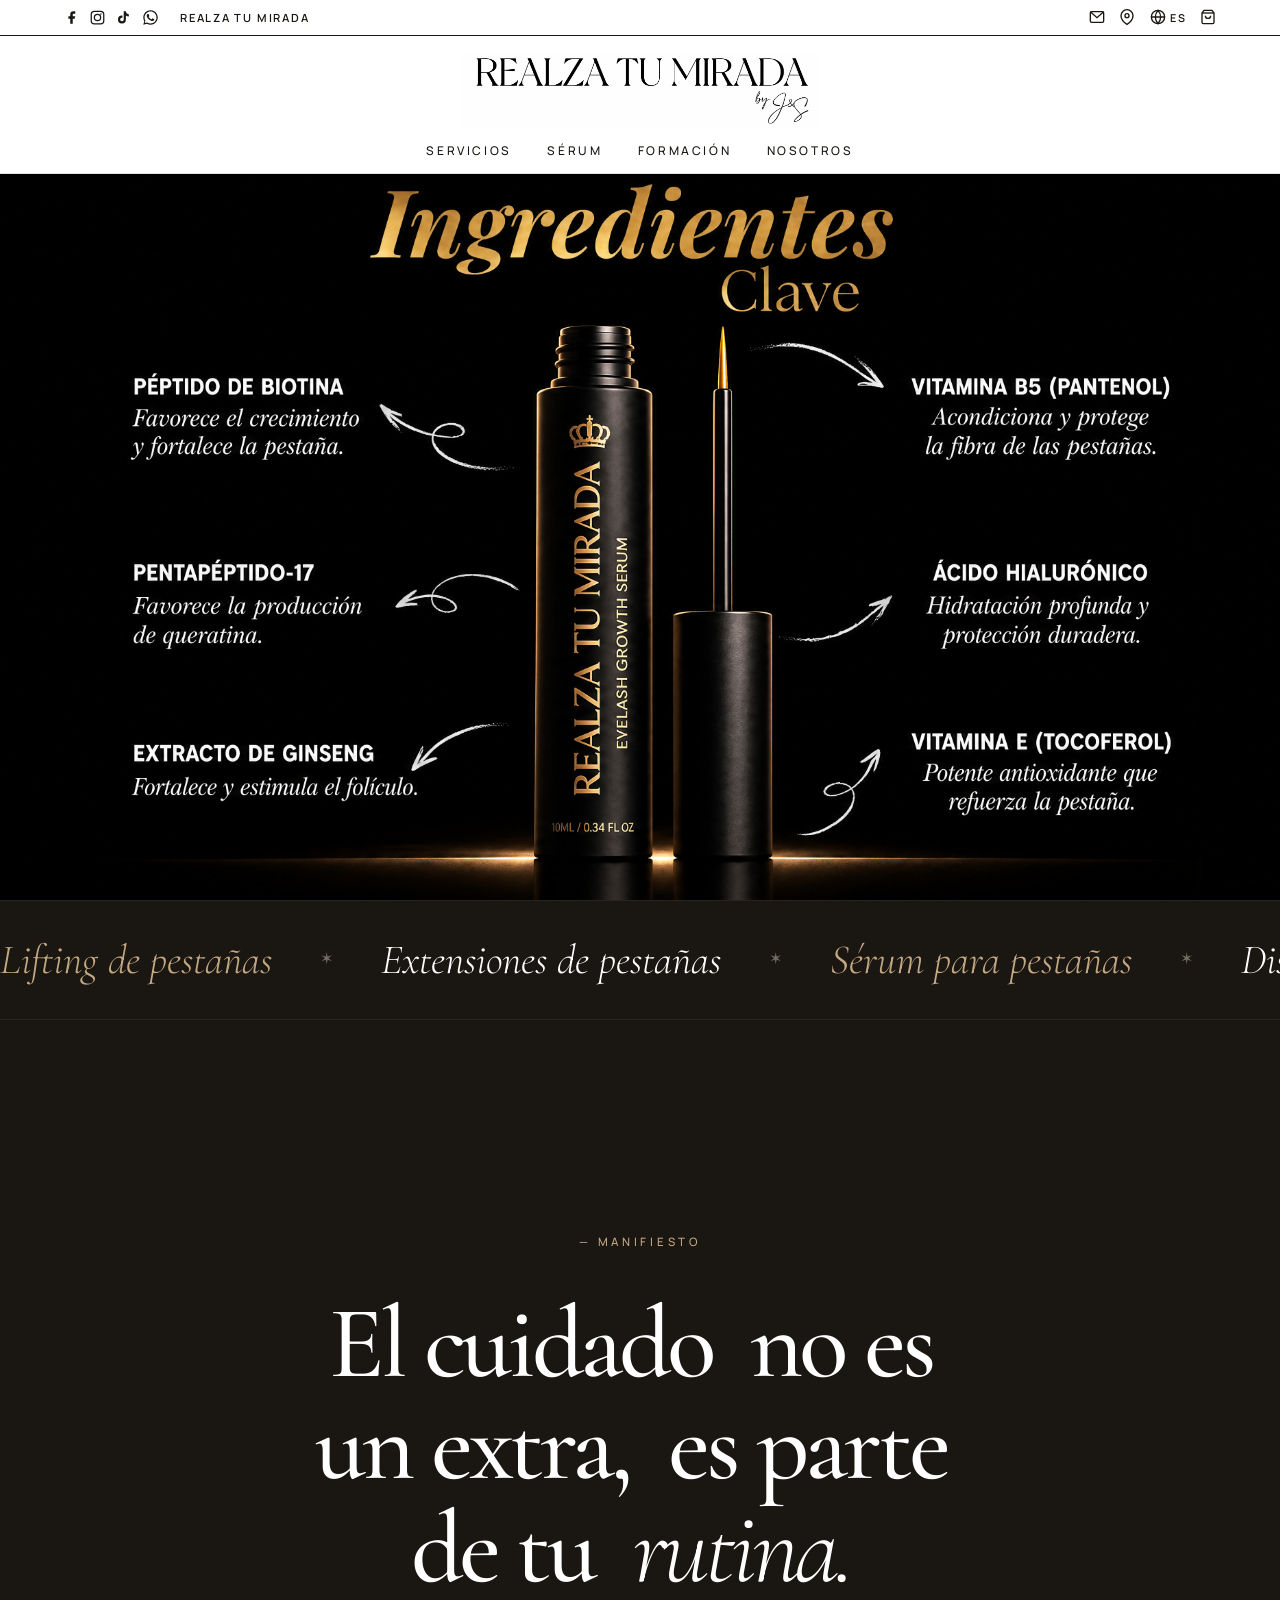
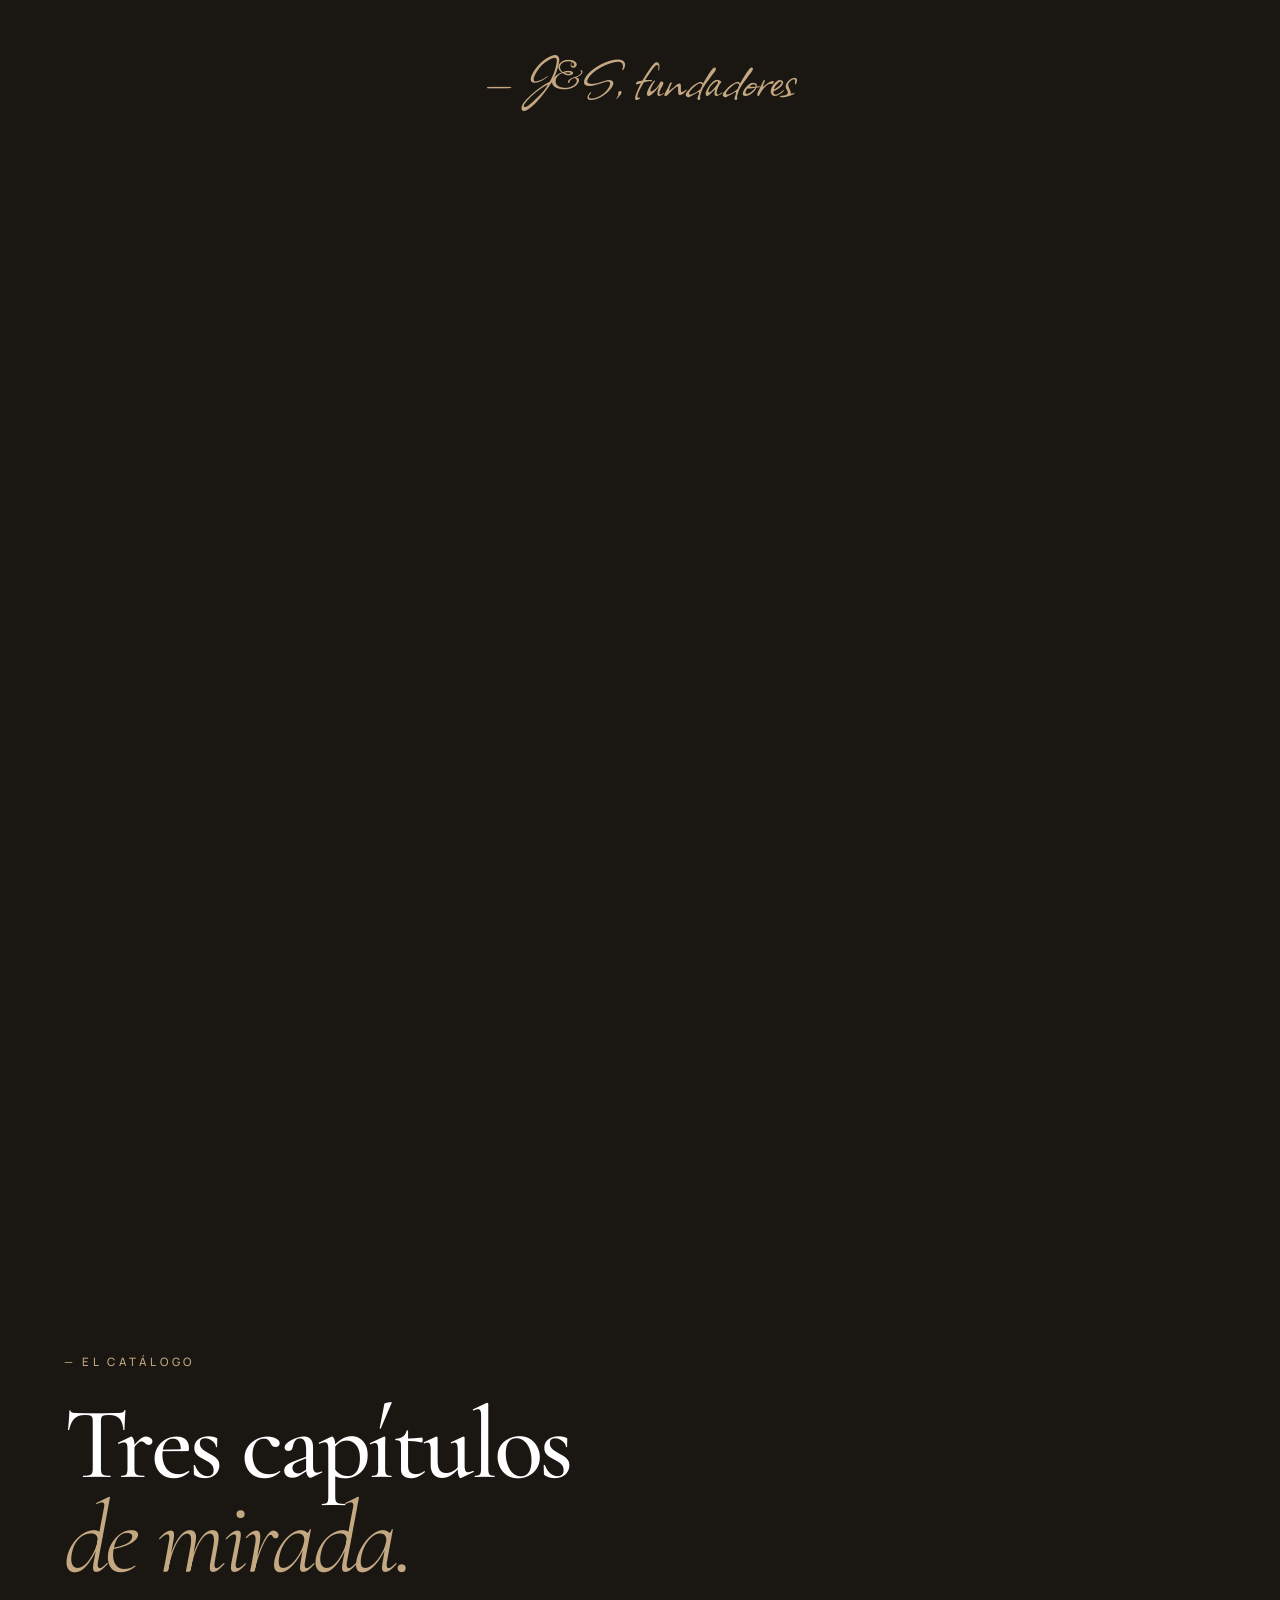
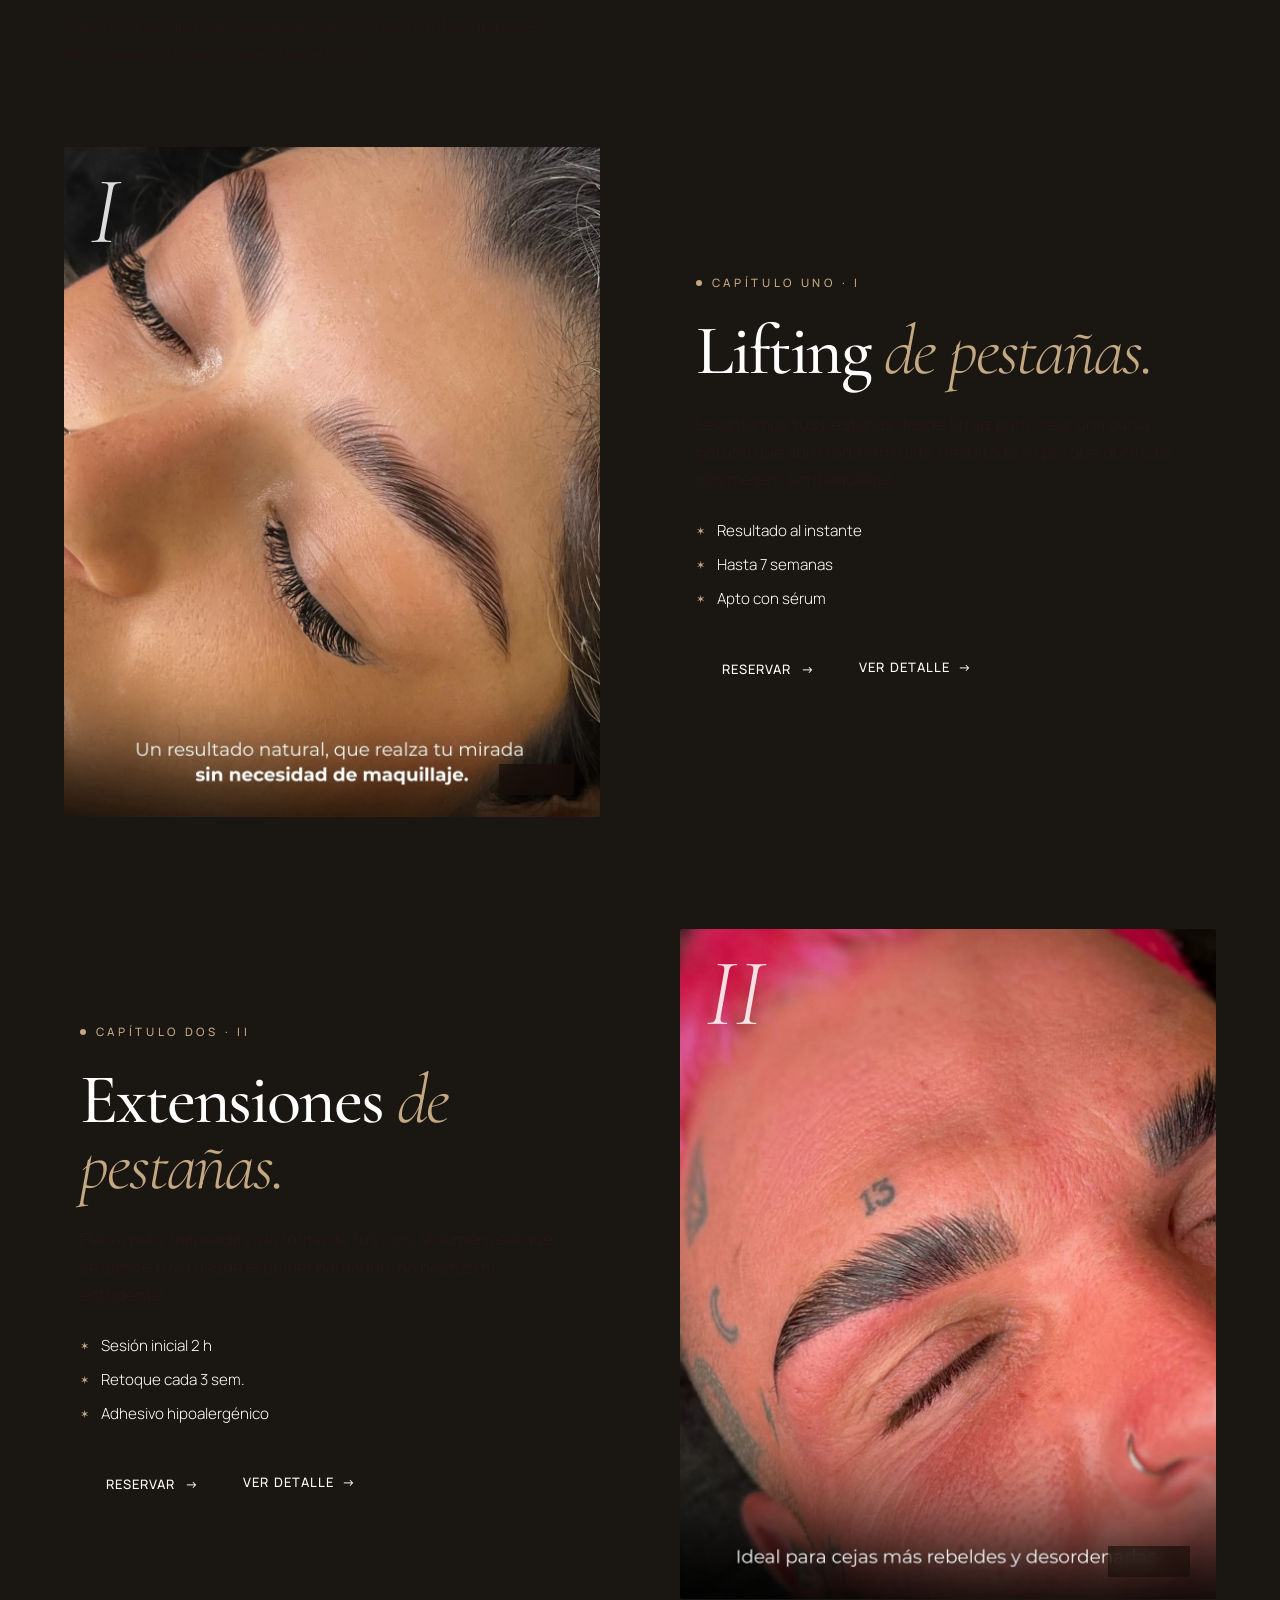
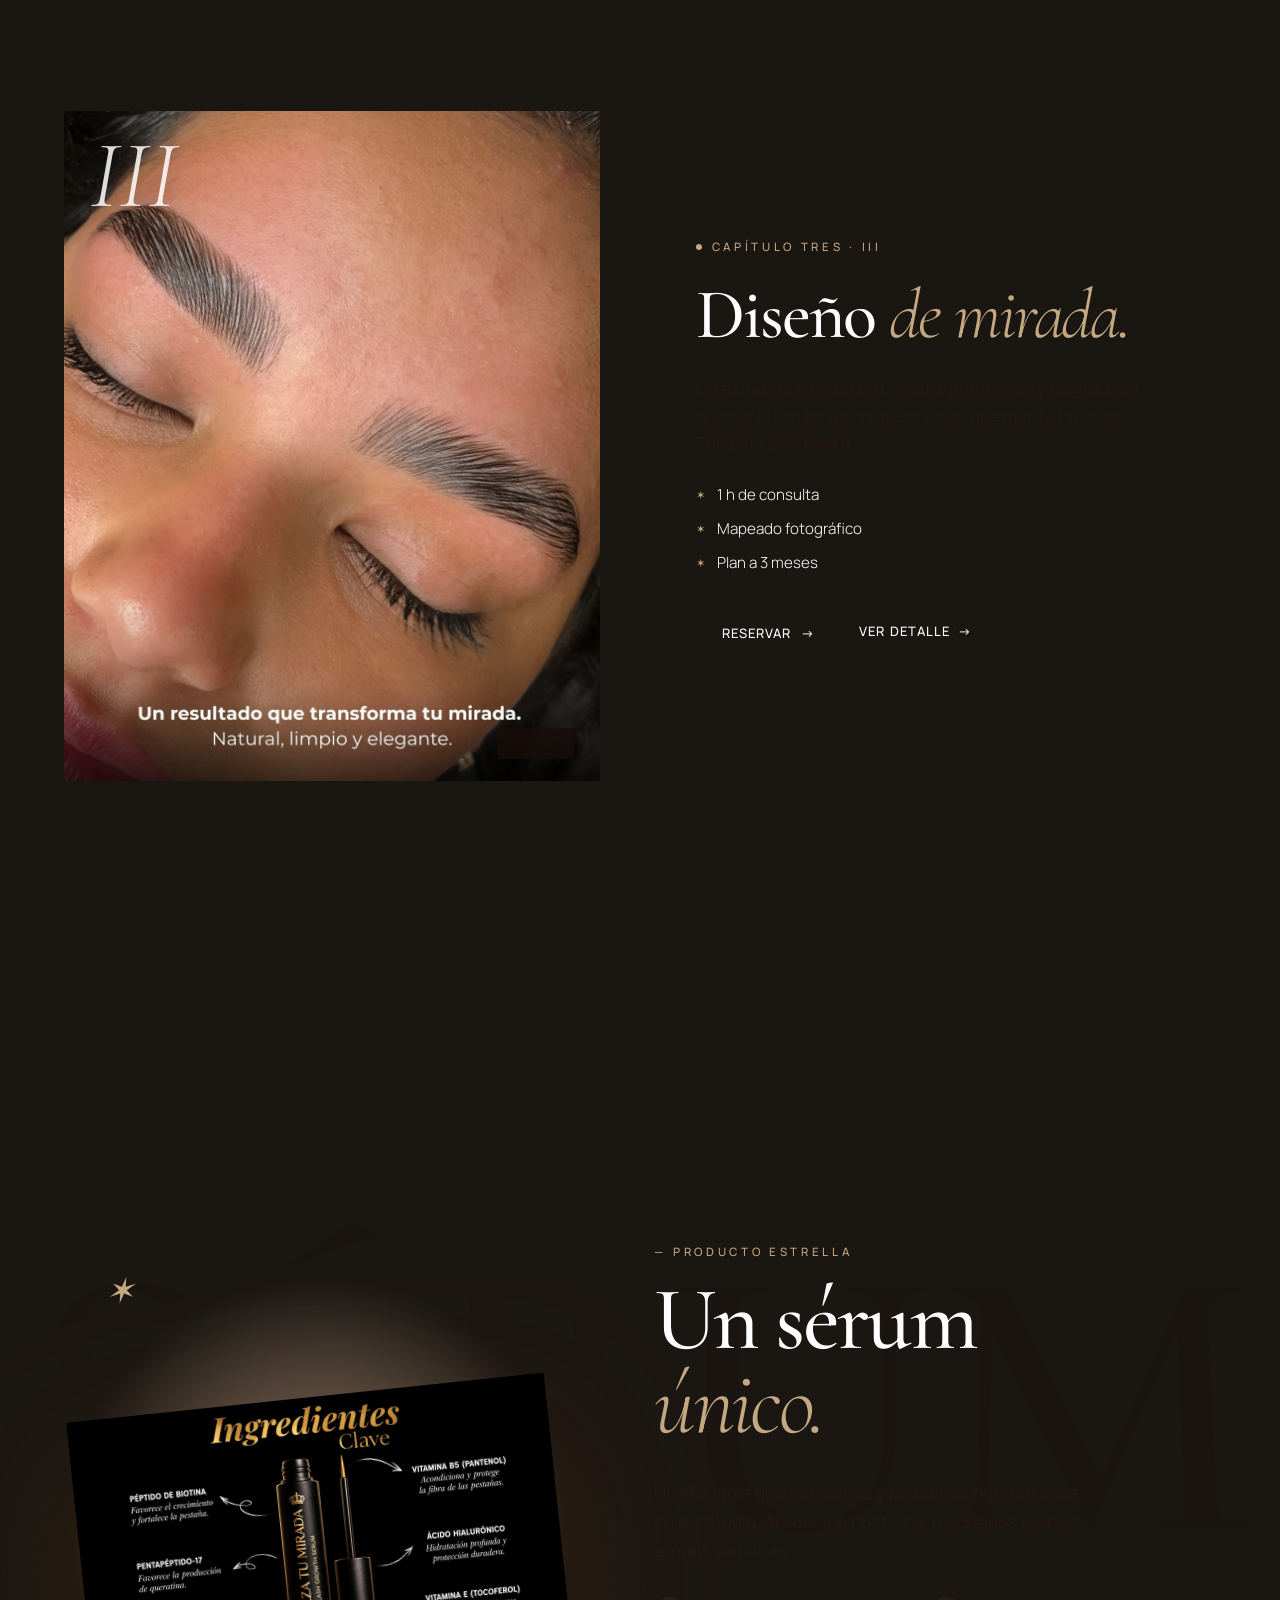
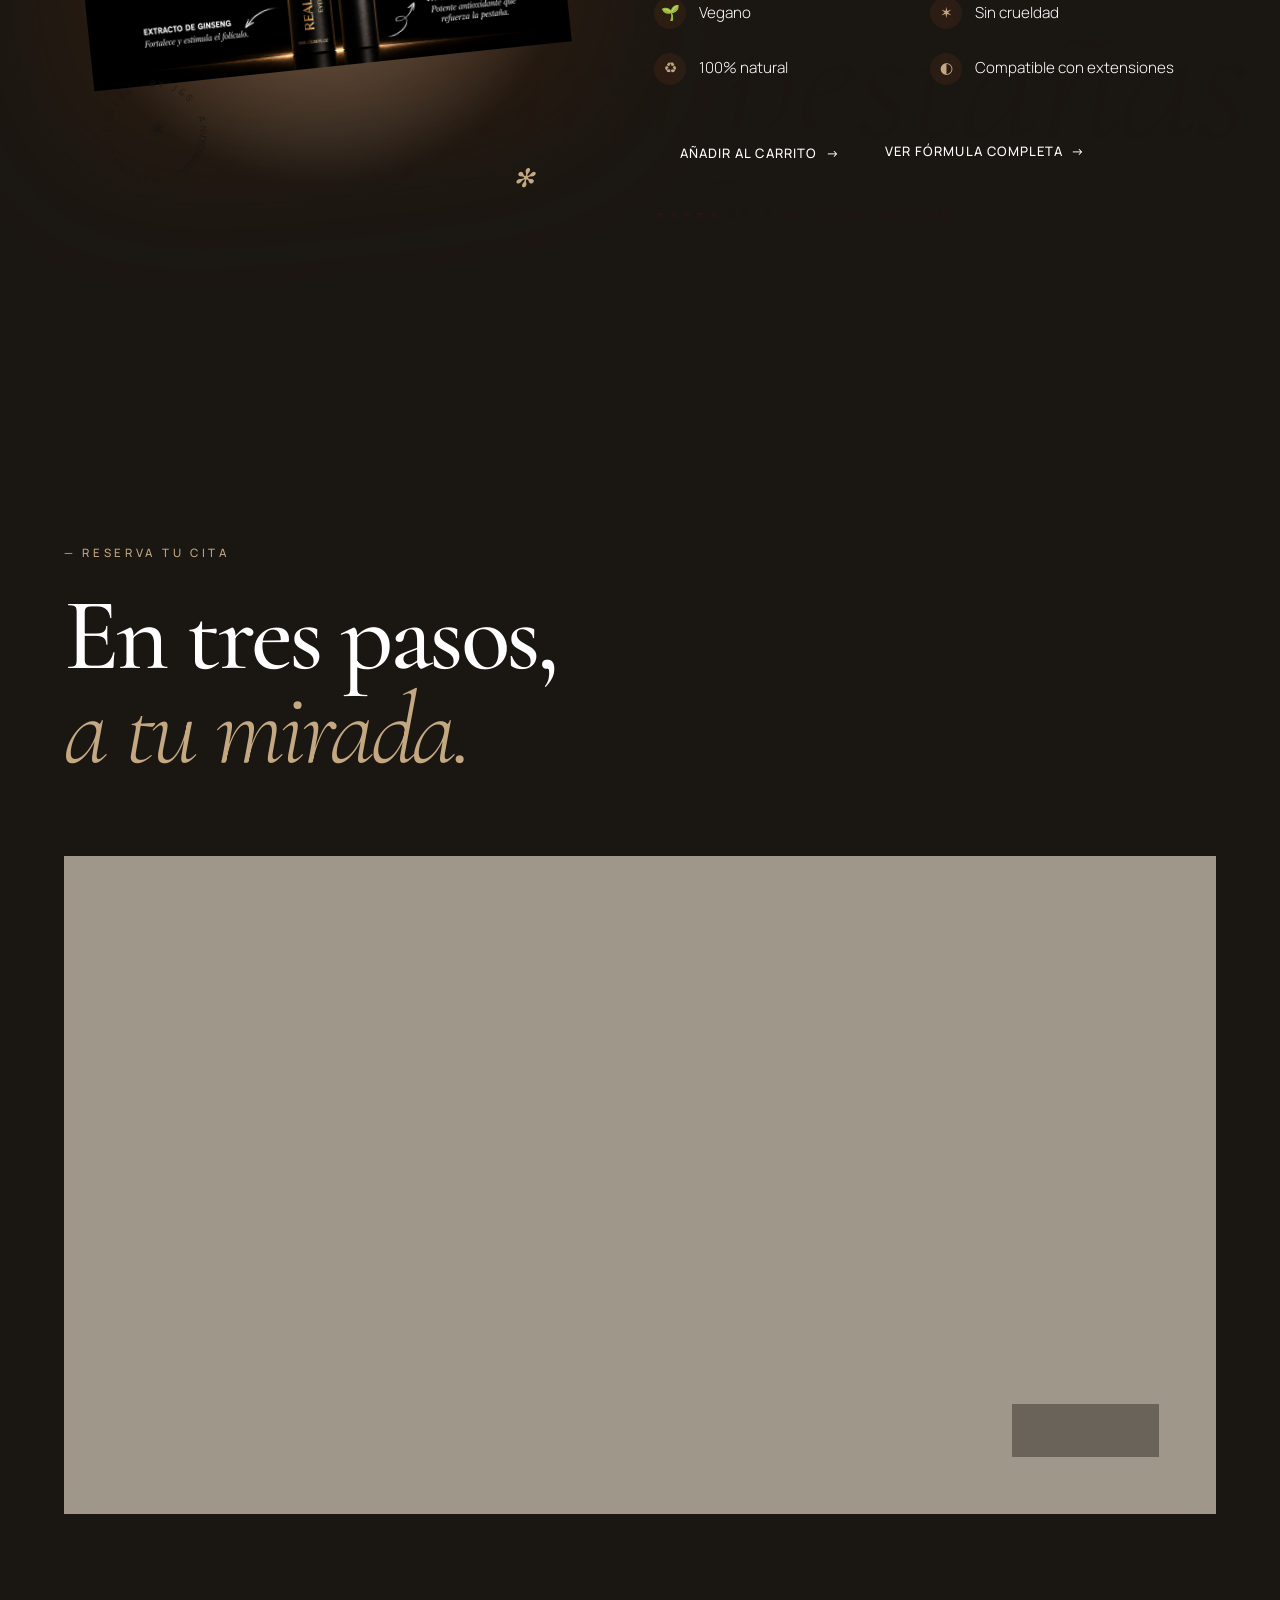
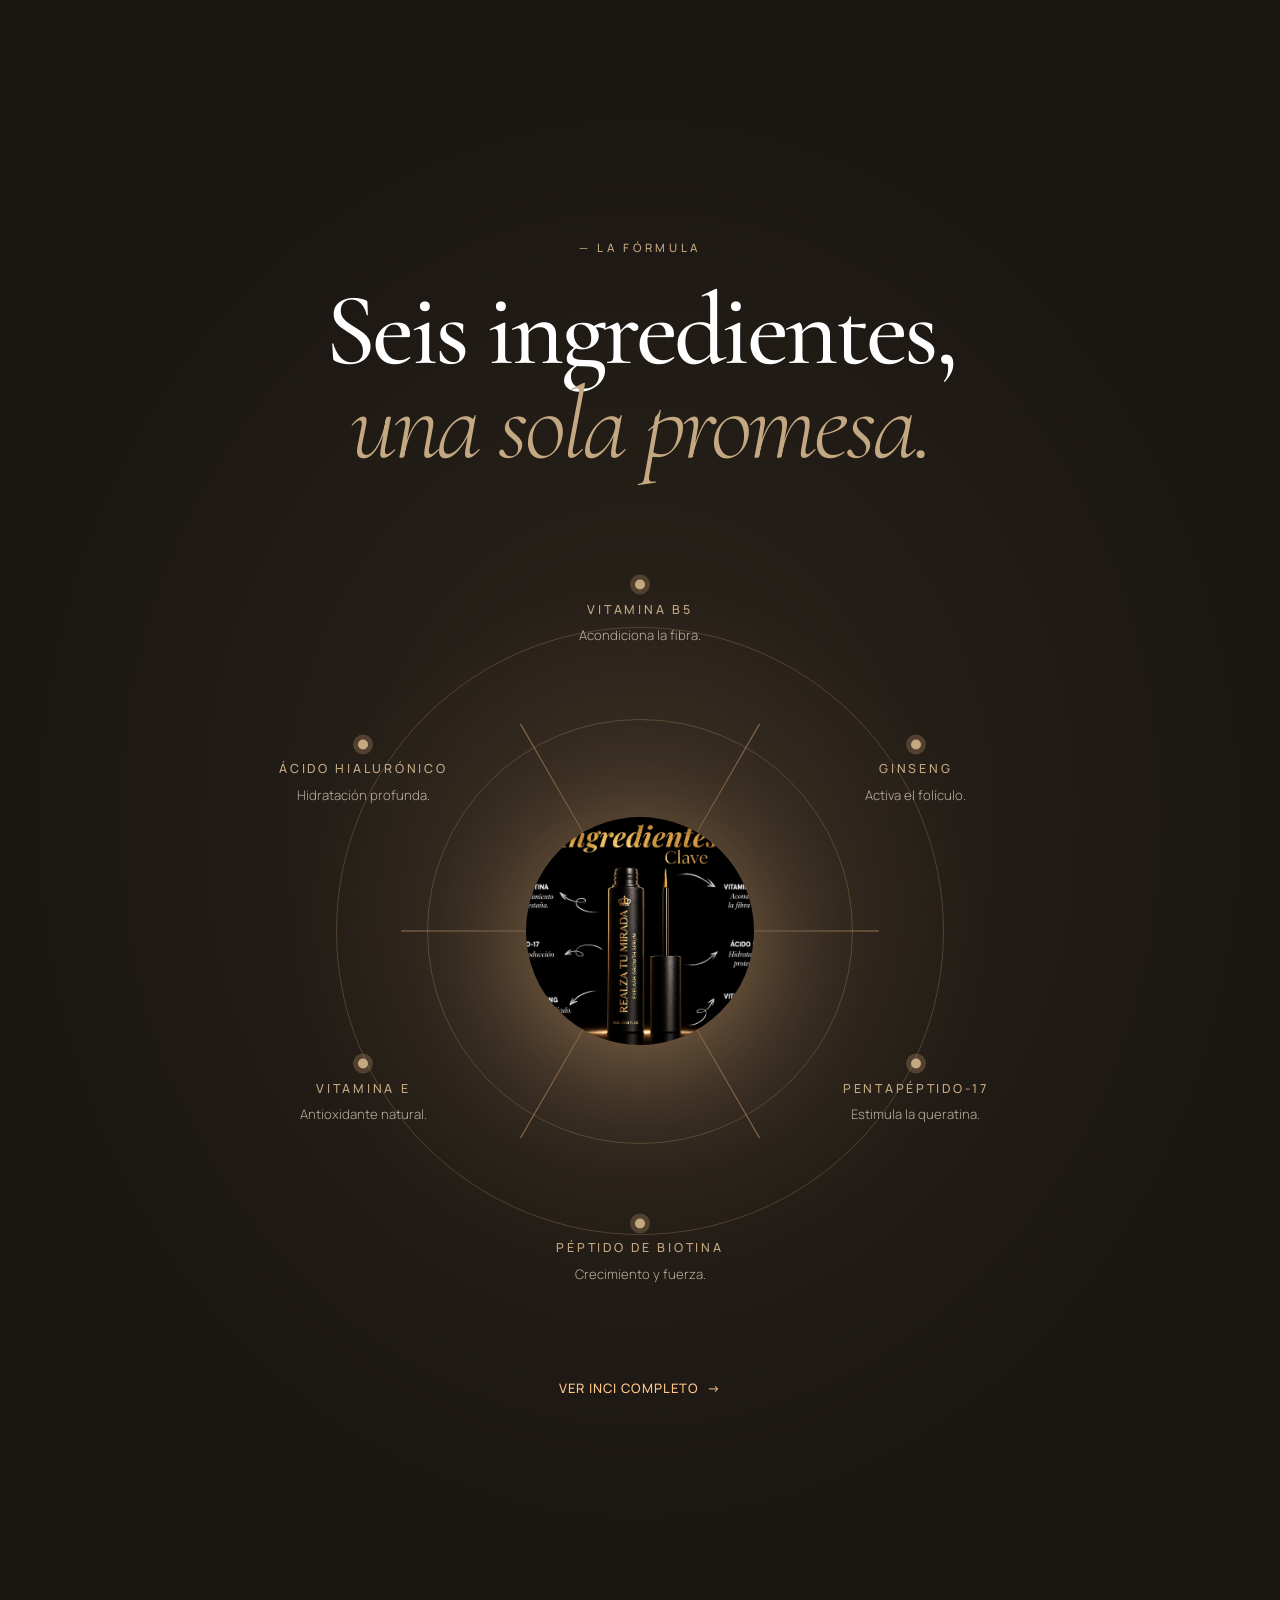
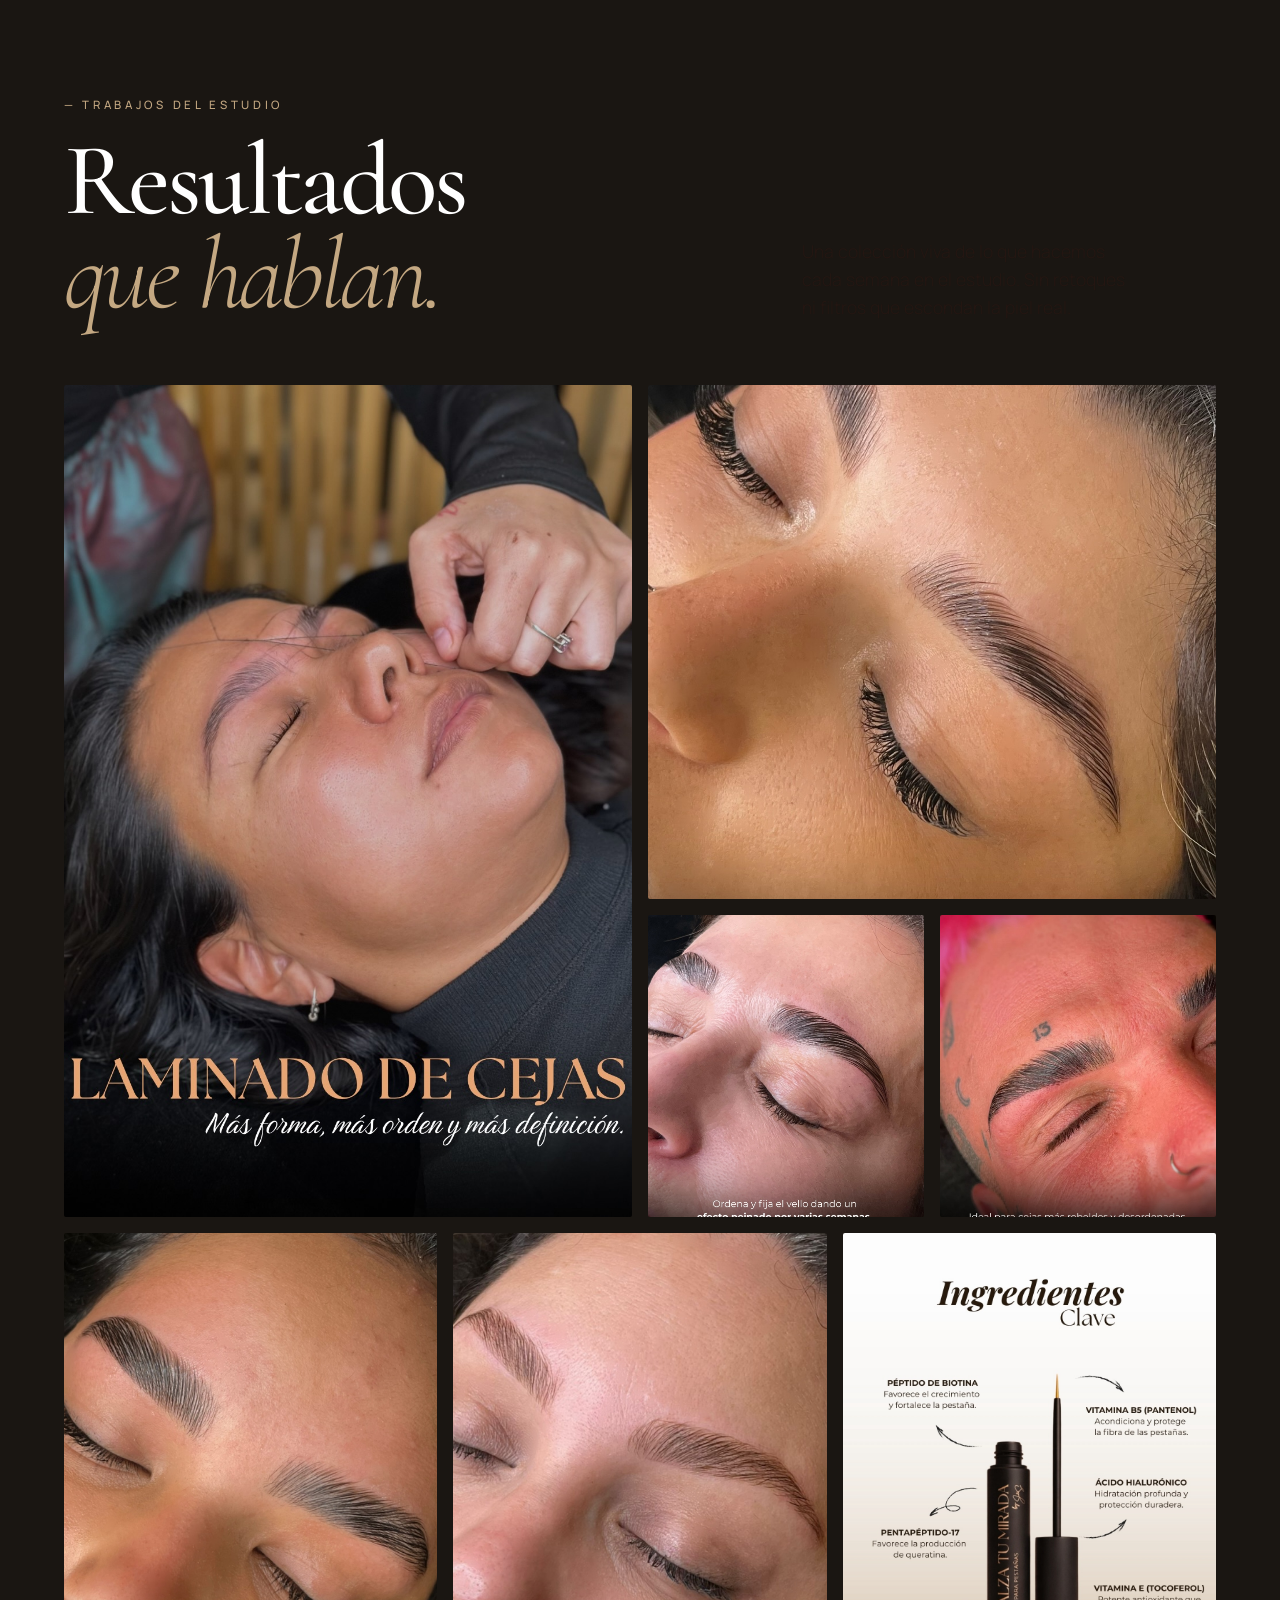
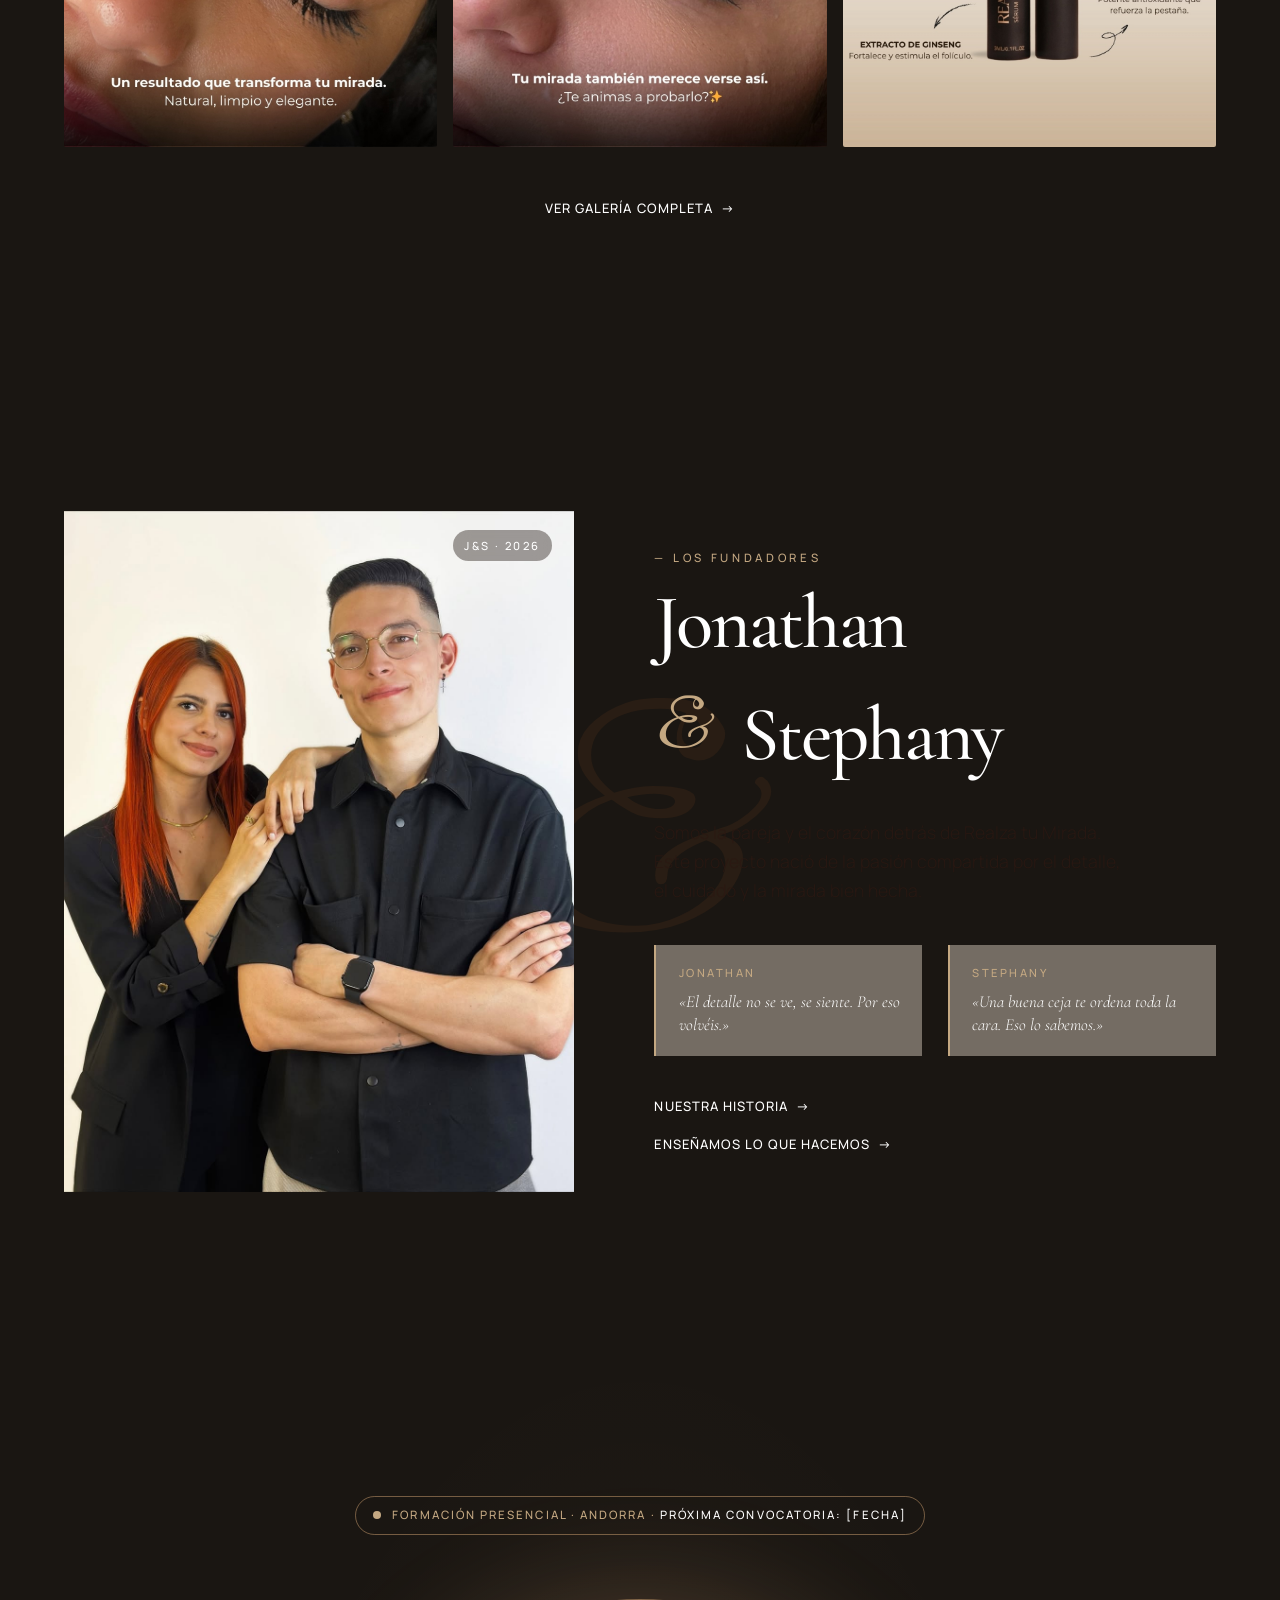
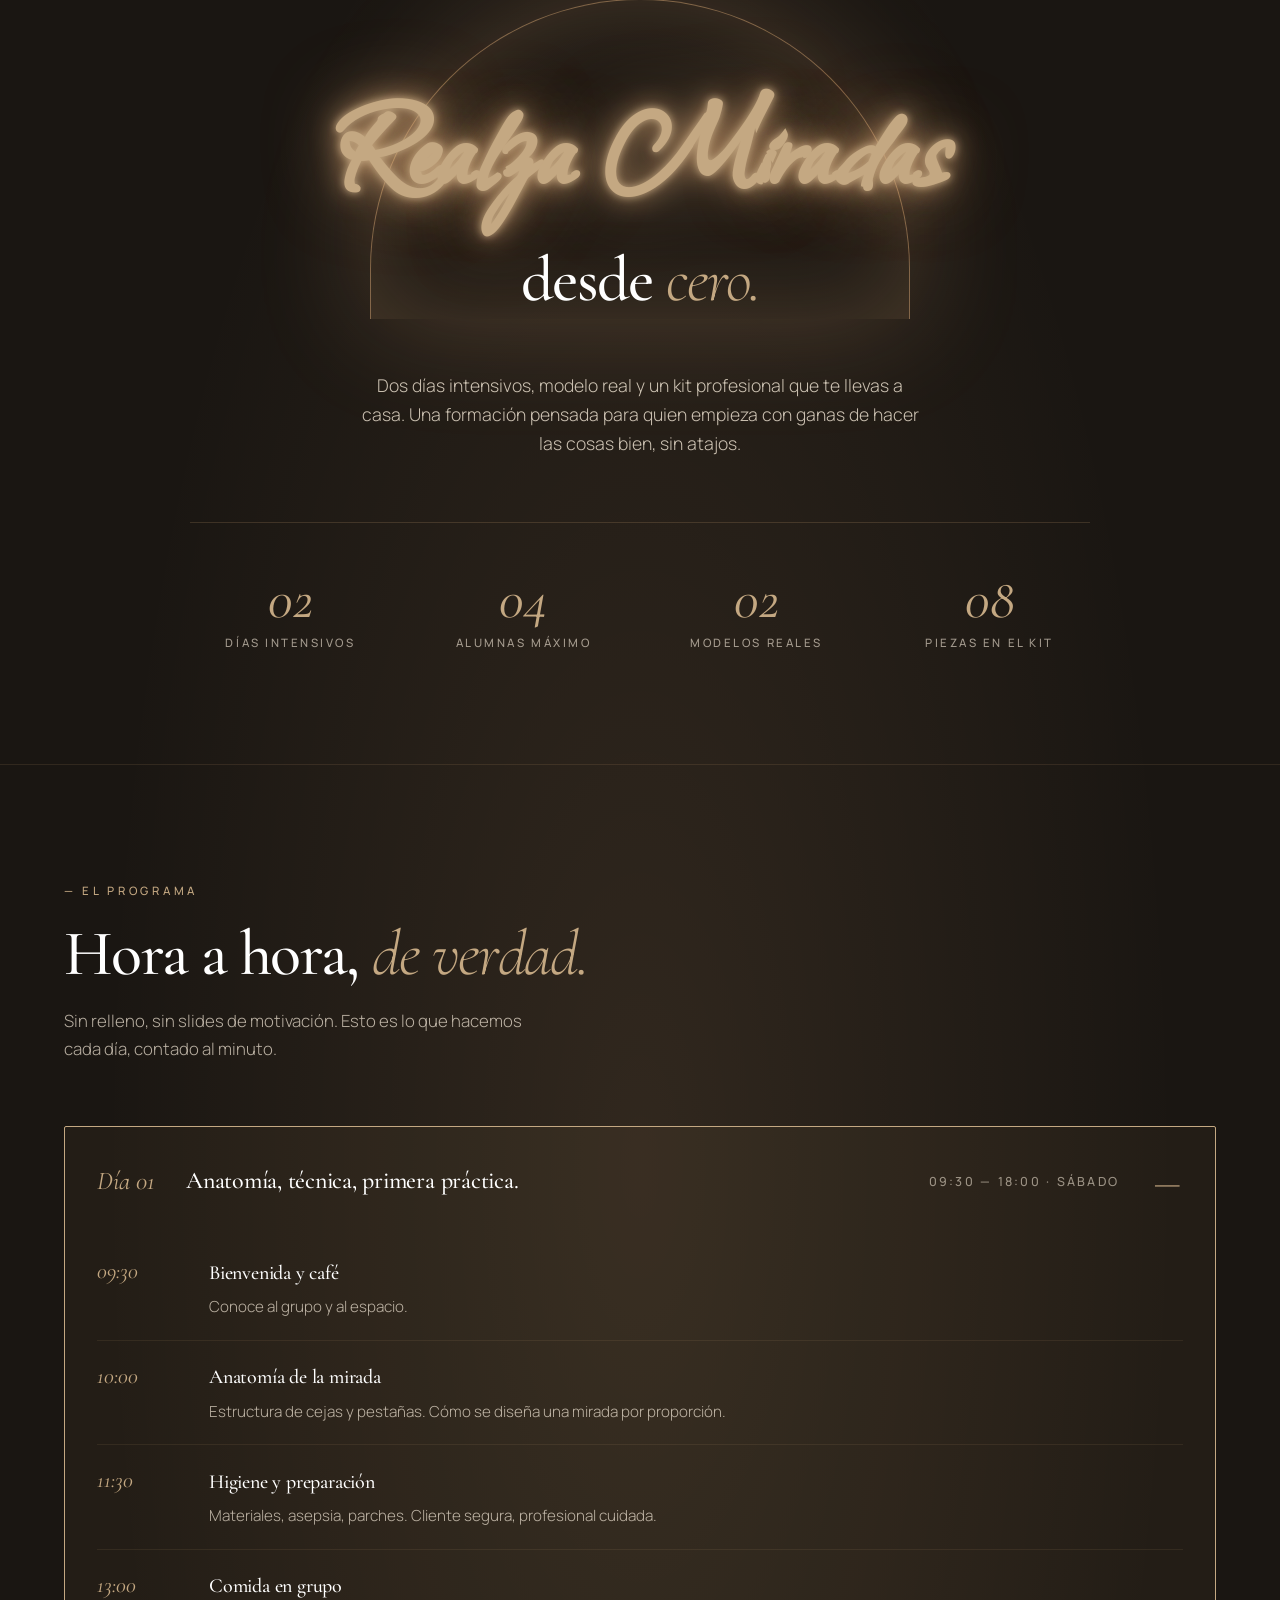
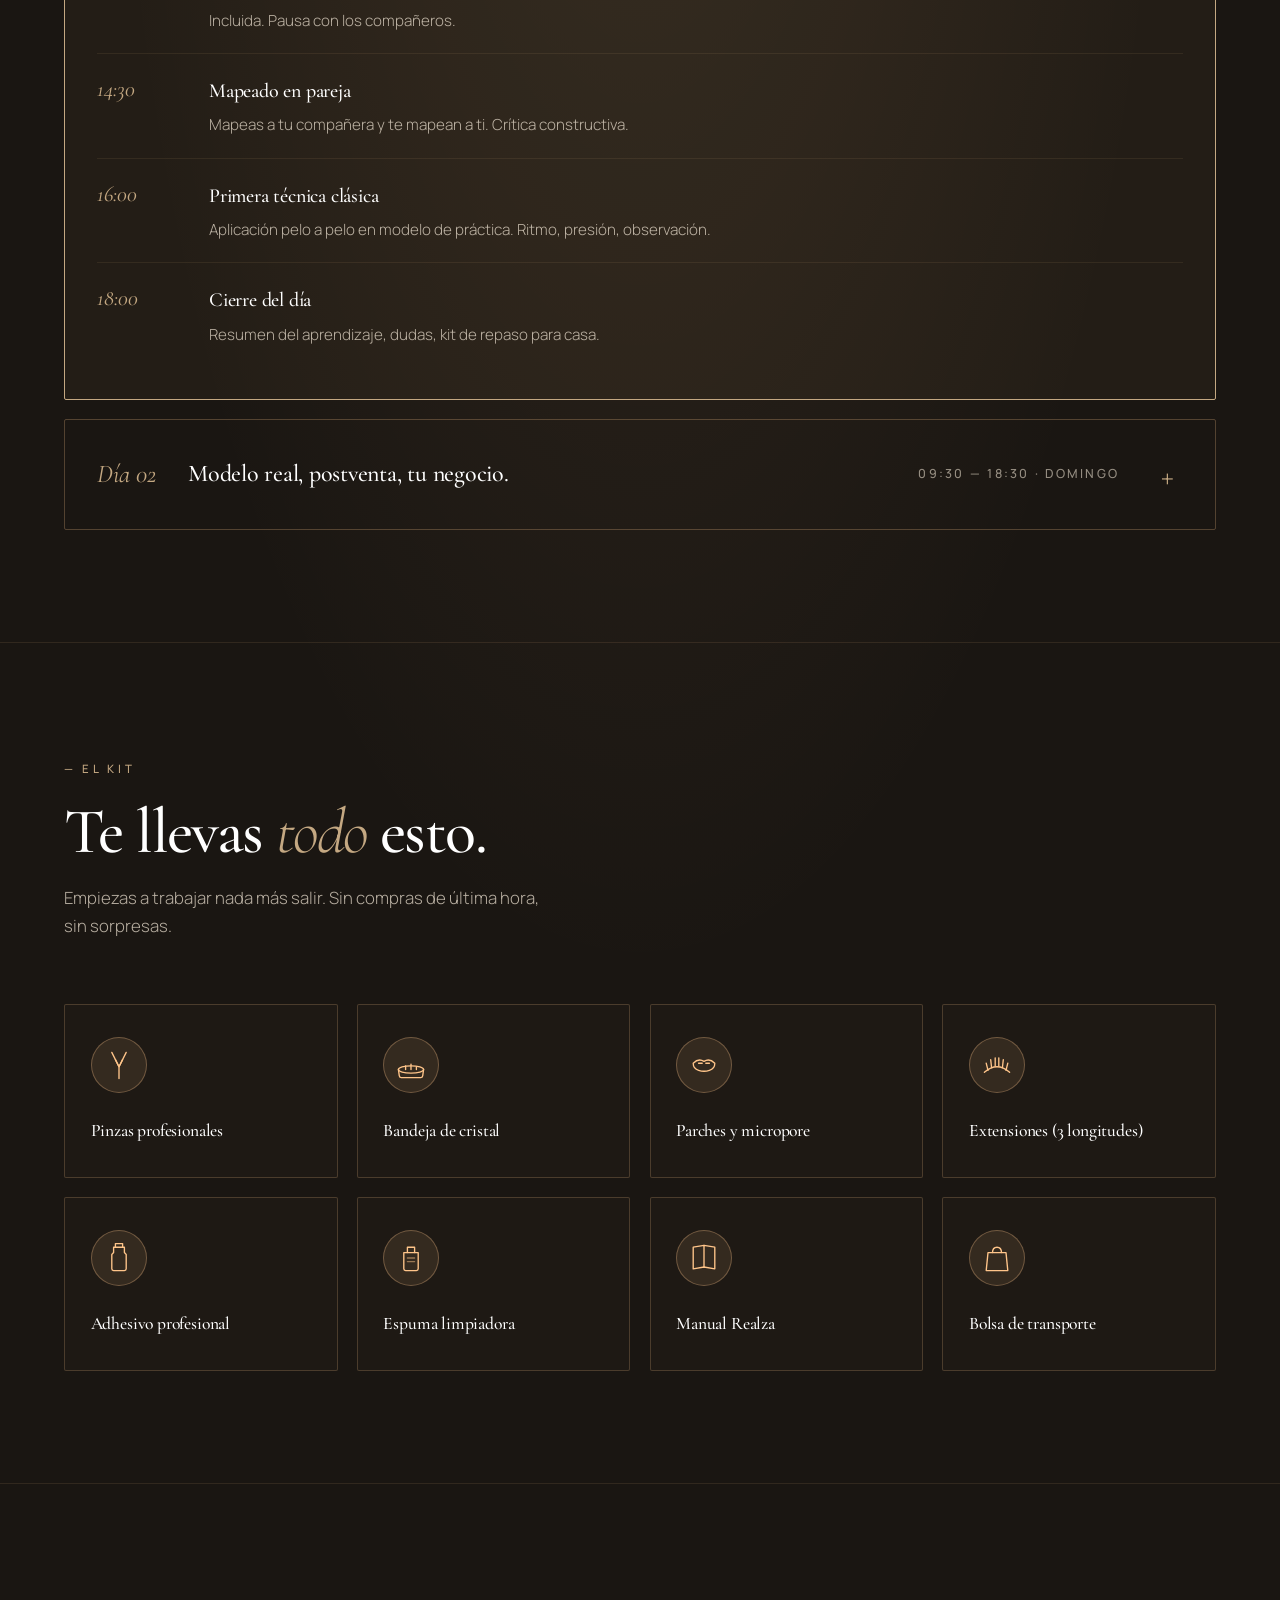
==== commit 685cb52e: "Eliminar Laminado de cejas, cambiar Extensiones clásicas por Extensiones de pestañas, renumerar a 3 " ====
--- a/index.html
+++ b/index.html
@@ -2779,7 +2779,7 @@
 <!-- ============================================================= -->
 <div class="vb-marquee" aria-hidden="true">
   <div class="vb-marquee-track" data-i18n-html="marquee-track">
-    <span>Laminado de cejas</span><span class="sep">&#10038;</span><span>Lifting de pesta&ntilde;as</span><span class="sep">&#10038;</span><span>S&eacute;rum para pesta&ntilde;as</span><span class="sep">&#10038;</span><span>Dise&ntilde;o de mirada</span><span class="sep">&#10038;</span><span>Formaci&oacute;n profesional</span><span class="sep">&#10038;</span><span>Extensiones cl&aacute;sicas</span><span class="sep">&#10038;</span><span>Laminado de cejas</span><span class="sep">&#10038;</span><span>Lifting de pesta&ntilde;as</span><span class="sep">&#10038;</span><span>S&eacute;rum para pesta&ntilde;as</span><span class="sep">&#10038;</span><span>Dise&ntilde;o de mirada</span><span class="sep">&#10038;</span><span>Formaci&oacute;n profesional</span><span class="sep">&#10038;</span><span>Extensiones cl&aacute;sicas</span><span class="sep">&#10038;</span><span>Laminado de cejas</span><span class="sep">&#10038;</span><span>Lifting de pesta&ntilde;as</span><span class="sep">&#10038;</span><span>S&eacute;rum para pesta&ntilde;as</span><span class="sep">&#10038;</span><span>Dise&ntilde;o de mirada</span><span class="sep">&#10038;</span><span>Formaci&oacute;n profesional</span><span class="sep">&#10038;</span><span>Extensiones cl&aacute;sicas</span><span class="sep">&#10038;</span>
+    <span>Lifting de pesta&ntilde;as</span><span class="sep">&#10038;</span><span>Extensiones de pesta&ntilde;as</span><span class="sep">&#10038;</span><span>S&eacute;rum para pesta&ntilde;as</span><span class="sep">&#10038;</span><span>Dise&ntilde;o de mirada</span><span class="sep">&#10038;</span><span>Formaci&oacute;n profesional</span><span class="sep">&#10038;</span><span>Lifting de pesta&ntilde;as</span><span class="sep">&#10038;</span><span>Extensiones de pesta&ntilde;as</span><span class="sep">&#10038;</span><span>S&eacute;rum para pesta&ntilde;as</span><span class="sep">&#10038;</span><span>Dise&ntilde;o de mirada</span><span class="sep">&#10038;</span><span>Formaci&oacute;n profesional</span><span class="sep">&#10038;</span><span>Lifting de pesta&ntilde;as</span><span class="sep">&#10038;</span><span>Extensiones de pesta&ntilde;as</span><span class="sep">&#10038;</span><span>S&eacute;rum para pesta&ntilde;as</span><span class="sep">&#10038;</span><span>Dise&ntilde;o de mirada</span><span class="sep">&#10038;</span><span>Formaci&oacute;n profesional</span><span class="sep">&#10038;</span>
   </div>
 </div>
 
@@ -2815,7 +2815,7 @@
   <div class="container">
     <div class="reveal vb-section-head">
       <div class="vb-eyebrow" data-i18n="svc-eyebrow">&mdash; El cat&aacute;logo</div>
-      <h2 class="vb-section-h" data-i18n-html="svc-title">Cuatro cap&iacute;tulos<br /><span class="ital">de mirada.</span></h2>
+      <h2 class="vb-section-h" data-i18n-html="svc-title">Tres cap&iacute;tulos<br /><span class="ital">de mirada.</span></h2>
       <p class="vb-section-sub" data-i18n="svc-sub">Cada cita es una conversaci&oacute;n con tu rostro antes de poner las manos. Esto es lo que ofrecemos.</p>
     </div>
 
@@ -2823,34 +2823,11 @@
     <div class="reveal vb-chapter">
       <div class="vb-chapter-photo">
         <span class="vb-chapter-num-bg">I</span>
-        <img src="assets/lamination-1.jpg" alt="Laminado de cejas" />
-        <span class="vb-chapter-corner-tag">60 min</span>
-      </div>
-      <div class="vb-chapter-text">
-        <div class="vb-chapter-micro"><span class="dot"></span><span data-i18n="svc1-micro">Cap&iacute;tulo uno &middot; I</span></div>
-        <h3 class="vb-chapter-h" data-i18n-html="svc1-title">Laminado <span class="ital">de cejas.</span></h3>
-        <p class="vb-chapter-desc" data-i18n="svc1-desc">Disciplinamos cada pelo con respeto a su nacimiento. M&aacute;s forma, m&aacute;s orden, m&aacute;s definici&oacute;n &mdash; sin que pierdas esa textura natural que solo tu rostro tiene.</p>
-        <ul class="vb-chapter-bullets">
-          <li><span class="b-mark">&#10038;</span><span data-i18n="svc1-bullet1">Dura 5&ndash;8 semanas</span></li>
-          <li><span class="b-mark">&#10038;</span><span data-i18n="svc1-bullet2">Dise&ntilde;o personalizado</span></li>
-          <li><span class="b-mark">&#10038;</span><span data-i18n="svc1-bullet3">Cejas finas o pobladas</span></li>
-        </ul>
-        <div class="vb-chapter-actions">
-          <a href="#reservar" class="btn btn-primary"><span data-i18n="btn-reservar">Reservar</span><span class="arrow">&rarr;</span></a>
-          <a href="#" class="link-arrow"><span data-i18n="btn-detail">Ver detalle</span> <span class="arrow">&rarr;</span></a>
-        </div>
-      </div>
-    </div>
-
-    <!-- Service II -->
-    <div class="reveal vb-chapter reverse">
-      <div class="vb-chapter-photo">
-        <span class="vb-chapter-num-bg">II</span>
         <img src="assets/lamination-2.jpg" alt="Lifting de pesta&ntilde;as" />
         <span class="vb-chapter-corner-tag">75 min</span>
       </div>
       <div class="vb-chapter-text">
-        <div class="vb-chapter-micro"><span class="dot"></span><span data-i18n="svc2-micro">Cap&iacute;tulo dos &middot; II</span></div>
+        <div class="vb-chapter-micro"><span class="dot"></span><span data-i18n="svc2-micro">Cap&iacute;tulo uno &middot; I</span></div>
         <h3 class="vb-chapter-h" data-i18n-html="svc2-title">Lifting <span class="ital">de pesta&ntilde;as.</span></h3>
         <p class="vb-chapter-desc" data-i18n="svc2-desc">Levantamos tus pesta&ntilde;as desde la ra&iacute;z para crear una curva natural que abre toda la mirada. Resultado limpio que dura casi dos meses, sin maquillaje.</p>
         <ul class="vb-chapter-bullets">
@@ -2865,16 +2842,16 @@
       </div>
     </div>
 
-    <!-- Service III -->
-    <div class="reveal vb-chapter">
+    <!-- Service II -->
+    <div class="reveal vb-chapter reverse">
       <div class="vb-chapter-photo">
-        <span class="vb-chapter-num-bg">III</span>
-        <img src="assets/lamination-4.jpg" alt="Extensiones cl&aacute;sicas" />
+        <span class="vb-chapter-num-bg">II</span>
+        <img src="assets/lamination-4.jpg" alt="Extensiones de pesta&ntilde;as" />
         <span class="vb-chapter-corner-tag">120 min</span>
       </div>
       <div class="vb-chapter-text">
-        <div class="vb-chapter-micro"><span class="dot"></span><span data-i18n="svc3-micro">Cap&iacute;tulo tres &middot; III</span></div>
-        <h3 class="vb-chapter-h" data-i18n-html="svc3-title">Extensiones <span class="ital">cl&aacute;sicas.</span></h3>
+        <div class="vb-chapter-micro"><span class="dot"></span><span data-i18n="svc3-micro">Cap&iacute;tulo dos &middot; II</span></div>
+        <h3 class="vb-chapter-h" data-i18n-html="svc3-title">Extensiones <span class="ital">de pesta&ntilde;as.</span></h3>
         <p class="vb-chapter-desc" data-i18n="svc3-desc">Pelo a pelo, mapeadas a la forma de tus ojos. Volumen real que se siente tuyo desde el primer parpadeo, no postizo ni estridente.</p>
         <ul class="vb-chapter-bullets">
           <li><span class="b-mark">&#10038;</span><span data-i18n="svc3-bullet1">Sesi&oacute;n inicial 2 h</span></li>
@@ -2888,15 +2865,15 @@
       </div>
     </div>
 
-    <!-- Service IV -->
-    <div class="reveal vb-chapter reverse">
+    <!-- Service III -->
+    <div class="reveal vb-chapter">
       <div class="vb-chapter-photo">
-        <span class="vb-chapter-num-bg">IV</span>
+        <span class="vb-chapter-num-bg">III</span>
         <img src="assets/lamination-5.jpg" alt="Dise&ntilde;o de mirada" />
         <span class="vb-chapter-corner-tag">90 min</span>
       </div>
       <div class="vb-chapter-text">
-        <div class="vb-chapter-micro"><span class="dot"></span><span data-i18n="svc4-micro">Cap&iacute;tulo cuatro &middot; IV</span></div>
+        <div class="vb-chapter-micro"><span class="dot"></span><span data-i18n="svc4-micro">Cap&iacute;tulo tres &middot; III</span></div>
         <h3 class="vb-chapter-h" data-i18n-html="svc4-title">Dise&ntilde;o <span class="ital">de mirada.</span></h3>
         <p class="vb-chapter-desc" data-i18n="svc4-desc">Un estudio sin prisa de tu rostro, proporci&oacute;n y rasgos para dise&ntilde;ar la combinaci&oacute;n de servicios que m&aacute;s te favorece. Pensado solo para ti.</p>
         <ul class="vb-chapter-bullets">
@@ -3009,16 +2986,12 @@
         <div class="vb-booking-pane" id="booking-step-1">
           <div class="vb-booking-pane-h" data-i18n="book-pane1-h">&iquest;Qu&eacute; te apetece hoy?</div>
           <div class="vb-booking-services-grid">
-            <button type="button" class="vb-booking-svc" data-svc="laminado">
-              <span class="t" data-i18n="book-svc1-t">Laminado de cejas</span>
-              <span class="d" data-i18n="book-svc1-d">60 min &middot; Consulta</span>
-            </button>
             <button type="button" class="vb-booking-svc" data-svc="lifting">
               <span class="t" data-i18n="book-svc2-t">Lifting de pesta&ntilde;as</span>
               <span class="d" data-i18n="book-svc2-d">75 min &middot; Consulta</span>
             </button>
             <button type="button" class="vb-booking-svc" data-svc="extensiones">
-              <span class="t" data-i18n="book-svc3-t">Extensiones cl&aacute;sicas</span>
+              <span class="t" data-i18n="book-svc3-t">Extensiones de pesta&ntilde;as</span>
               <span class="d" data-i18n="book-svc3-d">120 min &middot; Consulta</span>
             </button>
             <button type="button" class="vb-booking-svc" data-svc="diseno">
@@ -3531,9 +3504,9 @@
         <div class="footer-col">
           <h4 data-i18n="foot-services">Servicios</h4>
           <ul class="footer-nav">
-            <li><a href="#" data-i18n="book-svc1-t">Laminado de cejas</a></li>
             <li><a href="#" data-i18n="book-svc2-t">Lifting de pesta&ntilde;as</a></li>
-            <li><a href="#" data-i18n="book-svc3-t">Extensiones cl&aacute;sicas</a></li>
+            <li><a href="#" data-i18n="book-svc2-t">Lifting de pesta&ntilde;as</a></li>
+            <li><a href="#" data-i18n="book-svc3-t">Extensiones de pesta&ntilde;as</a></li>
             <li><a href="#" data-i18n="book-svc4-t">Dise&ntilde;o de mirada</a></li>
             <li><a href="#" style="margin-top:0.6rem;color:var(--accent-gold)" data-i18n="foot-book">Reservar &rarr;</a></li>
           </ul>
@@ -3732,9 +3705,9 @@
   // ── Booking wizard ──
   var bookingState = { step: 1, service: null, date: null, time: null };
   window._svcNames = window._svcNames || {
-    laminado: 'Laminado de cejas',
+    laminado: 'Lifting de pesta\u00f1as',
     lifting: 'Lifting de pesta\u00f1as',
-    extensiones: 'Extensiones cl\u00e1sicas',
+    extensiones: 'Extensiones de pesta\u00f1as',
     diseno: 'Dise\u00f1o de mirada'
   };
 
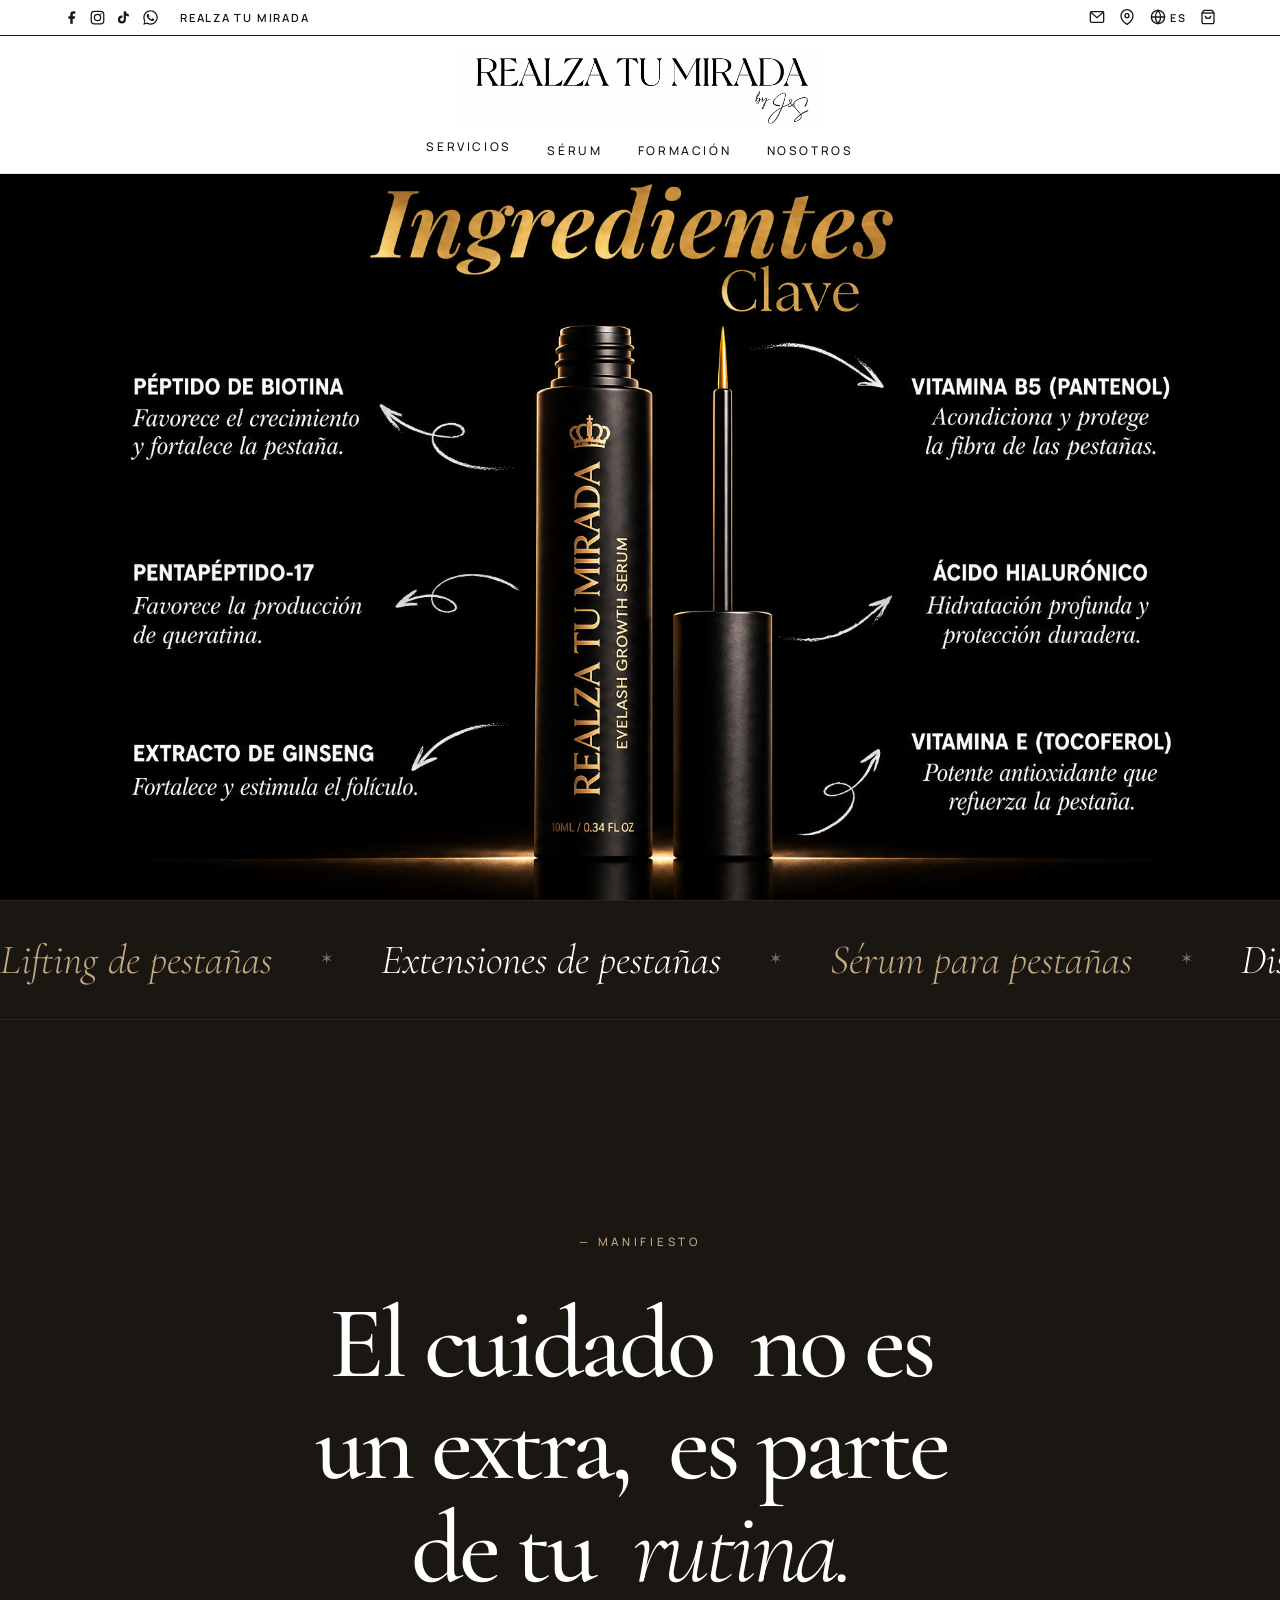
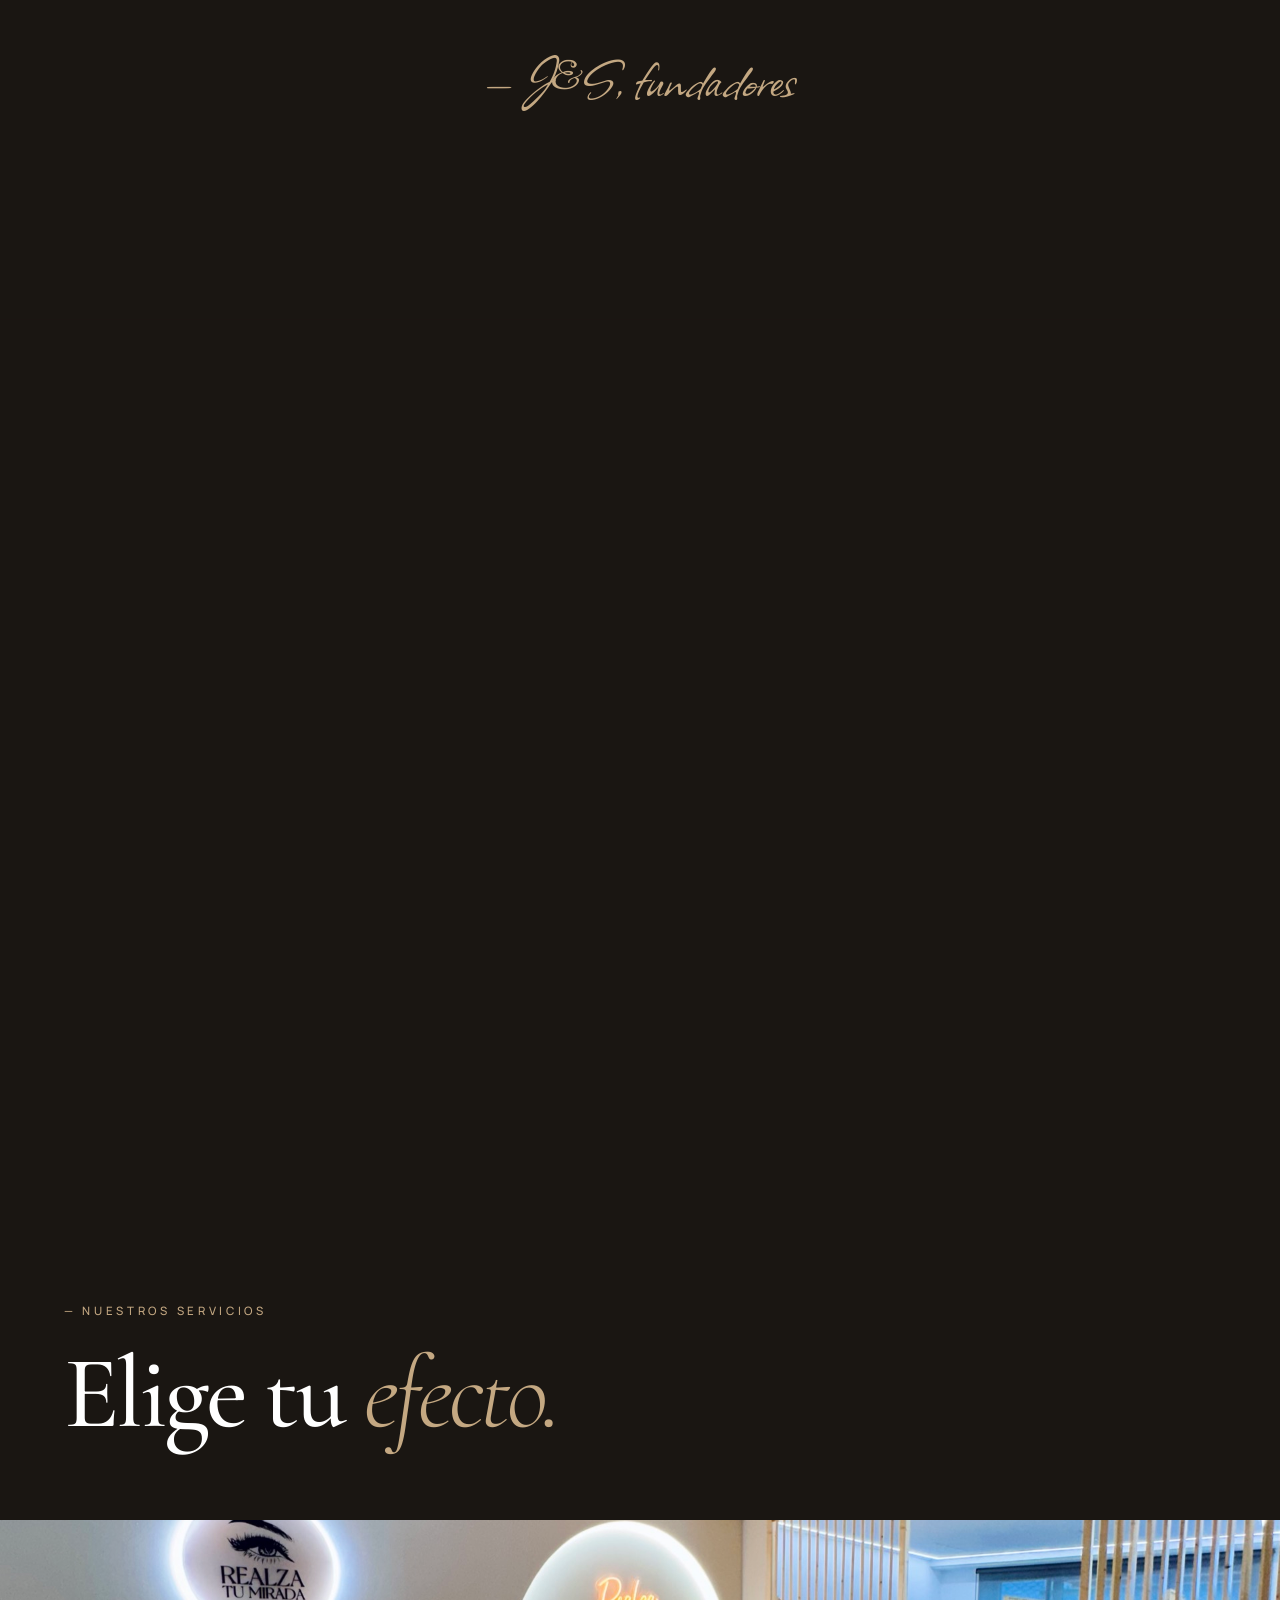
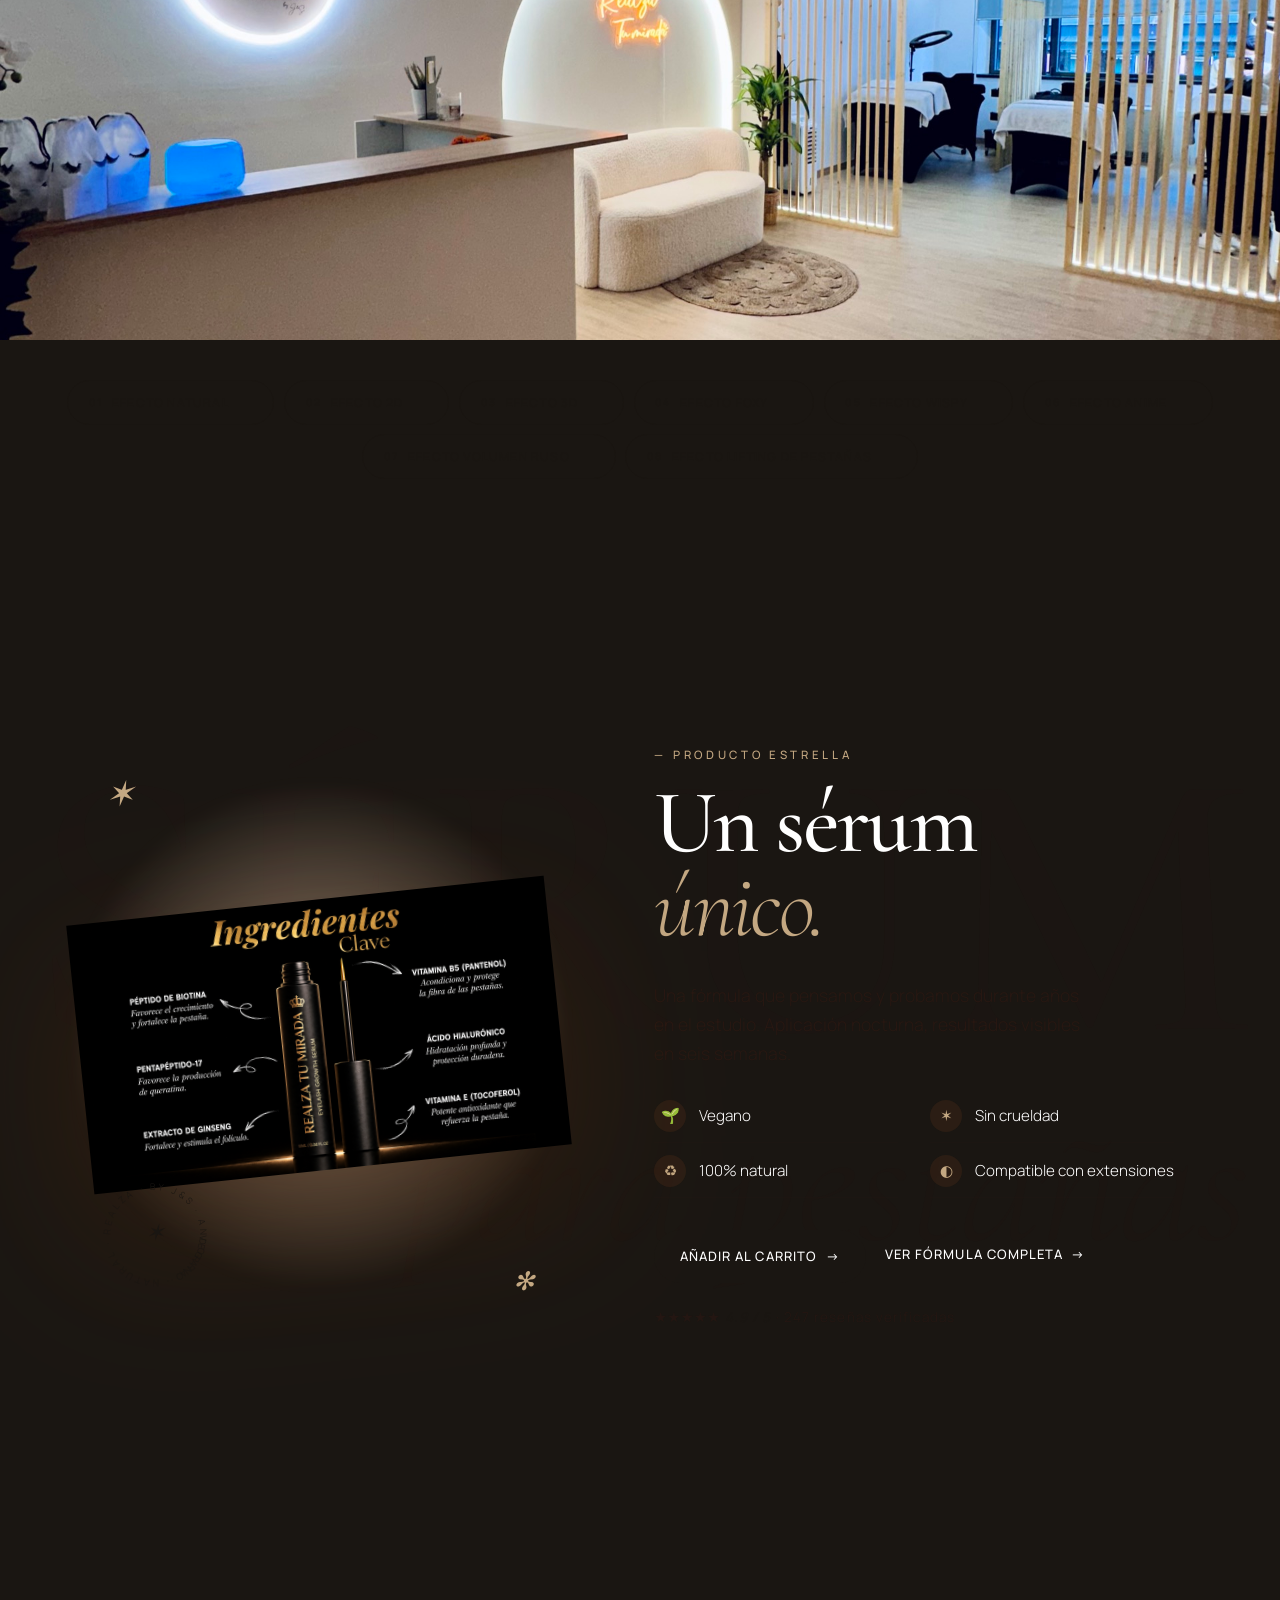
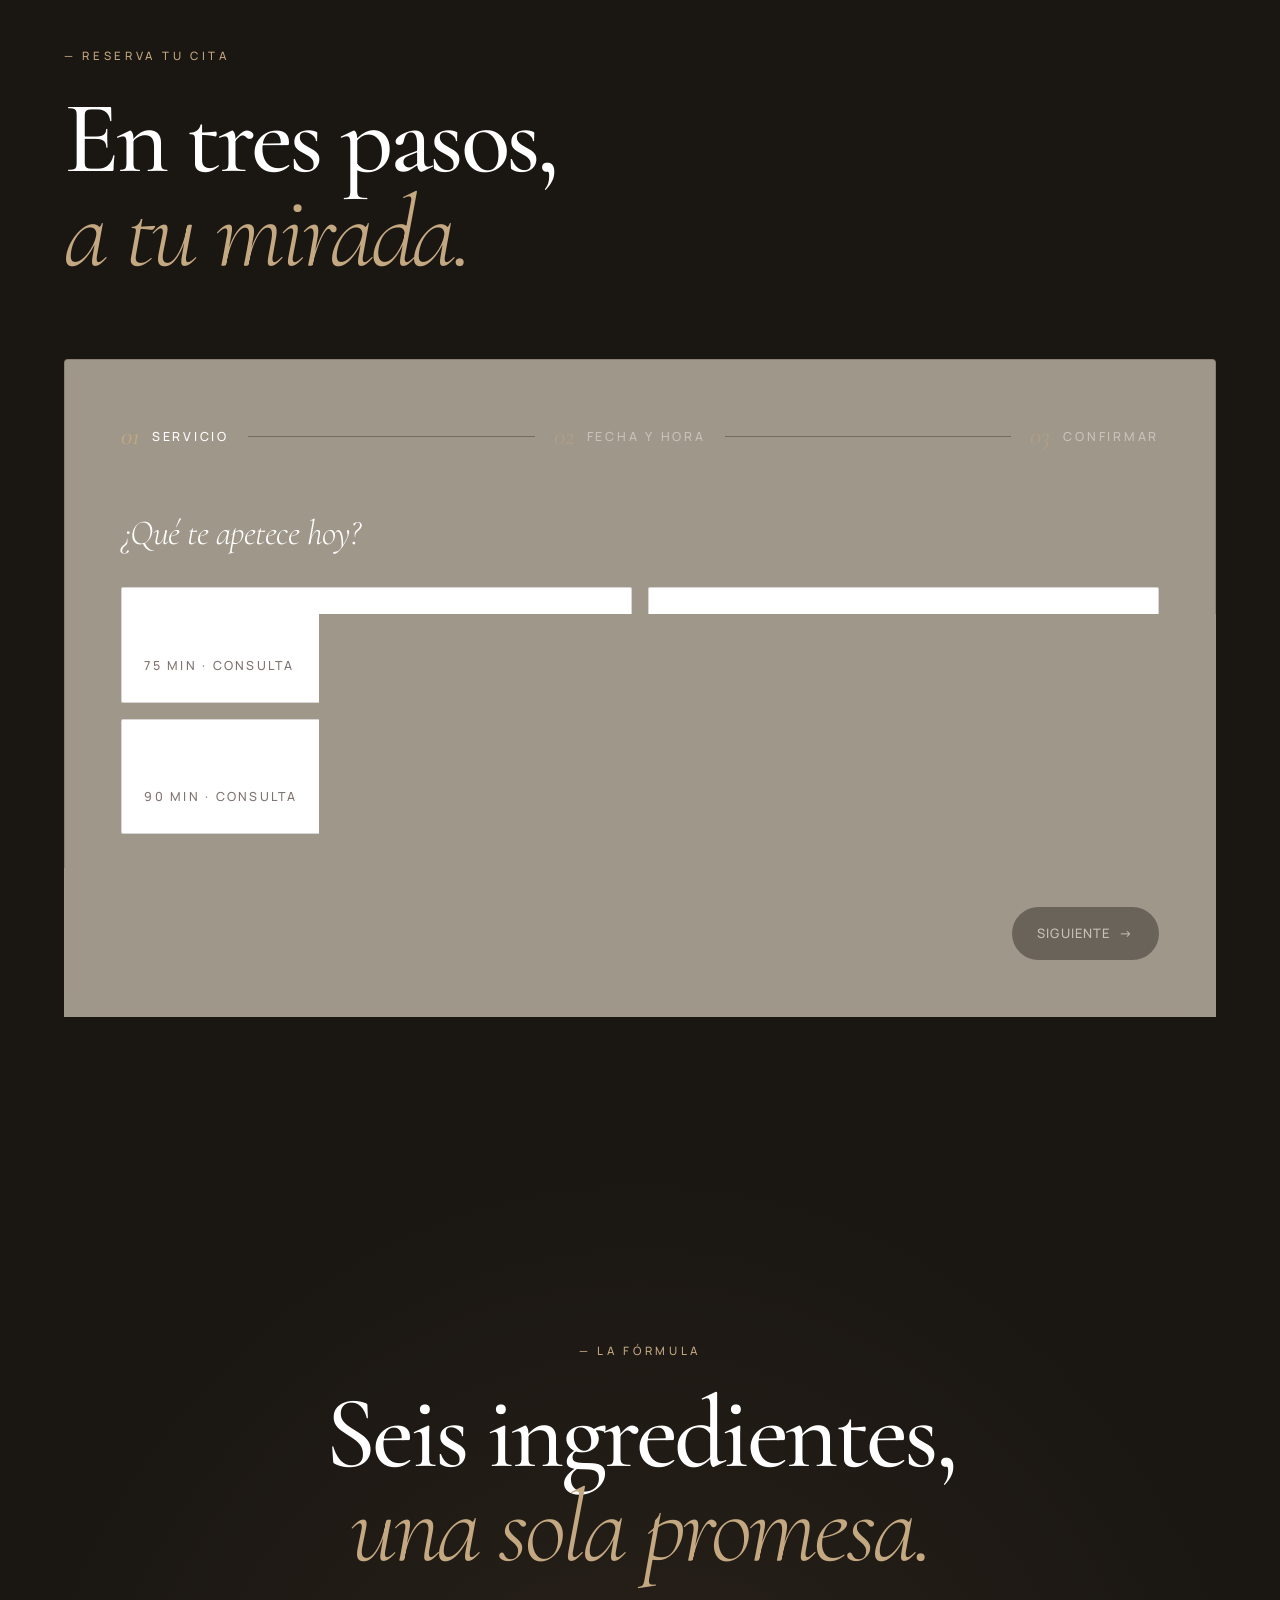
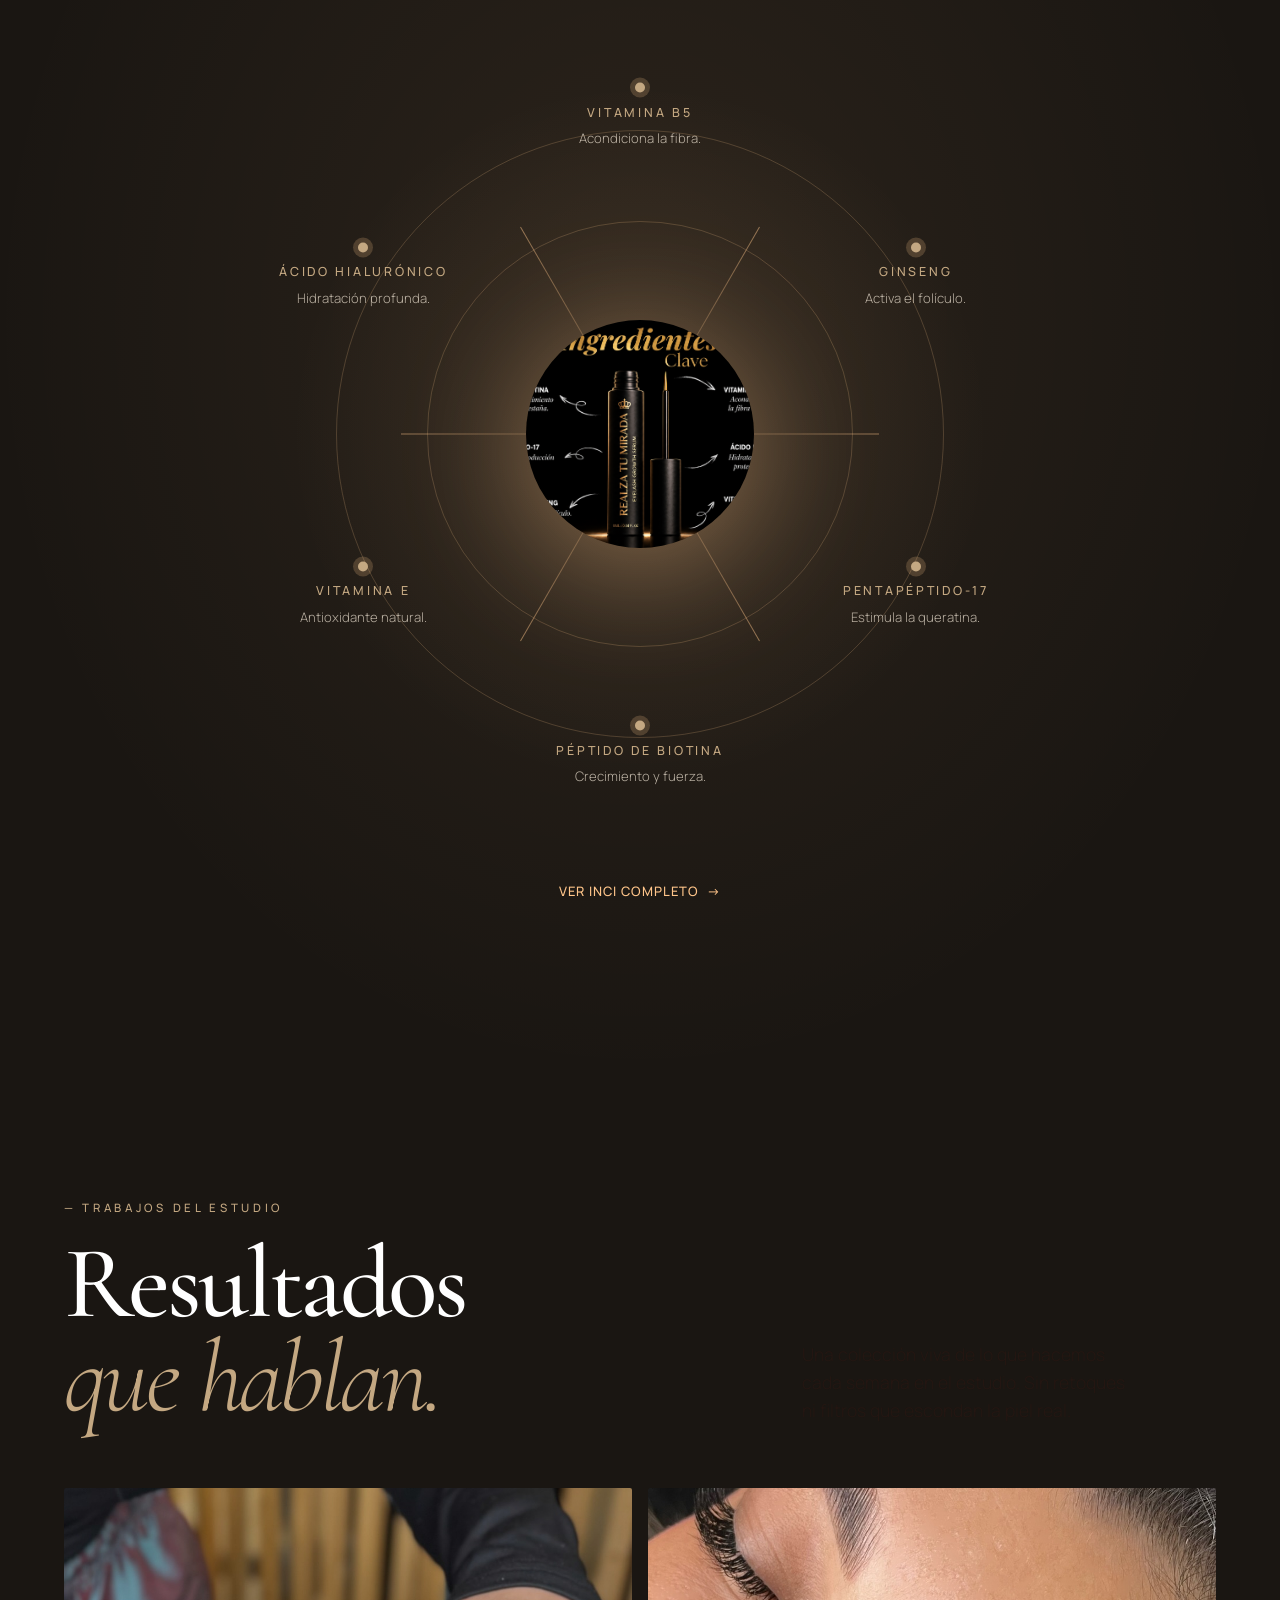
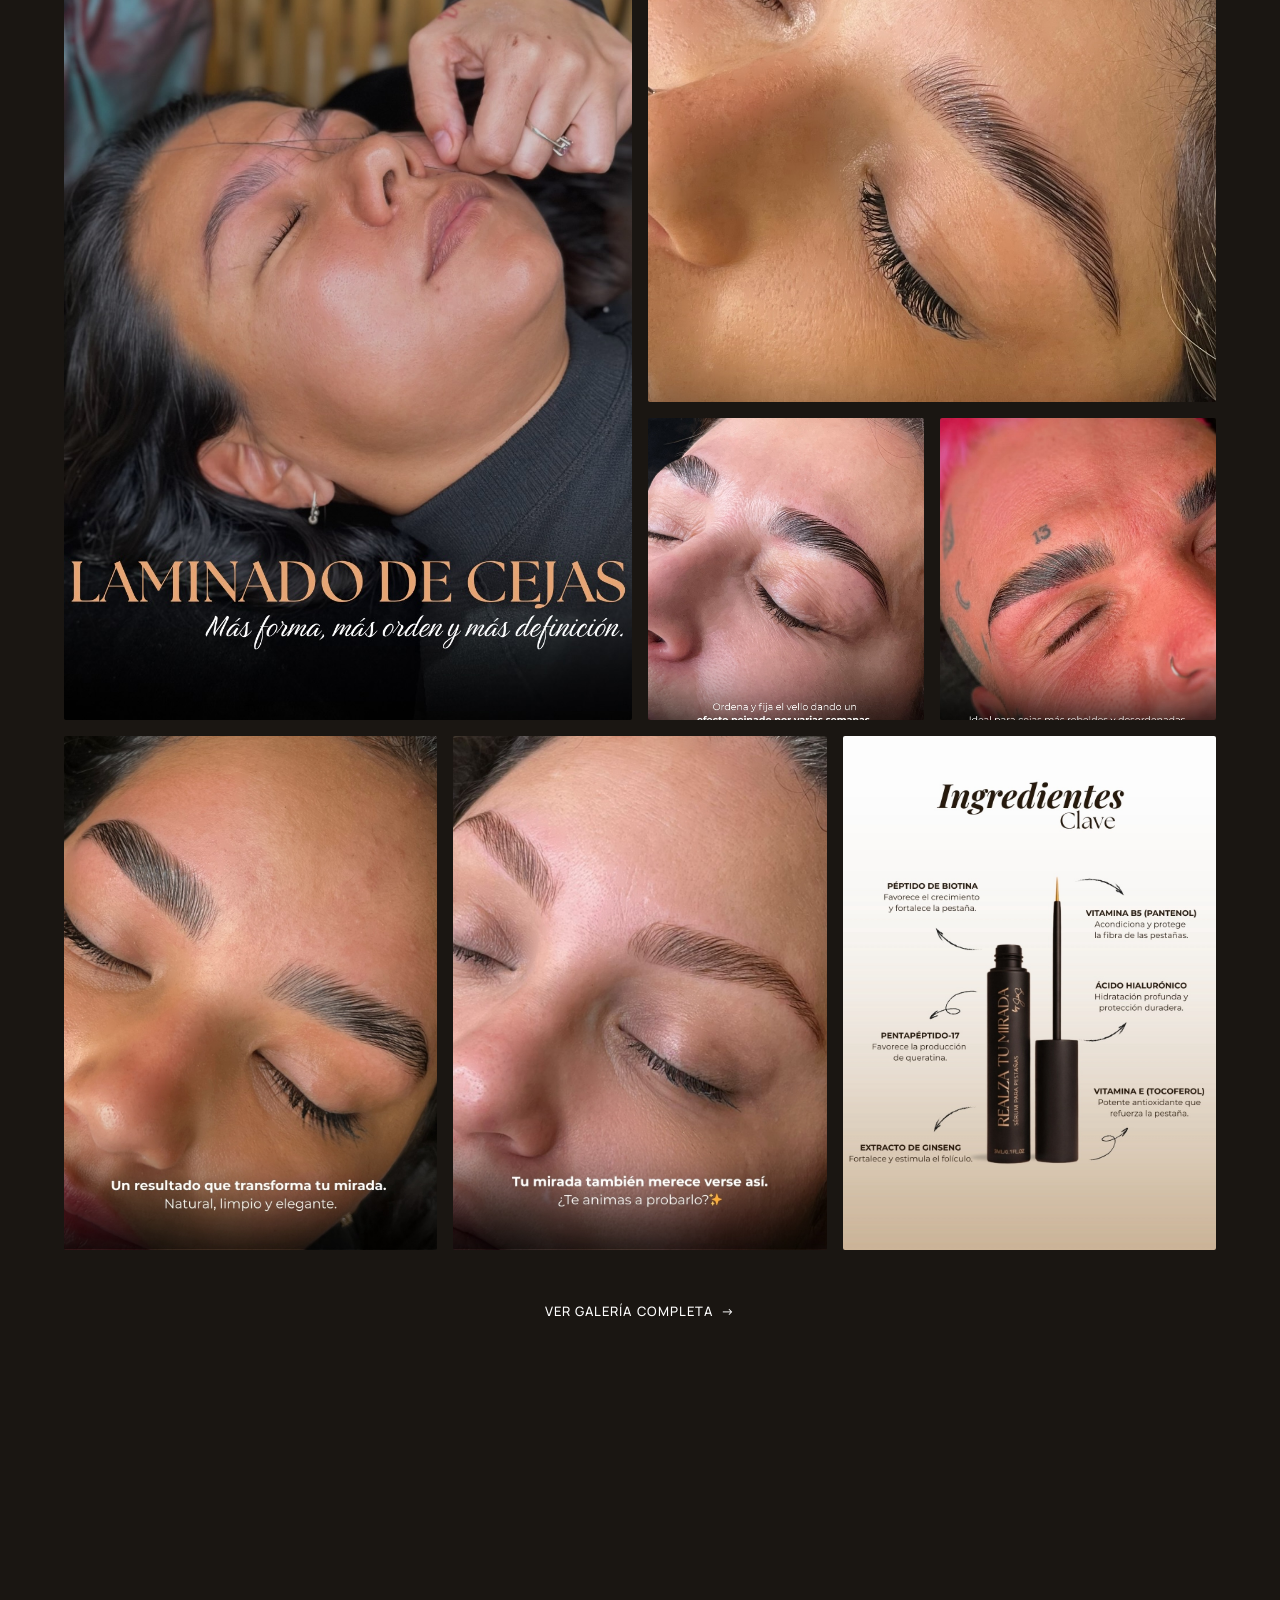
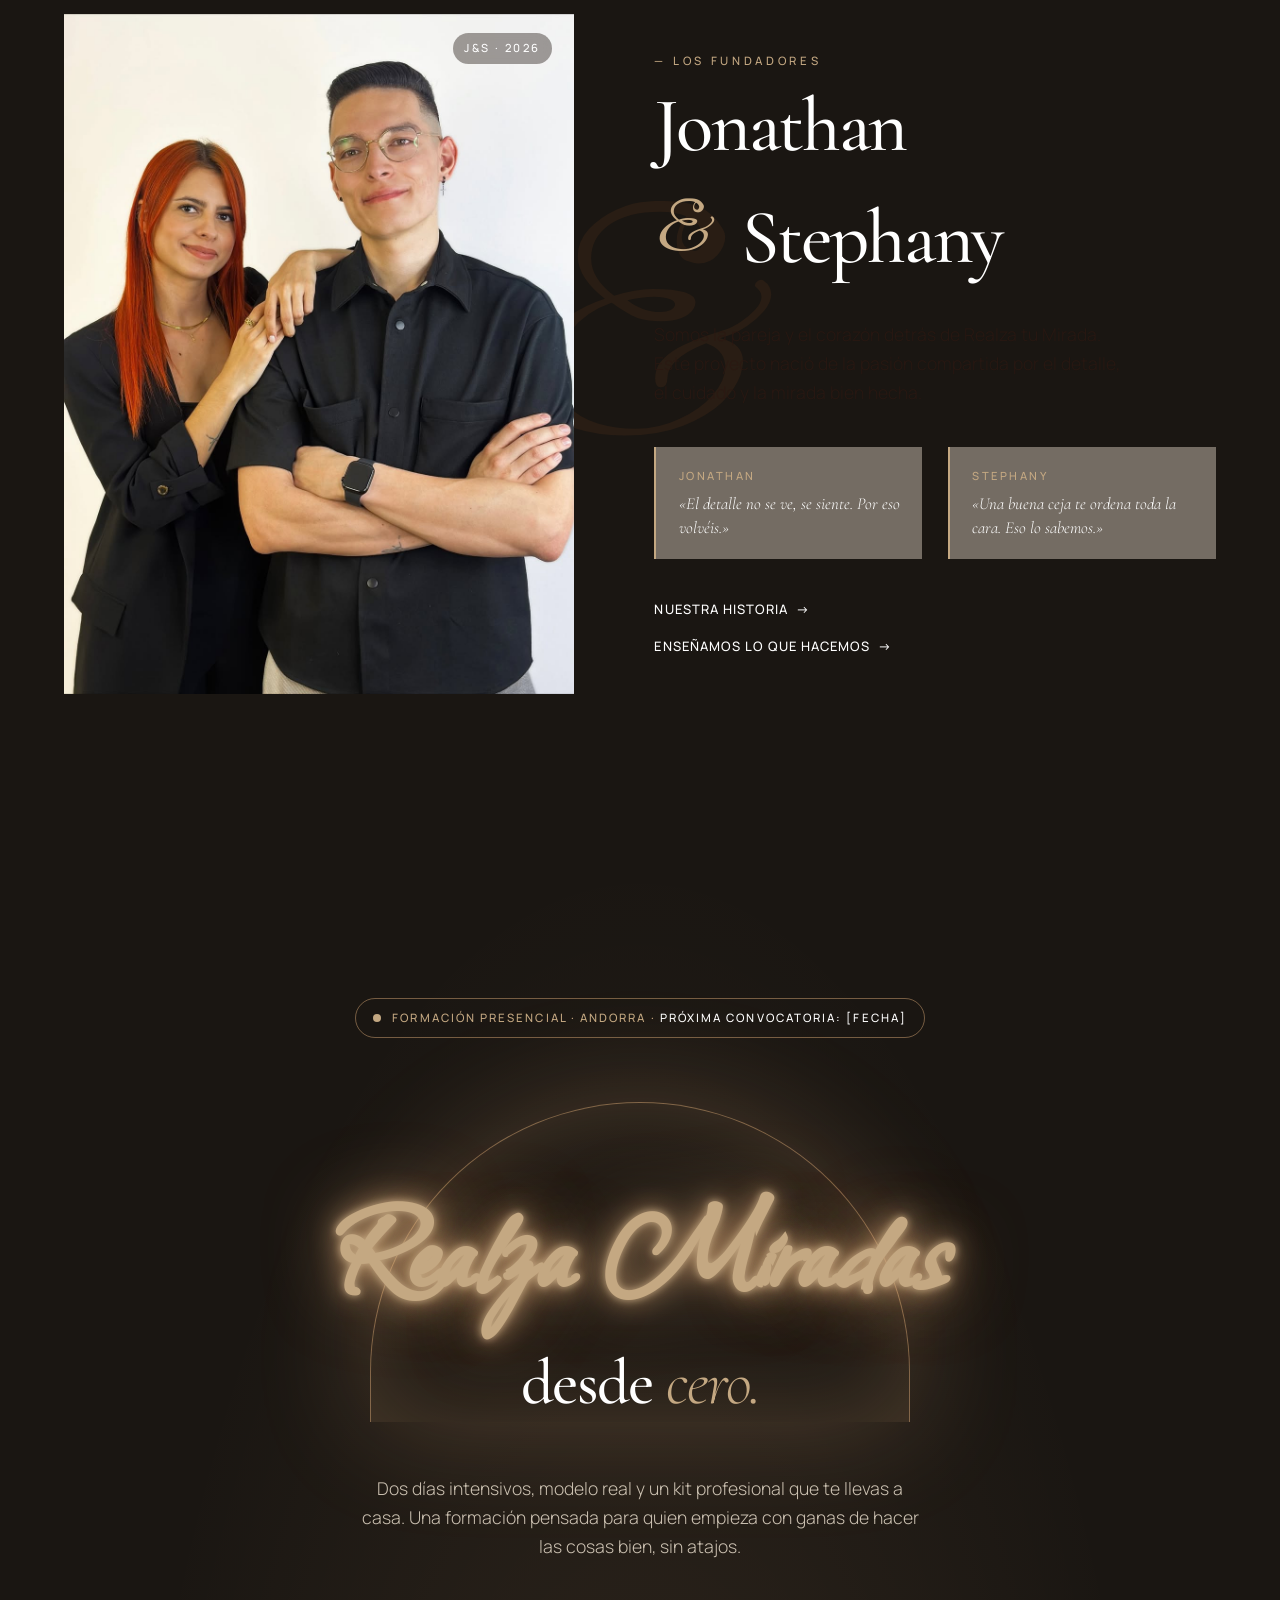
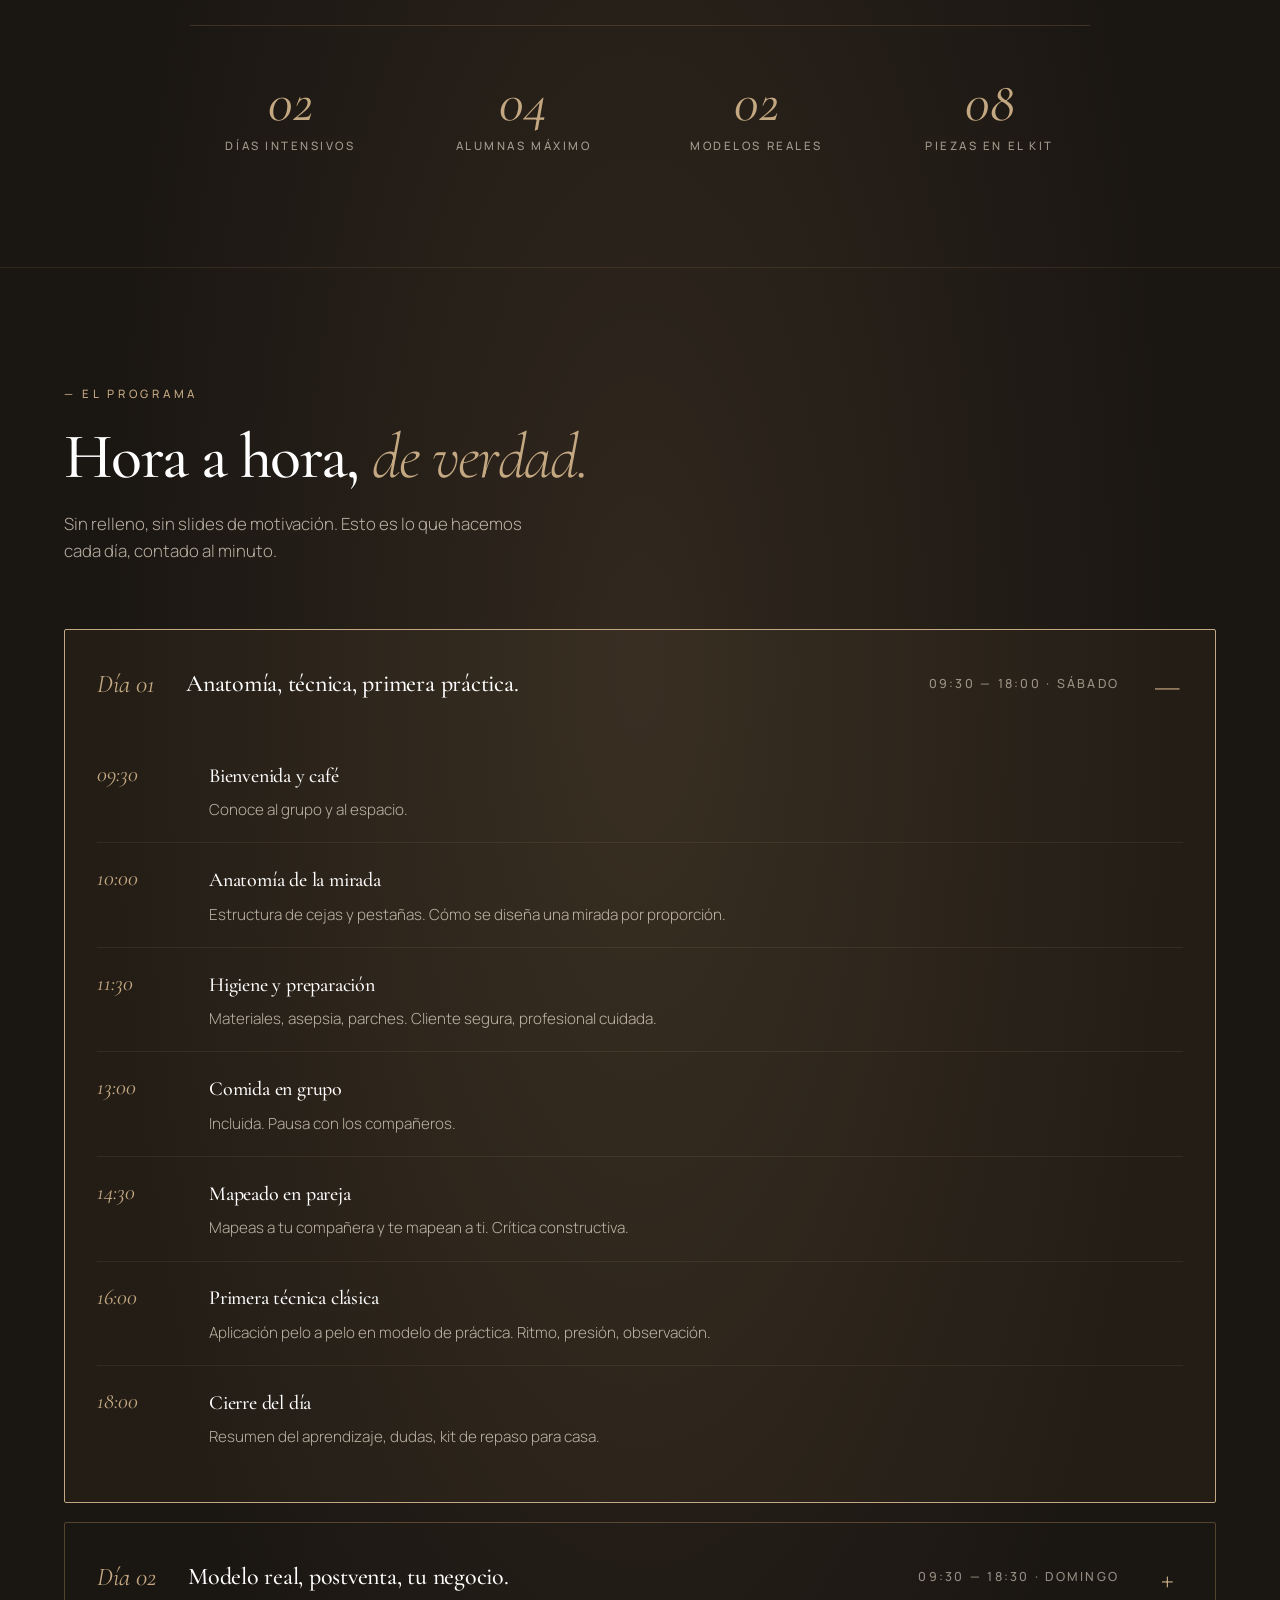
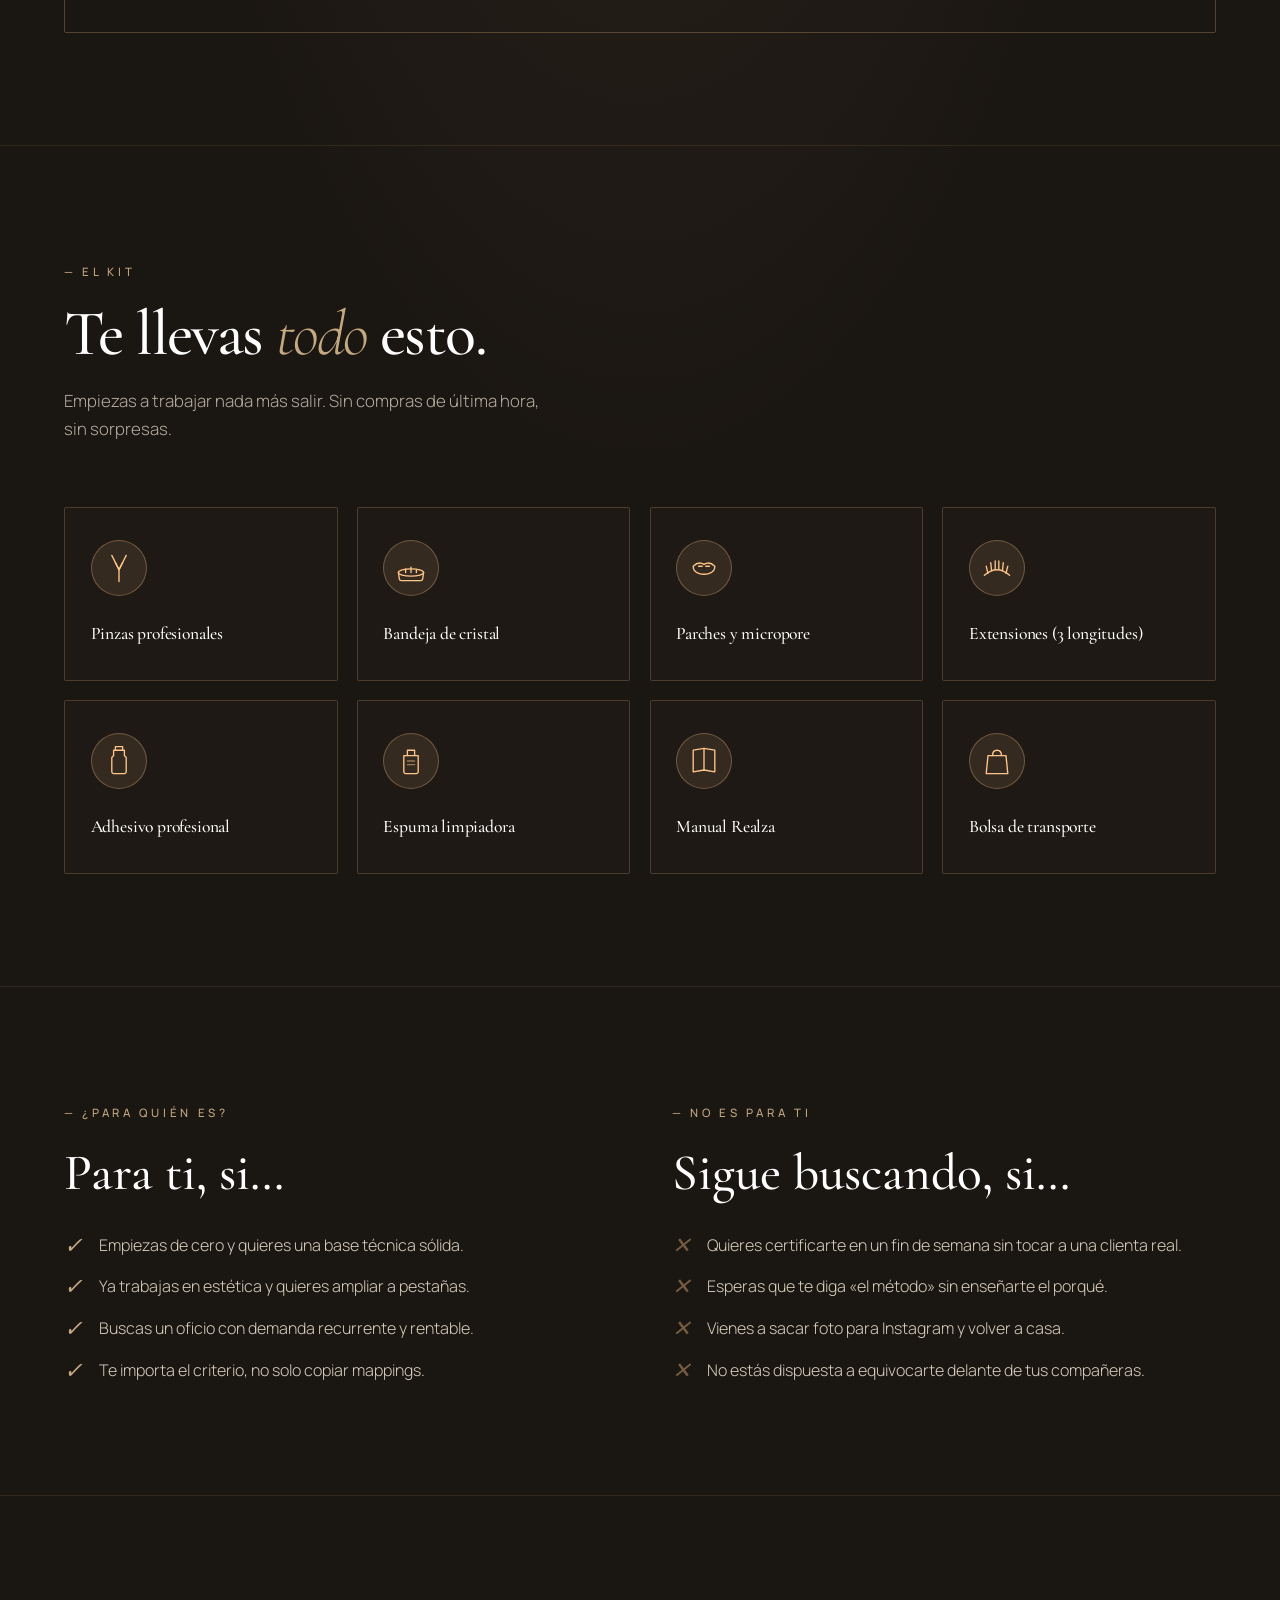
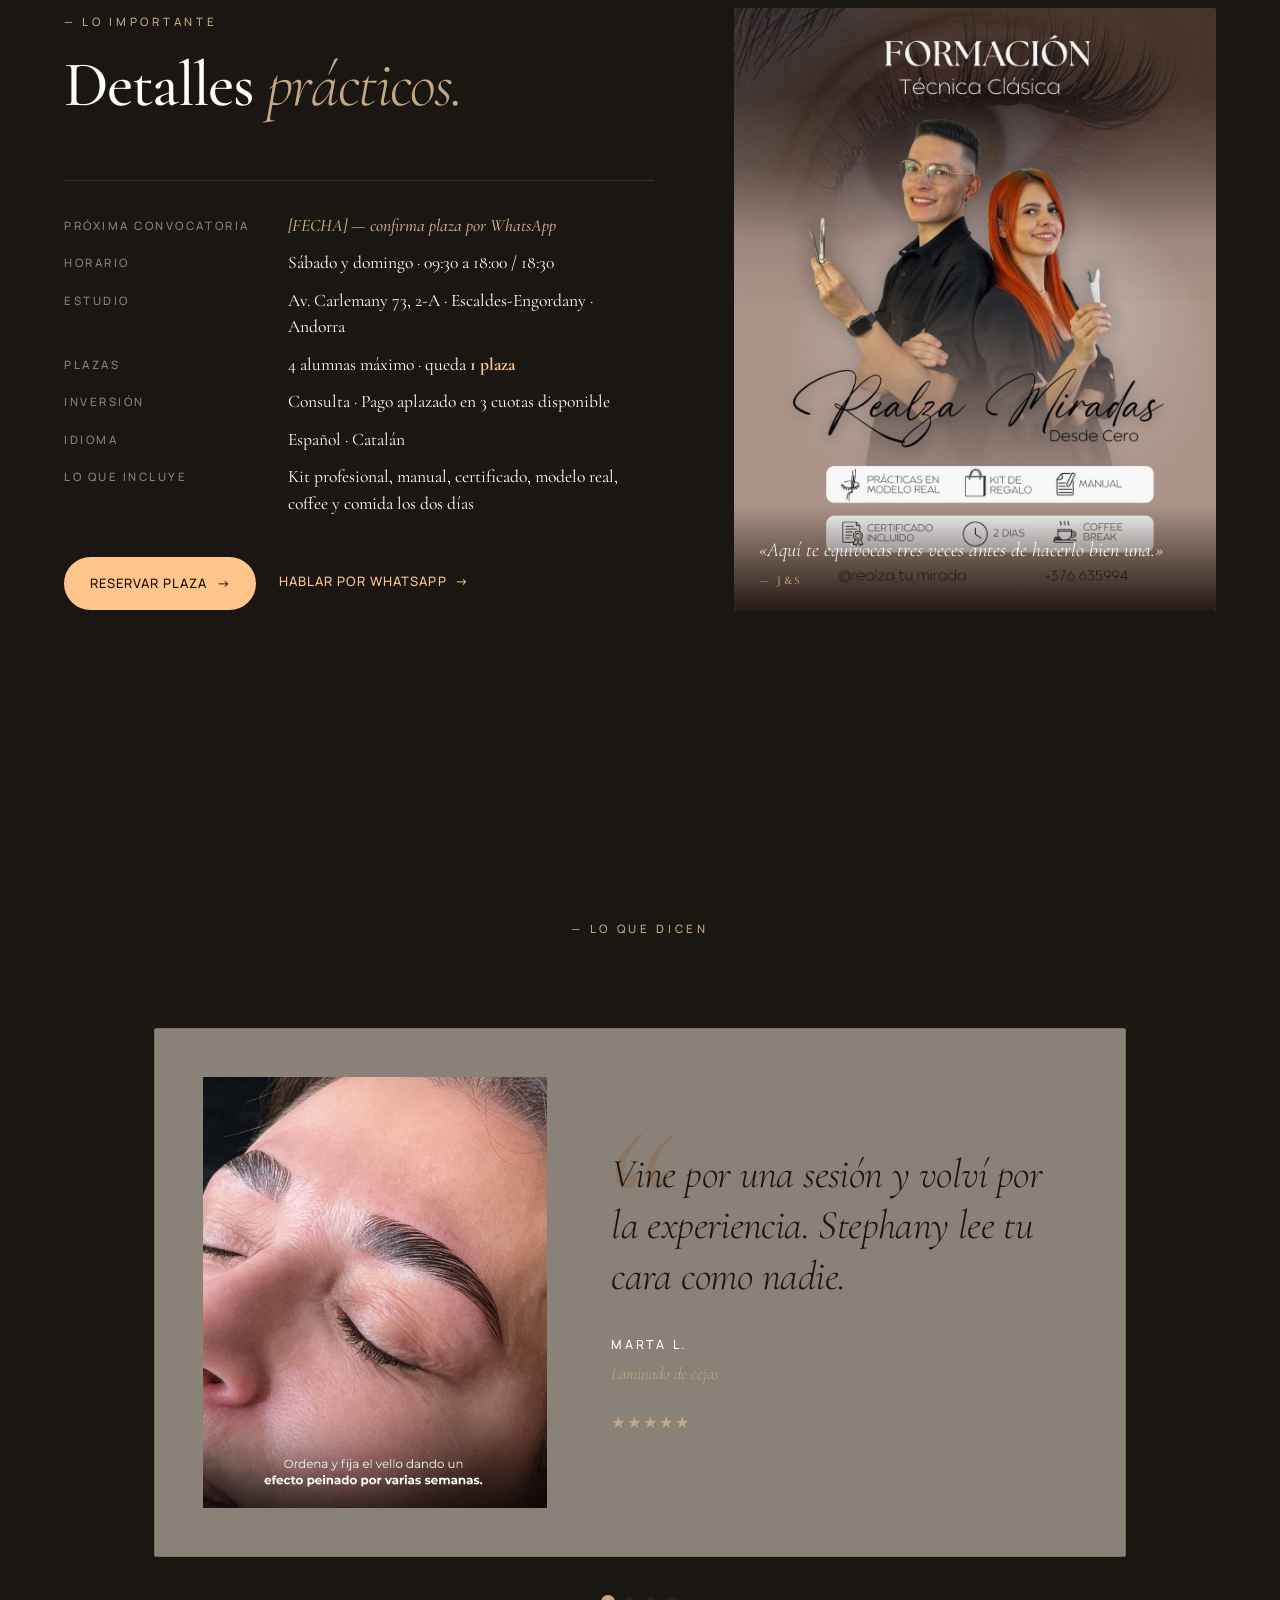
==== commit 55054fd8: "Nueva sección servicios: imagen panorámica + 8 pills, dropdown nav con hover fix, 8 páginas individu" ====
--- a/index.html
+++ b/index.html
@@ -643,6 +643,125 @@
   .footer-bottom { flex-direction: column; align-items: flex-start; }
 }
 
+
+/* ── Nav Services Dropdown ── */
+.nav-services-wrap {
+  position: relative;
+  padding-bottom: 12px;
+  margin-bottom: -12px;
+}
+.nav-services-dropdown {
+  display: none;
+  position: absolute;
+  top: calc(100% + 12px);
+  left: 50%;
+  transform: translateX(-50%);
+  background: #FFFFFF;
+  border: 1px solid #1A1612;
+  min-width: 240px;
+  z-index: 200;
+  flex-direction: column;
+  padding: 0.5rem 0;
+}
+.nav-services-wrap::after {
+  content: '';
+  position: absolute;
+  top: 100%;
+  left: -20px;
+  right: -20px;
+  height: 20px;
+}
+.nav-services-wrap:hover .nav-services-dropdown {
+  display: flex;
+}
+.nav-services-dropdown a {
+  display: flex;
+  align-items: center;
+  gap: 0.8rem;
+  padding: 0.6rem 1.2rem;
+  font-size: 0.72rem;
+  letter-spacing: 0.12em;
+  text-transform: uppercase;
+  font-weight: 400;
+  color: #1A1612 !important;
+  transition: background 0.2s ease, padding-left 0.2s ease;
+}
+.nav-services-dropdown a:hover {
+  background: #f5f0eb;
+  padding-left: 1.5rem;
+}
+.nav-services-dropdown a .dd-num {
+  color: var(--vb-gold-bright);
+  font-size: 0.65rem;
+  font-weight: 600;
+}
+.nav-services-dropdown a::after { display: none !important; }
+
+/* ── Services Showcase Section ── */
+.vb-services-showcase {
+  padding: clamp(3rem, 6vw, 6rem) 0;
+}
+.vb-services-panorama {
+  width: 100%;
+  margin: 2.5rem 0;
+  overflow: hidden;
+  border-radius: 0;
+}
+.vb-services-panorama img {
+  width: 100%;
+  height: 420px;
+  object-fit: cover;
+  display: block;
+}
+.vb-services-list {
+  display: flex;
+  flex-wrap: wrap;
+  justify-content: center;
+  gap: 0.6rem;
+  margin-top: 2.5rem;
+}
+.vb-svc-pill {
+  display: inline-flex;
+  align-items: center;
+  gap: 0.6rem;
+  padding: 0.7rem 1.3rem;
+  border: 1px solid rgba(26, 22, 18, 0.2);
+  border-radius: 999px;
+  font-size: 0.75rem;
+  letter-spacing: 0.1em;
+  text-transform: uppercase;
+  font-weight: 500;
+  color: var(--vb-text);
+  transition: all 0.3s ease;
+  text-decoration: none;
+}
+.vb-svc-pill:hover {
+  background: #1A1612;
+  color: #FFFFFF;
+  border-color: #1A1612;
+}
+.vb-svc-pill-num {
+  font-size: 0.65rem;
+  opacity: 0.4;
+  font-weight: 600;
+}
+.vb-svc-pill .arrow {
+  font-size: 0.8rem;
+  transition: transform 0.3s ease;
+  opacity: 0;
+}
+.vb-svc-pill:hover .arrow {
+  opacity: 1;
+  transform: translateX(3px);
+}
+
+@media (max-width: 768px) {
+  .vb-services-panorama img { height: 240px; }
+  .vb-services-list { flex-direction: column; align-items: stretch; }
+  .vb-svc-pill { justify-content: space-between; }
+  .vb-svc-pill .arrow { opacity: 1; }
+  .nav-services-dropdown { position: static; transform: none; min-width: auto; margin-top: 0.5rem; }
+}
 
 /* ================================================================
    VARIANT B v2 — Aurora Mirada
@@ -2743,7 +2862,19 @@
     </a>
 
     <nav class="header-nav">
-      <a href="#servicios" data-i18n="nav-services">Servicios</a>
+      <div class="nav-services-wrap">
+        <a href="#servicios" data-i18n="nav-services">Servicios</a>
+        <div class="nav-services-dropdown">
+          <a href="efecto-natural.html"><span class="dd-num">01</span> Efecto Natural</a>
+          <a href="efecto-2d.html"><span class="dd-num">02</span> Efecto 2D</a>
+          <a href="efecto-3d.html"><span class="dd-num">03</span> Efecto 3D</a>
+          <a href="efecto-foxy.html"><span class="dd-num">04</span> Efecto Foxy</a>
+          <a href="efecto-wispy.html"><span class="dd-num">05</span> Efecto Wispy</a>
+          <a href="efecto-anime.html"><span class="dd-num">06</span> Efecto Anime</a>
+          <a href="efecto-volumen-ruso.html"><span class="dd-num">07</span> Efecto Volumen Ruso</a>
+          <a href="efecto-lifting.html"><span class="dd-num">08</span> Lifting de Pesta&ntilde;as</a>
+        </div>
+      </div>
       <a href="#serum" data-i18n="nav-serum">S&eacute;rum</a>
       <a href="#formacion" data-i18n="nav-training">Formaci&oacute;n</a>
       <a href="#nosotros" data-i18n="nav-about">Nosotros</a>
@@ -2811,81 +2942,58 @@
 <!-- ============================================================= -->
 <!-- SERVICES                                                       -->
 <!-- ============================================================= -->
-<section class="vb-services" id="servicios" data-shift="services">
+<section class="vb-services-showcase" id="servicios" data-shift="services">
   <div class="container">
     <div class="reveal vb-section-head">
-      <div class="vb-eyebrow" data-i18n="svc-eyebrow">&mdash; El cat&aacute;logo</div>
-      <h2 class="vb-section-h" data-i18n-html="svc-title">Tres cap&iacute;tulos<br /><span class="ital">de mirada.</span></h2>
-      <p class="vb-section-sub" data-i18n="svc-sub">Cada cita es una conversaci&oacute;n con tu rostro antes de poner las manos. Esto es lo que ofrecemos.</p>
+      <div class="vb-eyebrow">&mdash; Nuestros servicios</div>
+      <h2 class="vb-section-h">Elige tu <span class="ital">efecto.</span></h2>
     </div>
-
-    <!-- Service I -->
-    <div class="reveal vb-chapter">
-      <div class="vb-chapter-photo">
-        <span class="vb-chapter-num-bg">I</span>
-        <img src="assets/lamination-2.jpg" alt="Lifting de pesta&ntilde;as" />
-        <span class="vb-chapter-corner-tag">75 min</span>
-      </div>
-      <div class="vb-chapter-text">
-        <div class="vb-chapter-micro"><span class="dot"></span><span data-i18n="svc2-micro">Cap&iacute;tulo uno &middot; I</span></div>
-        <h3 class="vb-chapter-h" data-i18n-html="svc2-title">Lifting <span class="ital">de pesta&ntilde;as.</span></h3>
-        <p class="vb-chapter-desc" data-i18n="svc2-desc">Levantamos tus pesta&ntilde;as desde la ra&iacute;z para crear una curva natural que abre toda la mirada. Resultado limpio que dura casi dos meses, sin maquillaje.</p>
-        <ul class="vb-chapter-bullets">
-          <li><span class="b-mark">&#10038;</span><span data-i18n="svc2-bullet1">Resultado al instante</span></li>
-          <li><span class="b-mark">&#10038;</span><span data-i18n="svc2-bullet2">Hasta 7 semanas</span></li>
-          <li><span class="b-mark">&#10038;</span><span data-i18n="svc2-bullet3">Apto con s&eacute;rum</span></li>
-        </ul>
-        <div class="vb-chapter-actions">
-          <a href="#reservar" class="btn btn-primary"><span data-i18n="btn-reservar">Reservar</span><span class="arrow">&rarr;</span></a>
-          <a href="#" class="link-arrow"><span data-i18n="btn-detail">Ver detalle</span> <span class="arrow">&rarr;</span></a>
-        </div>
-      </div>
-    </div>
-
-    <!-- Service II -->
-    <div class="reveal vb-chapter reverse">
-      <div class="vb-chapter-photo">
-        <span class="vb-chapter-num-bg">II</span>
-        <img src="assets/lamination-4.jpg" alt="Extensiones de pesta&ntilde;as" />
-        <span class="vb-chapter-corner-tag">120 min</span>
-      </div>
-      <div class="vb-chapter-text">
-        <div class="vb-chapter-micro"><span class="dot"></span><span data-i18n="svc3-micro">Cap&iacute;tulo dos &middot; II</span></div>
-        <h3 class="vb-chapter-h" data-i18n-html="svc3-title">Extensiones <span class="ital">de pesta&ntilde;as.</span></h3>
-        <p class="vb-chapter-desc" data-i18n="svc3-desc">Pelo a pelo, mapeadas a la forma de tus ojos. Volumen real que se siente tuyo desde el primer parpadeo, no postizo ni estridente.</p>
-        <ul class="vb-chapter-bullets">
-          <li><span class="b-mark">&#10038;</span><span data-i18n="svc3-bullet1">Sesi&oacute;n inicial 2 h</span></li>
-          <li><span class="b-mark">&#10038;</span><span data-i18n="svc3-bullet2">Retoque cada 3 sem.</span></li>
-          <li><span class="b-mark">&#10038;</span><span data-i18n="svc3-bullet3">Adhesivo hipoalerg&eacute;nico</span></li>
-        </ul>
-        <div class="vb-chapter-actions">
-          <a href="#reservar" class="btn btn-primary"><span data-i18n="btn-reservar">Reservar</span><span class="arrow">&rarr;</span></a>
-          <a href="#" class="link-arrow"><span data-i18n="btn-detail">Ver detalle</span> <span class="arrow">&rarr;</span></a>
-        </div>
-      </div>
-    </div>
-
-    <!-- Service III -->
-    <div class="reveal vb-chapter">
-      <div class="vb-chapter-photo">
-        <span class="vb-chapter-num-bg">III</span>
-        <img src="assets/lamination-5.jpg" alt="Dise&ntilde;o de mirada" />
-        <span class="vb-chapter-corner-tag">90 min</span>
-      </div>
-      <div class="vb-chapter-text">
-        <div class="vb-chapter-micro"><span class="dot"></span><span data-i18n="svc4-micro">Cap&iacute;tulo tres &middot; III</span></div>
-        <h3 class="vb-chapter-h" data-i18n-html="svc4-title">Dise&ntilde;o <span class="ital">de mirada.</span></h3>
-        <p class="vb-chapter-desc" data-i18n="svc4-desc">Un estudio sin prisa de tu rostro, proporci&oacute;n y rasgos para dise&ntilde;ar la combinaci&oacute;n de servicios que m&aacute;s te favorece. Pensado solo para ti.</p>
-        <ul class="vb-chapter-bullets">
-          <li><span class="b-mark">&#10038;</span><span data-i18n="svc4-bullet1">1 h de consulta</span></li>
-          <li><span class="b-mark">&#10038;</span><span data-i18n="svc4-bullet2">Mapeado fotogr&aacute;fico</span></li>
-          <li><span class="b-mark">&#10038;</span><span data-i18n="svc4-bullet3">Plan a 3 meses</span></li>
-        </ul>
-        <div class="vb-chapter-actions">
-          <a href="#reservar" class="btn btn-primary"><span data-i18n="btn-reservar">Reservar</span><span class="arrow">&rarr;</span></a>
-          <a href="#" class="link-arrow"><span data-i18n="btn-detail">Ver detalle</span> <span class="arrow">&rarr;</span></a>
-        </div>
-      </div>
+  </div>
+  <div class="vb-services-panorama reveal">
+    <img src="assets/servicios-hero.jpg" alt="Servicios de pesta&ntilde;as Realza tu mirada" />
+  </div>
+  <div class="container">
+    <div class="vb-services-list reveal">
+      <a href="efecto-natural.html" class="vb-svc-pill">
+        <span class="vb-svc-pill-num">01</span>
+        <span class="vb-svc-pill-name">Efecto Natural</span>
+        <span class="arrow">&rarr;</span>
+      </a>
+      <a href="efecto-2d.html" class="vb-svc-pill">
+        <span class="vb-svc-pill-num">02</span>
+        <span class="vb-svc-pill-name">Efecto 2D</span>
+        <span class="arrow">&rarr;</span>
+      </a>
+      <a href="efecto-3d.html" class="vb-svc-pill">
+        <span class="vb-svc-pill-num">03</span>
+        <span class="vb-svc-pill-name">Efecto 3D</span>
+        <span class="arrow">&rarr;</span>
+      </a>
+      <a href="efecto-foxy.html" class="vb-svc-pill">
+        <span class="vb-svc-pill-num">04</span>
+        <span class="vb-svc-pill-name">Efecto Foxy</span>
+        <span class="arrow">&rarr;</span>
+      </a>
+      <a href="efecto-wispy.html" class="vb-svc-pill">
+        <span class="vb-svc-pill-num">05</span>
+        <span class="vb-svc-pill-name">Efecto Wispy</span>
+        <span class="arrow">&rarr;</span>
+      </a>
+      <a href="efecto-anime.html" class="vb-svc-pill">
+        <span class="vb-svc-pill-num">06</span>
+        <span class="vb-svc-pill-name">Efecto Anime</span>
+        <span class="arrow">&rarr;</span>
+      </a>
+      <a href="efecto-volumen-ruso.html" class="vb-svc-pill">
+        <span class="vb-svc-pill-num">07</span>
+        <span class="vb-svc-pill-name">Efecto Volumen Ruso</span>
+        <span class="arrow">&rarr;</span>
+      </a>
+      <a href="efecto-lifting.html" class="vb-svc-pill">
+        <span class="vb-svc-pill-num">08</span>
+        <span class="vb-svc-pill-name">Efecto Lifting de Pesta&ntilde;as</span>
+        <span class="arrow">&rarr;</span>
+      </a>
     </div>
   </div>
 </section>
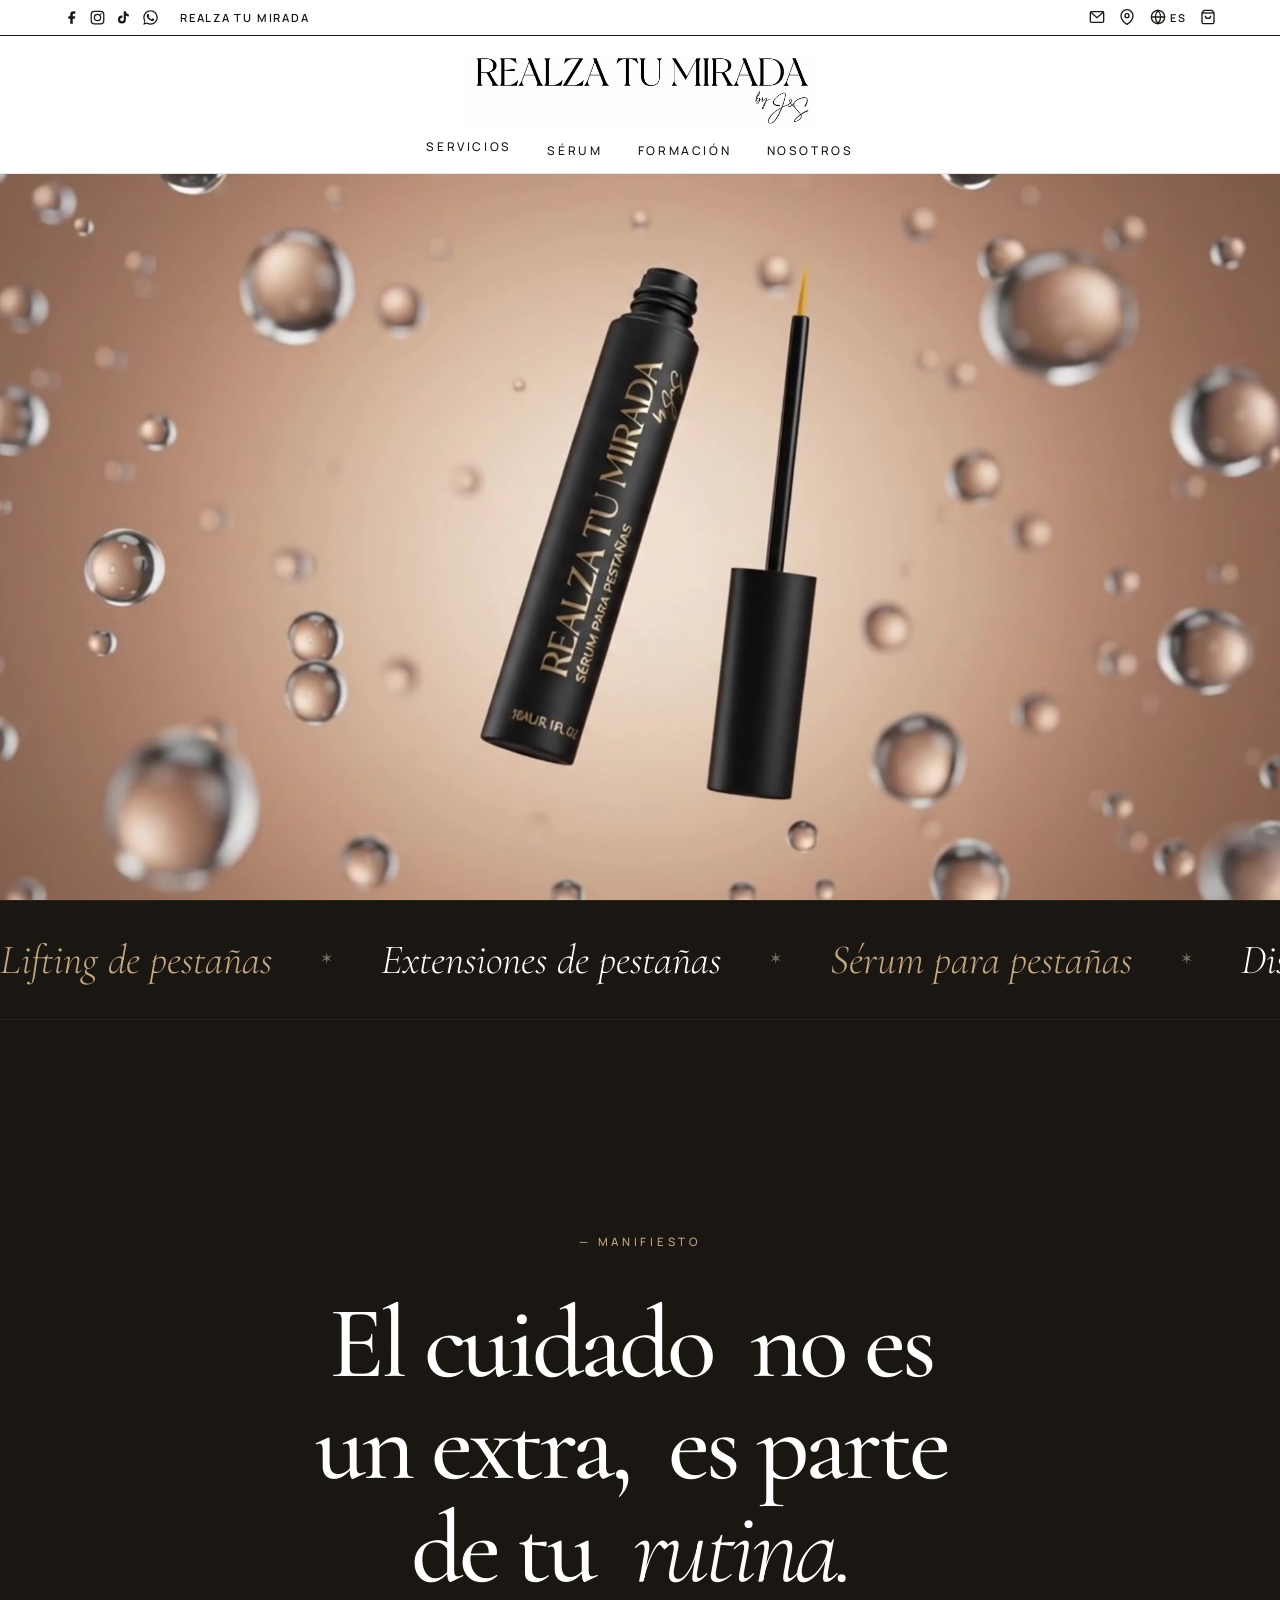
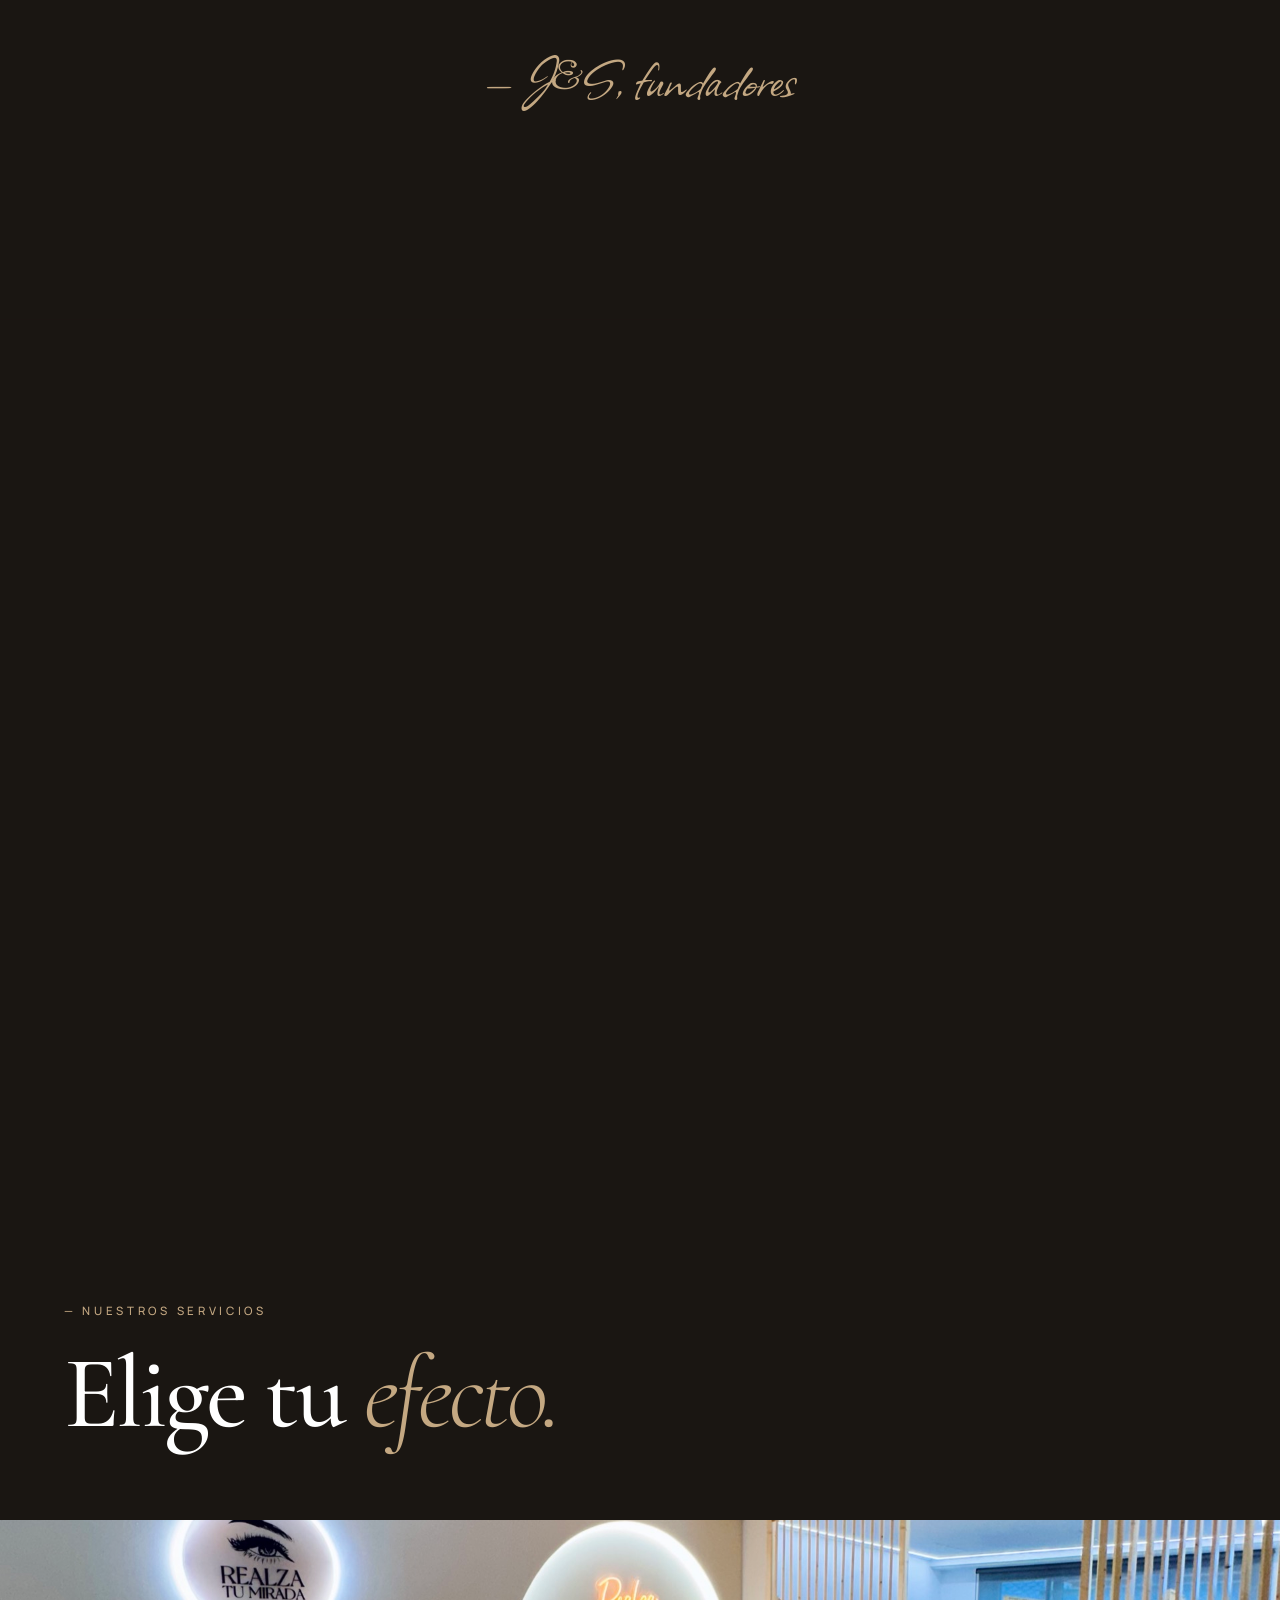
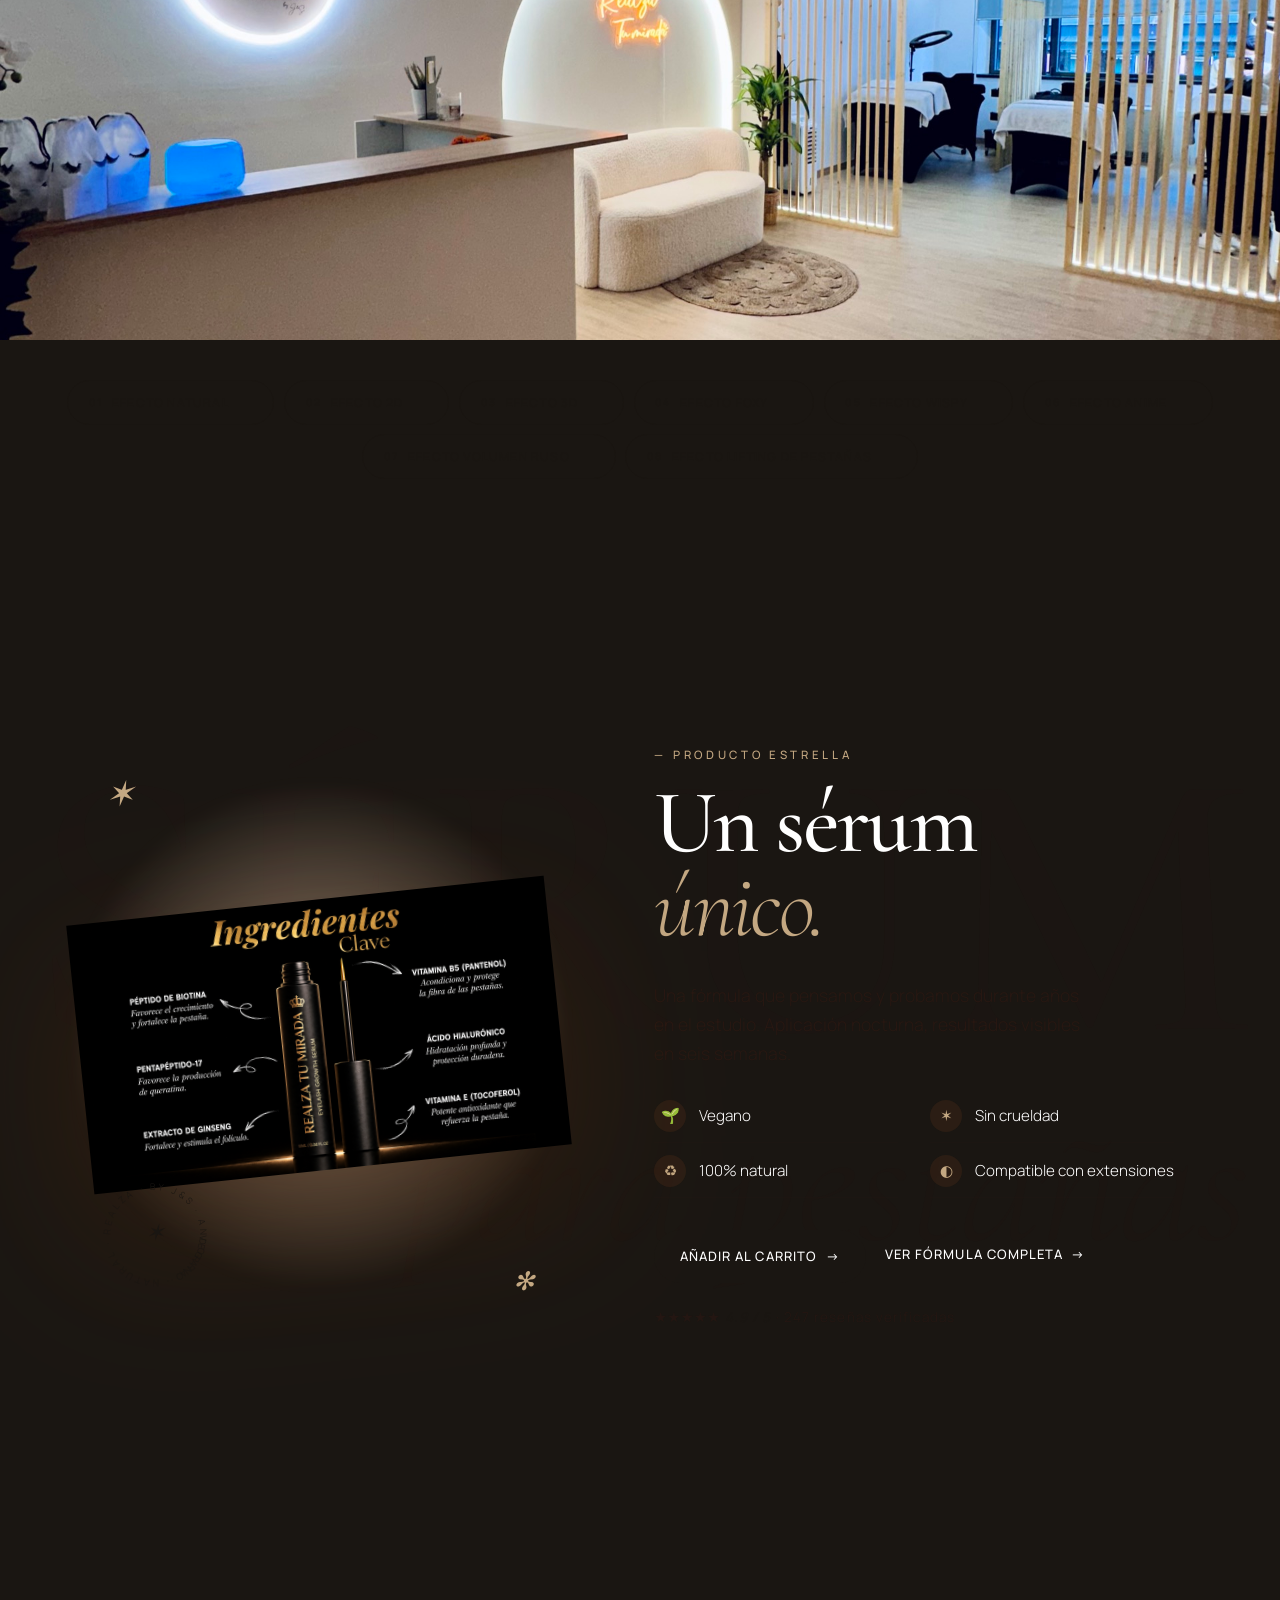
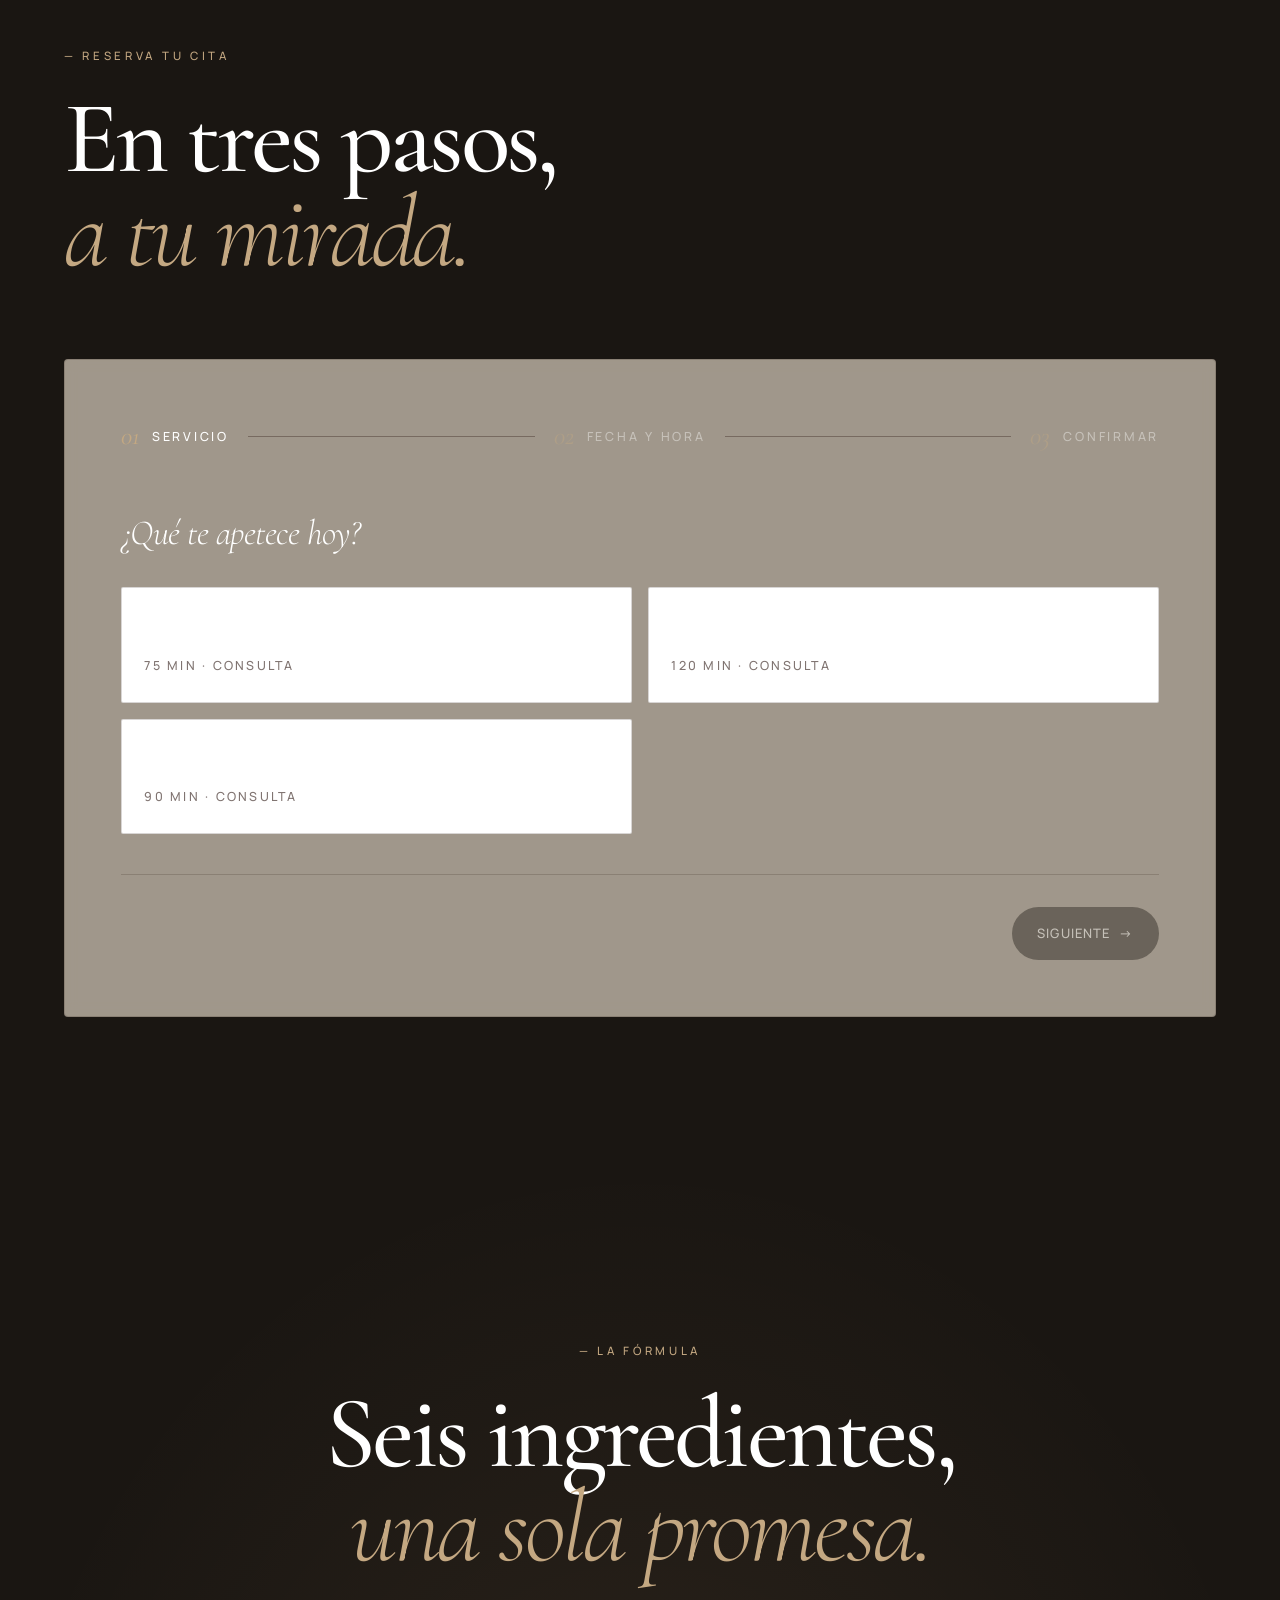
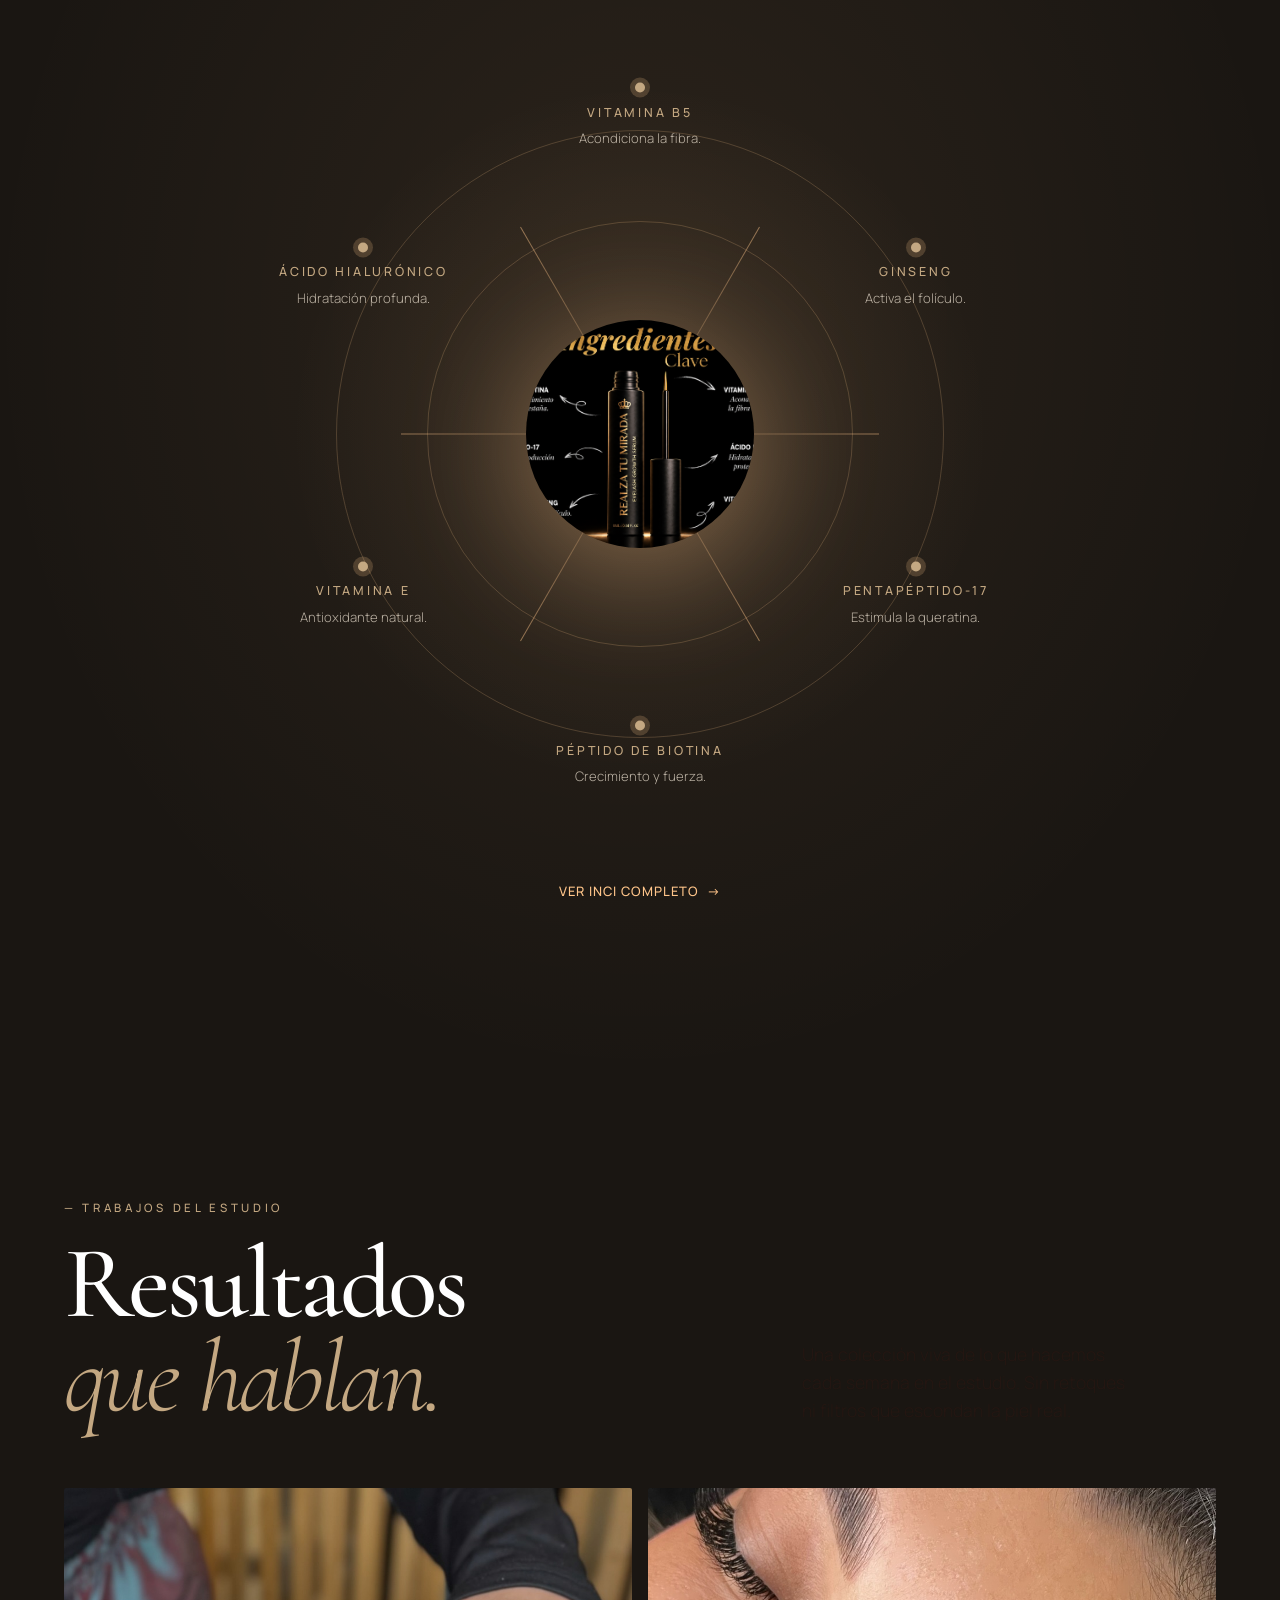
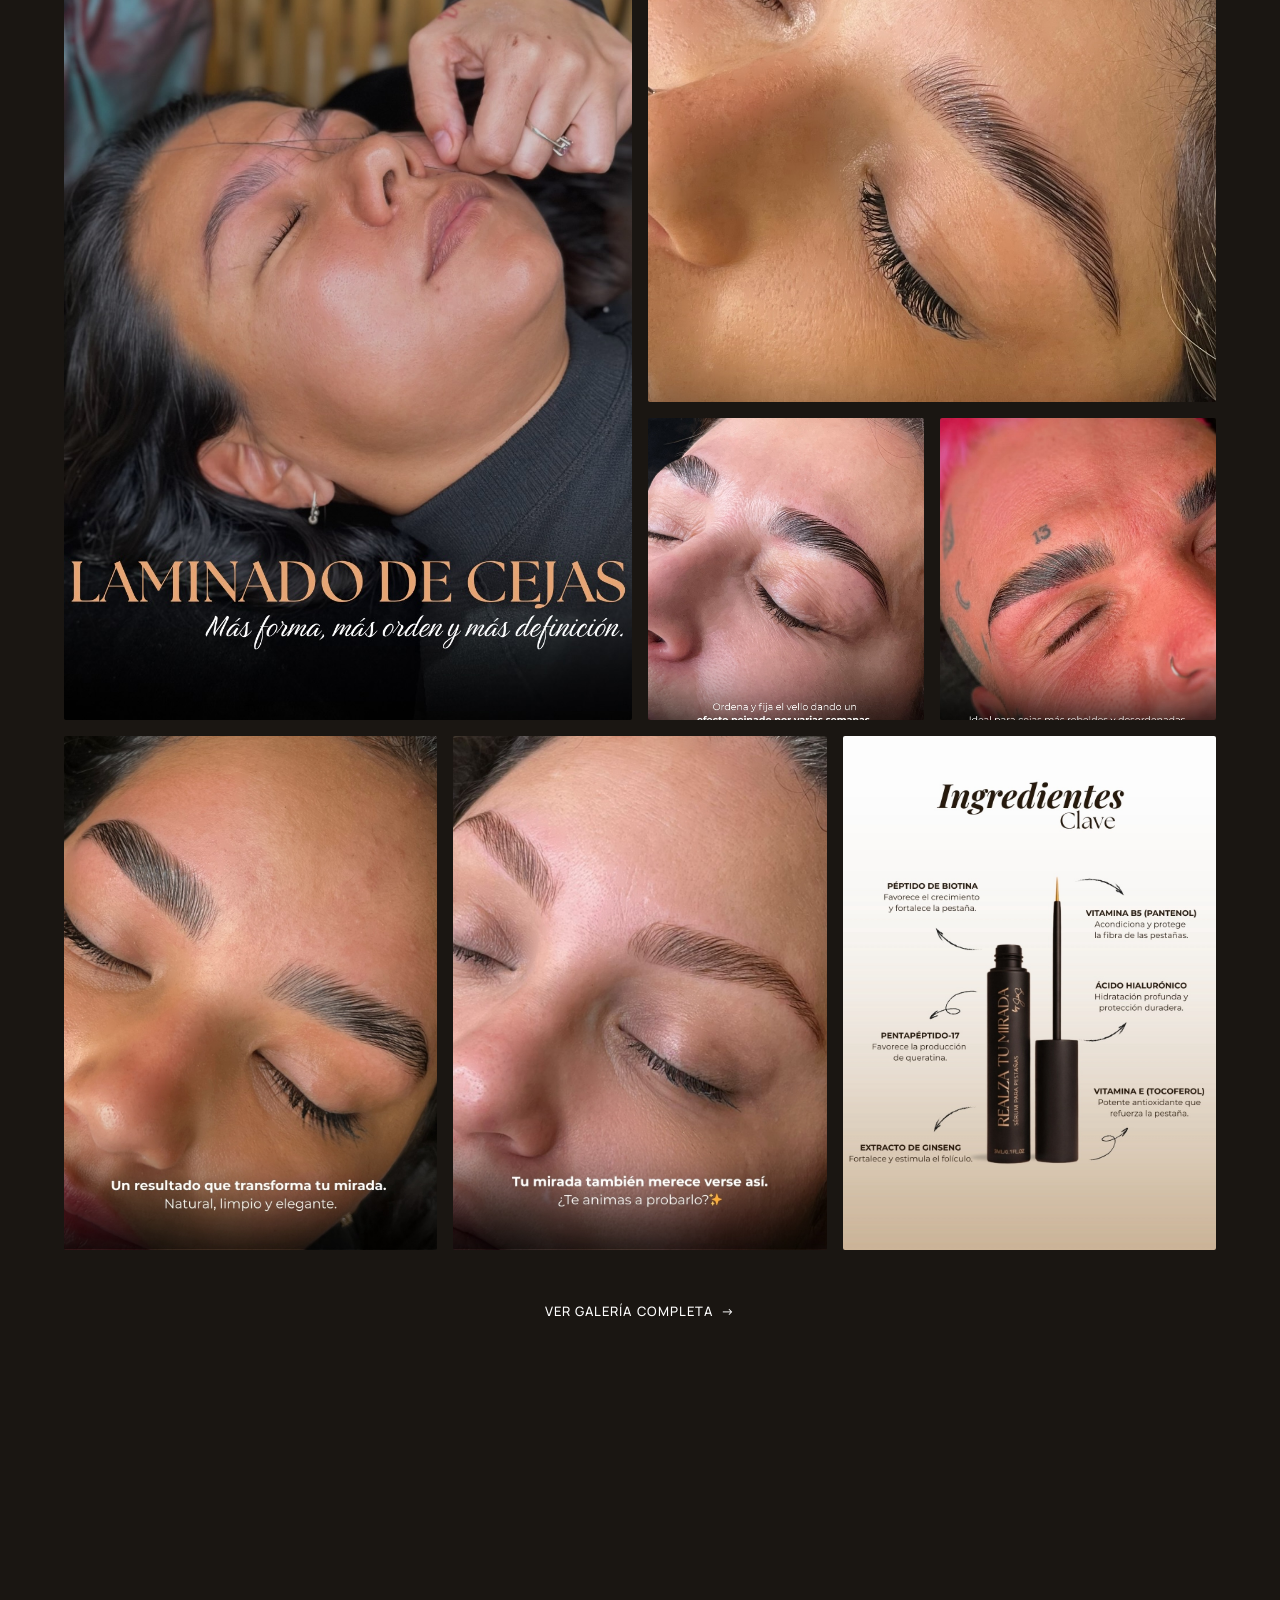
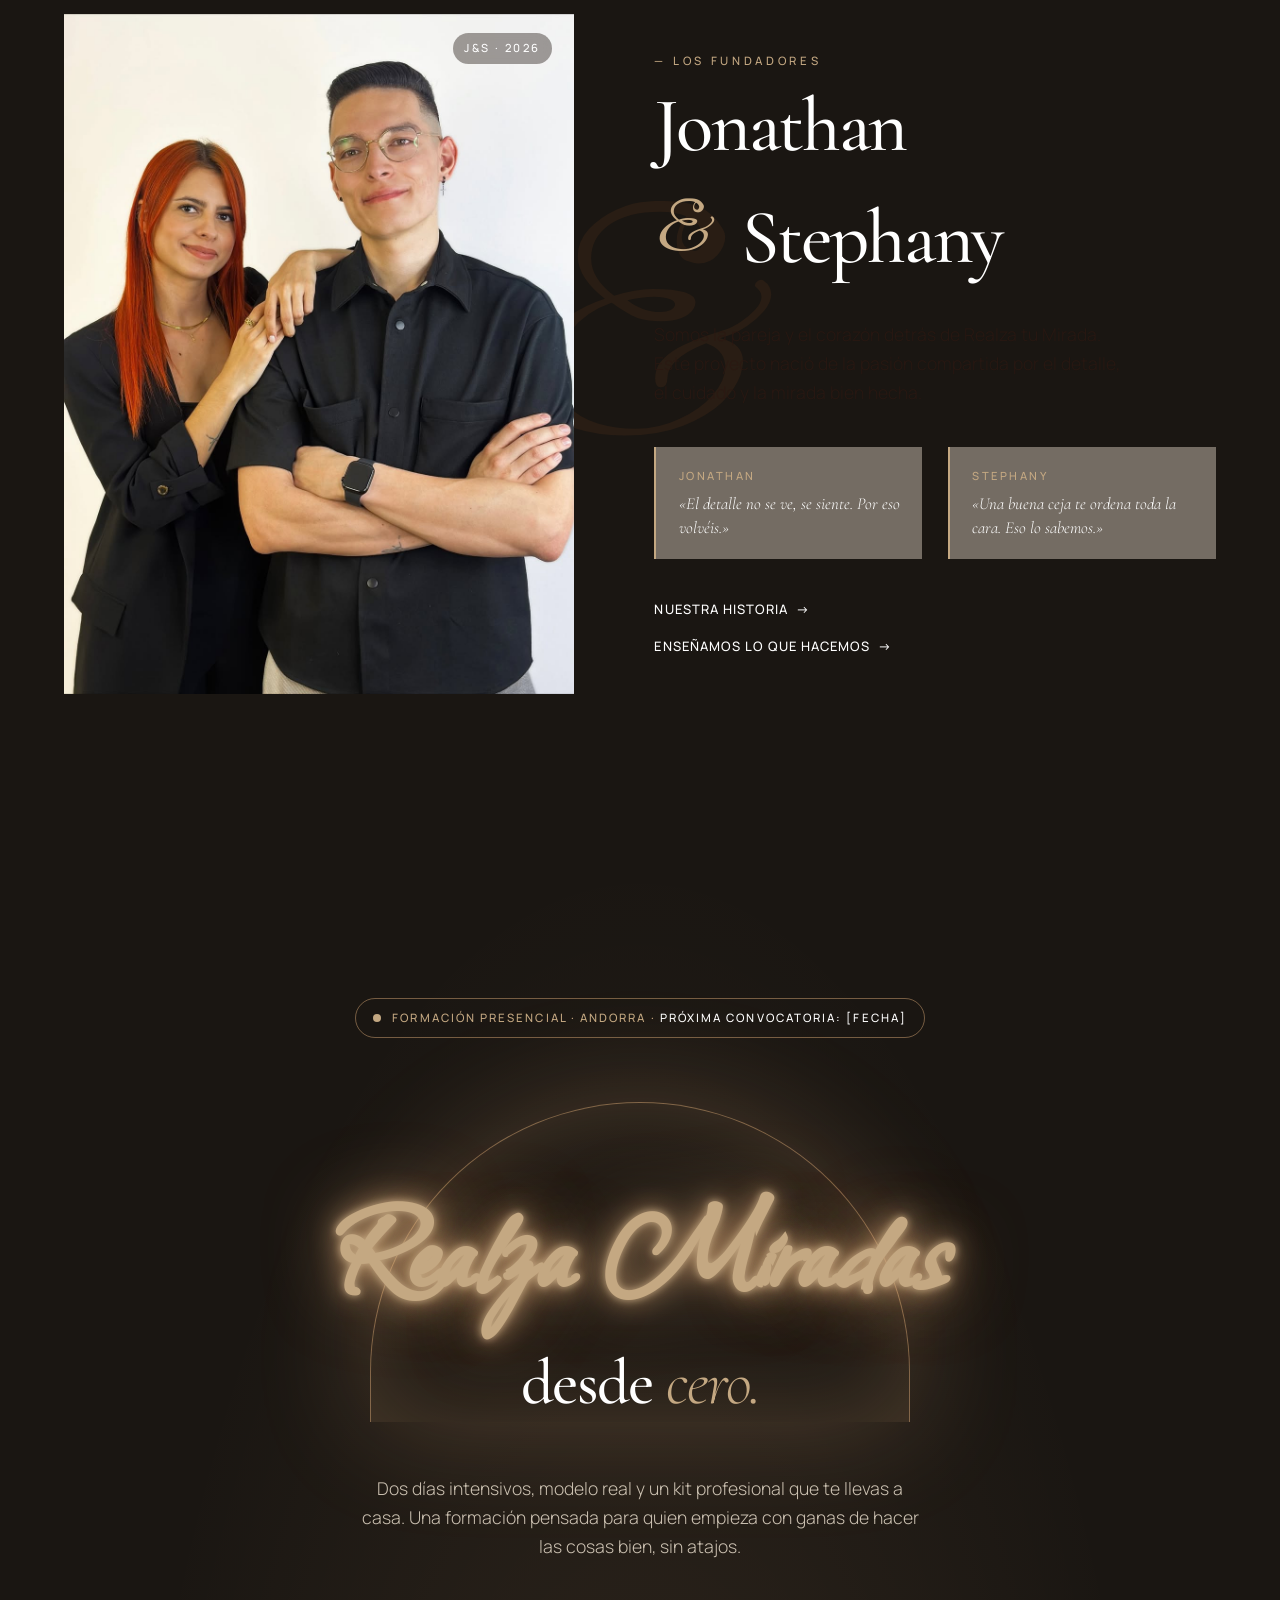
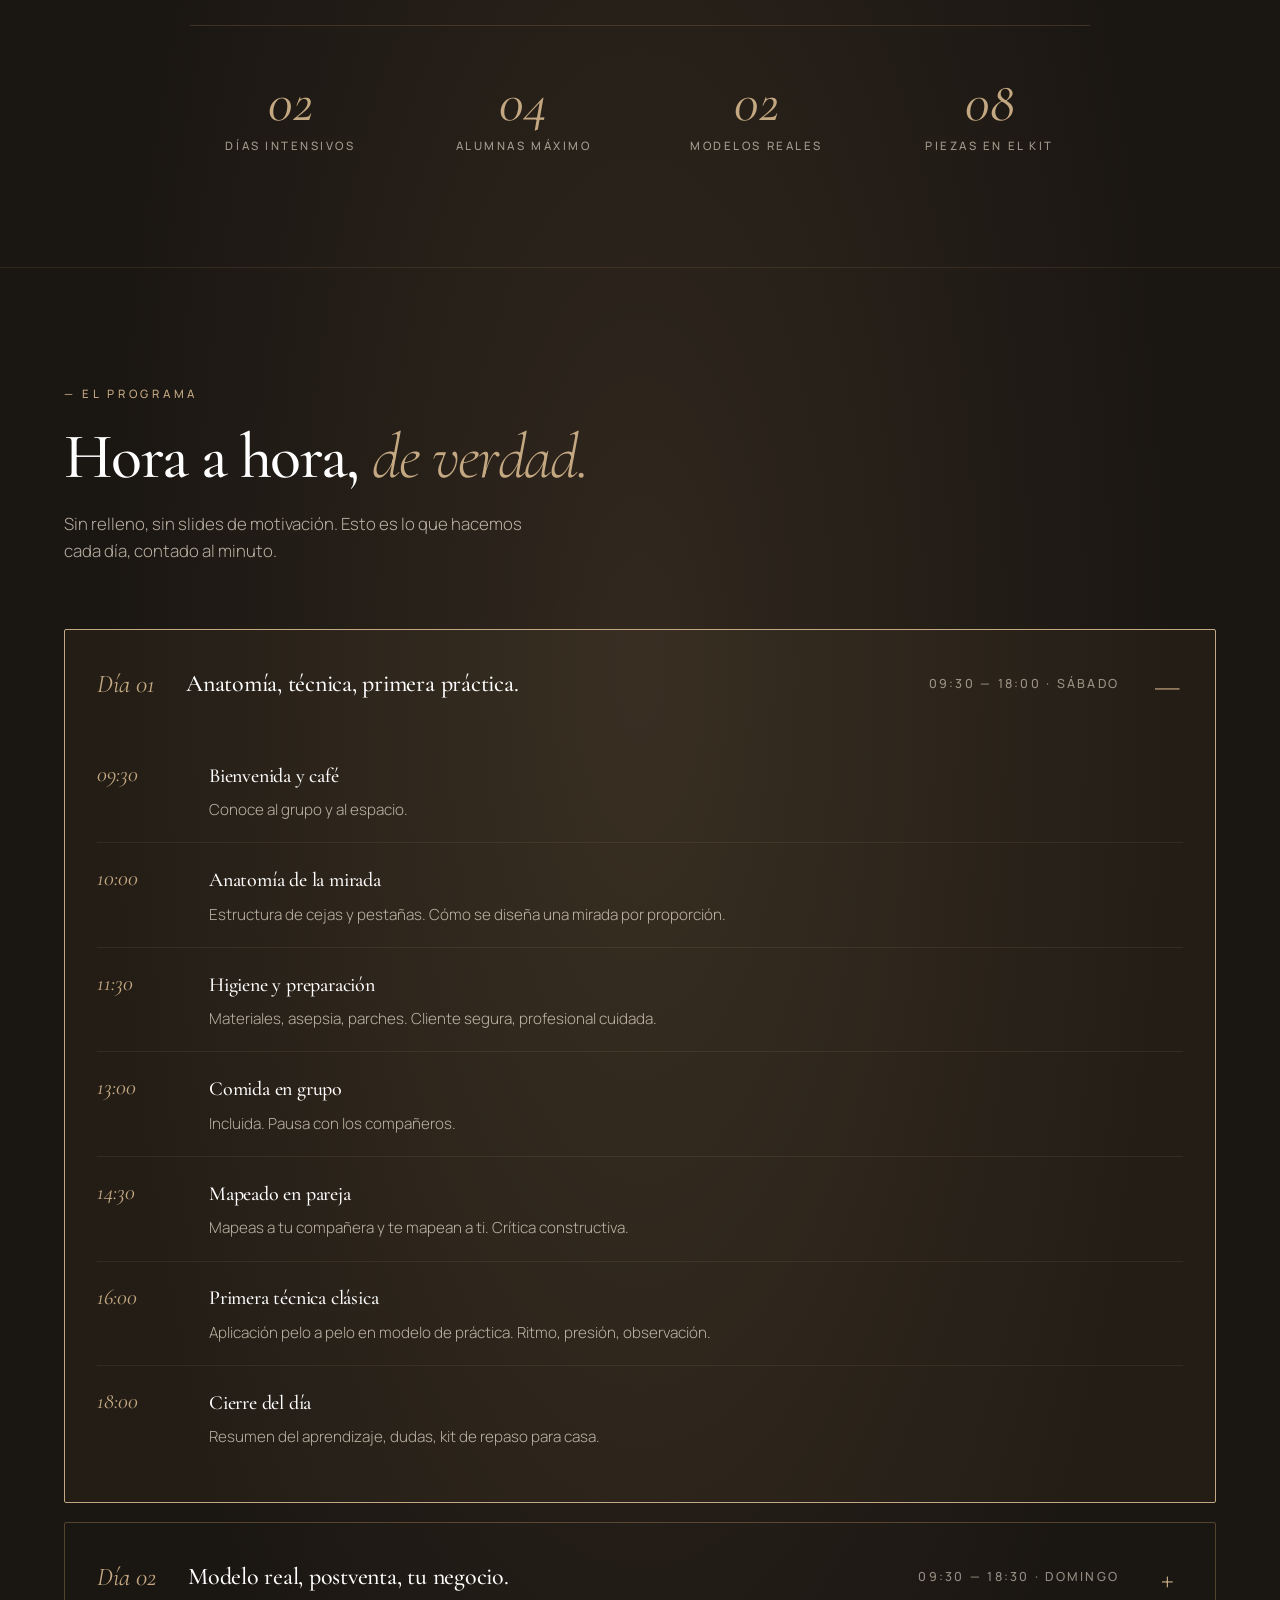
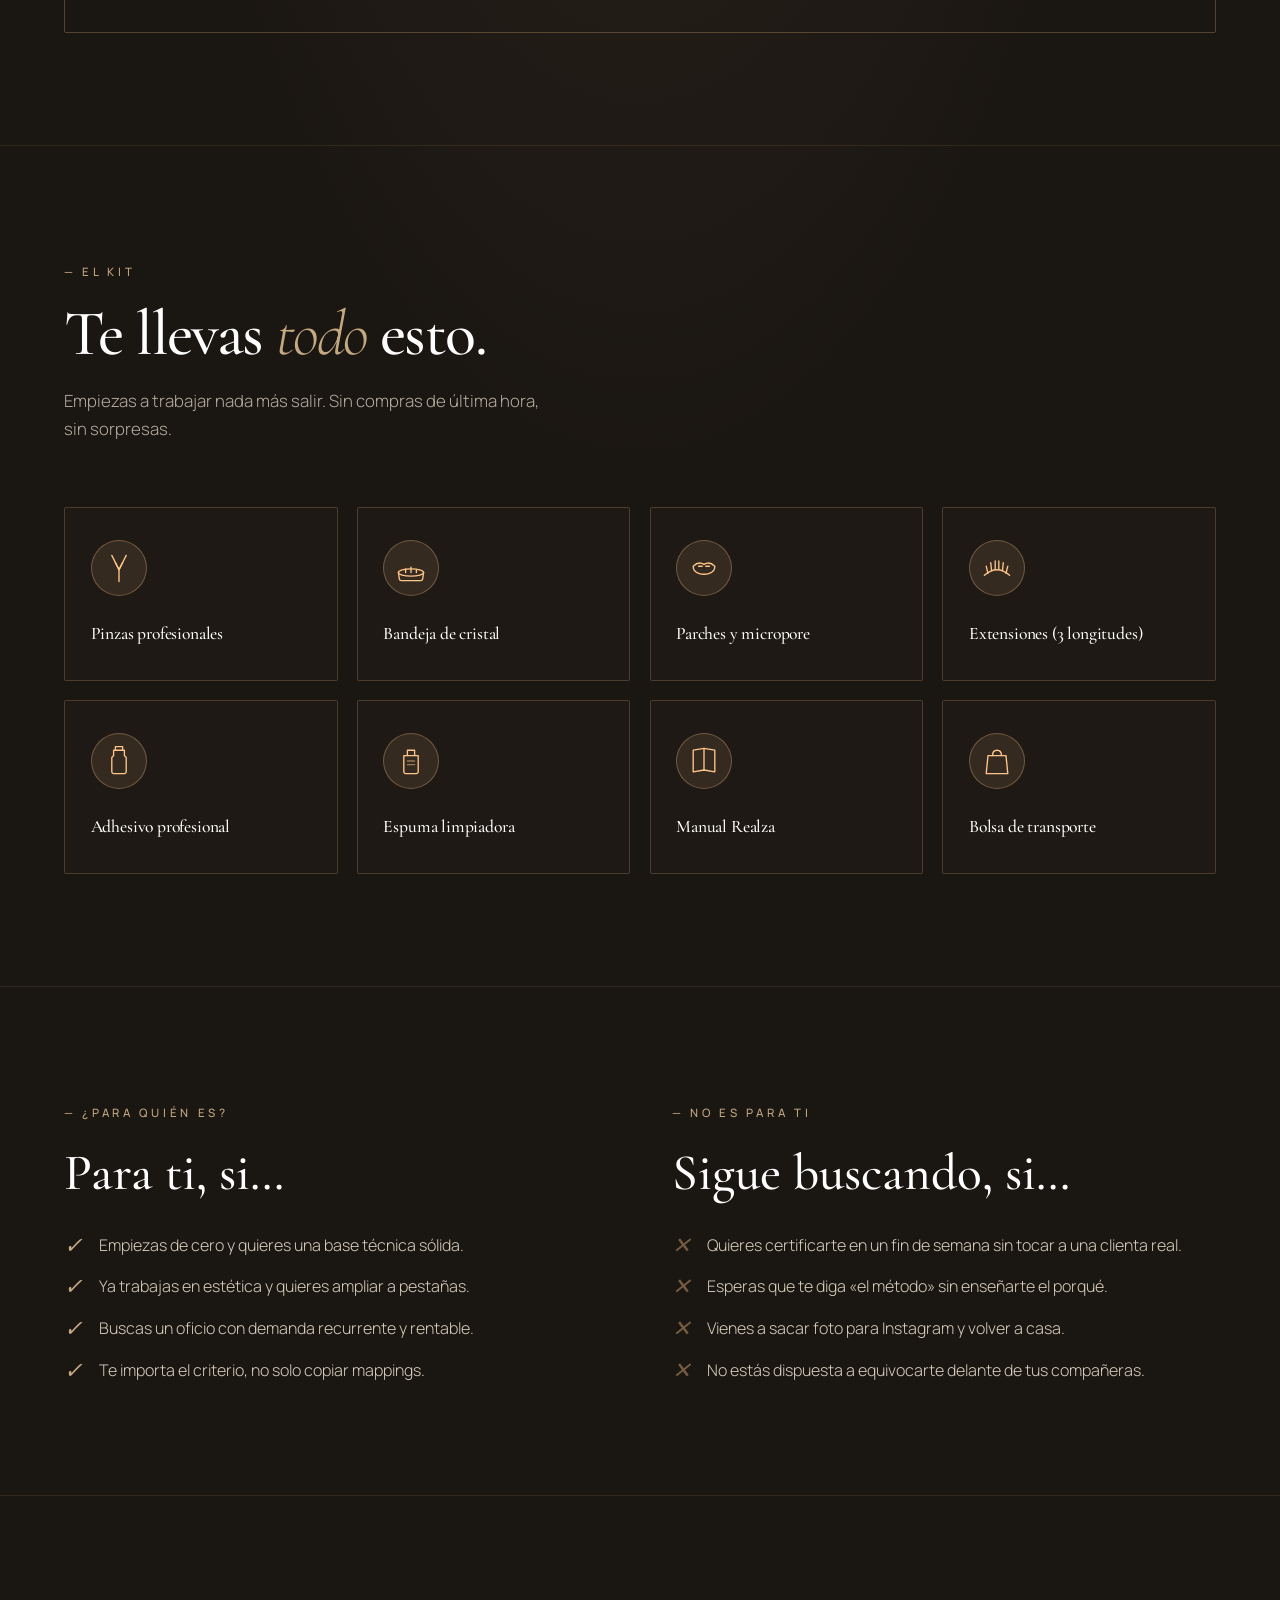
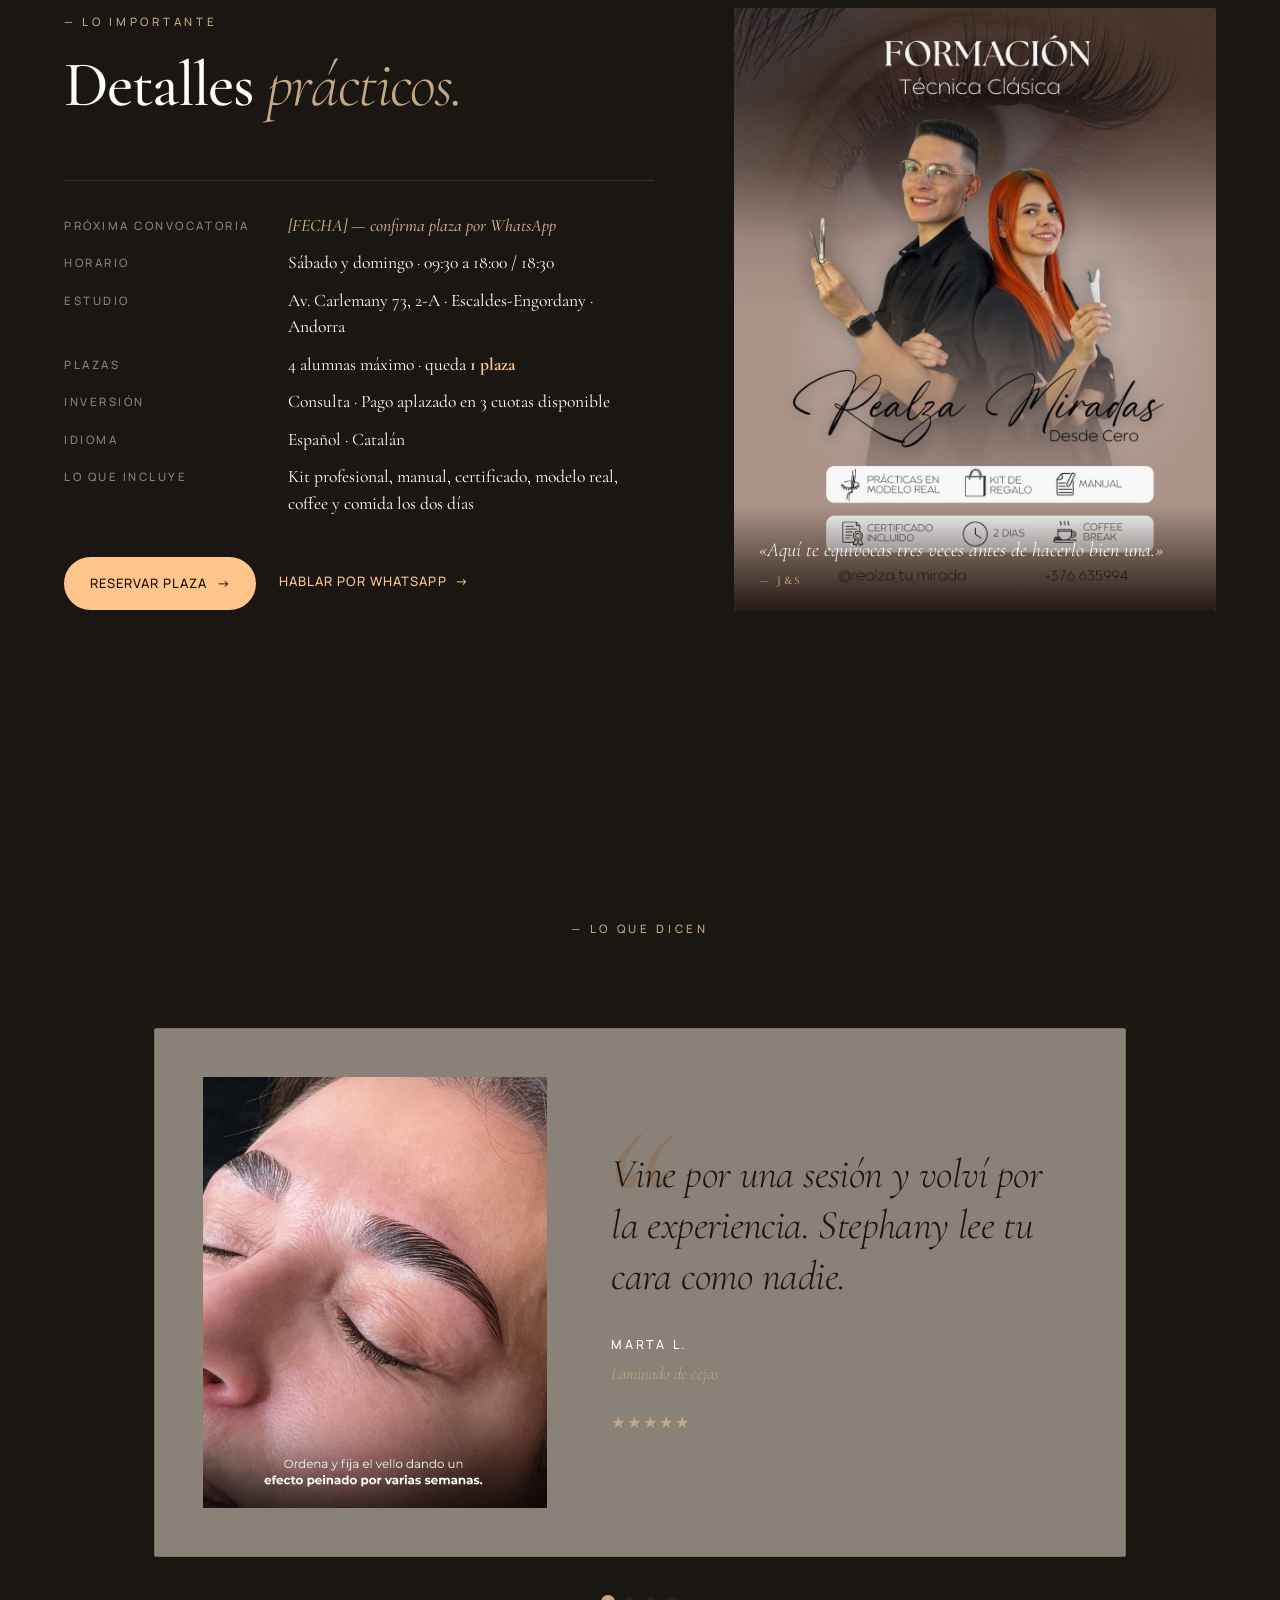
==== commit ec90e930: "Hero: nuevo vídeo del sérum (H.264 1080p) + póster a juego - Sustituye el vídeo del hero por "Video " ====
--- a/index.html
+++ b/index.html
@@ -2897,7 +2897,7 @@
     <video
       id="heroVideo"
       src="assets/hero-video.mp4"
-      poster="assets/hero-poster.png"
+      poster="assets/hero-poster.jpg"
       playsinline
       muted
       preload="auto"
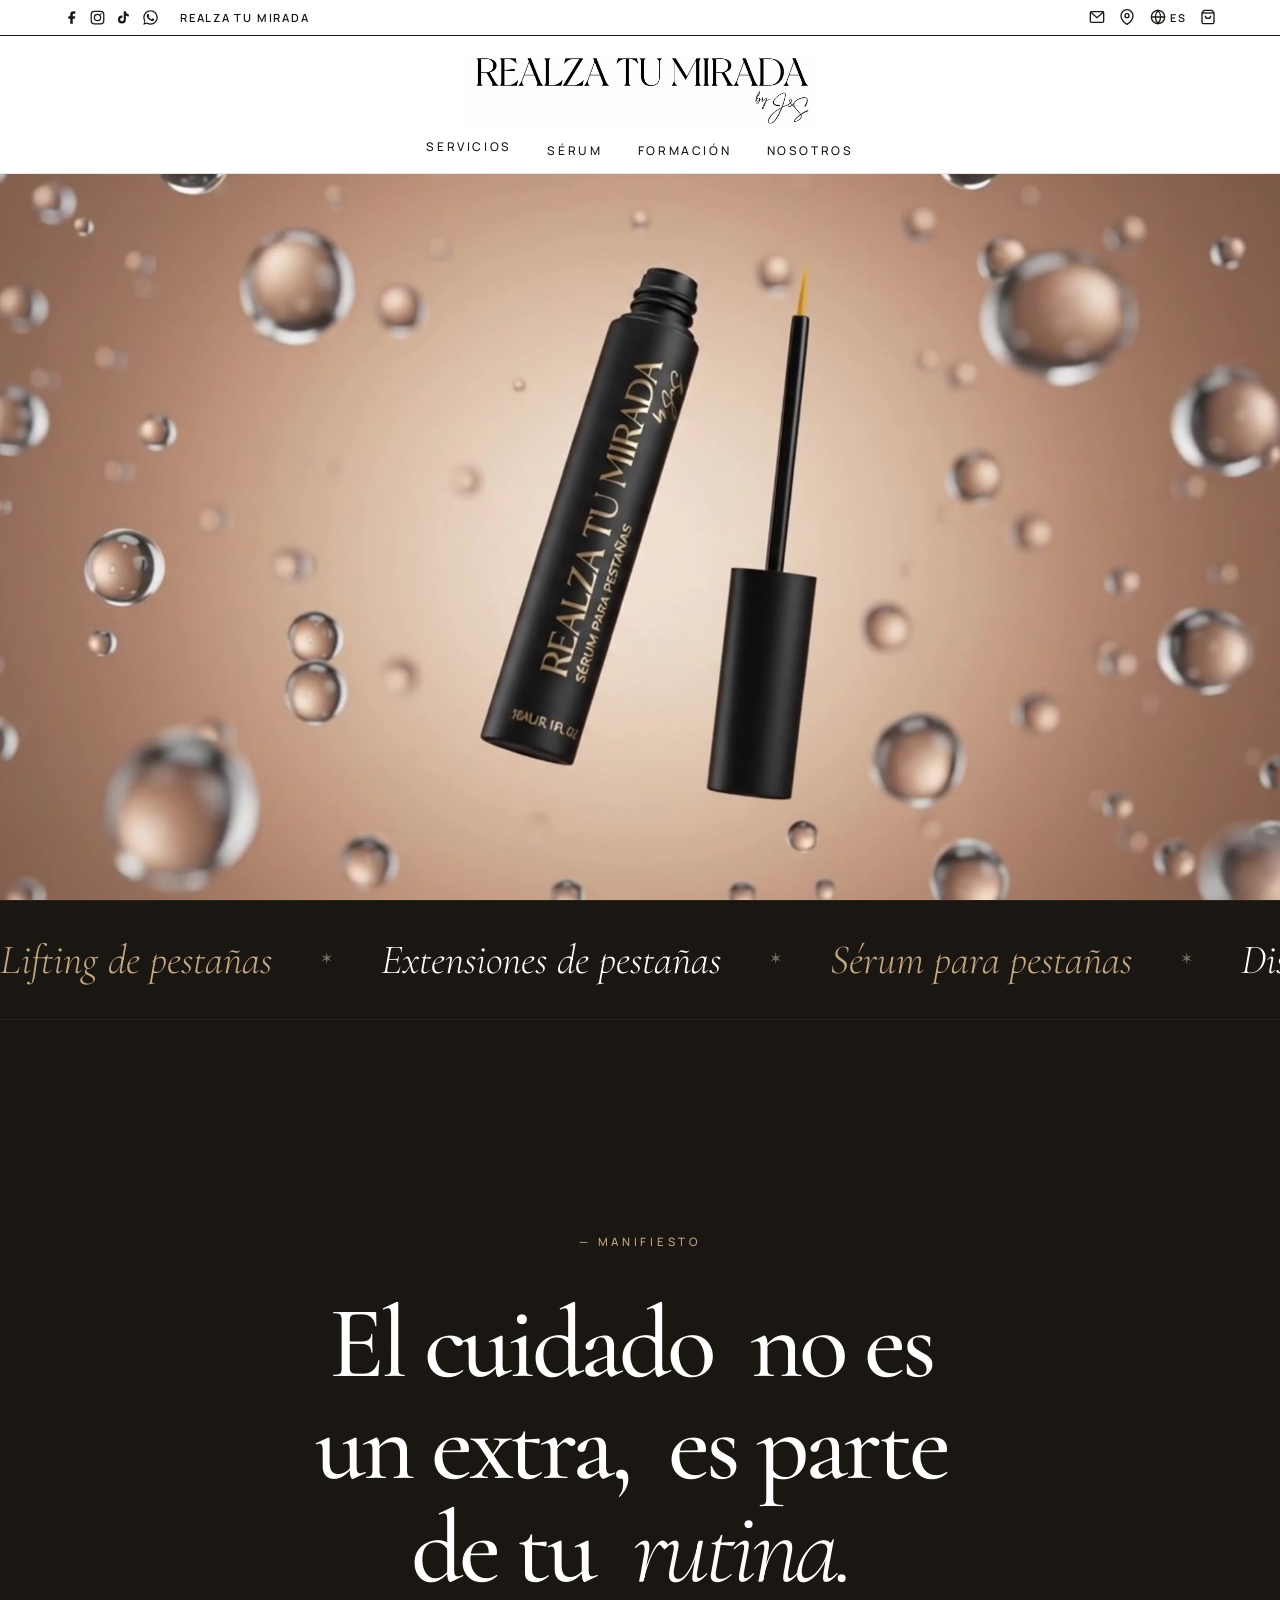
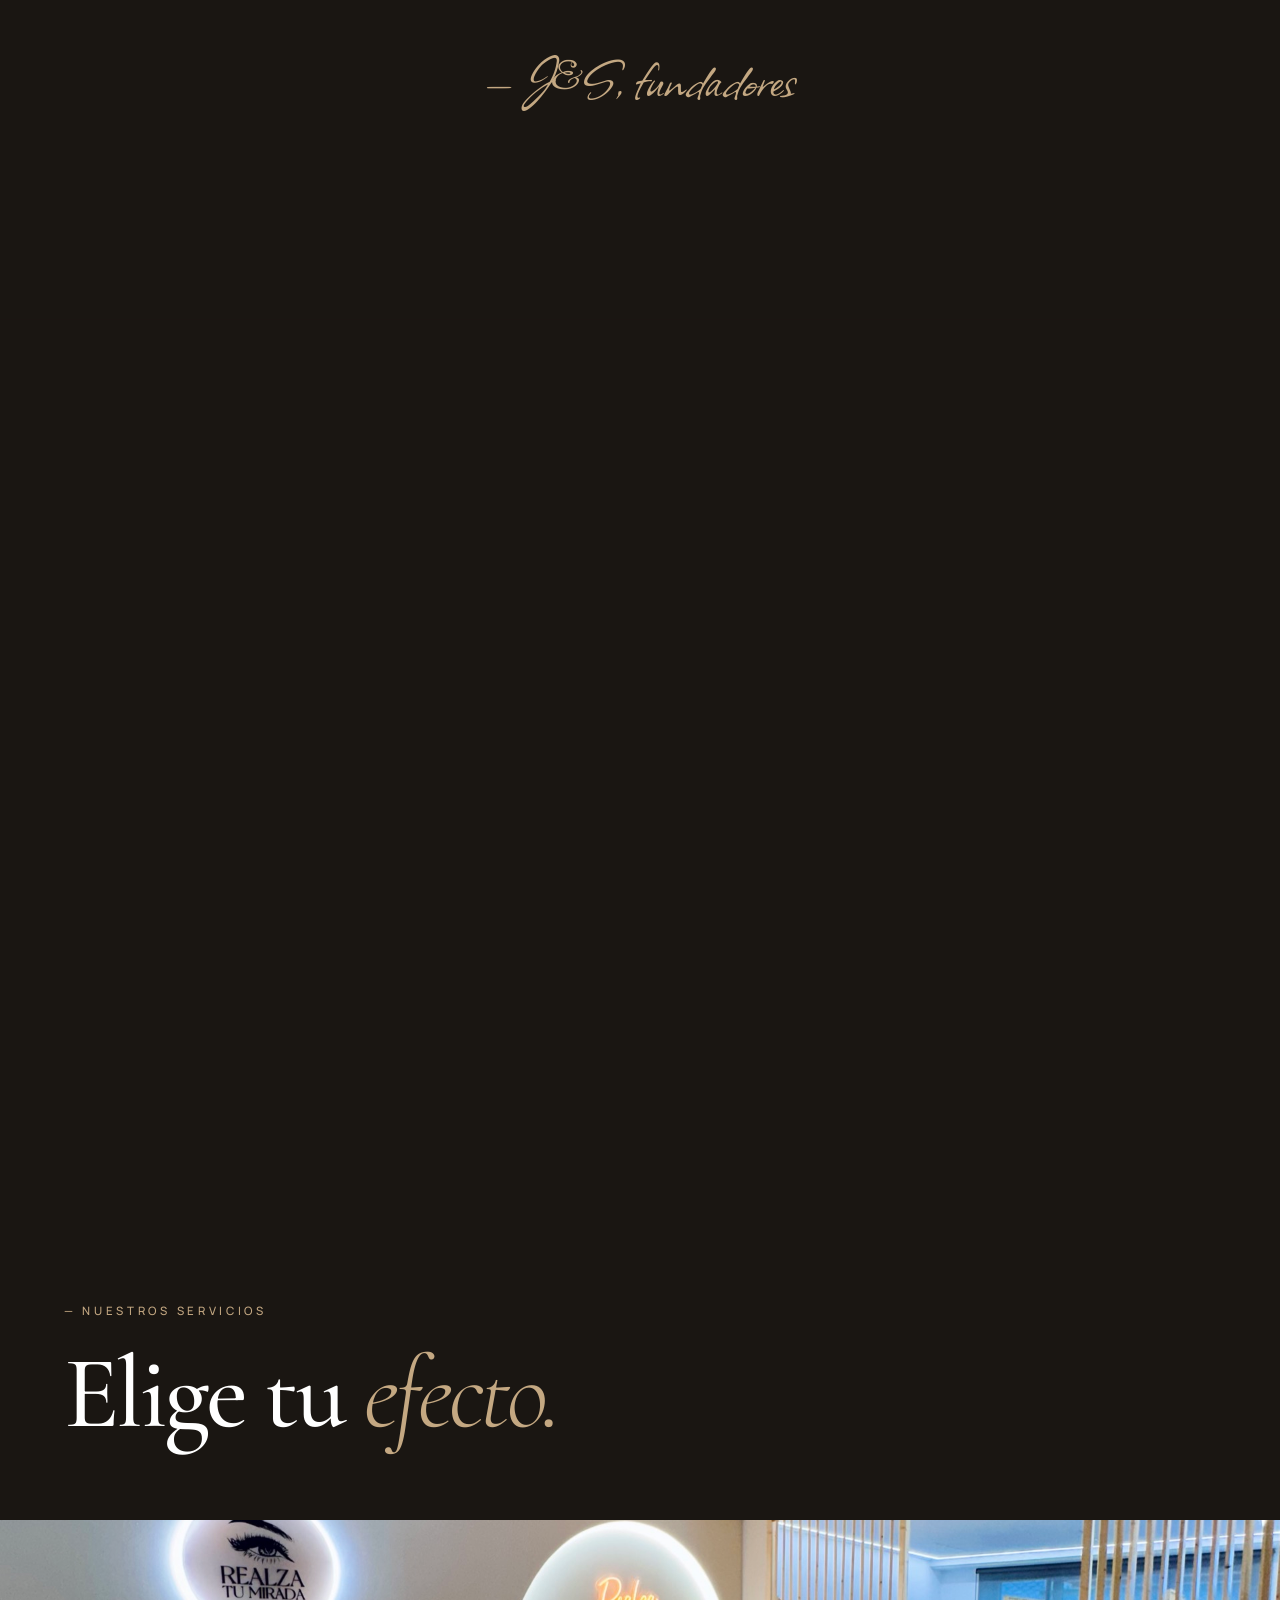
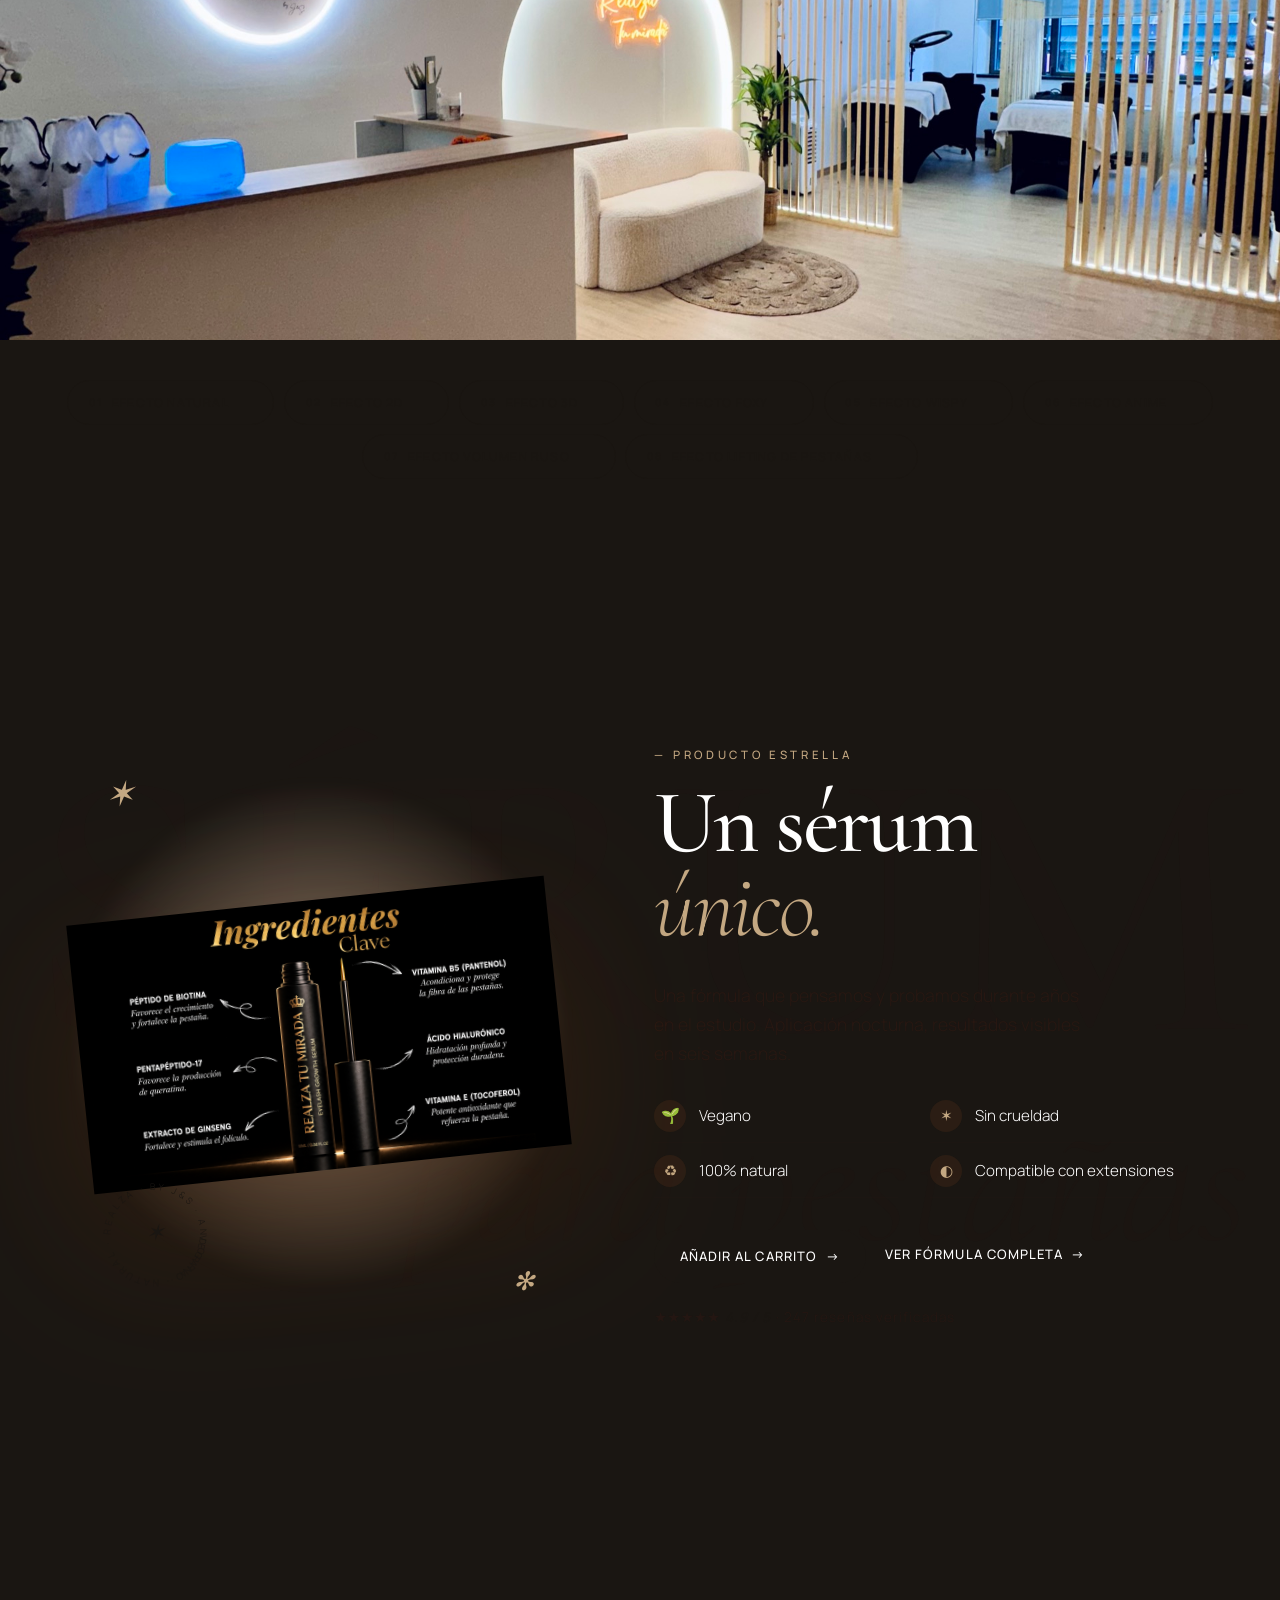
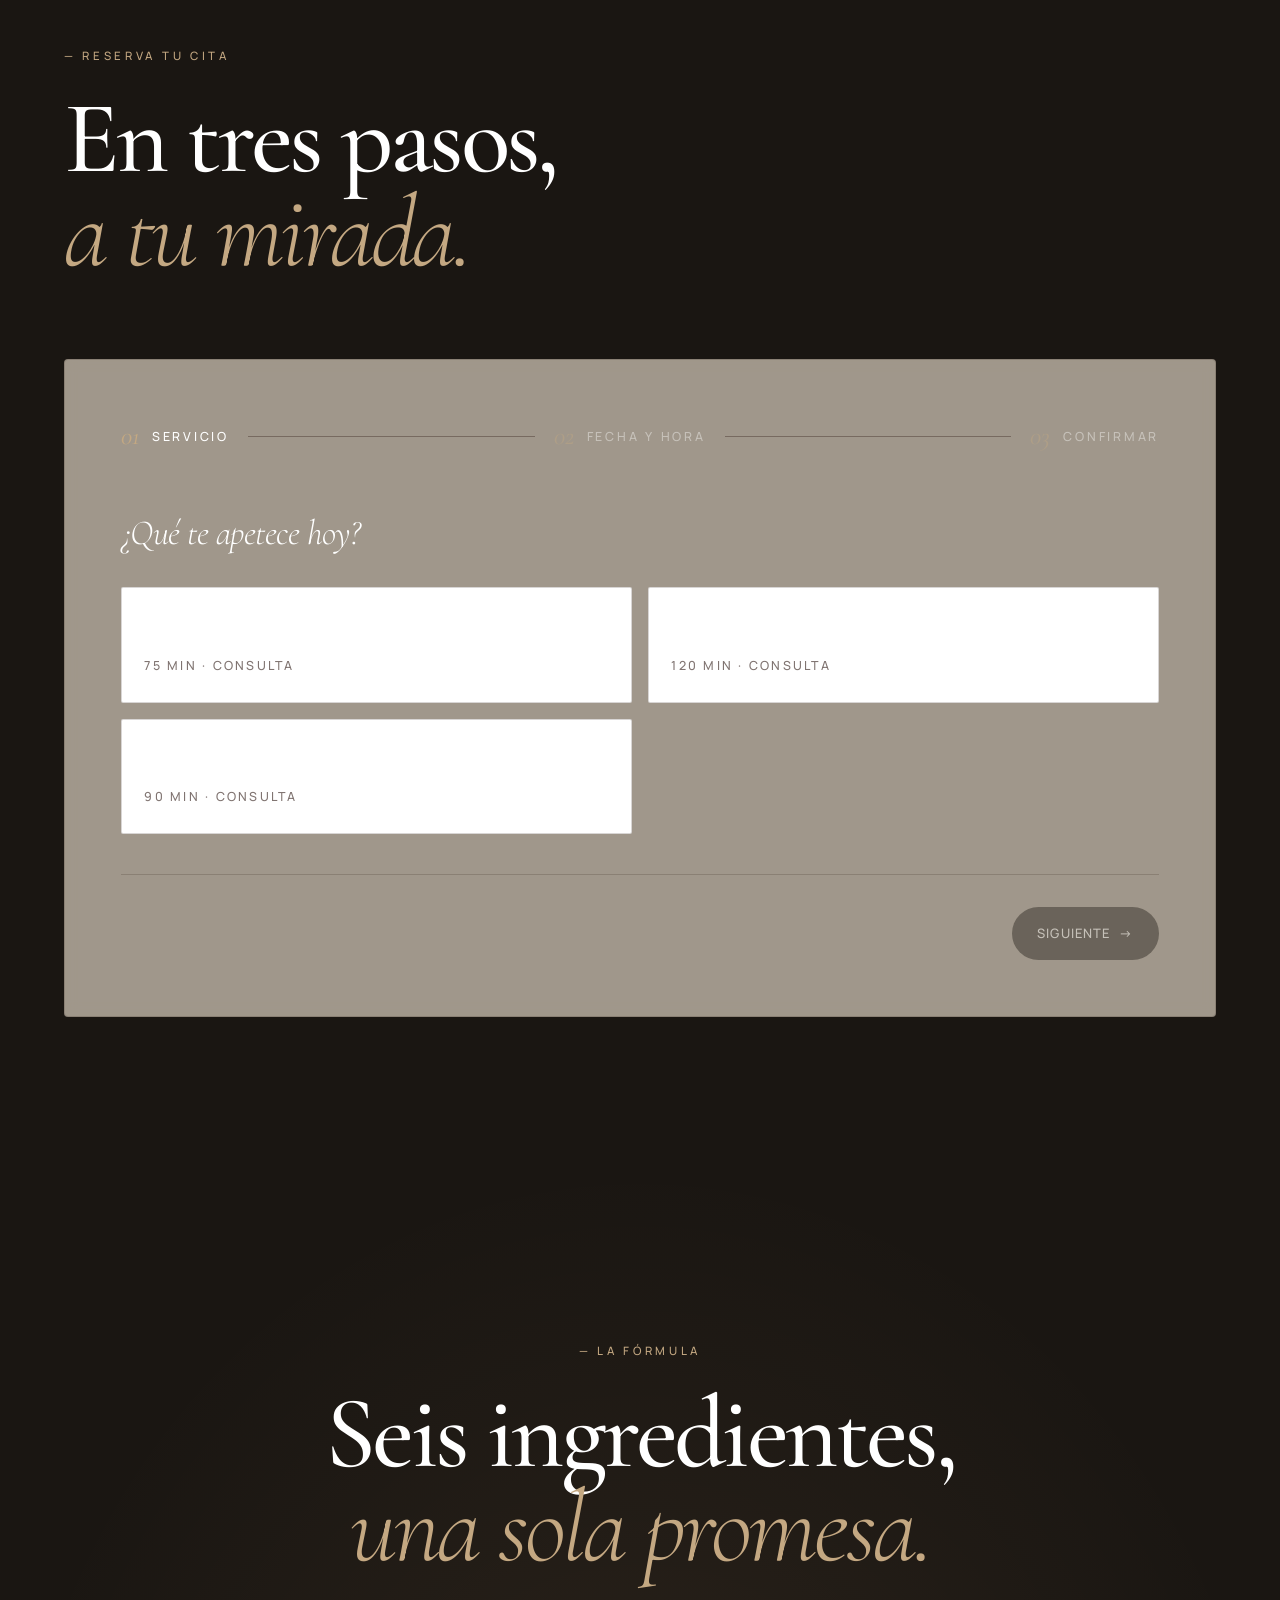
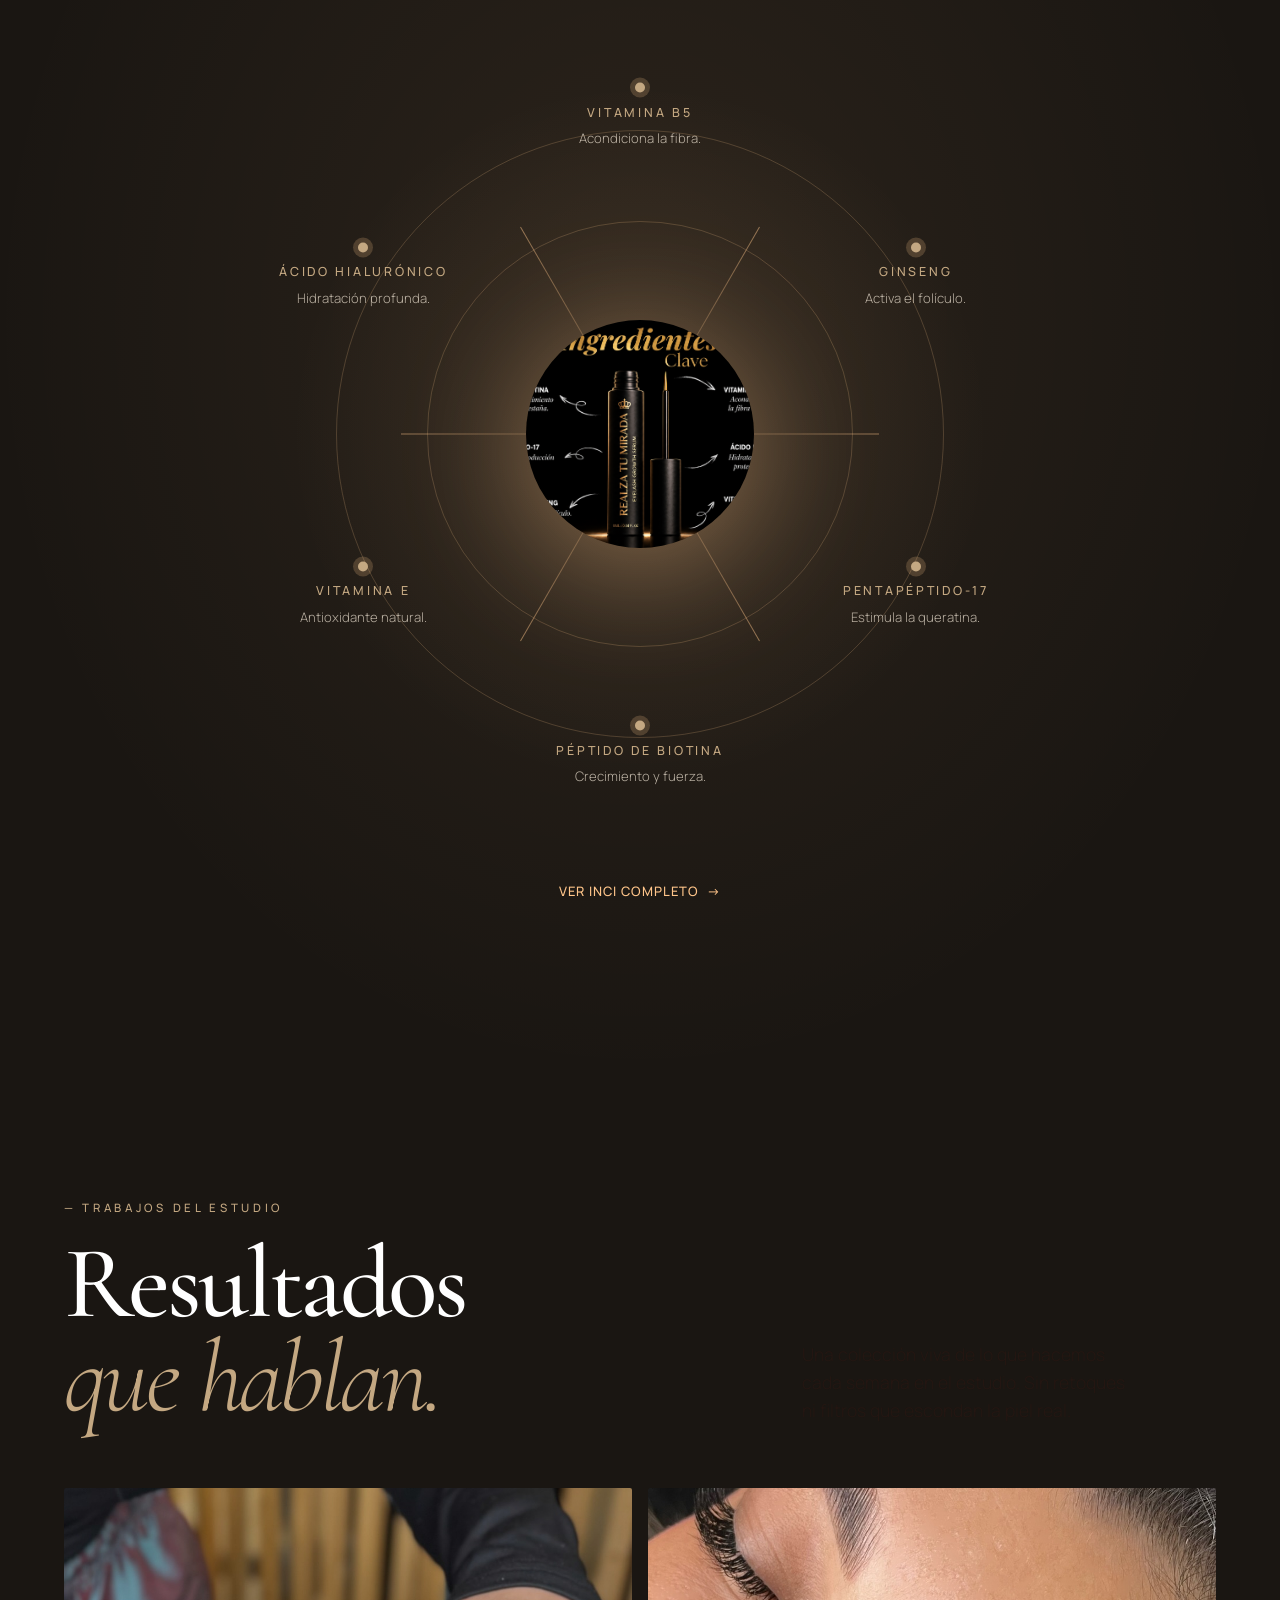
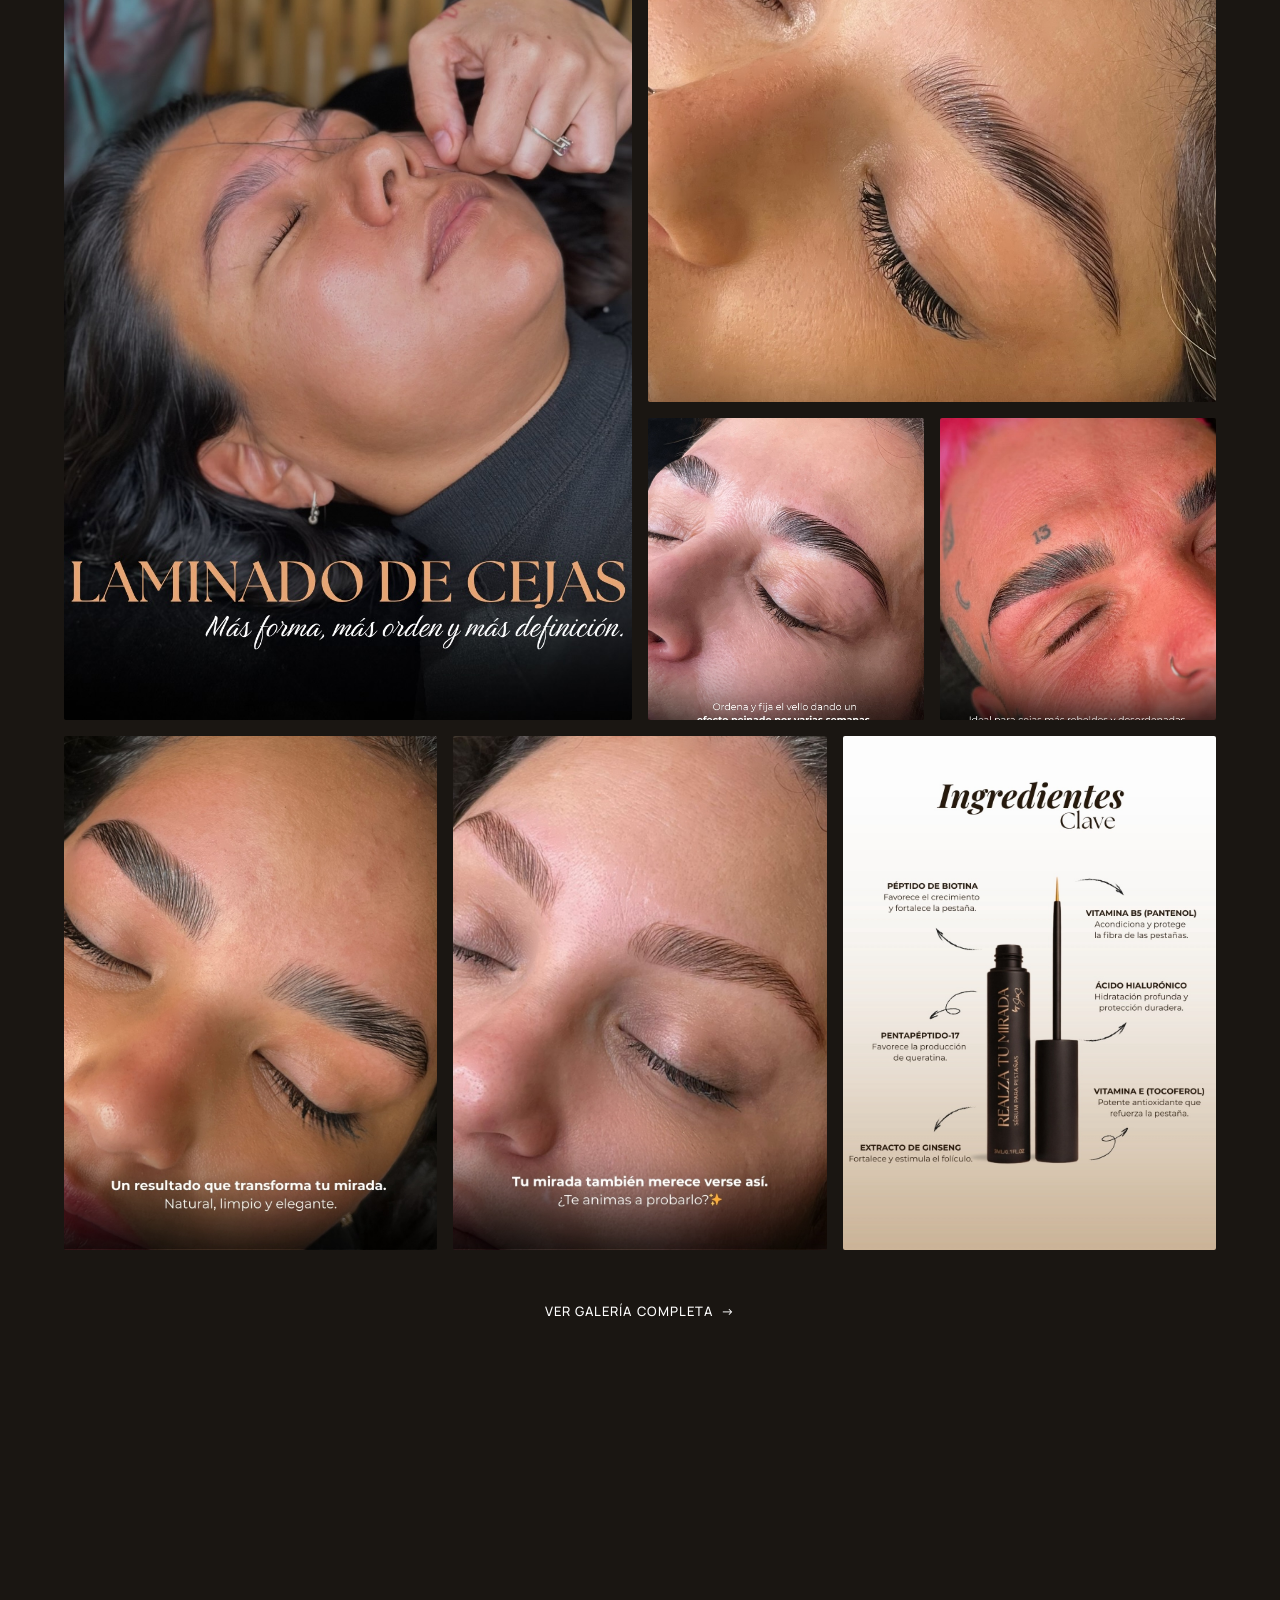
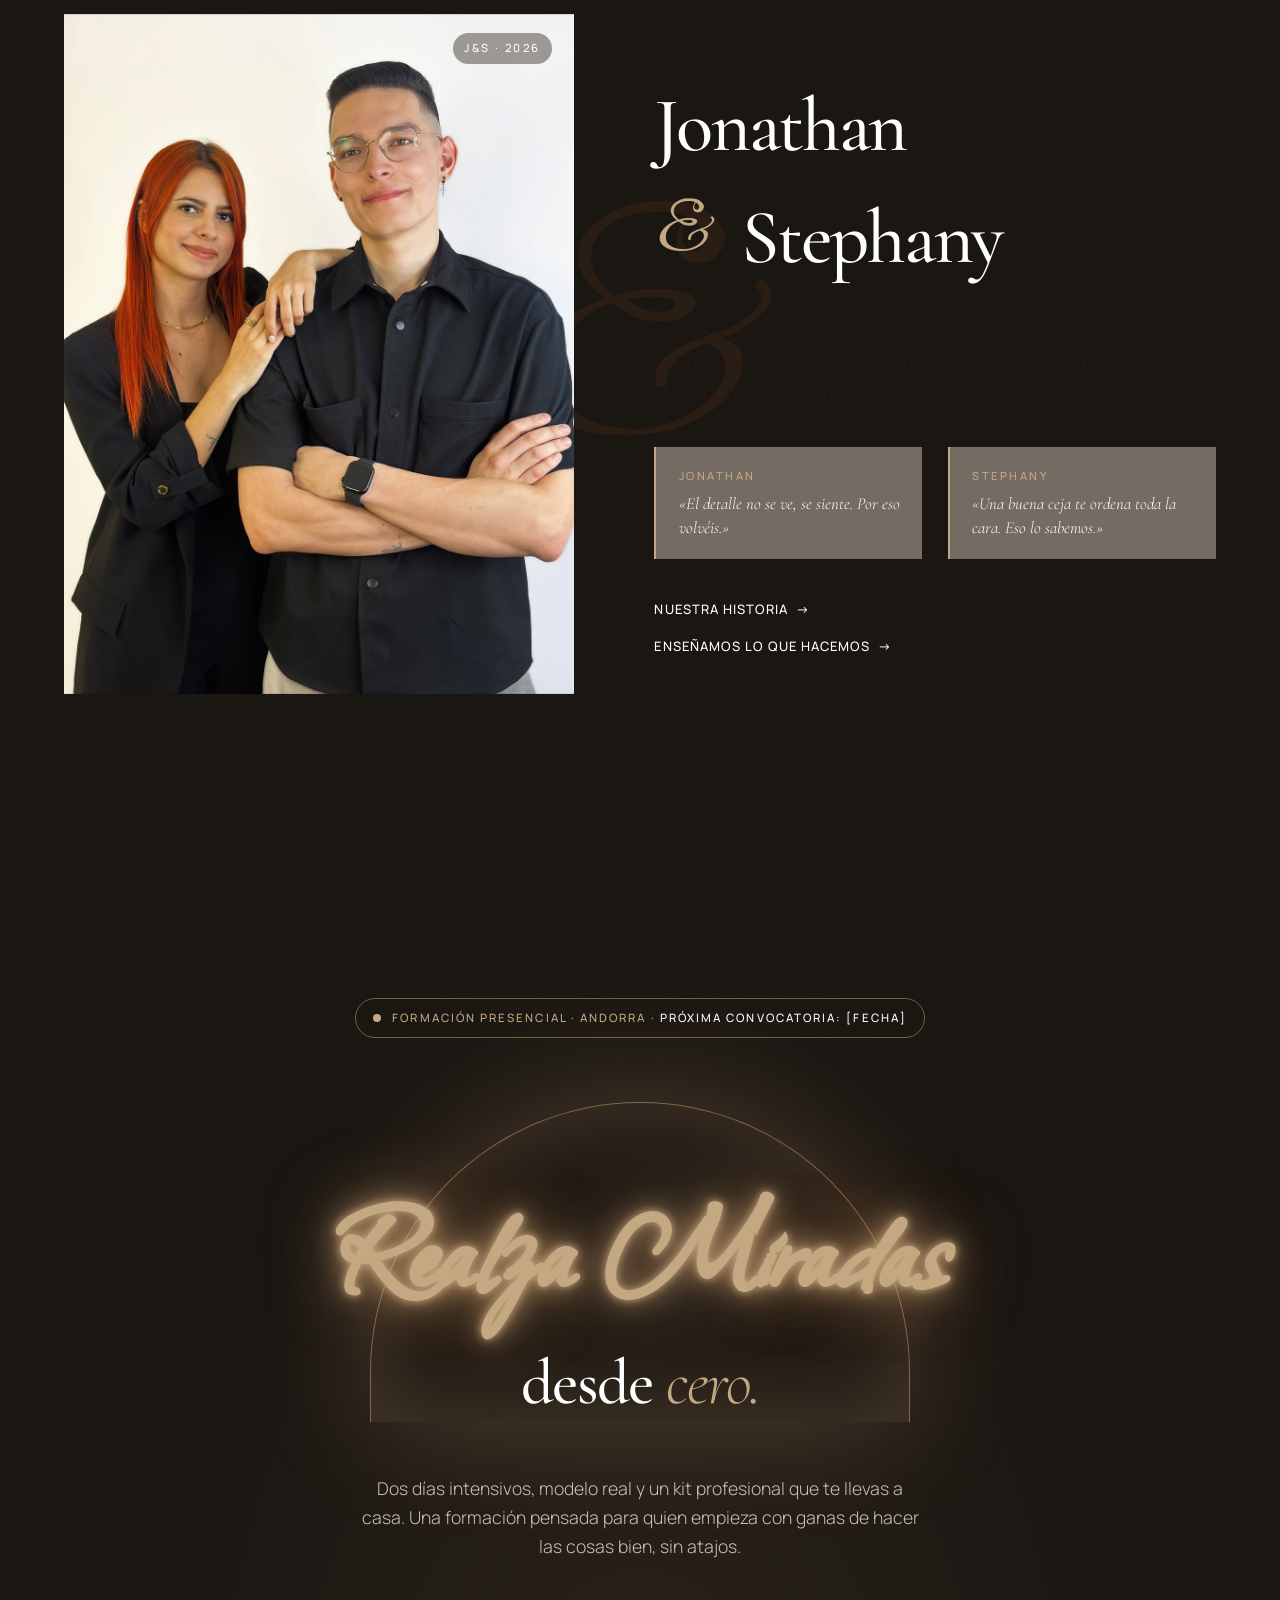
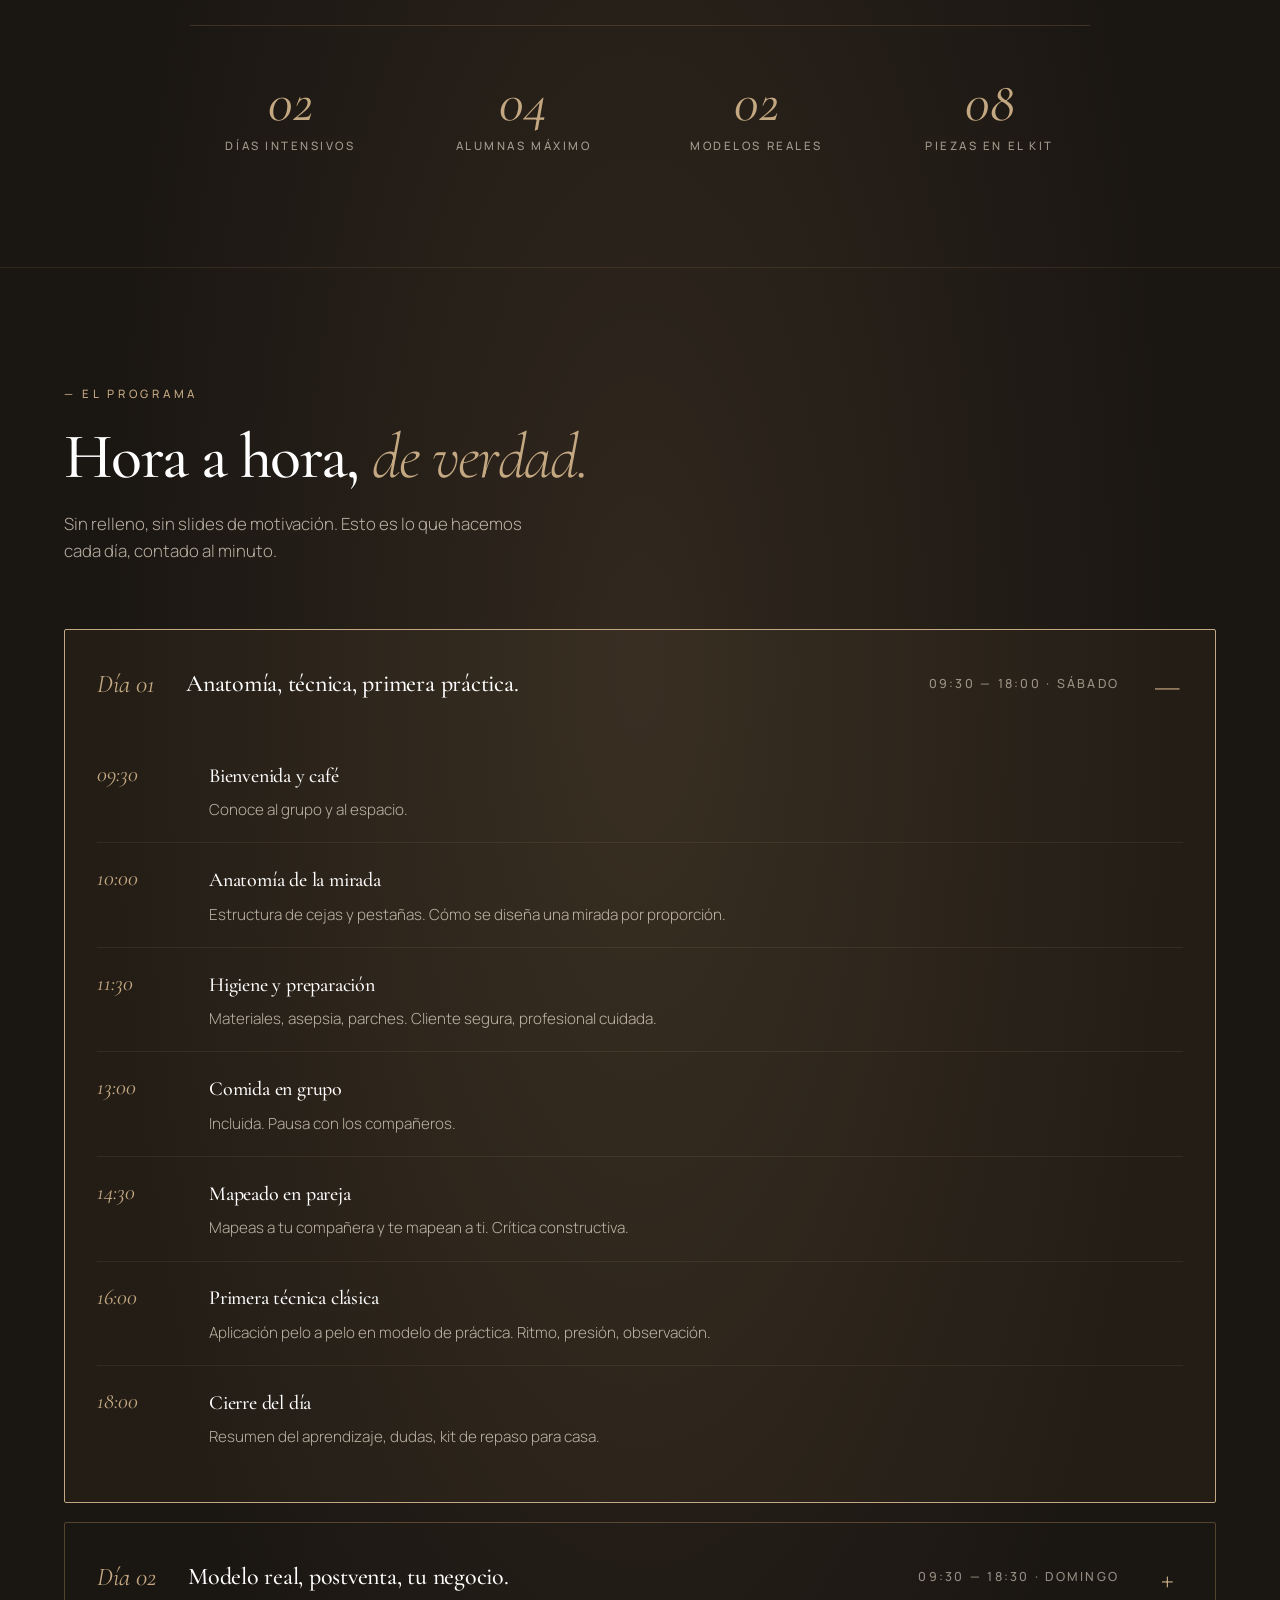
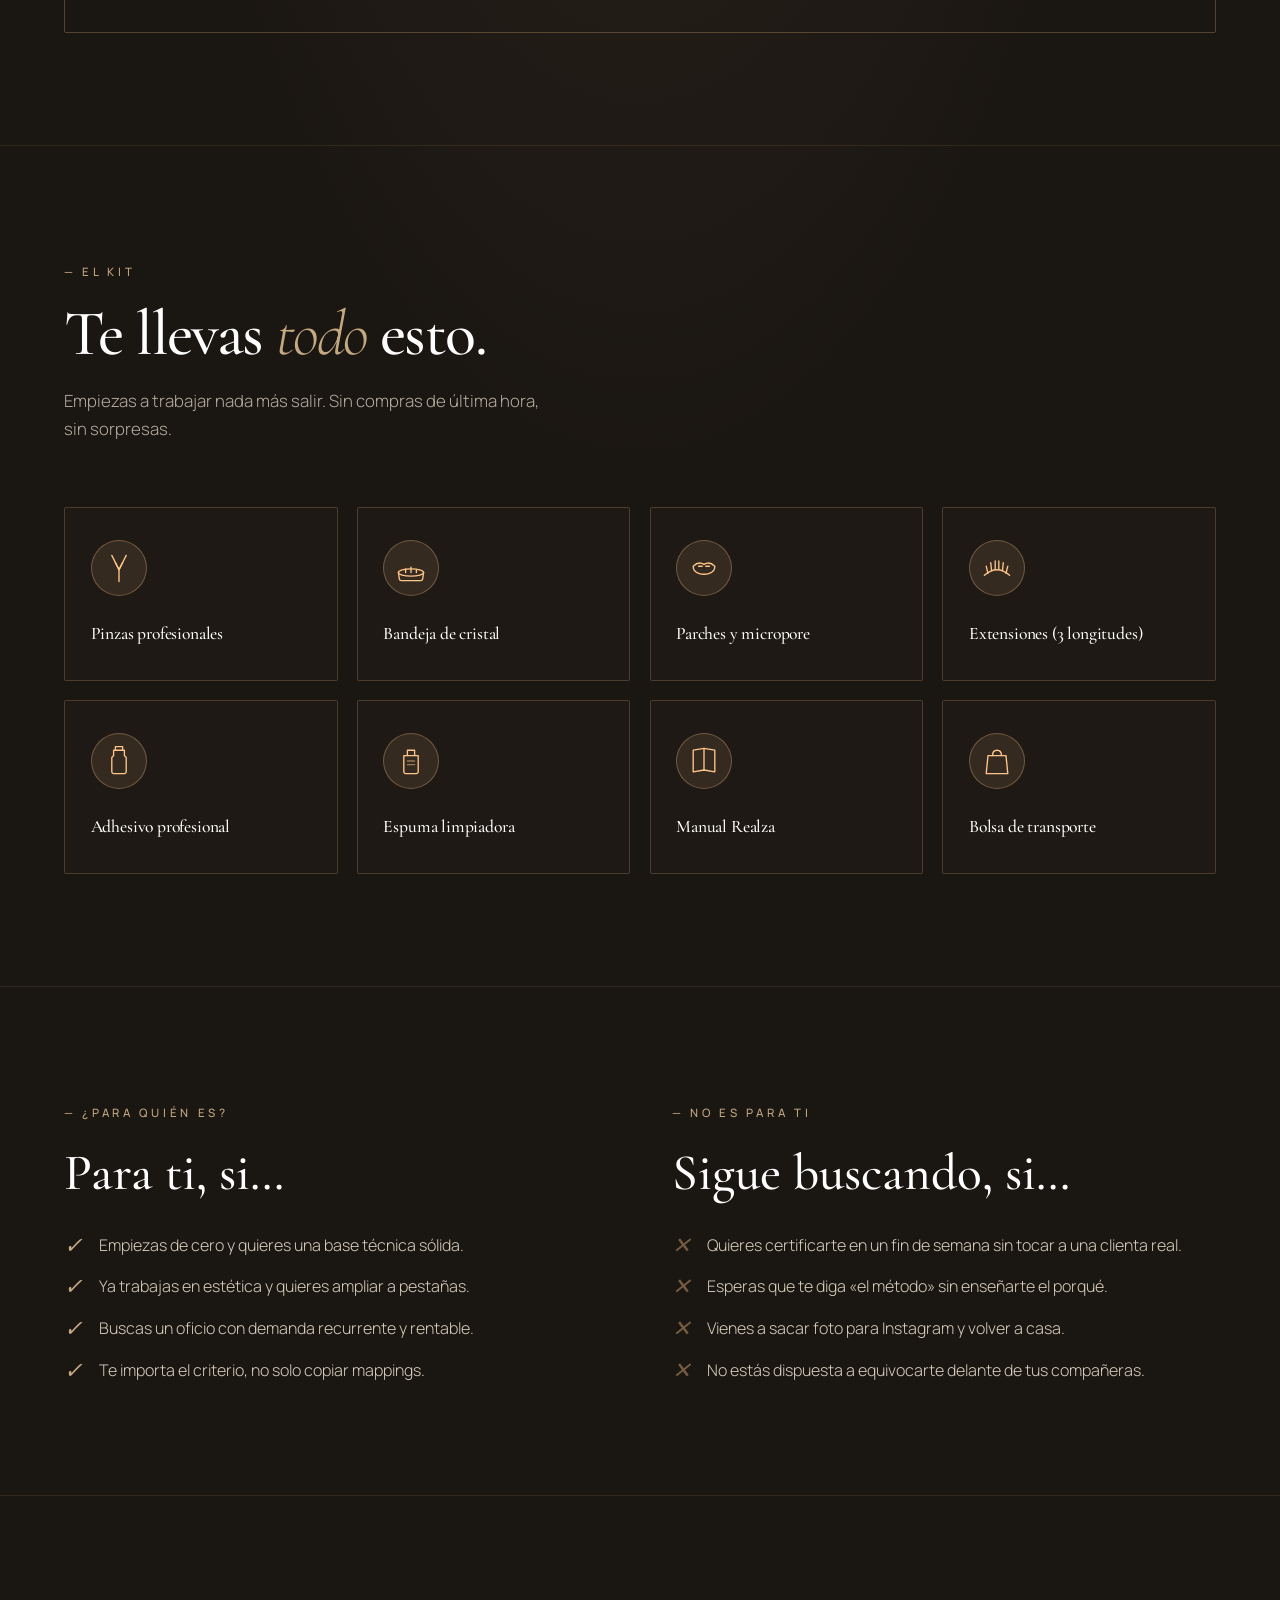
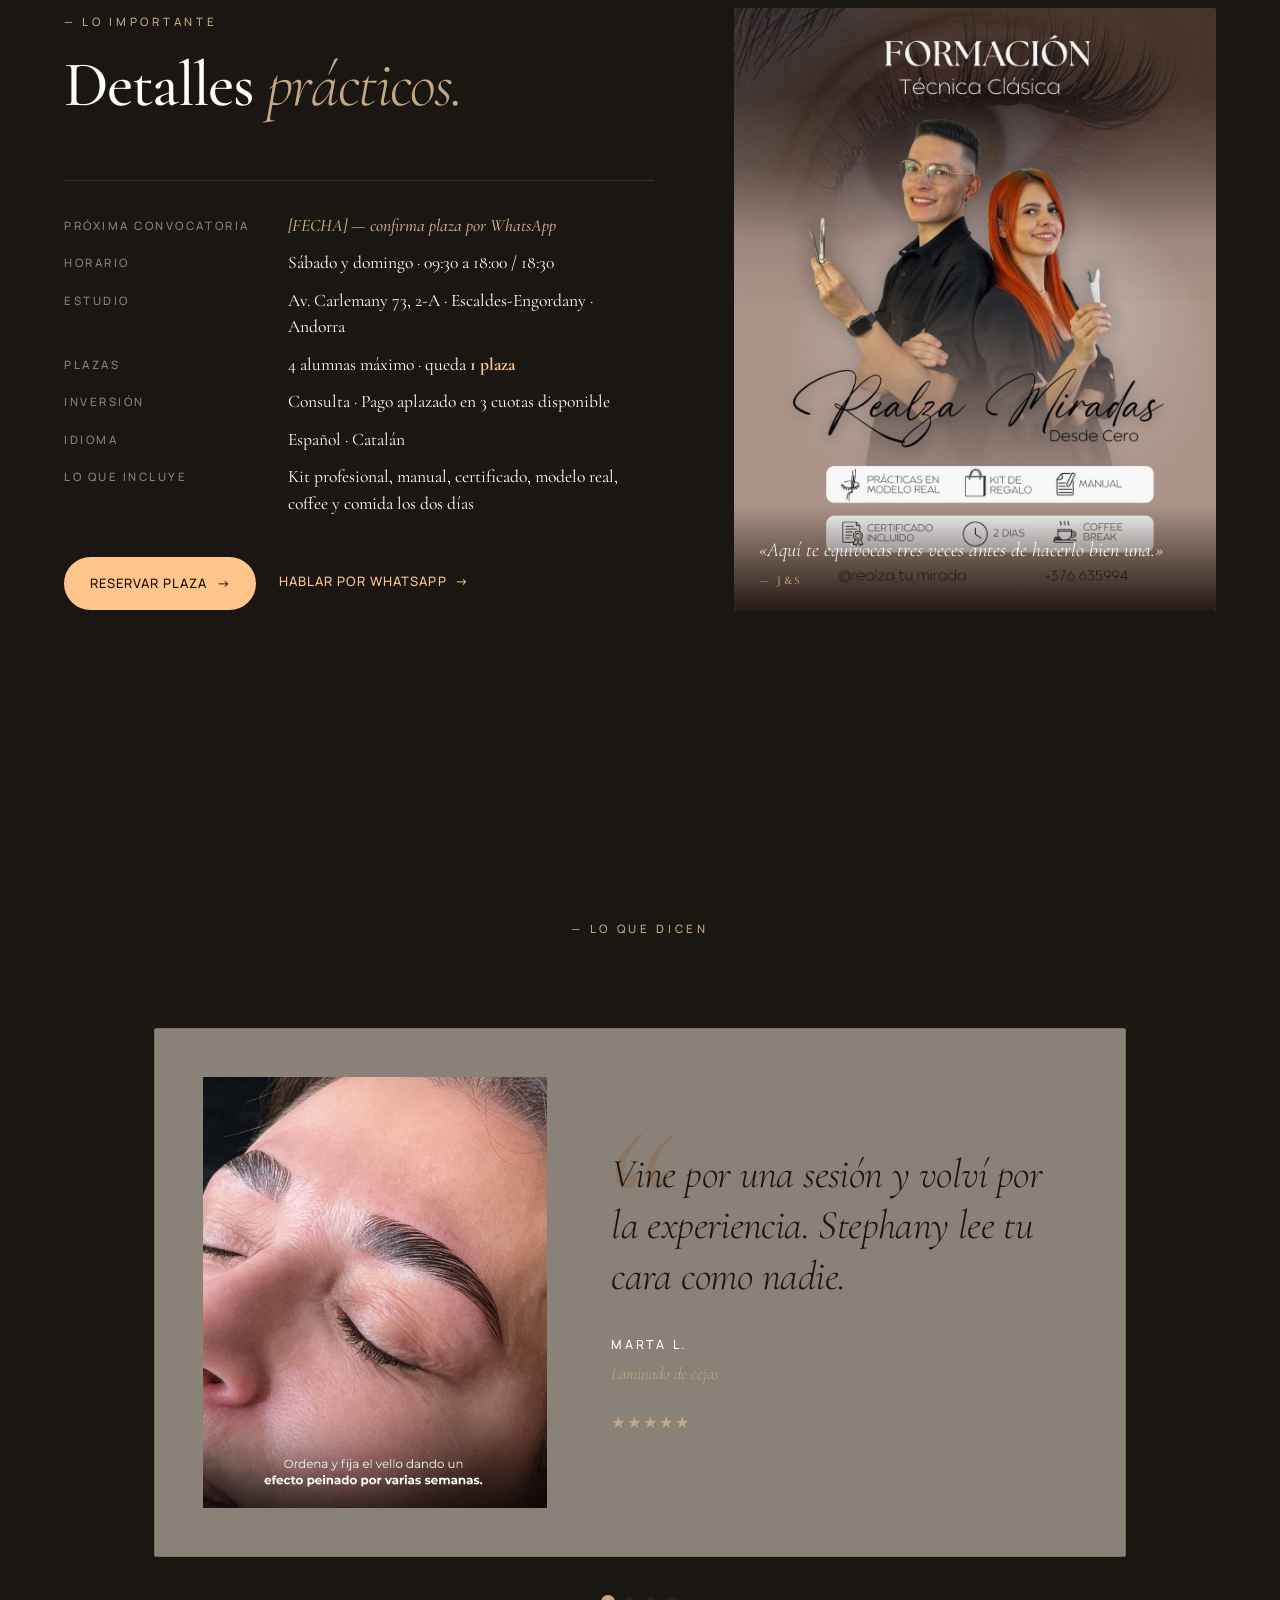
==== commit 7e8aac8c: "Hero: vídeo a 4K + baja el encuadre para no cortar el texto "SÉRUM" - Sustituye el vídeo del hero po" ====
--- a/index.html
+++ b/index.html
@@ -1001,6 +1001,7 @@
   width: 100%;
   height: 100%;
   object-fit: cover;
+  object-position: center top;
 }
 .hero-content {
   position: absolute;
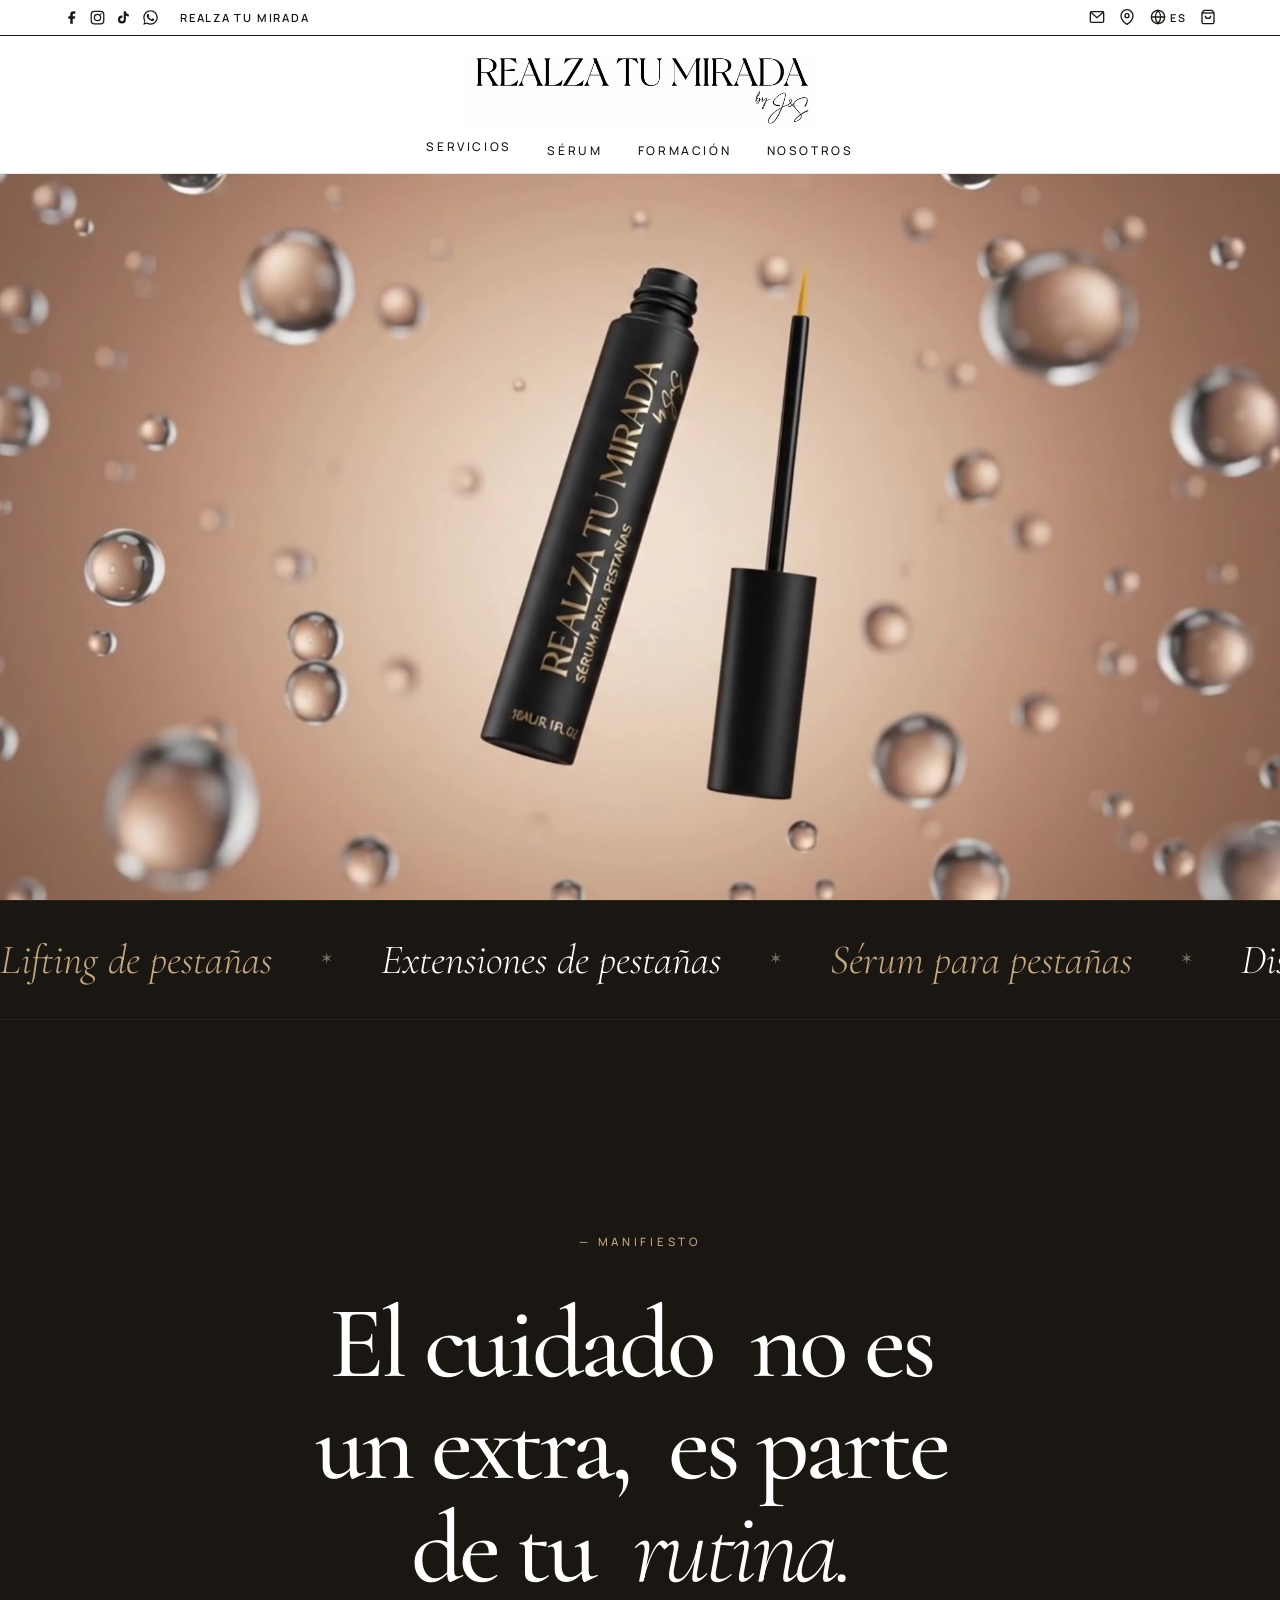
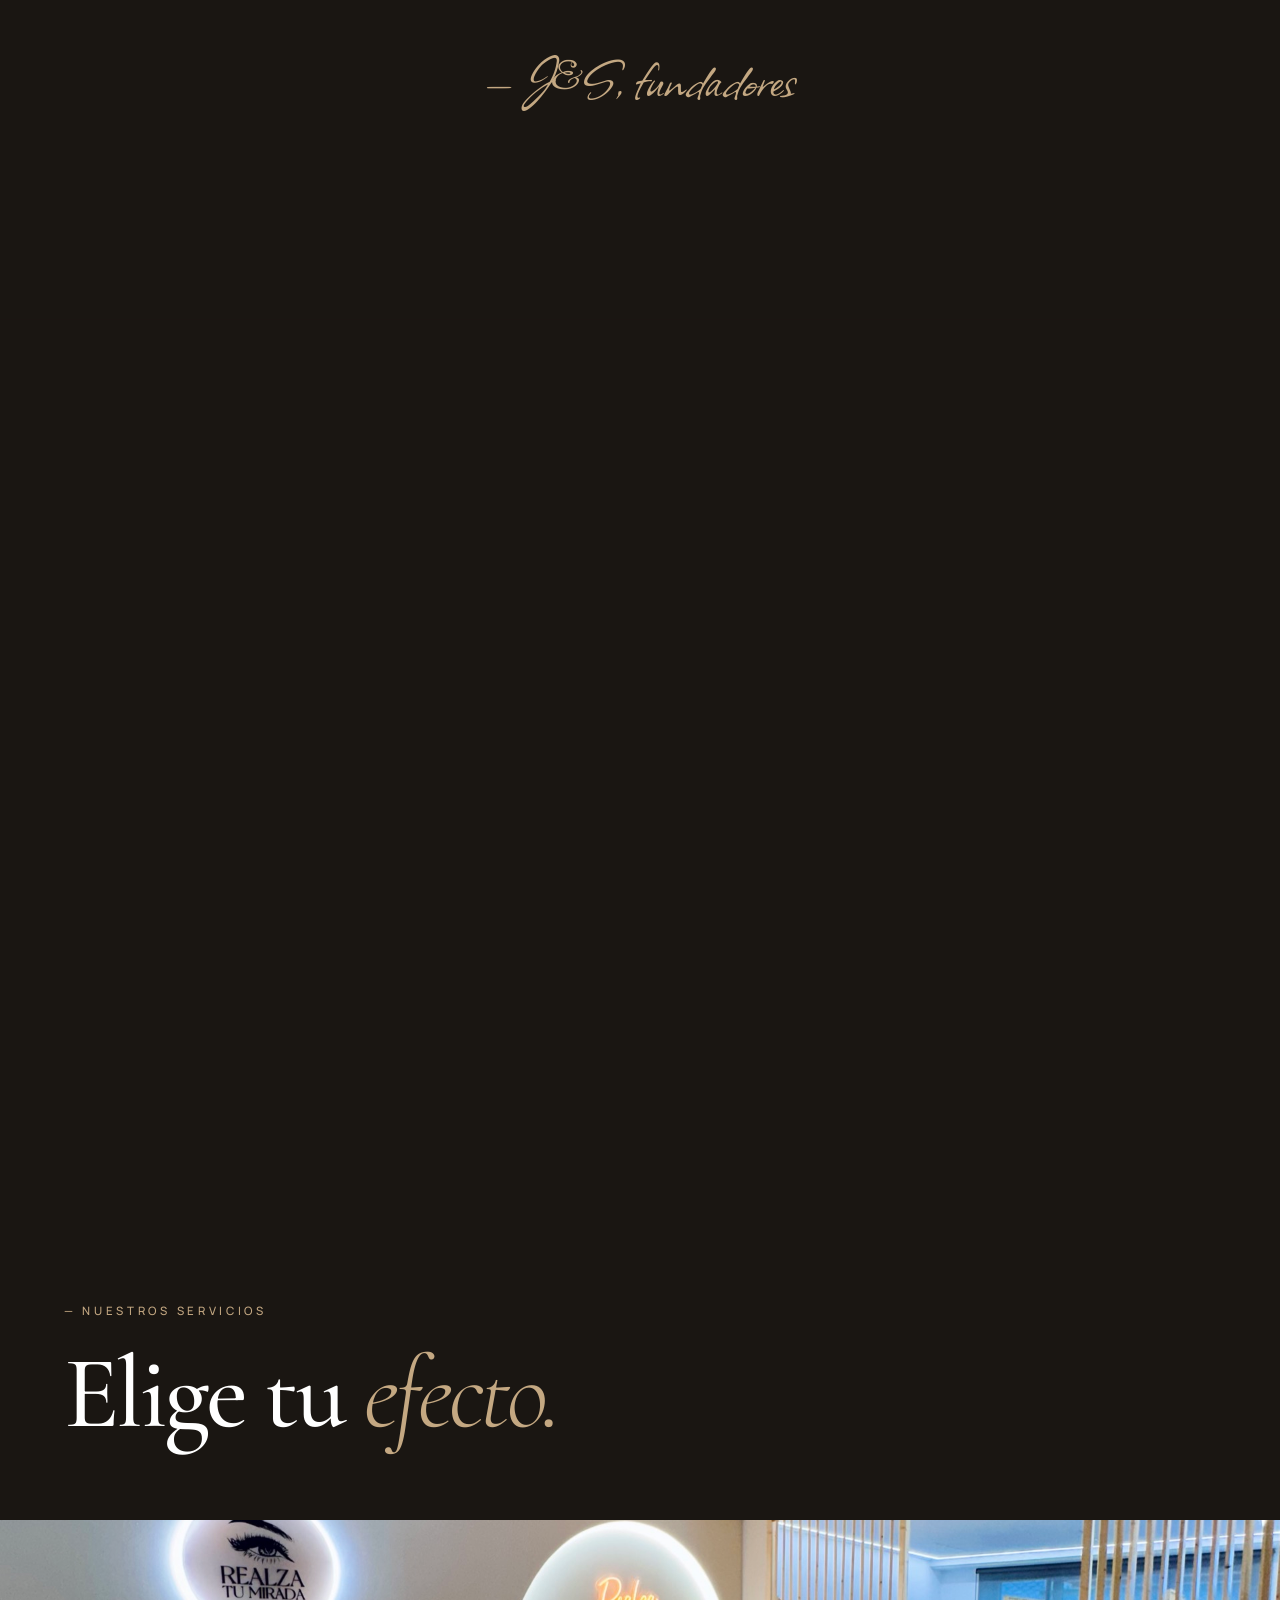
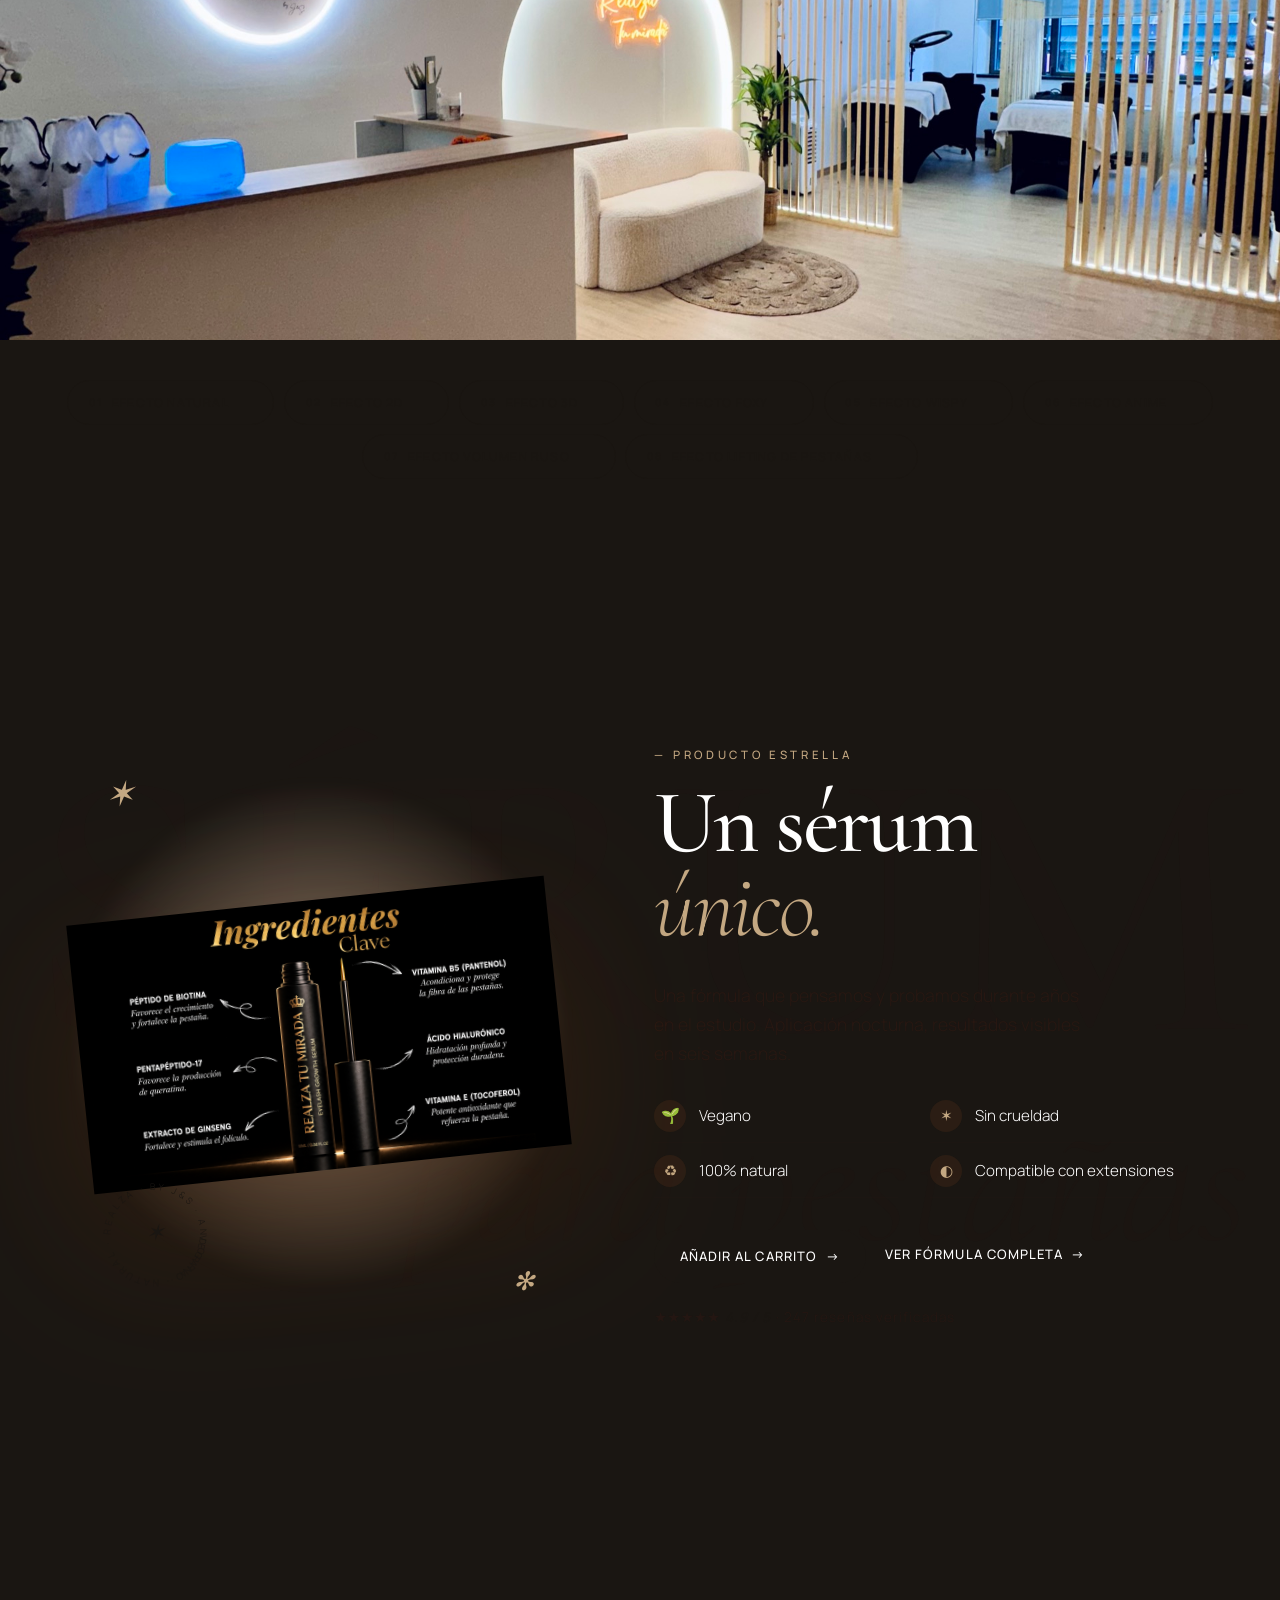
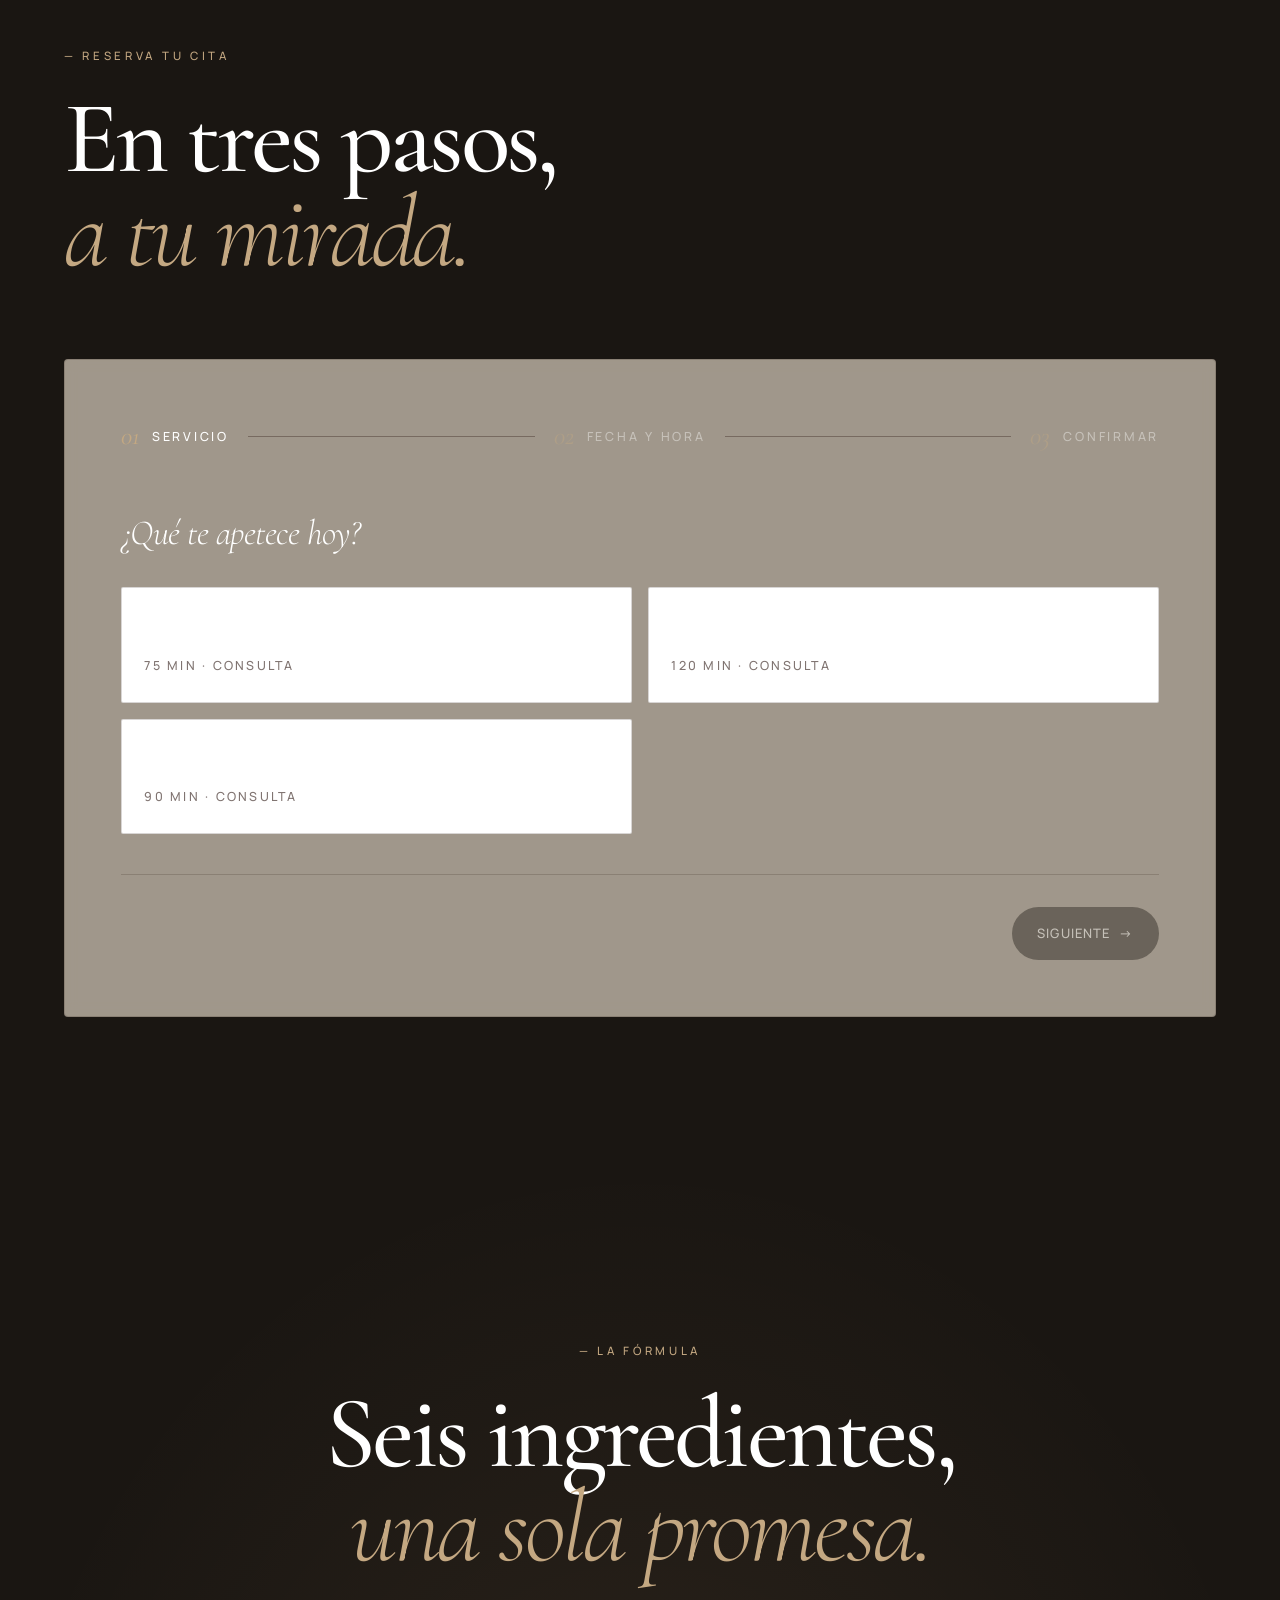
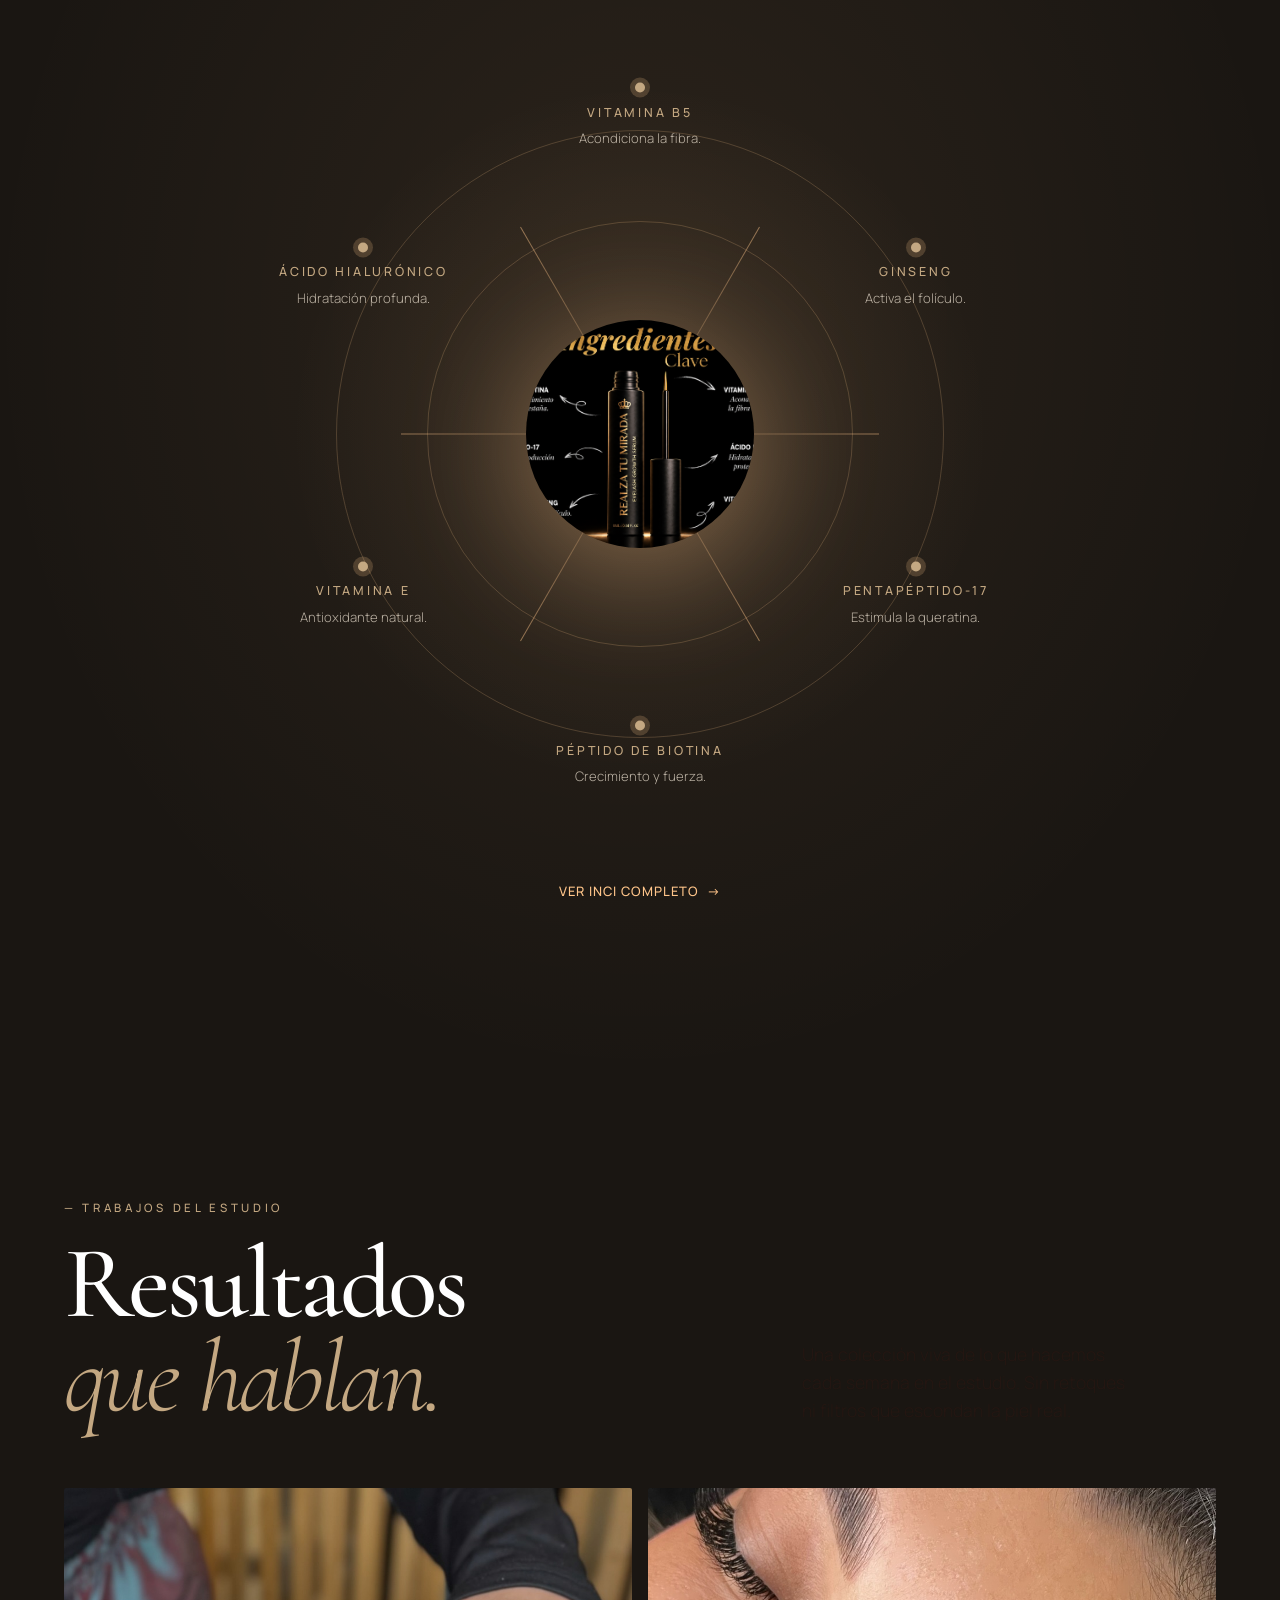
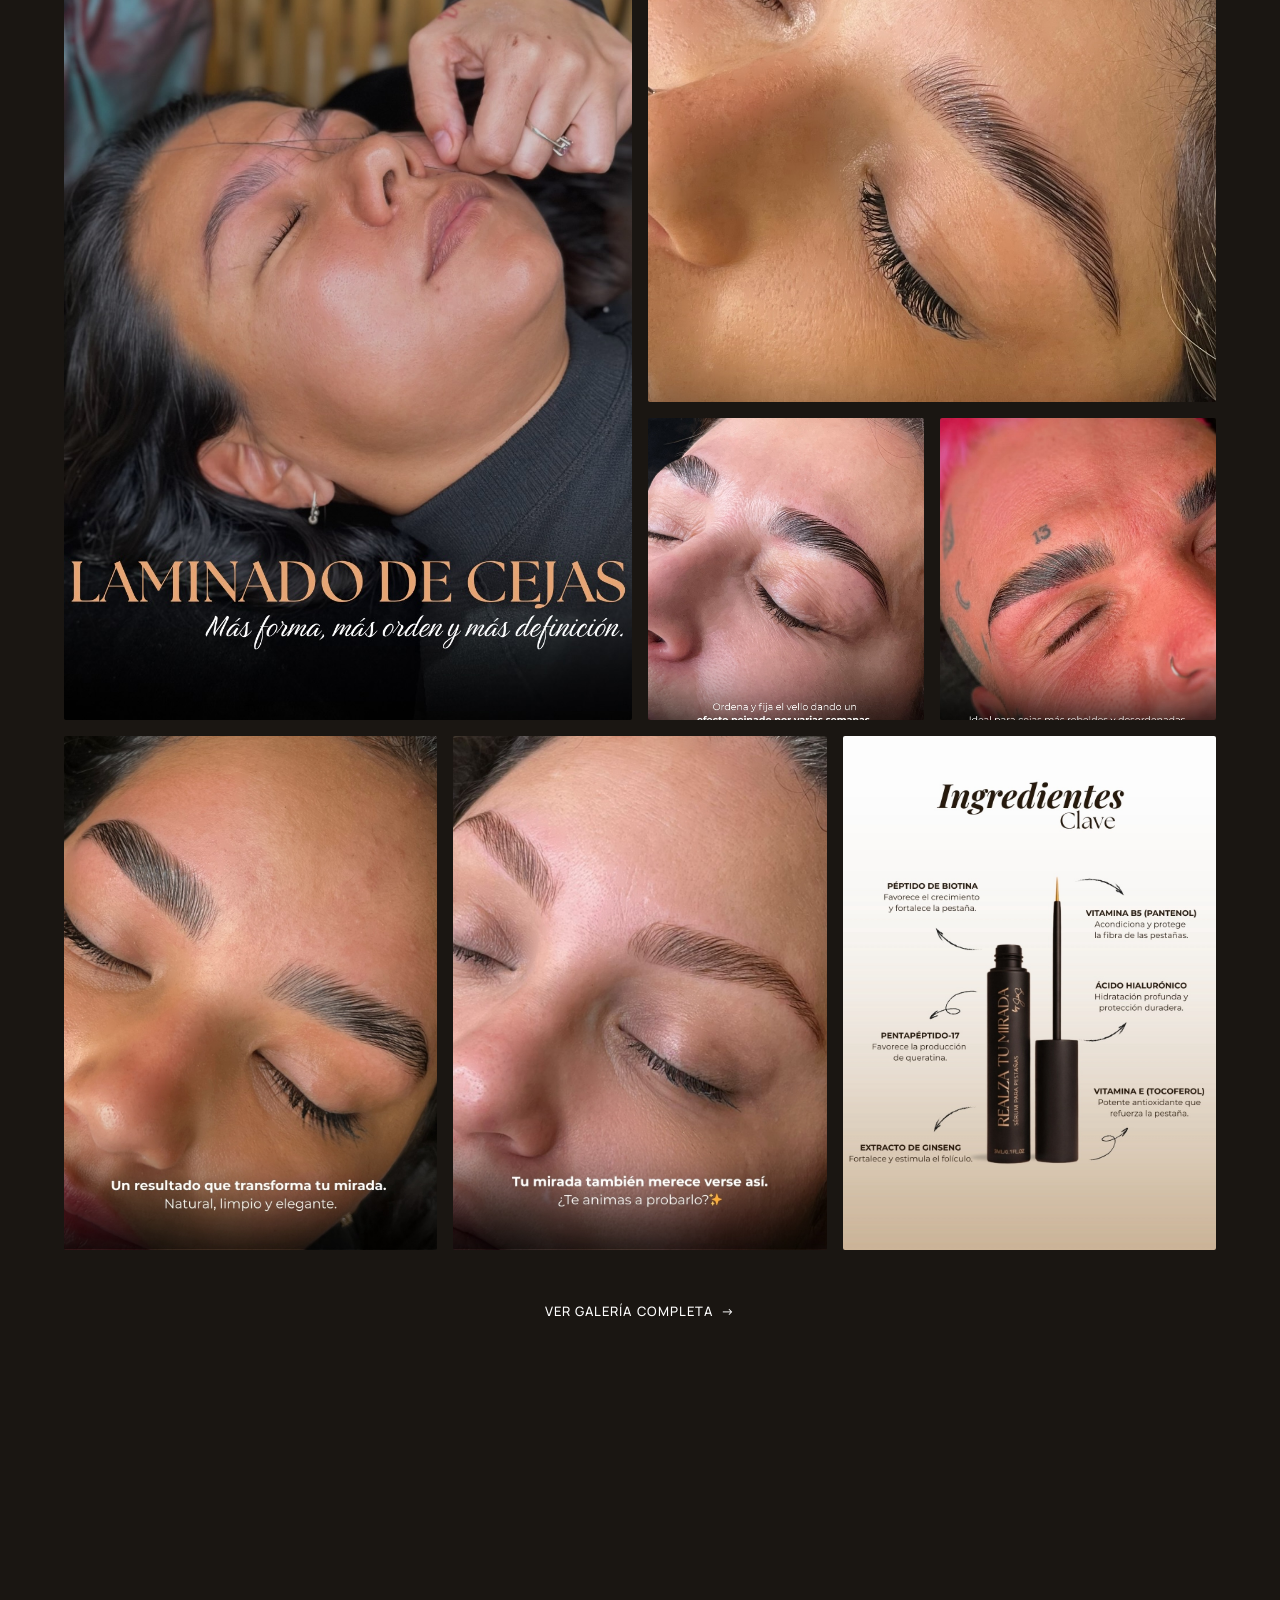
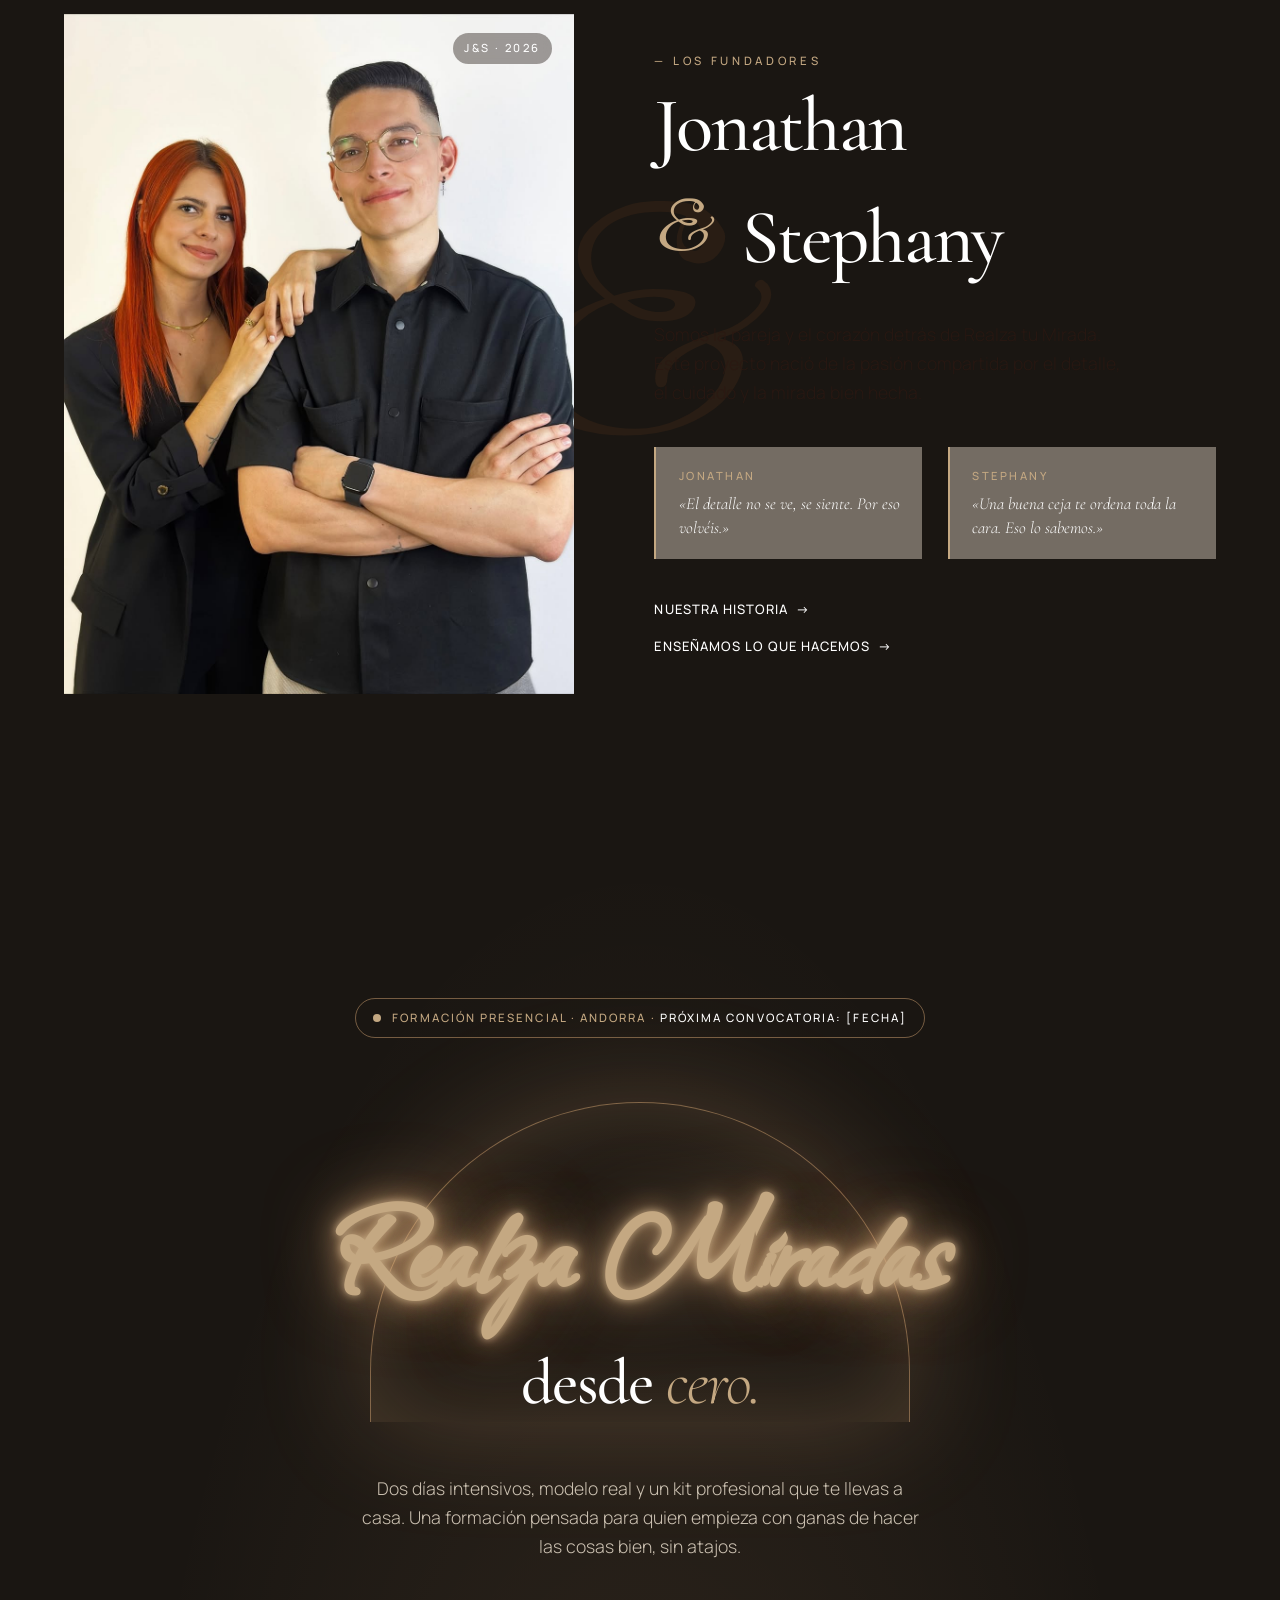
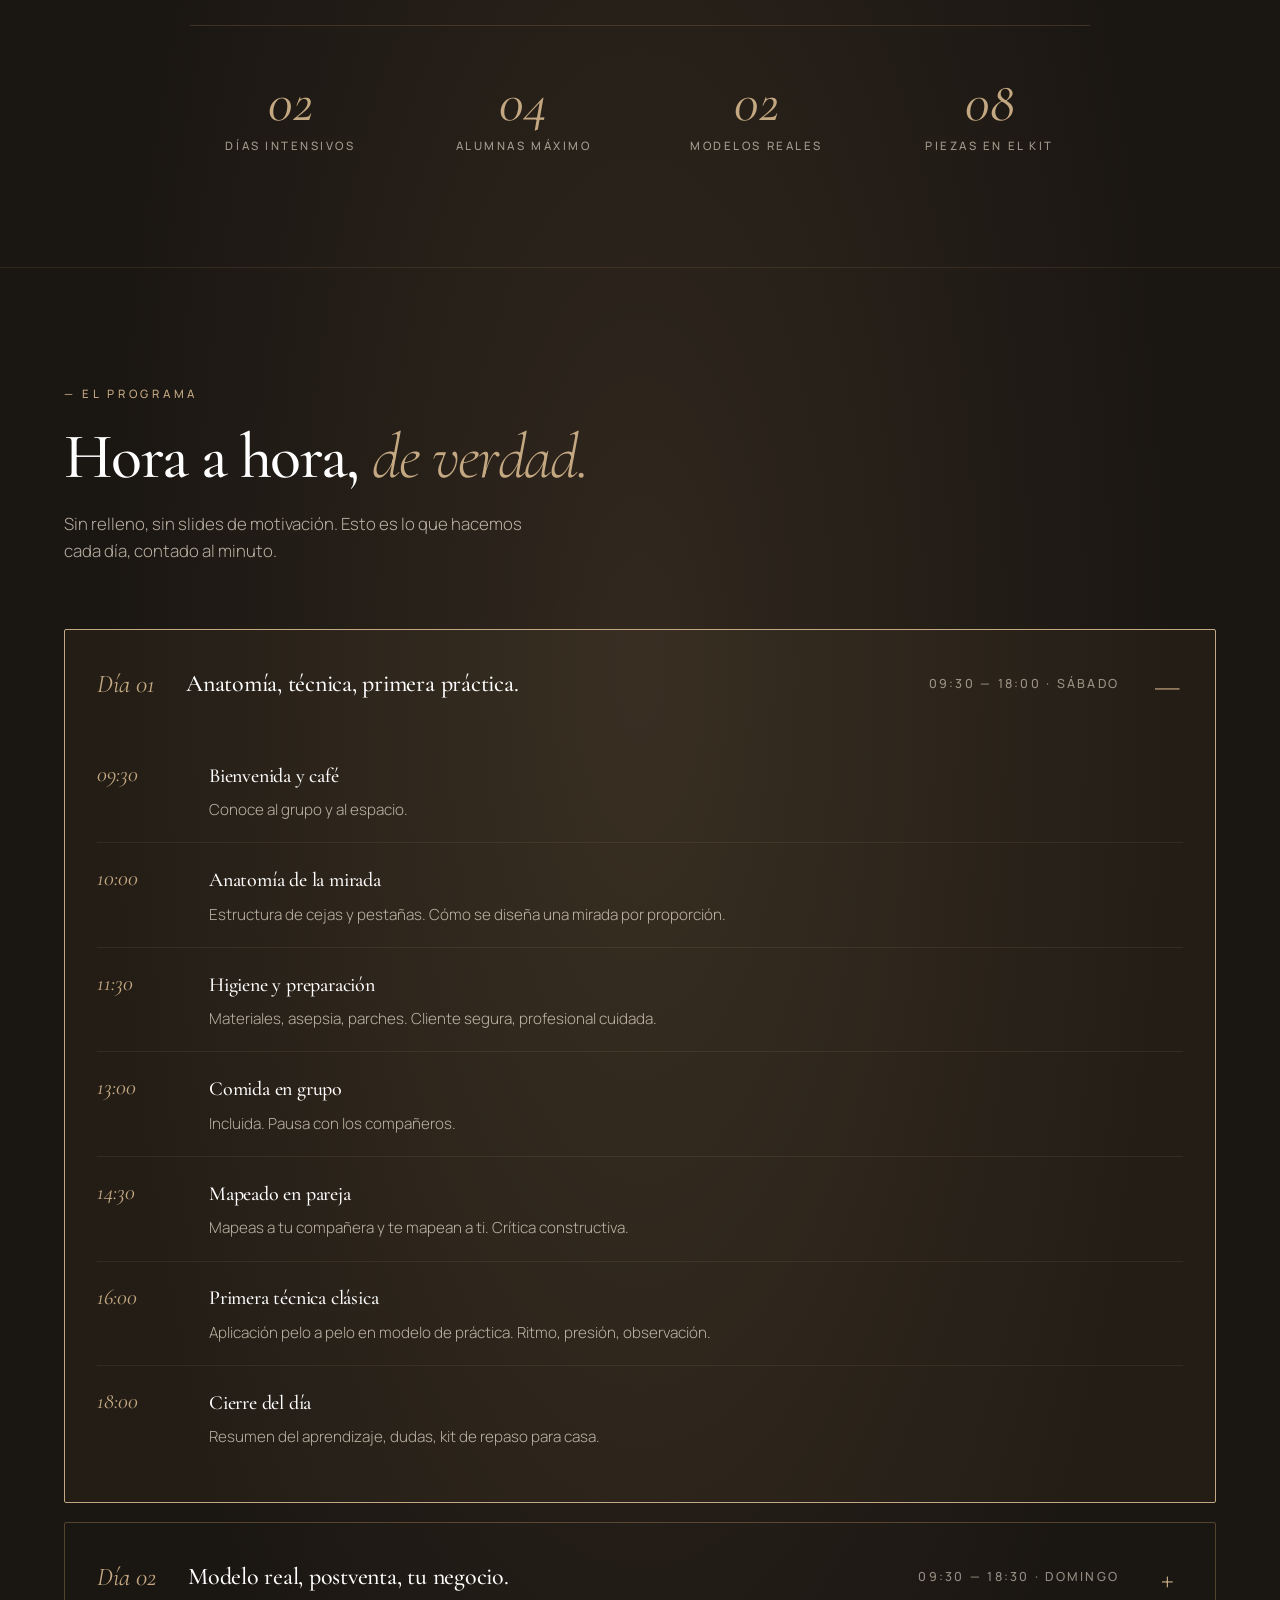
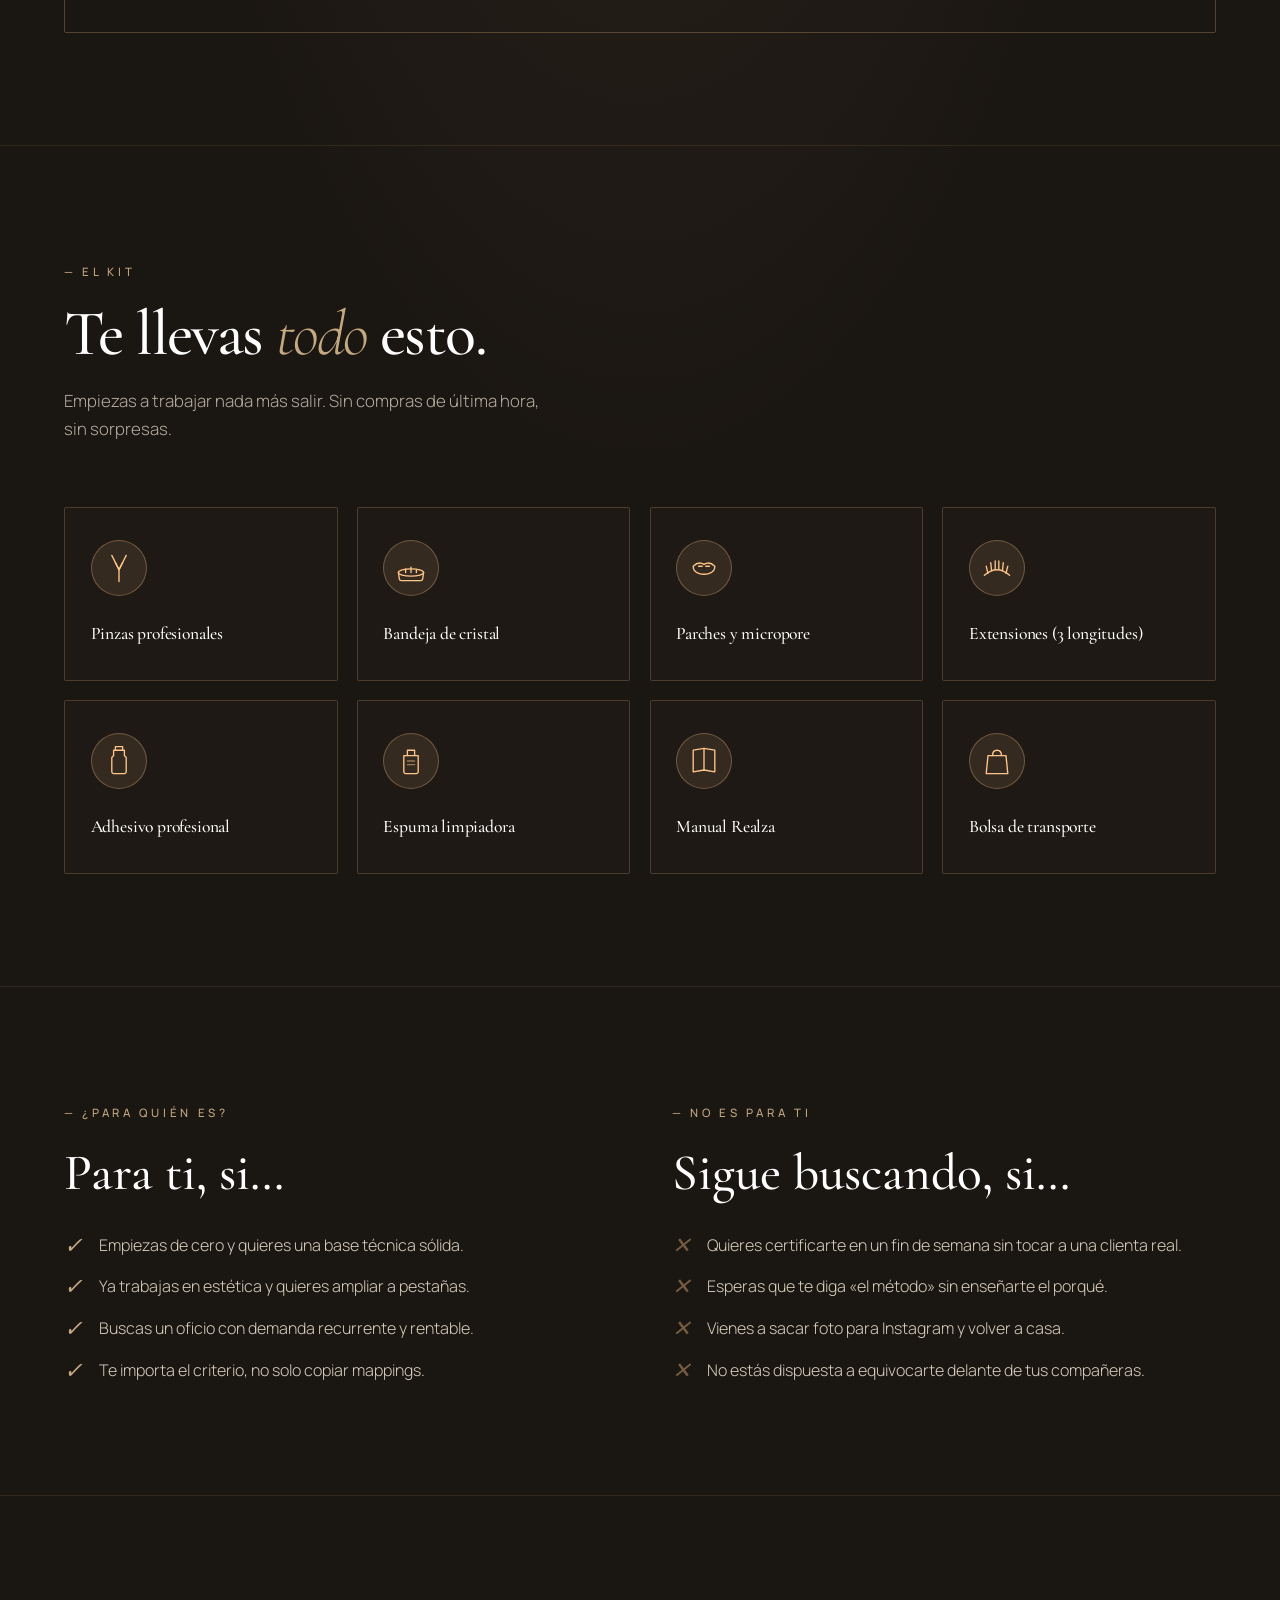
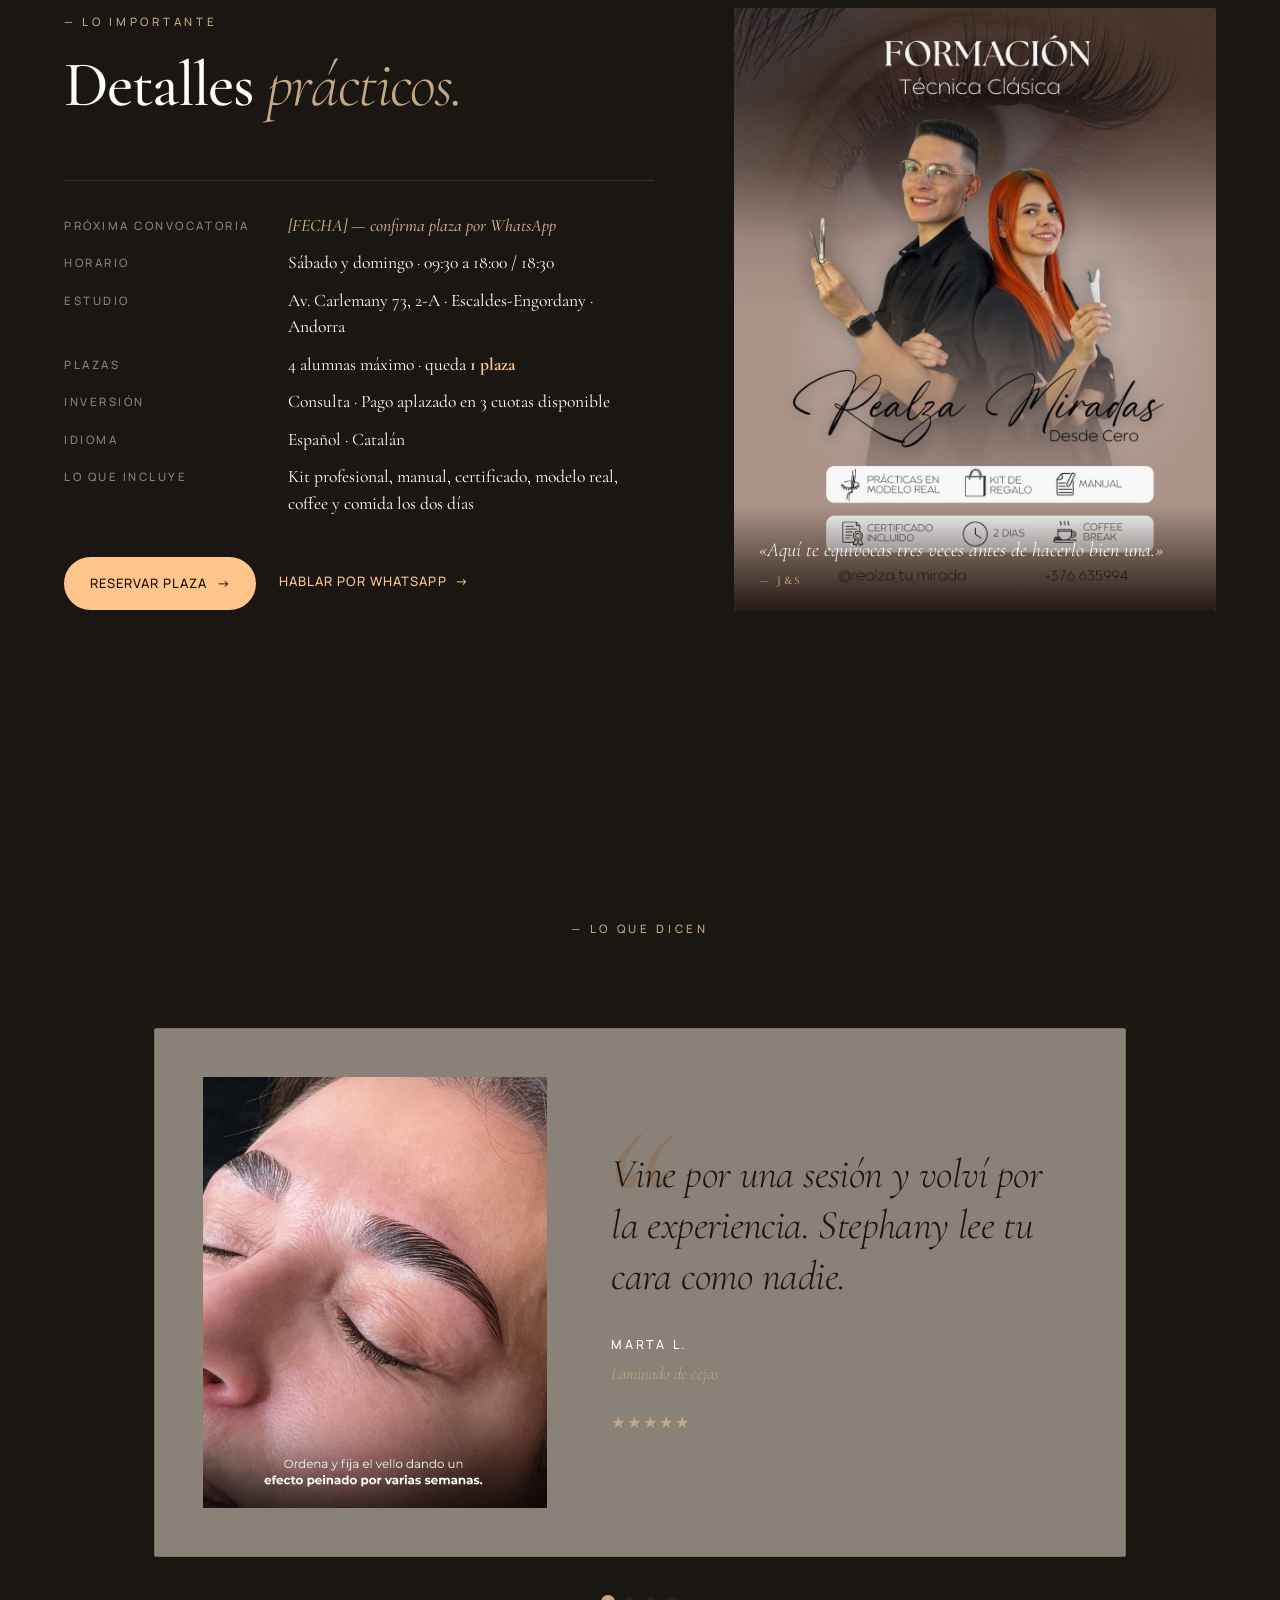
==== commit 3ffe3f34: "Hero: encuadre del vídeo a la mitad (object-position center 25%) Punto medio entre el centro origina" ====
--- a/index.html
+++ b/index.html
@@ -1001,7 +1001,7 @@
   width: 100%;
   height: 100%;
   object-fit: cover;
-  object-position: center top;
+  object-position: center 25%;
 }
 .hero-content {
   position: absolute;
